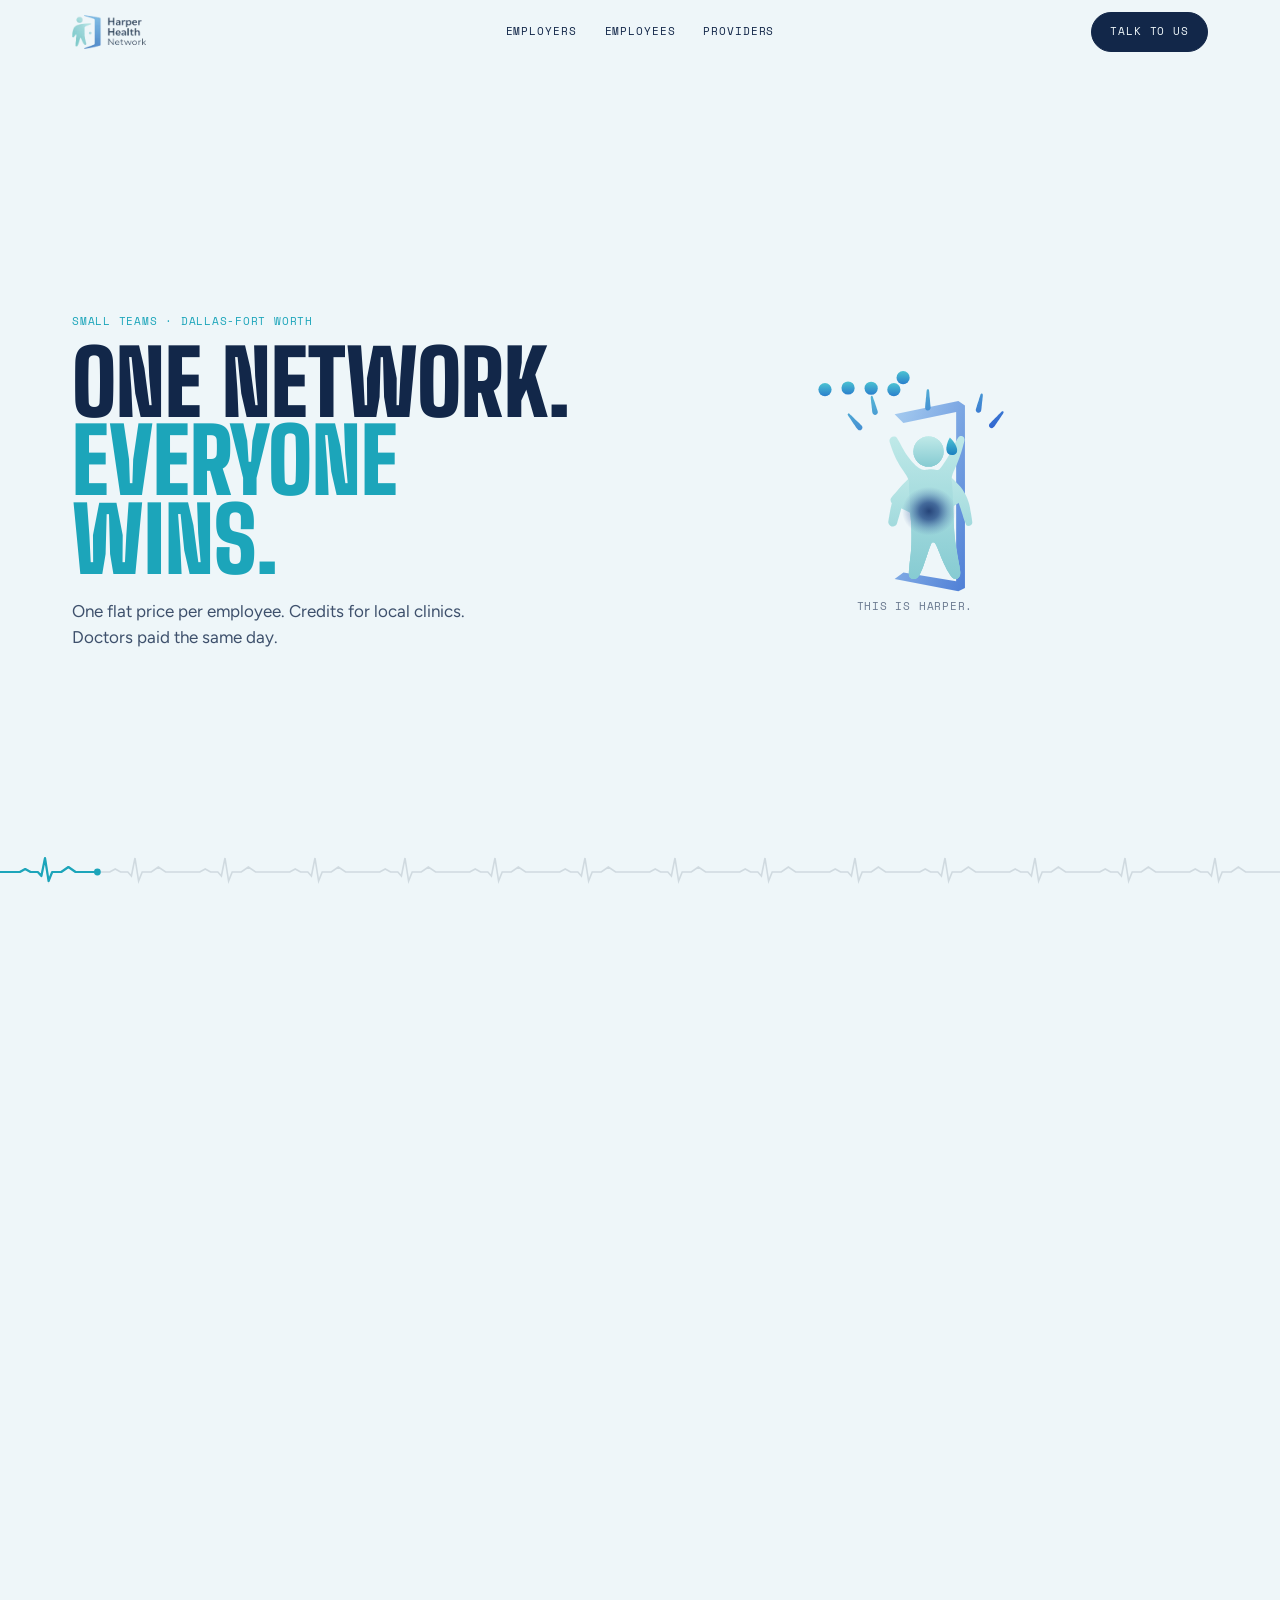
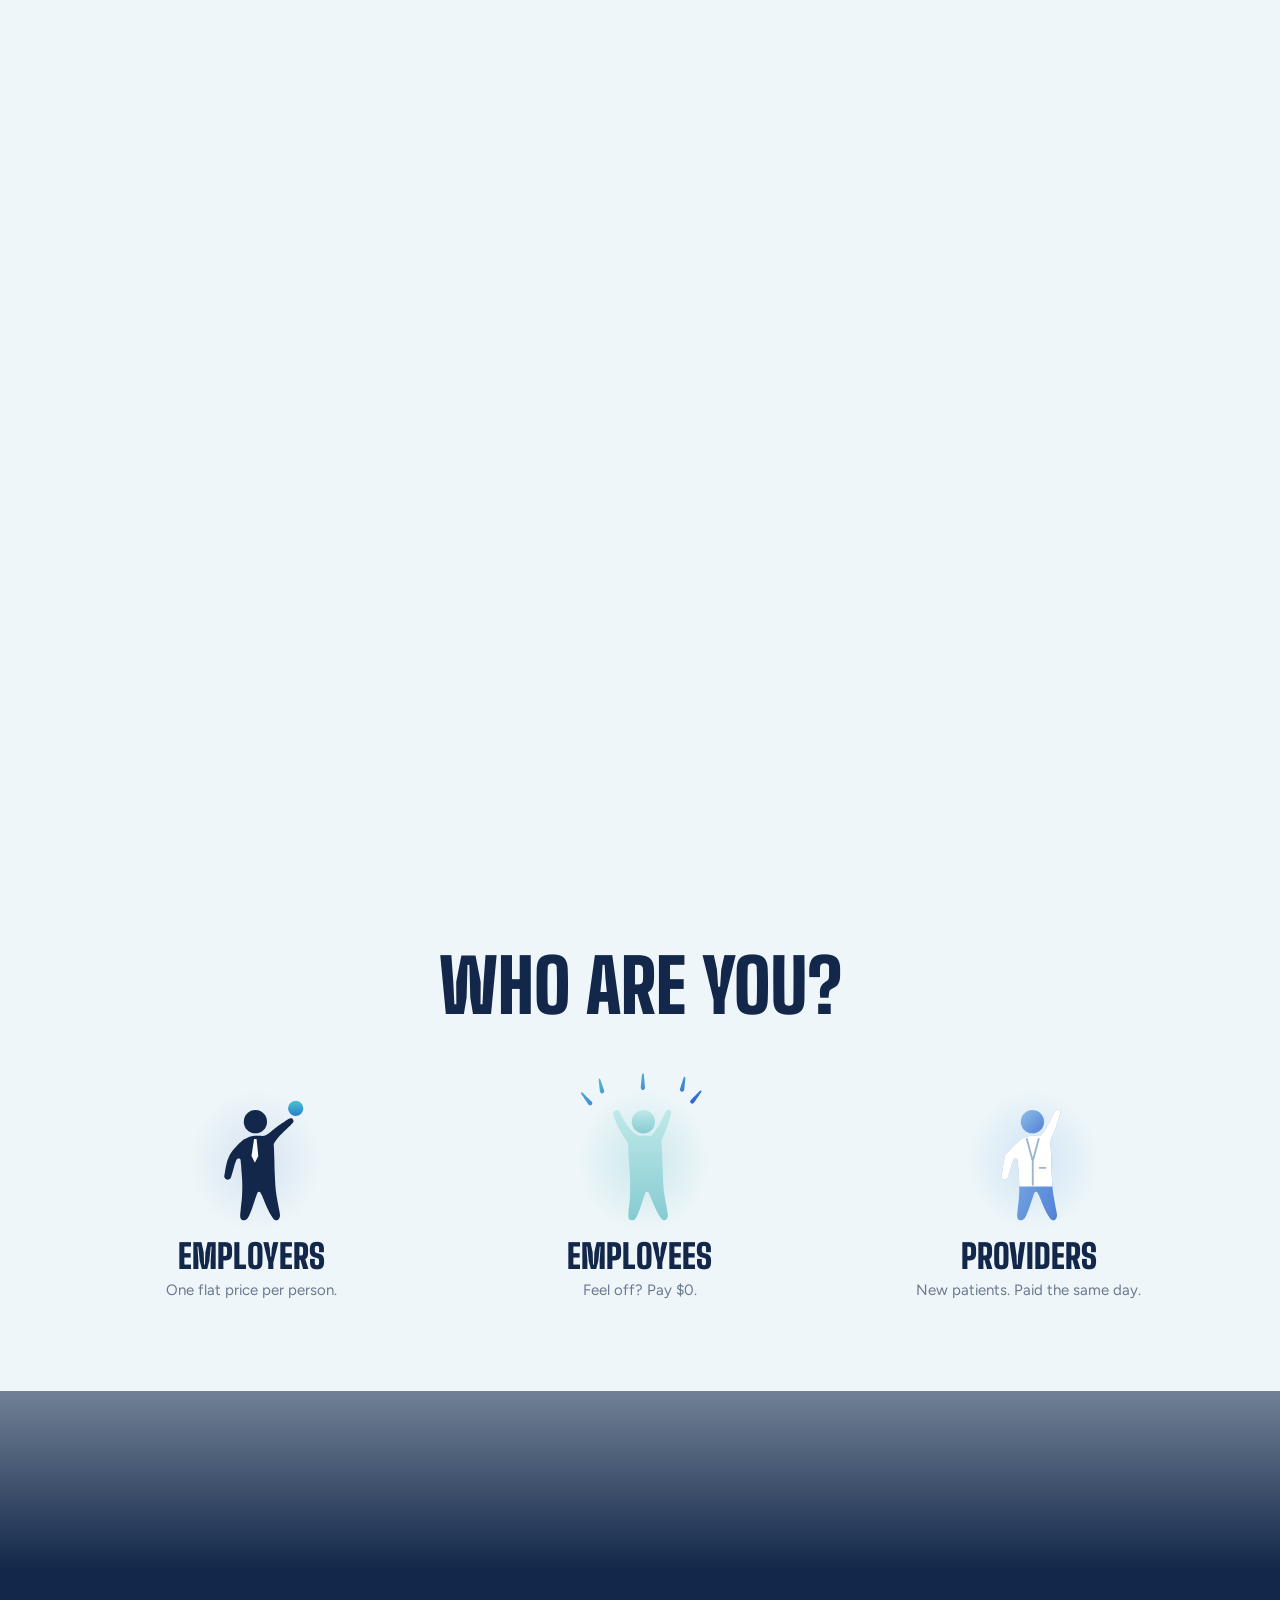
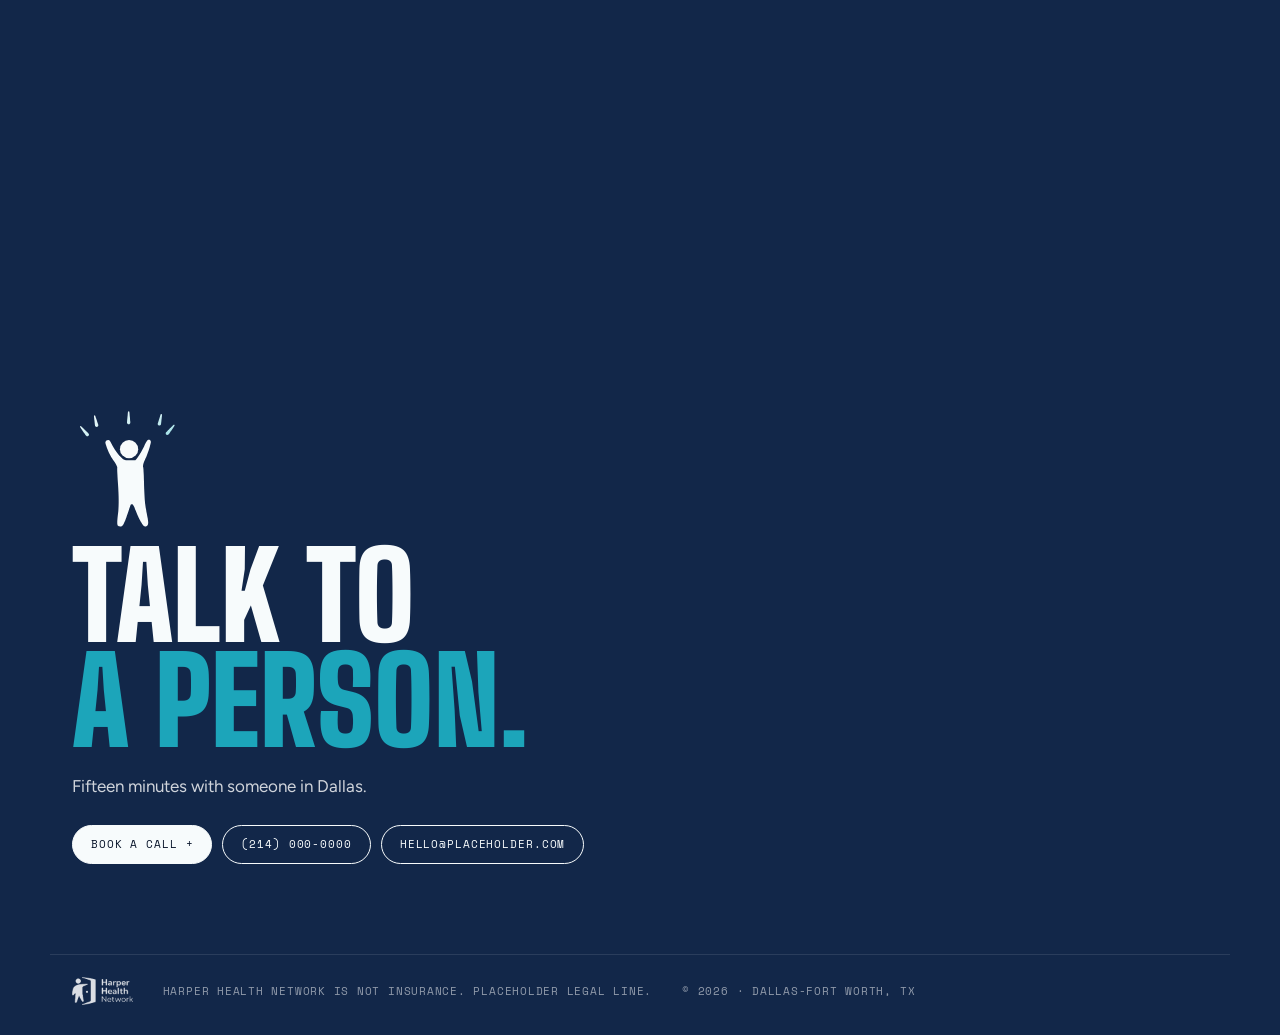
==== one-network/index.html @ e364c204 "Replace The Harper Story with One Network (v3) in Harper colors Co-Authored-By: Claude Opus 5.5 <nor" ====
<!DOCTYPE html><html lang="en"><head><meta charset="utf-8">
<meta name="robots" content="noindex, nofollow">
<script src="/harper-concepts/assets/hub.js"></script><meta name="viewport" content="width=device-width, initial-scale=1">
<title>Harper Health Network - Health care for small teams</title>
<link rel="preconnect" href="https://fonts.googleapis.com"><link rel="preconnect" href="https://fonts.gstatic.com" crossorigin>
<link href="https://fonts.googleapis.com/css2?family=Big+Shoulders+Display:wght@700;900&family=Space+Mono:wght@400;700&family=Figtree:wght@400;500;700&display=swap" rel="stylesheet">
<style>
:root{--teal:#1CA5BA;--navy:#122749;--bg:#eef6f9;--line:#122749;--white:#f7fbfc;--red:#5677b0;
  --mono:"Space Mono",ui-monospace,monospace;--big:"Big Shoulders Display",Impact,sans-serif}
*{box-sizing:border-box;margin:0;padding:0}
html{scroll-behavior:smooth}
body{background:var(--bg);color:var(--line);font-family:Figtree,system-ui,sans-serif;font-size:17px;line-height:1.55;-webkit-font-smoothing:antialiased;overflow-x:hidden}
a{color:inherit}
.wrap{max-width:1180px;margin:0 auto;padding:0 22px}
.mono{font-family:var(--mono);text-transform:uppercase;letter-spacing:.07em;font-size:11px;line-height:1.5}
.t{color:var(--teal)} .r{color:var(--red)}
h1,h2{font-family:var(--big);font-weight:900;text-transform:uppercase;line-height:.88;color:var(--navy)}
h1{font-size:clamp(3rem,7vw,5.8rem)} h2{font-size:clamp(2.4rem,6vw,4.6rem)}
.kick{display:block;color:var(--teal);margin-bottom:14px}
.lead{max-width:40ch;margin-top:18px;color:#122749cc}
.pill{display:inline-flex;align-items:center;gap:8px;font-family:var(--mono);font-size:11px;letter-spacing:.08em;text-transform:uppercase;text-decoration:none;color:var(--bg);background:var(--line);padding:10px 18px;border:1.5px solid var(--line);border-radius:999px;transition:background .2s,color .2s,border-color .2s;cursor:pointer}
.pill:hover{background:var(--teal);border-color:var(--teal);color:#fff}
.pill.line{background:transparent;color:inherit;border-color:currentColor}
.pill.line:hover{background:var(--teal);border-color:var(--teal);color:#fff}
/* nav */
.nav{position:sticky;top:0;z-index:30;background:#eef6f9ee;backdrop-filter:blur(6px)}
.nav .wrap{display:grid;grid-template-columns:1fr auto 1fr;align-items:center;gap:20px;height:64px}
.nav .wrap>.pill{justify-self:end}
.nav img{height:34px;display:block}
.nav .links{display:flex;gap:4px;justify-self:center}
.nav .links a{font-family:var(--mono);font-size:11px;letter-spacing:.08em;text-transform:uppercase;text-decoration:none;padding:8px 12px;border-radius:999px;transition:background .2s,color .2s}
.nav .links a:hover{background:#12274910}
.nav .links a.on{background:var(--navy);color:#fff}
@media (max-width:760px){.nav .wrap{display:flex;flex-wrap:wrap;height:auto;padding-top:10px;padding-bottom:8px;gap:8px 12px}.nav .links{order:3;width:100%;margin:0;justify-content:space-between}.nav .links a{padding:7px 9px;font-size:10px}.nav .pill{margin-left:auto}}
/* hero with a scene */
.hero{padding:34px 0 30px}
.hero .wrap{display:grid;gap:10px;align-items:center}
@media (min-width:900px){.hero .wrap{grid-template-columns:1fr 1.15fr;gap:40px}.hero{padding:50px 0 40px}}
.scene{position:relative}
.scene svg{width:100%;height:auto;display:block;overflow:visible}
.cap{min-height:1.6em;text-align:center;color:#12274999;transition:opacity .3s}
.replay{position:absolute;right:0;bottom:-4px;background:none;border:1.5px solid #12274933;border-radius:999px;padding:6px 10px;font-family:var(--mono);font-size:10px;letter-spacing:.08em;text-transform:uppercase;color:#12274999;cursor:pointer}
.replay:hover{border-color:var(--teal);color:var(--teal)}
section{padding:70px 0}
/* scroll stages: the section is tall, the stage sticks and the scene follows the scroll */
.scrub{position:relative;padding:0}
.sticky{position:sticky;top:var(--navh,64px);height:calc(100vh - var(--navh,64px));display:flex;align-items:center;overflow:hidden}
.sticky>.wrap{width:100%}
.hgrid{display:grid;gap:6px;align-items:center}
@media (min-width:900px){.hgrid{grid-template-columns:1fr 1.15fr;gap:40px}}
@media (max-width:899px){.hgrid h1{font-size:clamp(2.4rem,11vw,3.4rem)}.hgrid .lead{font-size:15px;margin-top:10px}.hgrid .btns{display:none}}
.hb{position:absolute;left:0;bottom:14px;width:100%;height:34px;overflow:visible;pointer-events:none}
.jbtn{position:absolute;right:22px;bottom:12px;height:40px;display:inline-flex;align-items:center;padding:0 22px;border-radius:999px;background:var(--teal);color:#fff;text-decoration:none;font-family:var(--mono);font-size:12px;letter-spacing:.08em;text-transform:uppercase;white-space:nowrap;clip-path:inset(0 100% 0 0);z-index:2}
.jbtn:hover{background:var(--navy)}
.pour{position:relative;height:60vh;margin-top:-1px;margin-bottom:-1px}
.pour svg{position:absolute;inset:0;width:100%;height:100%;display:block}
.pour.halves{background:linear-gradient(90deg,#eef6f9 50%,#08142a 50%)!important}
@media (max-width:899px){.pour.halves{background:#08142a!important}}
.hint{position:absolute;left:50%;bottom:44px;transform:translateX(-50%);color:#12274966;transition:opacity .4s}
.dark .hint{color:#ffffff55}
/* employees: the page splits in two, the same scroll drives both stories */
.split{display:grid;grid-template-columns:1fr 1fr;align-items:stretch}
.half{position:relative;display:flex;flex-direction:column;justify-content:center;padding:20px 3vw 60px;min-width:0}
.half .htxt h1{font-size:clamp(2.2rem,4.4vw,4.4rem)} .half .htxt h2{font-size:clamp(2.2rem,4.4vw,4.4rem);color:#f7fbfc}
.half .facts{margin-top:14px;gap:6px;font-size:15px}
.half .scene{margin-top:10px}
.ho{color:#d9e6ec}
.ho .ink{position:absolute;inset:0;width:100%;height:100%;display:block}
.ho .hin{position:relative;opacity:0}
.ho .facts li::before{background:linear-gradient(#aebccb,#5d6d82)}
@media (max-width:899px){.split{grid-template-columns:1fr;grid-template-rows:1fr 1fr}.half{padding:10px 22px 10px}.half .htxt h1,.half .htxt h2{font-size:1.9rem}.half .facts{display:none}.half .scene{margin-top:0;max-height:24vh}.half .scene svg{max-height:24vh}}
/* three doors */
.doors{display:grid;gap:30px;margin-top:30px}
@media (min-width:860px){.doors{grid-template-columns:repeat(3,1fr)}}
.door{display:block;text-decoration:none;text-align:center;padding:10px 10px 20px}
.door svg{height:170px;width:auto;display:block;margin:0 auto 12px;overflow:visible}
.door .glow2{transition:opacity .35s,transform .45s;transform-box:fill-box;transform-origin:center;opacity:.55}
.door:hover .glow2{opacity:1;transform:scale(1.12)}
.door svg .fig{transition:transform .35s cubic-bezier(.3,1.6,.5,1)}
.door:hover svg .fig{transform:translateY(-12px)}
.door h3{font-family:var(--big);font-weight:900;text-transform:uppercase;font-size:2.1rem;line-height:.9;color:var(--navy);transition:color .25s}
.door:hover h3{color:var(--teal)}
.door p{margin:8px 0 0;color:#12274999;font-size:15px}
/* three steps */
.steps{display:grid;gap:26px;margin-top:30px;counter-reset:s}
@media (min-width:860px){.steps{grid-template-columns:repeat(3,1fr)}}
.step{border-top:2px solid #12274918;padding-top:16px}
.step svg{height:56px;width:auto;overflow:visible;margin-bottom:10px}
.step b{display:block;font-family:var(--big);font-weight:900;text-transform:uppercase;font-size:1.7rem;line-height:.95;color:var(--navy)}
.step span{color:#122749aa;font-size:15.5px}
/* facts */
.facts{display:grid;gap:12px;margin-top:22px;list-style:none}
.facts li{display:flex;gap:12px;align-items:baseline}
.facts li::before{content:"";flex:none;width:10px;height:10px;border-radius:50%;background:linear-gradient(#4cc3d2,#2a7fcc);transform:translateY(-1px)}
.dark .facts li::before{background:linear-gradient(#aebccb,#5d6d82)}
/* with / without toggle */
.toggle{display:inline-flex;background:#1227490f;border-radius:999px;padding:4px;margin:22px 0 4px}
.toggle button{border:0;background:none;font-family:var(--mono);font-size:11px;letter-spacing:.08em;text-transform:uppercase;padding:9px 16px;border-radius:999px;cursor:pointer;color:inherit}
.toggle button.on{background:var(--navy);color:#fff}
.compare{border-radius:28px;padding:24px 22px;display:grid;gap:14px;align-items:center}
@media (max-width:899px){.compare h2{font-size:2.4rem}.compare .facts{gap:6px;font-size:14.5px;margin-top:12px}}
@media (min-width:900px){.compare{grid-template-columns:1fr 1.3fr;padding:40px 44px}}
.compare.dark{background:#08142a;color:#d9e6ec}
.compare.dark h2{color:#f7fbfc}
.compare.dark .replay{color:#ffffff99;border-color:#ffffff33}

/* price */
.price{background:var(--navy);color:#f7fbfc}
.price h2{color:#f7fbfc}
.calc{display:grid;gap:30px;margin-top:34px;align-items:end}
@media (min-width:900px){.calc{grid-template-columns:1.3fr 1fr;gap:60px}}
.team{display:grid;grid-template-columns:repeat(10,1fr);gap:10px 3px;min-height:130px;align-content:end}
.m{width:100%;max-width:56px;justify-self:center;opacity:0;transform:translateY(16px) scale(.6);transition:opacity .35s, transform .45s cubic-bezier(.3,1.6,.5,1)}
.m.on{opacity:1;transform:none}
.m svg{width:100%;overflow:visible}
.m .cn{transform:translateY(-40px);opacity:0;transition:transform .5s cubic-bezier(.5,0,.6,1.4) .18s, opacity .3s .18s}
.m.on .cn{transform:none;opacity:1}
.ctrl label{display:block;margin-bottom:12px}
.ctrl output{font-weight:700;color:#fff}
.ctrl input[type=range]{-webkit-appearance:none;appearance:none;width:100%;height:30px;background:transparent;margin:0 0 18px;cursor:pointer;--fill:33%}
.ctrl input[type=range]::-webkit-slider-runnable-track{height:8px;border-radius:99px;background:linear-gradient(90deg,#1CA5BA var(--fill),#ffffff26 var(--fill))}
.ctrl input[type=range]::-moz-range-track{height:8px;border-radius:99px;background:#ffffff26}
.ctrl input[type=range]::-moz-range-progress{height:8px;border-radius:99px;background:#1CA5BA}
.ctrl input[type=range]::-webkit-slider-thumb{-webkit-appearance:none;width:30px;height:30px;margin-top:-11px;border-radius:50%;background:#1CA5BA;border:3px solid #f7fbfc;box-shadow:0 4px 14px #0006}
.ctrl input[type=range]::-moz-range-thumb{width:24px;height:24px;border-radius:50%;background:#1CA5BA;border:3px solid #f7fbfc}
.sum{display:flex;flex-wrap:wrap;align-items:baseline;gap:4px 12px;border-top:1.5px dashed #ffffff30;padding-top:14px}
.sum b{font-family:var(--big);font-weight:900;font-size:clamp(3.6rem,12vw,6rem);line-height:1;font-variant-numeric:tabular-nums}
.note{color:#ffffff88;margin:10px 0 22px;font-size:10.5px}
.price .pill{background:#f7fbfc;color:var(--navy);border-color:#f7fbfc}
.price .pill:hover{background:var(--teal);border-color:var(--teal);color:#fff}
/* provider stepper */
.tabs{display:flex;gap:6px;flex-wrap:wrap;margin:26px 0 10px;align-items:center;padding-left:5px}
.tabs button{border:0;background:none;padding:6px 0;margin-right:22px;color:#12274966;font-family:var(--mono);font-size:11px;letter-spacing:.08em;text-transform:uppercase;cursor:pointer;color:inherit;position:relative;overflow:hidden}
.tabs button.on{color:var(--navy)}
.tabs button{display:inline-flex;align-items:center;gap:9px;overflow:visible!important}
.tabs button::before{content:"";flex:none;width:8px;height:8px;border-radius:50%;background:#12274922;transition:background .3s,box-shadow .3s}
.tabs button.on::before{background:var(--teal);box-shadow:0 0 0 4px #1CA5BA22}
.tabs button i{display:none}
@media (max-width:899px){.panel h2{font-size:2.1rem}.panel p{font-size:14.5px;margin-top:8px}.tabs{margin:10px 0 6px}.tabs button{margin-right:12px;font-size:10px}}
.tabs .arr{margin-left:auto;display:flex;gap:6px}
.tabs .arr button{padding:8px 12px}
.stage{position:relative}
.panel{display:none;gap:10px 40px;align-items:center}
.panel.on{display:grid;animation:pin .5s cubic-bezier(.2,.8,.2,1)}
@keyframes pin{from{opacity:0;transform:translateX(30px)}to{opacity:1;transform:none}}
@media (min-width:900px){.panel.on{grid-template-columns:.8fr 1.4fr}}
.panel h2{font-size:clamp(2.2rem,4.6vw,3.6rem)}
.panel p{margin-top:14px;color:#122749bb;max-width:34ch}
/* join with heartbeat */
.join{position:relative;height:64px;margin-top:36px}
.join svg{position:absolute;inset:0;width:100%;height:100%;overflow:visible}
.join .btn{position:absolute;top:50%;transform:translateY(-50%);height:44px;display:inline-flex;align-items:center;padding:0 22px;border-radius:999px;background:var(--teal);color:#fff;text-decoration:none;font-family:var(--mono);font-size:12px;letter-spacing:.08em;text-transform:uppercase;white-space:nowrap}
.join .btn:hover{background:var(--navy)}
.join.r .btn{right:0;clip-path:inset(0 100% 0 0)} .join.l .btn{left:0;clip-path:inset(0 0 0 100%)}
/* contact */
.contact{background:var(--navy);color:var(--white);padding:70px 0 90px}
.contact h2{color:#f7fbfc;font-size:clamp(3.2rem,12vw,7.5rem)}
.contact p{margin:18px 0 26px;max-width:36ch;color:#ffffffcc}
.contact .row{display:flex;gap:10px;flex-wrap:wrap}
.contact .pill{background:#f7fbfc;color:#08142a;border-color:#f7fbfc}.contact .pill.line{background:transparent;color:#f7fbfc}
.contact .pill:hover,.contact .pill.line:hover{background:var(--teal);border-color:var(--teal);color:#fff}
.jumper{width:120px;margin:0 0 10px -6px;overflow:visible;display:block}
.jumper g.j{animation:hop 1.4s infinite cubic-bezier(.3,0,.4,1)}
@keyframes hop{0%,100%{transform:translateY(0) scale(1.06,.94)}12%{transform:translateY(0) scale(1)}45%{transform:translateY(-60px) scale(.97,1.04)}78%{transform:translateY(0) scale(1)}}
footer{background:var(--navy);color:#ffffff88;padding:0 0 30px}
footer .wrap{display:flex;flex-wrap:wrap;gap:10px 30px;align-items:center;border-top:1px solid #ffffff1a;padding-top:22px}
footer img{height:28px;filter:brightness(0) invert(1);opacity:.85}
/* coins */
.spin{transform-box:fill-box;transform-origin:center;animation:cspin 1.1s ease-in-out infinite alternate}
.sway{transform-box:fill-box;transform-origin:center;animation:csway 2.6s ease-in-out infinite alternate}
@keyframes cspin{from{transform:scaleX(1)}to{transform:scaleX(.08)}}
@keyframes csway{from{transform:translateY(-2px) rotate(-8deg) scaleX(1)}to{transform:translateY(3px) rotate(8deg) scaleX(.55)}}
.rv{opacity:0;transform:translateY(30px);transition:opacity .8s, transform .8s cubic-bezier(.2,.8,.2,1)}
.rv.in{opacity:1;transform:none}
@media (prefers-reduced-motion: reduce){.spin,.sway,.jumper g.j{animation:none}.rv{opacity:1;transform:none}}
</style></head><body>
<svg width="0" height="0" style="position:absolute" aria-hidden="true"><defs><linearGradient id="pTeal" x1="0" y1="0" x2="0" y2="1"><stop offset="0" stop-color="#c9eeee"/><stop offset="1" stop-color="#86cbd2"/></linearGradient><linearGradient id="pBlue" x1="0" y1="0" x2="1" y2="1"><stop offset="0" stop-color="#a7cdf0"/><stop offset="1" stop-color="#4f7fd6"/></linearGradient><linearGradient id="pCoin" x1="0" y1="0" x2="0" y2="1"><stop offset="0" stop-color="#4cc3d2"/><stop offset="1" stop-color="#2a7fcc"/></linearGradient><linearGradient id="pRed" x1="0" y1="0" x2="0" y2="1"><stop offset="0" stop-color="#7d97c4"/><stop offset="1" stop-color="#1f3c73"/></linearGradient><linearGradient id="pRay" x1="0" y1="0" x2="1" y2="1"><stop offset="0" stop-color="#7d97c4"/><stop offset="1" stop-color="#1f3c73"/></linearGradient><radialGradient id="pGlow" cx="50%" cy="50%" r="50%"><stop offset="0" stop-color="#1f3c73" stop-opacity=".95"/><stop offset=".35" stop-color="#2b4d8a" stop-opacity=".8"/><stop offset=".7" stop-color="#3a5f9e" stop-opacity=".32"/><stop offset="1" stop-color="#5677b0" stop-opacity="0"/></radialGradient><linearGradient id="pPaper" x1="0" y1="0" x2="0" y2="1"><stop offset="0" stop-color="#ffffff"/><stop offset="1" stop-color="#dfe9ee"/></linearGradient><linearGradient id="pJoy" x1="0" y1="0" x2="1" y2="1"><stop offset="0" stop-color="#5cc6d6"/><stop offset="1" stop-color="#2f5fd0"/></linearGradient><linearGradient id="pJoyW" x1="0" y1="0" x2="1" y2="1"><stop offset="0" stop-color="#ffffff"/><stop offset="1" stop-color="#9fe0e6"/></linearGradient><linearGradient id="pHead" x1="0" y1="0" x2="0" y2="1"><stop offset="0" stop-color="#4fc3d3"/><stop offset="1" stop-color="#1a7fc0"/></linearGradient><linearGradient id="pDesk" x1="0" y1="0" x2="0" y2="1"><stop offset="0" stop-color="#e3f1f4"/><stop offset="1" stop-color="#a9c6dd"/></linearGradient><linearGradient id="pInk" x1="0" y1="0" x2="1" y2="1"><stop offset="0" stop-color="#3a6fcf"/><stop offset="1" stop-color="#122749"/></linearGradient><linearGradient id="pLiquid" x1="0" y1="0" x2="0" y2="1"><stop offset="0" stop-color="#5ad0dc"/><stop offset="1" stop-color="#1d86c4"/></linearGradient><linearGradient id="pGlass" x1="0" y1="0" x2="0" y2="1"><stop offset="0" stop-color="#eaf6f7"/><stop offset="1" stop-color="#cfe6ee"/></linearGradient><linearGradient id="pGray" x1="0" y1="0" x2="0" y2="1"><stop offset="0" stop-color="#aebccb"/><stop offset="1" stop-color="#5d6d82"/></linearGradient><linearGradient id="pGrayD" x1="0" y1="0" x2="0" y2="1"><stop offset="0" stop-color="#5d6d82"/><stop offset="1" stop-color="#2c3c55"/></linearGradient><linearGradient id="pGrayP" x1="0" y1="0" x2="0" y2="1"><stop offset="0" stop-color="#e3ecf0"/><stop offset="1" stop-color="#a9b8c4"/></linearGradient></defs><defs><linearGradient id="lg" x1="0" y1="0" x2="0" y2="1"><stop offset="0" stop-color="#bfe9e8"/><stop offset="1" stop-color="#86cbd2"/></linearGradient><linearGradient id="dg" x1="0" y1="0" x2="1" y2="1"><stop offset="0" stop-color="#92c0ea"/><stop offset="1" stop-color="#4f7fd6"/></linearGradient></defs><defs><radialGradient id="glA"><stop offset="0" stop-color="#9fb6dd" stop-opacity=".55"/><stop offset="1" stop-color="#9fb6dd" stop-opacity="0"/></radialGradient><radialGradient id="glB"><stop offset="0" stop-color="#86cbd2" stop-opacity=".6"/><stop offset="1" stop-color="#86cbd2" stop-opacity="0"/></radialGradient><radialGradient id="glC"><stop offset="0" stop-color="#92c0ea" stop-opacity=".6"/><stop offset="1" stop-color="#92c0ea" stop-opacity="0"/></radialGradient></defs></svg>
<header class="nav"><div class="wrap"><a href="index.html" aria-label="Harper Health Network home"><img src="[data-uri]" alt="Harper Health Network"></a><nav class="links"><a href="employers.html">Employers</a><a href="employees.html">Employees</a><a href="providers.html">Providers</a></nav><a class="pill" href="#talk">Talk to us</a></div></header><main>
<section class="scrub" id="homeScrub" style="height:270vh"><div class="sticky"><div class="wrap hgrid">
  <div><span class="kick mono">small teams · dallas-fort worth</span>
    <h1>One network.<br><span class="t">Everyone wins.</span></h1>
    <p class="lead">One flat price per employee. Credits for local clinics. Doctors paid the same day.</p></div>
  <figure class="scene" id="homeScene"><svg viewBox="0 120 800 340" role="img" aria-label="Harper steps out of a door with a stomach ache, his company sends credits, he walks to a clinic, the doctor gets paid and Harper jumps for joy"><g id="hDoor" opacity="0"><g transform="translate(-72 0)"><path d="M40 -154 L98 -166 L104 -162 L104 4 L98 7 L40 -4 L48 -10 L96 -2 L96 -156 L48 -146 Z" fill="url(#pBlue)"/><circle cx="58" cy="-80" r="5" fill="#a2d9dc"/></g></g><g id="hClinic" transform="translate(-999 0)"><g transform="translate(-72 0)"><path d="M40 -154 L98 -166 L104 -162 L104 4 L98 7 L40 -4 L48 -10 L96 -2 L96 -156 L48 -146 Z" fill="url(#pBlue)"/><circle cx="58" cy="-80" r="5" fill="#a2d9dc"/></g><path d="M-2.6 -177.3 L-2.3 -176.7 L-2.0 -176.2 L-1.5 -175.8 L-0.9 -175.5 L-0.3 -175.3 L0.3 -175.3 L0.9 -175.5 L1.5 -175.8 L2.0 -176.2 L2.3 -176.7 L2.6 -177.3 L2.7 -178.3 L2.7 -179.7 L2.7 -181.1 L2.7 -182.5 L3.3 -183.3 L4.3 -183.3 L5.3 -183.3 L6.3 -183.3 L7.3 -183.4 L8.3 -183.4 L9.2 -183.6 L9.9 -184.1 L10.3 -184.7 L10.6 -185.3 L10.6 -186.1 L10.3 -187.1 L9.9 -187.9 L9.2 -188.4 L8.3 -188.6 L7.3 -188.6 L6.3 -188.7 L5.3 -188.7 L4.3 -188.7 L3.3 -188.7 L2.7 -189.3 L2.7 -190.3 L2.7 -191.3 L2.7 -192.3 L2.6 -193.3 L2.6 -194.3 L2.4 -195.2 L1.9 -195.9 L1.3 -196.3 L0.7 -196.6 L-0.1 -196.6 L-1.1 -196.3 L-1.9 -195.9 L-2.4 -195.2 L-2.6 -194.3 L-2.6 -193.3 L-2.7 -192.3 L-2.7 -191.3 L-2.7 -190.3 L-2.7 -189.3 L-3.3 -188.7 L-4.3 -188.7 L-5.3 -188.7 L-6.3 -188.7 L-7.3 -188.6 L-8.3 -188.6 L-9.2 -188.4 L-9.9 -187.9 L-10.3 -187.3 L-10.6 -186.7 L-10.6 -185.9 L-10.3 -184.9 L-9.9 -184.1 L-9.2 -183.6 L-8.3 -183.4 L-7.3 -183.4 L-6.3 -183.3 L-5.3 -183.3 L-4.3 -183.3 L-3.3 -183.3 L-2.7 -182.5 L-2.7 -181.1 L-2.7 -179.7 L-2.7 -178.3Z" fill="url(#pBlue)"/></g><g id="hEmp" transform="translate(-999 0)"><text x="5" y="-150" text-anchor="middle" class="mono" style="font-size:10px;fill:#12274999">his company</text><g data-pose="idle" opacity="1"><circle cx="4.6" cy="-116.3" r="13.7" fill="#122749"/><path d="M-32.0 -52.1 L-32.0 -51.8 L-32.0 -51.6 L-31.9 -51.3 L-31.8 -51.0 L-31.7 -50.7 L-31.6 -50.4 L-31.4 -50.1 L-31.2 -49.8 L-30.9 -49.4 L-30.7 -49.2 L-30.4 -48.9 L-30.2 -48.7 L-29.9 -48.5 L-29.7 -48.4 L-29.4 -48.2 L-29.1 -48.1 L-28.9 -48.1 L-28.6 -48.0 L-28.3 -48.0 L-28.0 -48.0 L-27.7 -48.1 L-27.3 -48.1 L-27.0 -48.2 L-26.7 -48.3 L-26.3 -48.5 L-26.0 -48.7 L-25.7 -48.8 L-25.4 -49.0 L-25.1 -49.2 L-24.9 -49.4 L-24.7 -49.6 L-24.6 -49.9 L-24.4 -50.1 L-24.2 -50.6 L-23.9 -51.4 L-23.6 -52.5 L-23.2 -53.9 L-22.7 -55.5 L-22.1 -57.5 L-21.5 -59.7 L-20.8 -62.2 L-20.2 -64.4 L-19.6 -66.4 L-19.0 -68.0 L-18.5 -69.4 L-18.0 -70.6 L-17.6 -71.4 L-17.3 -72.0 L-16.9 -72.2 L-16.6 -72.5 L-16.3 -72.7 L-16.0 -72.8 L-15.7 -72.9 L-15.4 -73.0 L-15.1 -73.0 L-14.8 -73.0 L-14.5 -73.0 L-14.2 -72.9 L-14.0 -72.8 L-13.8 -72.7 L-13.6 -72.5 L-13.4 -72.4 L-13.2 -72.2 L-13.1 -72.0 L-13.0 -71.8 L-12.9 -71.1 L-12.7 -69.9 L-12.6 -68.2 L-12.3 -65.9 L-12.1 -63.2 L-11.9 -59.9 L-11.6 -56.2 L-11.3 -51.9 L-11.0 -47.7 L-10.9 -43.6 L-10.8 -39.6 L-10.9 -35.6 L-11.0 -31.8 L-11.2 -28.0 L-11.5 -24.3 L-11.9 -20.6 L-12.3 -17.4 L-12.6 -14.5 L-12.8 -12.0 L-13.0 -9.9 L-13.2 -8.1 L-13.3 -6.8 L-13.3 -5.8 L-13.3 -5.2 L-13.3 -4.6 L-13.2 -4.1 L-13.1 -3.6 L-13.0 -3.2 L-12.9 -2.8 L-12.8 -2.4 L-12.6 -2.1 L-12.4 -1.8 L-12.2 -1.6 L-12.0 -1.4 L-11.8 -1.2 L-11.6 -1.0 L-11.3 -0.8 L-11.1 -0.7 L-10.9 -0.6 L-10.7 -0.5 L-10.4 -0.4 L-10.2 -0.3 L-9.9 -0.3 L-9.6 -0.2 L-9.3 -0.2 L-9.1 -0.2 L-8.8 -0.2 L-8.4 -0.2 L-8.1 -0.2 L-7.8 -0.3 L-7.4 -0.5 L-7.1 -0.6 L-6.7 -0.8 L-6.3 -1.1 L-5.9 -1.4 L-5.5 -1.8 L-5.0 -2.2 L-4.6 -2.7 L-4.2 -3.3 L-3.7 -4.0 L-3.3 -4.8 L-2.8 -5.7 L-2.3 -6.7 L-1.9 -7.8 L-1.3 -9.0 L-0.8 -10.5 L-0.1 -12.1 L0.5 -13.9 L1.2 -16.0 L2.0 -18.2 L2.8 -20.6 L3.7 -23.2 L4.5 -25.5 L5.2 -27.5 L5.8 -29.2 L6.4 -30.6 L6.8 -31.7 L7.3 -32.5 L7.6 -33.0 L7.9 -33.2 L8.1 -33.4 L8.4 -33.5 L8.6 -33.6 L8.8 -33.7 L9.0 -33.7 L9.2 -33.7 L9.4 -33.7 L9.6 -33.7 L9.8 -33.6 L9.9 -33.6 L10.1 -33.5 L10.2 -33.4 L10.4 -33.3 L10.5 -33.2 L10.7 -33.1 L10.8 -32.9 L11.0 -32.5 L11.3 -31.9 L11.8 -30.9 L12.3 -29.6 L12.9 -28.1 L13.6 -26.3 L14.5 -24.3 L15.4 -21.9 L16.3 -19.7 L17.2 -17.6 L18.1 -15.6 L18.9 -13.7 L19.8 -11.9 L20.6 -10.3 L21.4 -8.8 L22.2 -7.3 L23.0 -6.1 L23.7 -4.9 L24.4 -3.9 L25.0 -3.1 L25.5 -2.4 L26.0 -1.8 L26.5 -1.4 L26.9 -1.1 L27.3 -0.9 L27.6 -0.7 L28.0 -0.5 L28.4 -0.4 L28.7 -0.3 L29.0 -0.3 L29.3 -0.3 L29.6 -0.3 L29.9 -0.4 L30.2 -0.4 L30.5 -0.6 L30.8 -0.7 L31.1 -0.8 L31.4 -1.0 L31.6 -1.2 L31.9 -1.5 L32.1 -1.7 L32.4 -2.0 L32.6 -2.2 L32.7 -2.4 L32.9 -2.7 L33.0 -2.9 L33.1 -3.2 L33.2 -3.4 L33.3 -3.7 L33.4 -4.0 L33.4 -4.3 L33.4 -4.6 L33.5 -5.0 L33.5 -5.4 L33.5 -5.8 L33.5 -6.3 L33.5 -7.0 L33.3 -7.9 L33.2 -9.0 L33.0 -10.3 L32.7 -11.9 L32.3 -13.7 L31.9 -15.7 L31.5 -18.0 L31.1 -20.2 L30.6 -22.4 L30.3 -24.6 L29.9 -26.8 L29.5 -29.0 L29.2 -31.1 L28.9 -33.2 L28.6 -35.3 L28.4 -37.6 L28.1 -40.0 L27.9 -42.6 L27.7 -45.4 L27.6 -48.3 L27.4 -51.4 L27.3 -54.6 L27.3 -58.1 L27.2 -61.1 L27.2 -63.7 L27.2 -65.9 L27.2 -67.8 L27.2 -69.2 L27.3 -70.2 L27.4 -70.9 L27.5 -71.1 L27.6 -71.3 L27.8 -71.5 L28.0 -71.7 L28.1 -71.9 L28.4 -72.0 L28.6 -72.1 L28.8 -72.2 L29.1 -72.2 L29.3 -72.2 L29.6 -72.2 L29.8 -72.2 L30.1 -72.1 L30.3 -72.1 L30.5 -71.9 L30.8 -71.8 L31.0 -71.6 L31.3 -71.1 L31.6 -70.3 L32.1 -69.2 L32.6 -67.8 L33.2 -66.0 L33.9 -64.0 L34.6 -61.6 L35.5 -58.9 L36.2 -56.5 L36.9 -54.5 L37.5 -52.8 L38.1 -51.4 L38.5 -50.3 L38.9 -49.5 L39.2 -49.1 L39.4 -49.0 L39.6 -48.8 L39.9 -48.8 L40.1 -48.7 L40.4 -48.7 L40.7 -48.6 L41.0 -48.6 L41.3 -48.7 L41.6 -48.7 L41.9 -48.8 L42.2 -48.8 L42.5 -48.9 L42.7 -49.0 L42.9 -49.2 L43.1 -49.3 L43.3 -49.4 L43.5 -49.6 L43.7 -49.8 L43.8 -50.0 L43.9 -50.2 L44.1 -50.4 L44.2 -50.6 L44.2 -50.8 L44.3 -51.0 L44.4 -51.3 L44.4 -51.8 L44.3 -52.8 L44.1 -54.1 L43.9 -55.7 L43.6 -57.7 L43.2 -60.0 L42.7 -62.7 L42.2 -65.8 L41.5 -68.7 L40.6 -71.5 L39.6 -74.2 L38.4 -76.8 L37.0 -79.2 L35.5 -81.6 L33.8 -83.9 L31.9 -86.0 L30.1 -87.9 L28.4 -89.7 L26.8 -91.2 L25.3 -92.6 L23.8 -93.8 L22.5 -94.8 L21.2 -95.6 L20.0 -96.2 L18.9 -96.8 L17.7 -97.3 L16.6 -97.7 L15.5 -98.1 L14.4 -98.5 L13.3 -98.8 L12.2 -99.1 L11.2 -99.3 L10.1 -99.4 L9.0 -99.6 L8.0 -99.6 L6.9 -99.7 L5.8 -99.7 L4.8 -99.6 L3.7 -99.5 L2.6 -99.4 L1.5 -99.2 L0.4 -99.0 L-0.8 -98.7 L-1.9 -98.3 L-3.1 -97.9 L-4.3 -97.4 L-5.5 -96.9 L-6.8 -96.3 L-8.1 -95.6 L-9.6 -94.6 L-11.1 -93.4 L-12.8 -92.0 L-14.5 -90.4 L-16.4 -88.6 L-18.3 -86.6 L-20.4 -84.4 L-22.2 -82.1 L-23.9 -79.7 L-25.4 -77.2 L-26.7 -74.6 L-27.8 -71.9 L-28.8 -69.2 L-29.5 -66.3 L-30.1 -63.4 L-30.6 -60.8 L-31.0 -58.5 L-31.3 -56.6 L-31.6 -55.0 L-31.8 -53.7 L-32.0 -52.7 Z" fill="#122749"/><path d="M3 -96 L 0 -76 L 4 -68 L 8 -76 L 6 -96 Z" fill="#f7fbfc"/></g><g data-pose="throw" opacity="0"><circle cx="4.6" cy="-116.3" r="13.7" fill="#122749"/><path d="M-32.0 -52.1 L-32.0 -51.8 L-32.0 -51.6 L-31.9 -51.3 L-31.8 -51.0 L-31.7 -50.7 L-31.6 -50.4 L-31.4 -50.1 L-31.2 -49.8 L-30.9 -49.4 L-30.7 -49.2 L-30.4 -48.9 L-30.2 -48.7 L-29.9 -48.5 L-29.7 -48.4 L-29.4 -48.2 L-29.1 -48.1 L-28.9 -48.1 L-28.6 -48.0 L-28.3 -48.0 L-28.0 -48.0 L-27.7 -48.1 L-27.3 -48.1 L-27.0 -48.2 L-26.7 -48.3 L-26.3 -48.5 L-26.0 -48.7 L-25.7 -48.8 L-25.4 -49.0 L-25.1 -49.2 L-24.9 -49.4 L-24.7 -49.6 L-24.6 -49.9 L-24.4 -50.1 L-24.2 -50.6 L-23.9 -51.4 L-23.6 -52.5 L-23.2 -53.9 L-22.7 -55.5 L-22.1 -57.5 L-21.5 -59.7 L-20.8 -62.2 L-20.2 -64.4 L-19.6 -66.4 L-19.0 -68.0 L-18.5 -69.4 L-18.0 -70.6 L-17.6 -71.4 L-17.3 -72.0 L-16.9 -72.2 L-16.6 -72.5 L-16.3 -72.7 L-16.0 -72.8 L-15.7 -72.9 L-15.4 -73.0 L-15.1 -73.0 L-14.8 -73.0 L-14.5 -73.0 L-14.2 -72.9 L-14.0 -72.8 L-13.8 -72.7 L-13.6 -72.5 L-13.4 -72.4 L-13.2 -72.2 L-13.1 -72.0 L-13.0 -71.8 L-12.9 -71.1 L-12.7 -69.9 L-12.6 -68.2 L-12.3 -65.9 L-12.1 -63.2 L-11.9 -59.9 L-11.6 -56.2 L-11.3 -51.9 L-11.0 -47.7 L-10.9 -43.6 L-10.8 -39.6 L-10.9 -35.6 L-11.0 -31.8 L-11.2 -28.0 L-11.5 -24.3 L-11.9 -20.6 L-12.3 -17.4 L-12.6 -14.5 L-12.8 -12.0 L-13.0 -9.9 L-13.2 -8.1 L-13.3 -6.8 L-13.3 -5.8 L-13.3 -5.2 L-13.3 -4.6 L-13.2 -4.1 L-13.1 -3.6 L-13.0 -3.2 L-12.9 -2.8 L-12.8 -2.4 L-12.6 -2.1 L-12.4 -1.8 L-12.2 -1.6 L-12.0 -1.4 L-11.8 -1.2 L-11.6 -1.0 L-11.3 -0.8 L-11.1 -0.7 L-10.9 -0.6 L-10.7 -0.5 L-10.4 -0.4 L-10.2 -0.3 L-9.9 -0.3 L-9.6 -0.2 L-9.3 -0.2 L-9.1 -0.2 L-8.8 -0.2 L-8.4 -0.2 L-8.1 -0.2 L-7.8 -0.3 L-7.4 -0.5 L-7.1 -0.6 L-6.7 -0.8 L-6.3 -1.1 L-5.9 -1.4 L-5.5 -1.8 L-5.0 -2.2 L-4.6 -2.7 L-4.2 -3.3 L-3.7 -4.0 L-3.3 -4.8 L-2.8 -5.7 L-2.3 -6.7 L-1.9 -7.8 L-1.3 -9.0 L-0.8 -10.5 L-0.1 -12.1 L0.5 -13.9 L1.2 -16.0 L2.0 -18.2 L2.8 -20.6 L3.7 -23.2 L4.4 -25.5 L5.1 -27.5 L5.7 -29.2 L6.2 -30.6 L6.6 -31.6 L6.9 -32.4 L7.1 -32.8 L7.2 -33.0 L7.3 -33.1 L7.5 -33.2 L7.6 -33.3 L7.8 -33.4 L7.9 -33.5 L8.1 -33.6 L8.2 -33.7 L8.4 -33.7 L8.6 -33.7 L8.8 -33.7 L9.0 -33.7 L9.2 -33.6 L9.5 -33.5 L9.7 -33.4 L10.0 -33.3 L10.3 -33.1 L10.6 -32.6 L11.1 -31.9 L11.6 -30.9 L12.2 -29.7 L12.9 -28.2 L13.6 -26.3 L14.5 -24.3 L15.4 -21.9 L16.3 -19.7 L17.2 -17.6 L18.1 -15.6 L18.9 -13.7 L19.8 -12.0 L20.6 -10.3 L21.4 -8.8 L22.2 -7.4 L23.0 -6.1 L23.7 -5.0 L24.3 -4.0 L24.9 -3.2 L25.4 -2.5 L25.9 -1.9 L26.3 -1.5 L26.7 -1.2 L27.1 -1.0 L27.4 -0.7 L27.7 -0.6 L28.0 -0.4 L28.3 -0.3 L28.6 -0.2 L28.9 -0.2 L29.2 -0.2 L29.4 -0.2 L29.7 -0.2 L29.9 -0.3 L30.1 -0.3 L30.4 -0.4 L30.6 -0.5 L30.8 -0.5 L31.0 -0.6 L31.2 -0.8 L31.4 -1.0 L31.6 -1.2 L31.8 -1.4 L32.0 -1.7 L32.2 -2.0 L32.5 -2.4 L32.7 -2.8 L32.9 -3.2 L33.1 -3.6 L33.2 -4.0 L33.3 -4.4 L33.4 -4.8 L33.5 -5.3 L33.5 -5.7 L33.5 -6.2 L33.5 -6.9 L33.3 -7.8 L33.2 -8.9 L33.0 -10.3 L32.7 -11.8 L32.3 -13.7 L31.9 -15.7 L31.5 -17.9 L31.1 -20.2 L30.6 -22.4 L30.3 -24.6 L29.9 -26.8 L29.5 -28.9 L29.2 -31.0 L28.9 -33.1 L28.6 -35.2 L28.4 -37.7 L28.1 -40.6 L27.9 -44.0 L27.7 -47.8 L27.5 -52.0 L27.3 -56.6 L27.1 -61.7 L27.0 -67.2 L26.9 -72.1 L26.7 -76.3 L26.6 -79.9 L26.5 -82.9 L26.4 -85.3 L26.3 -87.1 L26.2 -88.3 L26.1 -88.8 L26.1 -89.4 L26.3 -90.2 L26.7 -91.0 L27.2 -92.0 L27.9 -93.0 L28.7 -94.2 L29.6 -95.4 L30.7 -96.8 L31.9 -98.2 L33.2 -99.6 L34.6 -101.1 L36.0 -102.5 L37.5 -104.1 L39.1 -105.6 L40.7 -107.2 L42.5 -108.8 L44.0 -110.3 L45.4 -111.6 L46.5 -112.7 L47.4 -113.7 L48.2 -114.5 L48.7 -115.1 L49.0 -115.6 L49.2 -115.9 L49.3 -116.2 L49.3 -116.5 L49.3 -116.8 L49.3 -117.2 L49.3 -117.5 L49.3 -117.8 L49.2 -118.1 L49.0 -118.4 L48.9 -118.7 L48.7 -118.9 L48.6 -119.2 L48.4 -119.4 L48.2 -119.6 L48.0 -119.8 L47.8 -119.9 L47.6 -120.0 L47.4 -120.2 L47.1 -120.2 L46.9 -120.3 L46.6 -120.3 L46.3 -120.4 L46.0 -120.3 L45.7 -120.3 L45.4 -120.3 L44.8 -120.1 L44.1 -119.7 L43.1 -119.2 L42.0 -118.5 L40.6 -117.6 L39.1 -116.6 L37.3 -115.4 L35.3 -114.0 L33.4 -112.7 L31.5 -111.4 L29.7 -110.0 L28.0 -108.7 L26.3 -107.4 L24.7 -106.1 L23.1 -104.8 L21.6 -103.5 L20.1 -102.4 L18.7 -101.5 L17.3 -100.7 L16.0 -100.1 L14.7 -99.7 L13.5 -99.5 L12.4 -99.4 L11.3 -99.6 L10.2 -99.6 L9.2 -99.7 L8.2 -99.8 L7.2 -99.8 L6.3 -99.8 L5.4 -99.8 L4.5 -99.7 L3.7 -99.7 L2.9 -99.6 L2.1 -99.5 L1.3 -99.3 L0.5 -99.2 L-0.2 -99.0 L-0.9 -98.8 L-1.6 -98.6 L-2.3 -98.4 L-3.0 -98.2 L-3.7 -97.9 L-4.5 -97.5 L-5.3 -97.2 L-6.1 -96.7 L-7.0 -96.3 L-8.0 -95.8 L-8.9 -95.3 L-10.0 -94.6 L-11.2 -93.6 L-12.5 -92.5 L-14.0 -91.2 L-15.5 -89.7 L-17.2 -88.0 L-19.0 -86.0 L-20.9 -83.9 L-22.6 -81.7 L-24.2 -79.4 L-25.6 -77.0 L-26.8 -74.5 L-27.9 -71.8 L-28.8 -69.1 L-29.5 -66.3 L-30.1 -63.4 L-30.6 -60.8 L-31.0 -58.5 L-31.3 -56.6 L-31.6 -55.0 L-31.8 -53.7 L-32.0 -52.7 Z" fill="#122749"/><path d="M3 -96 L 0 -76 L 4 -68 L 8 -76 L 6 -96 Z" fill="#f7fbfc"/></g></g><g id="hDoc" transform="translate(-999 0)"><g id="hDocJoy" opacity="0"><path d="M6.5 -156.2 L6.4 -157.6 L6.2 -159.0 L6.1 -160.4 L6.0 -161.8 L5.9 -163.2 L5.8 -164.6 L5.6 -165.9 L5.5 -167.3 L5.4 -168.7 L5.3 -170.1 L5.1 -171.5 L5.0 -172.4 L4.7 -172.7 L4.4 -173.0 L4.0 -173.0 L3.6 -172.9 L3.1 -172.4 L2.9 -171.5 L2.7 -170.2 L2.6 -168.8 L2.5 -167.5 L2.4 -166.1 L2.2 -164.8 L2.1 -163.4 L2.0 -162.1 L1.8 -160.7 L1.7 -159.4 L1.6 -158.0 L1.5 -156.7 L1.6 -155.5 L2.0 -154.6 L2.5 -154.0 L3.2 -153.6 L4.0 -153.5 L5.0 -153.7 L5.7 -154.3 L6.3 -155.1ZM51.8 -167.8 L51.4 -166.6 L51.0 -165.4 L50.6 -164.2 L50.3 -163.0 L49.9 -161.8 L49.5 -160.6 L49.1 -159.4 L48.7 -158.2 L48.4 -157.0 L48.0 -155.8 L47.6 -154.6 L47.6 -153.5 L48.0 -152.6 L48.6 -152.0 L49.5 -151.6 L50.5 -151.6 L51.4 -152.0 L52.0 -152.5 L52.4 -153.2 L52.6 -154.2 L52.8 -155.7 L52.9 -157.1 L53.1 -158.6 L53.2 -160.0 L53.4 -161.5 L53.6 -162.9 L53.7 -164.4 L53.9 -165.8 L54.0 -167.3 L53.9 -168.3 L53.6 -168.8 L53.2 -169.0 L52.8 -169.0 L52.4 -168.9 L52.1 -168.6ZM-46.6 -166.9 L-47.2 -167.0 L-47.6 -166.8 L-47.9 -166.3 L-48.0 -165.3 L-47.9 -163.8 L-47.7 -162.4 L-47.6 -160.9 L-47.4 -159.5 L-47.2 -158.0 L-47.1 -156.6 L-46.9 -155.1 L-46.8 -153.7 L-46.6 -152.2 L-46.3 -151.1 L-45.7 -150.3 L-45.0 -149.7 L-44.0 -149.5 L-43.1 -149.7 L-42.3 -150.3 L-41.7 -151.0 L-41.5 -152.0 L-41.7 -153.1 L-42.1 -154.3 L-42.5 -155.5 L-42.9 -156.7 L-43.3 -157.9 L-43.7 -159.1 L-44.1 -160.3 L-44.5 -161.5 L-44.9 -162.7 L-45.4 -163.9 L-45.8 -165.1 L-46.2 -166.3ZM70.9 -152.4 L69.9 -151.4 L68.9 -150.4 L67.9 -149.4 L67.0 -148.4 L66.0 -147.5 L65.0 -146.5 L64.0 -145.5 L63.0 -144.5 L62.1 -143.5 L61.1 -142.5 L60.1 -141.5 L59.6 -140.5 L59.6 -139.5 L59.9 -138.7 L60.7 -137.9 L61.4 -137.6 L62.1 -137.5 L62.9 -137.7 L63.7 -138.3 L64.5 -139.1 L65.3 -140.2 L66.0 -141.2 L66.7 -142.3 L67.4 -143.4 L68.2 -144.4 L68.9 -145.5 L69.6 -146.6 L70.4 -147.6 L71.1 -148.7 L71.8 -149.8 L72.5 -150.9 L72.9 -151.7 L72.9 -152.3 L72.7 -152.7 L72.4 -153.0 L72.0 -153.0 L71.6 -153.0ZM-68.1 -151.0 L-68.6 -150.7 L-68.9 -150.4 L-69.0 -149.8 L-68.6 -149.0 L-67.9 -148.0 L-67.2 -146.9 L-66.4 -145.8 L-65.7 -144.7 L-65.0 -143.6 L-64.2 -142.5 L-63.5 -141.4 L-62.7 -140.4 L-62.0 -139.3 L-61.3 -138.2 L-60.5 -137.1 L-59.7 -136.3 L-58.9 -135.7 L-58.0 -135.5 L-57.0 -135.7 L-56.3 -136.3 L-55.7 -137.1 L-55.5 -138.0 L-55.7 -139.0 L-56.3 -139.9 L-57.3 -140.9 L-58.3 -141.9 L-59.3 -142.8 L-60.3 -143.8 L-61.3 -144.8 L-62.3 -145.7 L-63.3 -146.7 L-64.3 -147.7 L-65.3 -148.7 L-66.3 -149.6 L-67.3 -150.6Z" fill="url(#pJoy)"/></g><g data-pose="wave" opacity="1"><circle cx="4.6" cy="-116.3" r="13.7" fill="url(#dg)"/><path d="M-29.8 -64.6 L-30.3 -61.6 L-30.7 -58.8 L-31.0 -56.5 L-31.2 -54.4 L-31.4 -52.8 L-31.4 -51.4 L-31.3 -50.4 L-31.2 -49.8 L-30.9 -49.4 L-30.7 -49.2 L-30.4 -48.9 L-30.2 -48.7 L-29.9 -48.5 L-29.7 -48.4 L-29.4 -48.2 L-29.1 -48.1 L-28.9 -48.1 L-28.6 -48.0 L-28.3 -48.0 L-28.0 -48.0 L-27.7 -48.1 L-27.3 -48.1 L-27.0 -48.2 L-26.7 -48.3 L-26.3 -48.5 L-26.0 -48.7 L-25.7 -48.8 L-25.4 -49.0 L-25.1 -49.2 L-24.9 -49.4 L-24.7 -49.6 L-24.6 -49.9 L-24.4 -50.1 L-24.2 -50.6 L-23.9 -51.4 L-23.6 -52.5 L-23.2 -53.9 L-22.7 -55.5 L-22.1 -57.5 L-21.5 -59.7 L-20.8 -62.2 L-20.2 -64.4 L-19.6 -66.4 L-19.0 -68.0 L-18.5 -69.4 L-18.0 -70.6 L-17.6 -71.4 L-17.3 -72.0 L-16.9 -72.2 L-16.6 -72.5 L-16.3 -72.7 L-16.0 -72.8 L-15.7 -72.9 L-15.4 -73.0 L-15.1 -73.0 L-14.8 -73.0 L-14.5 -73.0 L-14.2 -72.9 L-14.0 -72.8 L-13.8 -72.7 L-13.6 -72.5 L-13.4 -72.4 L-13.2 -72.2 L-13.1 -72.0 L-13.0 -71.8 L-12.9 -71.1 L-12.7 -69.9 L-12.6 -68.2 L-12.3 -65.9 L-12.1 -63.2 L-11.9 -59.9 L-11.6 -56.2 L-11.3 -51.9 L-11.0 -47.7 L-10.9 -43.6 L-10.8 -39.6 L-10.9 -35.6 L-11.0 -31.8 L-11.2 -28.0 L-11.5 -24.3 L-11.9 -20.6 L-12.3 -17.4 L-12.6 -14.5 L-12.8 -12.0 L-13.0 -9.9 L-13.2 -8.1 L-13.3 -6.8 L-13.3 -5.8 L-13.3 -5.2 L-13.3 -4.6 L-13.2 -4.1 L-13.1 -3.6 L-13.0 -3.2 L-12.9 -2.8 L-12.8 -2.4 L-12.6 -2.1 L-12.4 -1.8 L-12.2 -1.6 L-12.0 -1.4 L-11.8 -1.2 L-11.6 -1.0 L-11.3 -0.8 L-11.1 -0.7 L-10.9 -0.6 L-10.7 -0.5 L-10.4 -0.4 L-10.2 -0.3 L-9.9 -0.3 L-9.6 -0.2 L-9.3 -0.2 L-9.1 -0.2 L-8.8 -0.2 L-8.4 -0.2 L-8.1 -0.2 L-7.8 -0.3 L-7.4 -0.5 L-7.1 -0.6 L-6.7 -0.8 L-6.3 -1.1 L-5.9 -1.4 L-5.5 -1.8 L-5.0 -2.2 L-4.6 -2.7 L-4.2 -3.3 L-3.7 -4.0 L-3.3 -4.8 L-2.8 -5.7 L-2.3 -6.7 L-1.9 -7.8 L-1.3 -9.0 L-0.8 -10.5 L-0.1 -12.1 L0.5 -13.9 L1.2 -16.0 L2.0 -18.2 L2.8 -20.6 L3.7 -23.2 L4.4 -25.5 L5.1 -27.5 L5.7 -29.2 L6.2 -30.6 L6.6 -31.6 L6.9 -32.4 L7.1 -32.8 L7.2 -33.0 L7.3 -33.1 L7.5 -33.2 L7.6 -33.3 L7.8 -33.4 L7.9 -33.5 L8.1 -33.6 L8.2 -33.7 L8.4 -33.7 L8.6 -33.7 L8.8 -33.7 L9.0 -33.7 L9.2 -33.6 L9.5 -33.5 L9.7 -33.4 L10.0 -33.3 L10.3 -33.1 L10.6 -32.6 L11.1 -31.9 L11.6 -30.9 L12.2 -29.7 L12.9 -28.2 L13.6 -26.3 L14.5 -24.3 L15.4 -21.9 L16.3 -19.7 L17.2 -17.6 L18.1 -15.6 L18.9 -13.7 L19.8 -12.0 L20.6 -10.3 L21.4 -8.8 L22.2 -7.4 L23.0 -6.1 L23.7 -5.0 L24.3 -4.0 L24.9 -3.2 L25.4 -2.5 L25.9 -1.9 L26.4 -1.5 L26.8 -1.2 L27.1 -0.9 L27.5 -0.7 L27.8 -0.6 L28.1 -0.4 L28.4 -0.3 L28.7 -0.2 L29.0 -0.2 L29.3 -0.2 L29.5 -0.2 L29.8 -0.3 L30.0 -0.3 L30.3 -0.4 L30.5 -0.4 L30.7 -0.5 L30.9 -0.6 L31.1 -0.7 L31.3 -0.9 L31.5 -1.1 L31.7 -1.3 L31.9 -1.5 L32.1 -1.8 L32.3 -2.1 L32.6 -2.5 L32.8 -2.8 L32.9 -3.2 L33.1 -3.6 L33.2 -4.0 L33.3 -4.4 L33.4 -4.9 L33.5 -5.3 L33.5 -5.7 L33.5 -6.2 L33.5 -6.9 L33.3 -7.8 L33.2 -8.9 L33.0 -10.3 L32.7 -11.8 L32.3 -13.7 L31.9 -15.7 L31.5 -17.9 L31.1 -20.2 L30.6 -22.4 L30.3 -24.6 L29.9 -26.8 L29.5 -28.9 L29.2 -31.0 L28.9 -33.1 L28.6 -35.2 L28.4 -37.7 L28.1 -40.6 L27.9 -44.0 L27.7 -47.8 L27.5 -52.0 L27.3 -56.6 L27.1 -61.7 L27.0 -67.2 L26.8 -72.1 L26.7 -76.4 L26.5 -80.1 L26.3 -83.3 L26.2 -85.8 L26.0 -87.7 L25.8 -89.1 L25.5 -89.8 L25.5 -90.7 L25.6 -91.8 L25.8 -93.1 L26.2 -94.6 L26.7 -96.2 L27.4 -98.0 L28.3 -100.0 L29.2 -102.2 L30.2 -104.3 L31.1 -106.5 L31.9 -108.6 L32.7 -110.7 L33.4 -112.8 L34.1 -114.9 L34.8 -116.9 L35.4 -119.0 L35.9 -120.8 L36.4 -122.4 L36.7 -123.8 L37.0 -124.9 L37.3 -125.8 L37.4 -126.5 L37.5 -126.9 L37.5 -127.1 L37.5 -127.4 L37.4 -127.6 L37.4 -127.8 L37.3 -128.0 L37.3 -128.2 L37.2 -128.4 L37.1 -128.6 L36.9 -128.8 L36.8 -129.0 L36.6 -129.2 L36.4 -129.4 L36.2 -129.6 L36.0 -129.7 L35.7 -129.9 L35.4 -130.0 L35.1 -130.1 L34.8 -130.2 L34.5 -130.3 L34.2 -130.4 L33.9 -130.4 L33.6 -130.4 L33.4 -130.4 L33.2 -130.4 L33.0 -130.3 L32.7 -130.3 L32.5 -130.2 L32.4 -130.1 L32.2 -130.0 L32.0 -129.8 L31.8 -129.7 L31.6 -129.6 L31.5 -129.4 L31.2 -129.0 L30.9 -128.4 L30.4 -127.6 L29.9 -126.5 L29.3 -125.2 L28.6 -123.7 L27.8 -122.0 L26.8 -120.0 L25.9 -118.1 L24.9 -116.2 L24.0 -114.4 L22.9 -112.6 L21.9 -110.8 L20.8 -109.0 L19.7 -107.3 L18.6 -105.6 L17.6 -104.2 L16.7 -102.9 L15.9 -101.8 L15.2 -101.0 L14.7 -100.3 L14.3 -99.8 L14.0 -99.6 L13.8 -99.5 L13.6 -99.4 L13.2 -99.4 L12.8 -99.4 L12.3 -99.4 L11.7 -99.5 L11.0 -99.5 L10.3 -99.6 L9.4 -99.7 L8.6 -99.8 L7.8 -99.8 L7.0 -99.8 L6.2 -99.8 L5.5 -99.8 L4.7 -99.8 L4.0 -99.7 L3.2 -99.7 L2.5 -99.6 L1.8 -99.5 L1.2 -99.4 L0.5 -99.2 L-0.1 -99.1 L-0.7 -98.9 L-1.3 -98.8 L-1.8 -98.6 L-2.4 -98.4 L-3.1 -98.2 L-3.8 -97.9 L-4.5 -97.6 L-5.3 -97.2 L-6.1 -96.8 L-7.0 -96.4 L-7.9 -96.0 L-8.9 -95.3 L-10.1 -94.4 L-11.4 -93.4 L-12.8 -92.1 L-14.4 -90.6 L-16.1 -89.0 L-17.9 -87.1 L-19.9 -85.0 L-21.6 -83.1 L-23.1 -81.5 L-24.4 -80.1 L-25.4 -78.9 L-26.3 -77.9 L-26.9 -77.2 L-27.3 -76.7 L-27.5 -76.4 L-27.7 -75.7 L-27.9 -74.8 L-28.2 -73.4 L-28.5 -71.7 L-28.9 -69.7 L-29.3 -67.3 Z" fill="url(#dg)"/><clipPath id="c1"><path d="M-29.8 -64.6 L-30.3 -61.6 L-30.7 -58.8 L-31.0 -56.5 L-31.2 -54.4 L-31.4 -52.8 L-31.4 -51.4 L-31.3 -50.4 L-31.2 -49.8 L-30.9 -49.4 L-30.7 -49.2 L-30.4 -48.9 L-30.2 -48.7 L-29.9 -48.5 L-29.7 -48.4 L-29.4 -48.2 L-29.1 -48.1 L-28.9 -48.1 L-28.6 -48.0 L-28.3 -48.0 L-28.0 -48.0 L-27.7 -48.1 L-27.3 -48.1 L-27.0 -48.2 L-26.7 -48.3 L-26.3 -48.5 L-26.0 -48.7 L-25.7 -48.8 L-25.4 -49.0 L-25.1 -49.2 L-24.9 -49.4 L-24.7 -49.6 L-24.6 -49.9 L-24.4 -50.1 L-24.2 -50.6 L-23.9 -51.4 L-23.6 -52.5 L-23.2 -53.9 L-22.7 -55.5 L-22.1 -57.5 L-21.5 -59.7 L-20.8 -62.2 L-20.2 -64.4 L-19.6 -66.4 L-19.0 -68.0 L-18.5 -69.4 L-18.0 -70.6 L-17.6 -71.4 L-17.3 -72.0 L-16.9 -72.2 L-16.6 -72.5 L-16.3 -72.7 L-16.0 -72.8 L-15.7 -72.9 L-15.4 -73.0 L-15.1 -73.0 L-14.8 -73.0 L-14.5 -73.0 L-14.2 -72.9 L-14.0 -72.8 L-13.8 -72.7 L-13.6 -72.5 L-13.4 -72.4 L-13.2 -72.2 L-13.1 -72.0 L-13.0 -71.8 L-12.9 -71.1 L-12.7 -69.9 L-12.6 -68.2 L-12.3 -65.9 L-12.1 -63.2 L-11.9 -59.9 L-11.6 -56.2 L-11.3 -51.9 L-11.0 -47.7 L-10.9 -43.6 L-10.8 -39.6 L-10.9 -35.6 L-11.0 -31.8 L-11.2 -28.0 L-11.5 -24.3 L-11.9 -20.6 L-12.3 -17.4 L-12.6 -14.5 L-12.8 -12.0 L-13.0 -9.9 L-13.2 -8.1 L-13.3 -6.8 L-13.3 -5.8 L-13.3 -5.2 L-13.3 -4.6 L-13.2 -4.1 L-13.1 -3.6 L-13.0 -3.2 L-12.9 -2.8 L-12.8 -2.4 L-12.6 -2.1 L-12.4 -1.8 L-12.2 -1.6 L-12.0 -1.4 L-11.8 -1.2 L-11.6 -1.0 L-11.3 -0.8 L-11.1 -0.7 L-10.9 -0.6 L-10.7 -0.5 L-10.4 -0.4 L-10.2 -0.3 L-9.9 -0.3 L-9.6 -0.2 L-9.3 -0.2 L-9.1 -0.2 L-8.8 -0.2 L-8.4 -0.2 L-8.1 -0.2 L-7.8 -0.3 L-7.4 -0.5 L-7.1 -0.6 L-6.7 -0.8 L-6.3 -1.1 L-5.9 -1.4 L-5.5 -1.8 L-5.0 -2.2 L-4.6 -2.7 L-4.2 -3.3 L-3.7 -4.0 L-3.3 -4.8 L-2.8 -5.7 L-2.3 -6.7 L-1.9 -7.8 L-1.3 -9.0 L-0.8 -10.5 L-0.1 -12.1 L0.5 -13.9 L1.2 -16.0 L2.0 -18.2 L2.8 -20.6 L3.7 -23.2 L4.4 -25.5 L5.1 -27.5 L5.7 -29.2 L6.2 -30.6 L6.6 -31.6 L6.9 -32.4 L7.1 -32.8 L7.2 -33.0 L7.3 -33.1 L7.5 -33.2 L7.6 -33.3 L7.8 -33.4 L7.9 -33.5 L8.1 -33.6 L8.2 -33.7 L8.4 -33.7 L8.6 -33.7 L8.8 -33.7 L9.0 -33.7 L9.2 -33.6 L9.5 -33.5 L9.7 -33.4 L10.0 -33.3 L10.3 -33.1 L10.6 -32.6 L11.1 -31.9 L11.6 -30.9 L12.2 -29.7 L12.9 -28.2 L13.6 -26.3 L14.5 -24.3 L15.4 -21.9 L16.3 -19.7 L17.2 -17.6 L18.1 -15.6 L18.9 -13.7 L19.8 -12.0 L20.6 -10.3 L21.4 -8.8 L22.2 -7.4 L23.0 -6.1 L23.7 -5.0 L24.3 -4.0 L24.9 -3.2 L25.4 -2.5 L25.9 -1.9 L26.4 -1.5 L26.8 -1.2 L27.1 -0.9 L27.5 -0.7 L27.8 -0.6 L28.1 -0.4 L28.4 -0.3 L28.7 -0.2 L29.0 -0.2 L29.3 -0.2 L29.5 -0.2 L29.8 -0.3 L30.0 -0.3 L30.3 -0.4 L30.5 -0.4 L30.7 -0.5 L30.9 -0.6 L31.1 -0.7 L31.3 -0.9 L31.5 -1.1 L31.7 -1.3 L31.9 -1.5 L32.1 -1.8 L32.3 -2.1 L32.6 -2.5 L32.8 -2.8 L32.9 -3.2 L33.1 -3.6 L33.2 -4.0 L33.3 -4.4 L33.4 -4.9 L33.5 -5.3 L33.5 -5.7 L33.5 -6.2 L33.5 -6.9 L33.3 -7.8 L33.2 -8.9 L33.0 -10.3 L32.7 -11.8 L32.3 -13.7 L31.9 -15.7 L31.5 -17.9 L31.1 -20.2 L30.6 -22.4 L30.3 -24.6 L29.9 -26.8 L29.5 -28.9 L29.2 -31.0 L28.9 -33.1 L28.6 -35.2 L28.4 -37.7 L28.1 -40.6 L27.9 -44.0 L27.7 -47.8 L27.5 -52.0 L27.3 -56.6 L27.1 -61.7 L27.0 -67.2 L26.8 -72.1 L26.7 -76.4 L26.5 -80.1 L26.3 -83.3 L26.2 -85.8 L26.0 -87.7 L25.8 -89.1 L25.5 -89.8 L25.5 -90.7 L25.6 -91.8 L25.8 -93.1 L26.2 -94.6 L26.7 -96.2 L27.4 -98.0 L28.3 -100.0 L29.2 -102.2 L30.2 -104.3 L31.1 -106.5 L31.9 -108.6 L32.7 -110.7 L33.4 -112.8 L34.1 -114.9 L34.8 -116.9 L35.4 -119.0 L35.9 -120.8 L36.4 -122.4 L36.7 -123.8 L37.0 -124.9 L37.3 -125.8 L37.4 -126.5 L37.5 -126.9 L37.5 -127.1 L37.5 -127.4 L37.4 -127.6 L37.4 -127.8 L37.3 -128.0 L37.3 -128.2 L37.2 -128.4 L37.1 -128.6 L36.9 -128.8 L36.8 -129.0 L36.6 -129.2 L36.4 -129.4 L36.2 -129.6 L36.0 -129.7 L35.7 -129.9 L35.4 -130.0 L35.1 -130.1 L34.8 -130.2 L34.5 -130.3 L34.2 -130.4 L33.9 -130.4 L33.6 -130.4 L33.4 -130.4 L33.2 -130.4 L33.0 -130.3 L32.7 -130.3 L32.5 -130.2 L32.4 -130.1 L32.2 -130.0 L32.0 -129.8 L31.8 -129.7 L31.6 -129.6 L31.5 -129.4 L31.2 -129.0 L30.9 -128.4 L30.4 -127.6 L29.9 -126.5 L29.3 -125.2 L28.6 -123.7 L27.8 -122.0 L26.8 -120.0 L25.9 -118.1 L24.9 -116.2 L24.0 -114.4 L22.9 -112.6 L21.9 -110.8 L20.8 -109.0 L19.7 -107.3 L18.6 -105.6 L17.6 -104.2 L16.7 -102.9 L15.9 -101.8 L15.2 -101.0 L14.7 -100.3 L14.3 -99.8 L14.0 -99.6 L13.8 -99.5 L13.6 -99.4 L13.2 -99.4 L12.8 -99.4 L12.3 -99.4 L11.7 -99.5 L11.0 -99.5 L10.3 -99.6 L9.4 -99.7 L8.6 -99.8 L7.8 -99.8 L7.0 -99.8 L6.2 -99.8 L5.5 -99.8 L4.7 -99.8 L4.0 -99.7 L3.2 -99.7 L2.5 -99.6 L1.8 -99.5 L1.2 -99.4 L0.5 -99.2 L-0.1 -99.1 L-0.7 -98.9 L-1.3 -98.8 L-1.8 -98.6 L-2.4 -98.4 L-3.1 -98.2 L-3.8 -97.9 L-4.5 -97.6 L-5.3 -97.2 L-6.1 -96.8 L-7.0 -96.4 L-7.9 -96.0 L-8.9 -95.3 L-10.1 -94.4 L-11.4 -93.4 L-12.8 -92.1 L-14.4 -90.6 L-16.1 -89.0 L-17.9 -87.1 L-19.9 -85.0 L-21.6 -83.1 L-23.1 -81.5 L-24.4 -80.1 L-25.4 -78.9 L-26.3 -77.9 L-26.9 -77.2 L-27.3 -76.7 L-27.5 -76.4 L-27.7 -75.7 L-27.9 -74.8 L-28.2 -73.4 L-28.5 -71.7 L-28.9 -69.7 L-29.3 -67.3 Z"/></clipPath><g clip-path="url(#c1)"><rect x="-80" y="-140" width="160" height="100" fill="#ffffff"/></g><path d="M-2 -96 L 5 -70 L 12 -96 M5 -70 L 5 -42" fill="none" stroke="#9db4cf" stroke-width="2.2" stroke-linecap="round"/><path d="M13 -62 L 20 -62" stroke="#9db4cf" stroke-width="2" stroke-linecap="round"/></g><g data-pose="up" opacity="0"><circle cx="4.6" cy="-116.3" r="13.7" fill="url(#dg)"/><path d="M-28.1 -117.0 L-27.3 -114.9 L-26.4 -112.8 L-25.4 -110.6 L-24.4 -108.5 L-23.2 -106.4 L-22.0 -104.3 L-20.7 -102.2 L-19.3 -100.1 L-17.9 -98.0 L-16.6 -96.1 L-15.5 -94.4 L-14.7 -92.8 L-14.0 -91.5 L-13.5 -90.3 L-13.2 -89.4 L-13.1 -88.6 L-13.2 -88.1 L-13.2 -86.8 L-13.2 -84.8 L-13.1 -82.0 L-12.9 -78.6 L-12.7 -74.4 L-12.4 -69.6 L-12.0 -64.0 L-11.6 -57.6 L-11.3 -51.7 L-11.1 -46.1 L-11.0 -40.8 L-11.0 -36.0 L-11.1 -31.4 L-11.3 -27.3 L-11.5 -23.4 L-11.9 -20.0 L-12.3 -16.9 L-12.6 -14.1 L-12.8 -11.7 L-13.0 -9.6 L-13.1 -7.8 L-13.1 -6.4 L-13.1 -5.4 L-13.1 -4.6 L-13.0 -4.0 L-12.9 -3.4 L-12.8 -2.9 L-12.7 -2.4 L-12.5 -2.0 L-12.4 -1.7 L-12.2 -1.5 L-12.0 -1.3 L-11.8 -1.2 L-11.5 -1.0 L-11.2 -0.9 L-10.9 -0.8 L-10.5 -0.6 L-10.1 -0.6 L-9.7 -0.5 L-9.2 -0.4 L-8.8 -0.4 L-8.4 -0.3 L-8.0 -0.3 L-7.7 -0.3 L-7.4 -0.4 L-7.1 -0.4 L-6.9 -0.5 L-6.7 -0.6 L-6.5 -0.7 L-6.3 -0.8 L-6.1 -0.9 L-5.8 -1.1 L-5.6 -1.3 L-5.4 -1.5 L-5.1 -1.7 L-4.9 -2.0 L-4.6 -2.4 L-4.3 -2.8 L-4.0 -3.4 L-3.6 -4.0 L-3.2 -4.8 L-2.8 -5.7 L-2.4 -6.6 L-1.9 -7.7 L-1.3 -9.0 L-0.8 -10.4 L-0.1 -12.1 L0.5 -13.9 L1.2 -16.0 L2.0 -18.2 L2.8 -20.6 L3.7 -23.2 L4.4 -25.5 L5.1 -27.5 L5.7 -29.2 L6.2 -30.6 L6.6 -31.6 L6.9 -32.4 L7.1 -32.8 L7.2 -33.0 L7.3 -33.1 L7.5 -33.2 L7.6 -33.3 L7.8 -33.4 L7.9 -33.5 L8.1 -33.6 L8.2 -33.7 L8.4 -33.7 L8.6 -33.7 L8.8 -33.7 L9.0 -33.7 L9.2 -33.6 L9.5 -33.5 L9.7 -33.4 L10.0 -33.3 L10.3 -33.1 L10.6 -32.6 L11.1 -31.9 L11.6 -30.9 L12.2 -29.7 L12.9 -28.2 L13.6 -26.3 L14.5 -24.3 L15.4 -21.9 L16.3 -19.7 L17.2 -17.6 L18.1 -15.6 L18.9 -13.7 L19.8 -12.0 L20.6 -10.3 L21.4 -8.8 L22.2 -7.4 L23.0 -6.1 L23.7 -5.0 L24.3 -4.0 L24.9 -3.2 L25.4 -2.5 L25.9 -1.9 L26.3 -1.5 L26.6 -1.2 L27.0 -1.0 L27.4 -0.8 L27.7 -0.6 L28.1 -0.5 L28.4 -0.4 L28.8 -0.3 L29.1 -0.3 L29.5 -0.3 L29.8 -0.4 L30.2 -0.5 L30.5 -0.6 L30.8 -0.7 L31.1 -0.9 L31.4 -1.1 L31.7 -1.4 L32.0 -1.6 L32.2 -2.0 L32.5 -2.3 L32.7 -2.7 L32.9 -3.2 L33.0 -3.7 L33.1 -4.3 L33.2 -4.9 L33.3 -5.5 L33.3 -6.4 L33.2 -7.4 L33.1 -8.7 L32.9 -10.1 L32.7 -11.8 L32.3 -13.6 L31.9 -15.7 L31.5 -17.9 L31.1 -20.2 L30.6 -22.4 L30.3 -24.6 L29.9 -26.8 L29.5 -28.9 L29.2 -31.0 L28.9 -33.1 L28.6 -35.2 L28.4 -37.7 L28.1 -40.6 L27.9 -44.0 L27.7 -47.8 L27.5 -52.0 L27.3 -56.6 L27.1 -61.7 L27.0 -67.2 L26.8 -72.1 L26.7 -76.4 L26.5 -80.1 L26.3 -83.3 L26.2 -85.8 L26.0 -87.7 L25.8 -89.1 L25.5 -89.8 L25.5 -90.7 L25.6 -91.8 L25.8 -93.1 L26.2 -94.6 L26.7 -96.2 L27.4 -98.0 L28.3 -100.0 L29.2 -102.2 L30.2 -104.3 L31.1 -106.4 L31.9 -108.6 L32.7 -110.7 L33.4 -112.8 L34.1 -114.8 L34.8 -116.9 L35.4 -118.9 L35.9 -120.8 L36.3 -122.4 L36.7 -123.8 L37.0 -125.0 L37.2 -125.9 L37.3 -126.7 L37.3 -127.3 L37.3 -127.6 L37.2 -127.9 L37.1 -128.2 L37.0 -128.5 L36.9 -128.7 L36.8 -129.0 L36.7 -129.2 L36.5 -129.4 L36.4 -129.5 L36.2 -129.7 L36.0 -129.8 L35.8 -130.0 L35.7 -130.1 L35.5 -130.2 L35.3 -130.2 L35.0 -130.3 L34.8 -130.4 L34.6 -130.4 L34.4 -130.4 L34.1 -130.4 L33.8 -130.4 L33.5 -130.3 L33.2 -130.2 L32.9 -130.1 L32.6 -130.0 L32.2 -129.6 L31.7 -129.0 L31.1 -128.1 L30.4 -127.0 L29.7 -125.7 L28.9 -124.2 L28.0 -122.4 L27.1 -120.3 L26.1 -118.3 L25.1 -116.4 L24.1 -114.5 L23.1 -112.7 L22.1 -111.0 L21.0 -109.3 L20.0 -107.6 L18.9 -106.0 L18.0 -104.6 L17.1 -103.4 L16.4 -102.3 L15.7 -101.5 L15.1 -100.8 L14.7 -100.3 L14.3 -99.9 L14.1 -99.8 L13.8 -99.7 L13.4 -99.6 L12.9 -99.5 L12.3 -99.5 L11.7 -99.5 L11.0 -99.5 L10.3 -99.6 L9.4 -99.7 L8.5 -99.7 L7.6 -99.8 L6.6 -99.8 L5.6 -99.8 L4.5 -99.7 L3.4 -99.7 L2.3 -99.6 L1.1 -99.5 L-0.2 -99.6 L-1.4 -99.9 L-2.8 -100.5 L-4.2 -101.3 L-5.6 -102.3 L-7.1 -103.6 L-8.6 -105.1 L-10.2 -106.8 L-11.7 -108.6 L-13.1 -110.4 L-14.5 -112.2 L-15.8 -114.1 L-17.1 -116.0 L-18.2 -118.0 L-19.3 -119.9 L-20.4 -121.9 L-21.3 -123.7 L-22.2 -125.3 L-22.9 -126.6 L-23.6 -127.6 L-24.1 -128.5 L-24.5 -129.1 L-24.9 -129.4 L-25.1 -129.6 L-25.4 -129.7 L-25.7 -129.8 L-26.0 -129.9 L-26.3 -129.9 L-26.6 -129.9 L-27.0 -129.9 L-27.3 -129.9 L-27.7 -129.8 L-28.1 -129.7 L-28.5 -129.6 L-28.8 -129.5 L-29.1 -129.3 L-29.4 -129.1 L-29.7 -128.8 L-29.9 -128.6 L-30.2 -128.2 L-30.4 -127.9 L-30.6 -127.6 L-30.7 -127.3 L-30.8 -127.0 L-30.9 -126.6 L-30.9 -126.3 L-31.0 -126.0 L-30.9 -125.7 L-30.8 -125.1 L-30.6 -124.3 L-30.3 -123.3 L-29.9 -122.1 L-29.4 -120.6 L-28.8 -118.9 Z" fill="url(#dg)"/><clipPath id="c2"><path d="M-28.1 -117.0 L-27.3 -114.9 L-26.4 -112.8 L-25.4 -110.6 L-24.4 -108.5 L-23.2 -106.4 L-22.0 -104.3 L-20.7 -102.2 L-19.3 -100.1 L-17.9 -98.0 L-16.6 -96.1 L-15.5 -94.4 L-14.7 -92.8 L-14.0 -91.5 L-13.5 -90.3 L-13.2 -89.4 L-13.1 -88.6 L-13.2 -88.1 L-13.2 -86.8 L-13.2 -84.8 L-13.1 -82.0 L-12.9 -78.6 L-12.7 -74.4 L-12.4 -69.6 L-12.0 -64.0 L-11.6 -57.6 L-11.3 -51.7 L-11.1 -46.1 L-11.0 -40.8 L-11.0 -36.0 L-11.1 -31.4 L-11.3 -27.3 L-11.5 -23.4 L-11.9 -20.0 L-12.3 -16.9 L-12.6 -14.1 L-12.8 -11.7 L-13.0 -9.6 L-13.1 -7.8 L-13.1 -6.4 L-13.1 -5.4 L-13.1 -4.6 L-13.0 -4.0 L-12.9 -3.4 L-12.8 -2.9 L-12.7 -2.4 L-12.5 -2.0 L-12.4 -1.7 L-12.2 -1.5 L-12.0 -1.3 L-11.8 -1.2 L-11.5 -1.0 L-11.2 -0.9 L-10.9 -0.8 L-10.5 -0.6 L-10.1 -0.6 L-9.7 -0.5 L-9.2 -0.4 L-8.8 -0.4 L-8.4 -0.3 L-8.0 -0.3 L-7.7 -0.3 L-7.4 -0.4 L-7.1 -0.4 L-6.9 -0.5 L-6.7 -0.6 L-6.5 -0.7 L-6.3 -0.8 L-6.1 -0.9 L-5.8 -1.1 L-5.6 -1.3 L-5.4 -1.5 L-5.1 -1.7 L-4.9 -2.0 L-4.6 -2.4 L-4.3 -2.8 L-4.0 -3.4 L-3.6 -4.0 L-3.2 -4.8 L-2.8 -5.7 L-2.4 -6.6 L-1.9 -7.7 L-1.3 -9.0 L-0.8 -10.4 L-0.1 -12.1 L0.5 -13.9 L1.2 -16.0 L2.0 -18.2 L2.8 -20.6 L3.7 -23.2 L4.4 -25.5 L5.1 -27.5 L5.7 -29.2 L6.2 -30.6 L6.6 -31.6 L6.9 -32.4 L7.1 -32.8 L7.2 -33.0 L7.3 -33.1 L7.5 -33.2 L7.6 -33.3 L7.8 -33.4 L7.9 -33.5 L8.1 -33.6 L8.2 -33.7 L8.4 -33.7 L8.6 -33.7 L8.8 -33.7 L9.0 -33.7 L9.2 -33.6 L9.5 -33.5 L9.7 -33.4 L10.0 -33.3 L10.3 -33.1 L10.6 -32.6 L11.1 -31.9 L11.6 -30.9 L12.2 -29.7 L12.9 -28.2 L13.6 -26.3 L14.5 -24.3 L15.4 -21.9 L16.3 -19.7 L17.2 -17.6 L18.1 -15.6 L18.9 -13.7 L19.8 -12.0 L20.6 -10.3 L21.4 -8.8 L22.2 -7.4 L23.0 -6.1 L23.7 -5.0 L24.3 -4.0 L24.9 -3.2 L25.4 -2.5 L25.9 -1.9 L26.3 -1.5 L26.6 -1.2 L27.0 -1.0 L27.4 -0.8 L27.7 -0.6 L28.1 -0.5 L28.4 -0.4 L28.8 -0.3 L29.1 -0.3 L29.5 -0.3 L29.8 -0.4 L30.2 -0.5 L30.5 -0.6 L30.8 -0.7 L31.1 -0.9 L31.4 -1.1 L31.7 -1.4 L32.0 -1.6 L32.2 -2.0 L32.5 -2.3 L32.7 -2.7 L32.9 -3.2 L33.0 -3.7 L33.1 -4.3 L33.2 -4.9 L33.3 -5.5 L33.3 -6.4 L33.2 -7.4 L33.1 -8.7 L32.9 -10.1 L32.7 -11.8 L32.3 -13.6 L31.9 -15.7 L31.5 -17.9 L31.1 -20.2 L30.6 -22.4 L30.3 -24.6 L29.9 -26.8 L29.5 -28.9 L29.2 -31.0 L28.9 -33.1 L28.6 -35.2 L28.4 -37.7 L28.1 -40.6 L27.9 -44.0 L27.7 -47.8 L27.5 -52.0 L27.3 -56.6 L27.1 -61.7 L27.0 -67.2 L26.8 -72.1 L26.7 -76.4 L26.5 -80.1 L26.3 -83.3 L26.2 -85.8 L26.0 -87.7 L25.8 -89.1 L25.5 -89.8 L25.5 -90.7 L25.6 -91.8 L25.8 -93.1 L26.2 -94.6 L26.7 -96.2 L27.4 -98.0 L28.3 -100.0 L29.2 -102.2 L30.2 -104.3 L31.1 -106.4 L31.9 -108.6 L32.7 -110.7 L33.4 -112.8 L34.1 -114.8 L34.8 -116.9 L35.4 -118.9 L35.9 -120.8 L36.3 -122.4 L36.7 -123.8 L37.0 -125.0 L37.2 -125.9 L37.3 -126.7 L37.3 -127.3 L37.3 -127.6 L37.2 -127.9 L37.1 -128.2 L37.0 -128.5 L36.9 -128.7 L36.8 -129.0 L36.7 -129.2 L36.5 -129.4 L36.4 -129.5 L36.2 -129.7 L36.0 -129.8 L35.8 -130.0 L35.7 -130.1 L35.5 -130.2 L35.3 -130.2 L35.0 -130.3 L34.8 -130.4 L34.6 -130.4 L34.4 -130.4 L34.1 -130.4 L33.8 -130.4 L33.5 -130.3 L33.2 -130.2 L32.9 -130.1 L32.6 -130.0 L32.2 -129.6 L31.7 -129.0 L31.1 -128.1 L30.4 -127.0 L29.7 -125.7 L28.9 -124.2 L28.0 -122.4 L27.1 -120.3 L26.1 -118.3 L25.1 -116.4 L24.1 -114.5 L23.1 -112.7 L22.1 -111.0 L21.0 -109.3 L20.0 -107.6 L18.9 -106.0 L18.0 -104.6 L17.1 -103.4 L16.4 -102.3 L15.7 -101.5 L15.1 -100.8 L14.7 -100.3 L14.3 -99.9 L14.1 -99.8 L13.8 -99.7 L13.4 -99.6 L12.9 -99.5 L12.3 -99.5 L11.7 -99.5 L11.0 -99.5 L10.3 -99.6 L9.4 -99.7 L8.5 -99.7 L7.6 -99.8 L6.6 -99.8 L5.6 -99.8 L4.5 -99.7 L3.4 -99.7 L2.3 -99.6 L1.1 -99.5 L-0.2 -99.6 L-1.4 -99.9 L-2.8 -100.5 L-4.2 -101.3 L-5.6 -102.3 L-7.1 -103.6 L-8.6 -105.1 L-10.2 -106.8 L-11.7 -108.6 L-13.1 -110.4 L-14.5 -112.2 L-15.8 -114.1 L-17.1 -116.0 L-18.2 -118.0 L-19.3 -119.9 L-20.4 -121.9 L-21.3 -123.7 L-22.2 -125.3 L-22.9 -126.6 L-23.6 -127.6 L-24.1 -128.5 L-24.5 -129.1 L-24.9 -129.4 L-25.1 -129.6 L-25.4 -129.7 L-25.7 -129.8 L-26.0 -129.9 L-26.3 -129.9 L-26.6 -129.9 L-27.0 -129.9 L-27.3 -129.9 L-27.7 -129.8 L-28.1 -129.7 L-28.5 -129.6 L-28.8 -129.5 L-29.1 -129.3 L-29.4 -129.1 L-29.7 -128.8 L-29.9 -128.6 L-30.2 -128.2 L-30.4 -127.9 L-30.6 -127.6 L-30.7 -127.3 L-30.8 -127.0 L-30.9 -126.6 L-30.9 -126.3 L-31.0 -126.0 L-30.9 -125.7 L-30.8 -125.1 L-30.6 -124.3 L-30.3 -123.3 L-29.9 -122.1 L-29.4 -120.6 L-28.8 -118.9 Z"/></clipPath><g clip-path="url(#c2)"><rect x="-80" y="-140" width="160" height="100" fill="#ffffff"/></g><path d="M-2 -96 L 5 -70 L 12 -96 M5 -70 L 5 -42" fill="none" stroke="#9db4cf" stroke-width="2.2" stroke-linecap="round"/><path d="M13 -62 L 20 -62" stroke="#9db4cf" stroke-width="2" stroke-linecap="round"/></g></g><g id="hLuis" transform="translate(-999 0)"><g id="hJoy" opacity="0"><path d="M6.5 -156.2 L6.4 -157.6 L6.2 -159.0 L6.1 -160.4 L6.0 -161.8 L5.9 -163.2 L5.8 -164.6 L5.6 -165.9 L5.5 -167.3 L5.4 -168.7 L5.3 -170.1 L5.1 -171.5 L5.0 -172.4 L4.7 -172.7 L4.4 -173.0 L4.0 -173.0 L3.6 -172.9 L3.1 -172.4 L2.9 -171.5 L2.7 -170.2 L2.6 -168.8 L2.5 -167.5 L2.4 -166.1 L2.2 -164.8 L2.1 -163.4 L2.0 -162.1 L1.8 -160.7 L1.7 -159.4 L1.6 -158.0 L1.5 -156.7 L1.6 -155.5 L2.0 -154.6 L2.5 -154.0 L3.2 -153.6 L4.0 -153.5 L5.0 -153.7 L5.7 -154.3 L6.3 -155.1ZM51.8 -167.8 L51.4 -166.6 L51.0 -165.4 L50.6 -164.2 L50.3 -163.0 L49.9 -161.8 L49.5 -160.6 L49.1 -159.4 L48.7 -158.2 L48.4 -157.0 L48.0 -155.8 L47.6 -154.6 L47.6 -153.5 L48.0 -152.6 L48.6 -152.0 L49.5 -151.6 L50.5 -151.6 L51.4 -152.0 L52.0 -152.5 L52.4 -153.2 L52.6 -154.2 L52.8 -155.7 L52.9 -157.1 L53.1 -158.6 L53.2 -160.0 L53.4 -161.5 L53.6 -162.9 L53.7 -164.4 L53.9 -165.8 L54.0 -167.3 L53.9 -168.3 L53.6 -168.8 L53.2 -169.0 L52.8 -169.0 L52.4 -168.9 L52.1 -168.6ZM-46.6 -166.9 L-47.2 -167.0 L-47.6 -166.8 L-47.9 -166.3 L-48.0 -165.3 L-47.9 -163.8 L-47.7 -162.4 L-47.6 -160.9 L-47.4 -159.5 L-47.2 -158.0 L-47.1 -156.6 L-46.9 -155.1 L-46.8 -153.7 L-46.6 -152.2 L-46.3 -151.1 L-45.7 -150.3 L-45.0 -149.7 L-44.0 -149.5 L-43.1 -149.7 L-42.3 -150.3 L-41.7 -151.0 L-41.5 -152.0 L-41.7 -153.1 L-42.1 -154.3 L-42.5 -155.5 L-42.9 -156.7 L-43.3 -157.9 L-43.7 -159.1 L-44.1 -160.3 L-44.5 -161.5 L-44.9 -162.7 L-45.4 -163.9 L-45.8 -165.1 L-46.2 -166.3ZM70.9 -152.4 L69.9 -151.4 L68.9 -150.4 L67.9 -149.4 L67.0 -148.4 L66.0 -147.5 L65.0 -146.5 L64.0 -145.5 L63.0 -144.5 L62.1 -143.5 L61.1 -142.5 L60.1 -141.5 L59.6 -140.5 L59.6 -139.5 L59.9 -138.7 L60.7 -137.9 L61.4 -137.6 L62.1 -137.5 L62.9 -137.7 L63.7 -138.3 L64.5 -139.1 L65.3 -140.2 L66.0 -141.2 L66.7 -142.3 L67.4 -143.4 L68.2 -144.4 L68.9 -145.5 L69.6 -146.6 L70.4 -147.6 L71.1 -148.7 L71.8 -149.8 L72.5 -150.9 L72.9 -151.7 L72.9 -152.3 L72.7 -152.7 L72.4 -153.0 L72.0 -153.0 L71.6 -153.0ZM-68.1 -151.0 L-68.6 -150.7 L-68.9 -150.4 L-69.0 -149.8 L-68.6 -149.0 L-67.9 -148.0 L-67.2 -146.9 L-66.4 -145.8 L-65.7 -144.7 L-65.0 -143.6 L-64.2 -142.5 L-63.5 -141.4 L-62.7 -140.4 L-62.0 -139.3 L-61.3 -138.2 L-60.5 -137.1 L-59.7 -136.3 L-58.9 -135.7 L-58.0 -135.5 L-57.0 -135.7 L-56.3 -136.3 L-55.7 -137.1 L-55.5 -138.0 L-55.7 -139.0 L-56.3 -139.9 L-57.3 -140.9 L-58.3 -141.9 L-59.3 -142.8 L-60.3 -143.8 L-61.3 -144.8 L-62.3 -145.7 L-63.3 -146.7 L-64.3 -147.7 L-65.3 -148.7 L-66.3 -149.6 L-67.3 -150.6Z" fill="url(#pJoy)"/></g><g data-pose="idle" opacity="1"><circle cx="4.6" cy="-116.3" r="13.7" fill="url(#lg)"/><path d="M-32.0 -52.1 L-32.0 -51.8 L-32.0 -51.6 L-31.9 -51.3 L-31.8 -51.0 L-31.7 -50.7 L-31.6 -50.4 L-31.4 -50.1 L-31.2 -49.8 L-30.9 -49.4 L-30.7 -49.2 L-30.4 -48.9 L-30.2 -48.7 L-29.9 -48.5 L-29.7 -48.4 L-29.4 -48.2 L-29.1 -48.1 L-28.9 -48.1 L-28.6 -48.0 L-28.3 -48.0 L-28.0 -48.0 L-27.7 -48.1 L-27.3 -48.1 L-27.0 -48.2 L-26.7 -48.3 L-26.3 -48.5 L-26.0 -48.7 L-25.7 -48.8 L-25.4 -49.0 L-25.1 -49.2 L-24.9 -49.4 L-24.7 -49.6 L-24.6 -49.9 L-24.4 -50.1 L-24.2 -50.6 L-23.9 -51.4 L-23.6 -52.5 L-23.2 -53.9 L-22.7 -55.5 L-22.1 -57.5 L-21.5 -59.7 L-20.8 -62.2 L-20.2 -64.4 L-19.6 -66.4 L-19.0 -68.0 L-18.5 -69.4 L-18.0 -70.6 L-17.6 -71.4 L-17.3 -72.0 L-16.9 -72.2 L-16.6 -72.5 L-16.3 -72.7 L-16.0 -72.8 L-15.7 -72.9 L-15.4 -73.0 L-15.1 -73.0 L-14.8 -73.0 L-14.5 -73.0 L-14.2 -72.9 L-14.0 -72.8 L-13.8 -72.7 L-13.6 -72.5 L-13.4 -72.4 L-13.2 -72.2 L-13.1 -72.0 L-13.0 -71.8 L-12.9 -71.1 L-12.7 -69.9 L-12.6 -68.2 L-12.3 -65.9 L-12.1 -63.2 L-11.9 -59.9 L-11.6 -56.2 L-11.3 -51.9 L-11.0 -47.7 L-10.9 -43.6 L-10.8 -39.6 L-10.9 -35.6 L-11.0 -31.8 L-11.2 -28.0 L-11.5 -24.3 L-11.9 -20.6 L-12.3 -17.4 L-12.6 -14.5 L-12.8 -12.0 L-13.0 -9.9 L-13.2 -8.1 L-13.3 -6.8 L-13.3 -5.8 L-13.3 -5.2 L-13.3 -4.6 L-13.2 -4.1 L-13.1 -3.6 L-13.0 -3.2 L-12.9 -2.8 L-12.8 -2.4 L-12.6 -2.1 L-12.4 -1.8 L-12.2 -1.6 L-12.0 -1.4 L-11.8 -1.2 L-11.6 -1.0 L-11.3 -0.8 L-11.1 -0.7 L-10.9 -0.6 L-10.7 -0.5 L-10.4 -0.4 L-10.2 -0.3 L-9.9 -0.3 L-9.6 -0.2 L-9.3 -0.2 L-9.1 -0.2 L-8.8 -0.2 L-8.4 -0.2 L-8.1 -0.2 L-7.8 -0.3 L-7.4 -0.5 L-7.1 -0.6 L-6.7 -0.8 L-6.3 -1.1 L-5.9 -1.4 L-5.5 -1.8 L-5.0 -2.2 L-4.6 -2.7 L-4.2 -3.3 L-3.7 -4.0 L-3.3 -4.8 L-2.8 -5.7 L-2.3 -6.7 L-1.9 -7.8 L-1.3 -9.0 L-0.8 -10.5 L-0.1 -12.1 L0.5 -13.9 L1.2 -16.0 L2.0 -18.2 L2.8 -20.6 L3.7 -23.2 L4.5 -25.5 L5.2 -27.5 L5.8 -29.2 L6.4 -30.6 L6.8 -31.7 L7.3 -32.5 L7.6 -33.0 L7.9 -33.2 L8.1 -33.4 L8.4 -33.5 L8.6 -33.6 L8.8 -33.7 L9.0 -33.7 L9.2 -33.7 L9.4 -33.7 L9.6 -33.7 L9.8 -33.6 L9.9 -33.6 L10.1 -33.5 L10.2 -33.4 L10.4 -33.3 L10.5 -33.2 L10.7 -33.1 L10.8 -32.9 L11.0 -32.5 L11.3 -31.9 L11.8 -30.9 L12.3 -29.6 L12.9 -28.1 L13.6 -26.3 L14.5 -24.3 L15.4 -21.9 L16.3 -19.7 L17.2 -17.6 L18.1 -15.6 L18.9 -13.7 L19.8 -11.9 L20.6 -10.3 L21.4 -8.8 L22.2 -7.3 L23.0 -6.1 L23.7 -4.9 L24.4 -3.9 L25.0 -3.1 L25.5 -2.4 L26.0 -1.8 L26.5 -1.4 L26.9 -1.1 L27.3 -0.9 L27.6 -0.7 L28.0 -0.5 L28.4 -0.4 L28.7 -0.3 L29.0 -0.3 L29.3 -0.3 L29.6 -0.3 L29.9 -0.4 L30.2 -0.4 L30.5 -0.6 L30.8 -0.7 L31.1 -0.8 L31.4 -1.0 L31.6 -1.2 L31.9 -1.5 L32.1 -1.7 L32.4 -2.0 L32.6 -2.2 L32.7 -2.4 L32.9 -2.7 L33.0 -2.9 L33.1 -3.2 L33.2 -3.4 L33.3 -3.7 L33.4 -4.0 L33.4 -4.3 L33.4 -4.6 L33.5 -5.0 L33.5 -5.4 L33.5 -5.8 L33.5 -6.3 L33.5 -7.0 L33.3 -7.9 L33.2 -9.0 L33.0 -10.3 L32.7 -11.9 L32.3 -13.7 L31.9 -15.7 L31.5 -18.0 L31.1 -20.2 L30.6 -22.4 L30.3 -24.6 L29.9 -26.8 L29.5 -29.0 L29.2 -31.1 L28.9 -33.2 L28.6 -35.3 L28.4 -37.6 L28.1 -40.0 L27.9 -42.6 L27.7 -45.4 L27.6 -48.3 L27.4 -51.4 L27.3 -54.6 L27.3 -58.1 L27.2 -61.1 L27.2 -63.7 L27.2 -65.9 L27.2 -67.8 L27.2 -69.2 L27.3 -70.2 L27.4 -70.9 L27.5 -71.1 L27.6 -71.3 L27.8 -71.5 L28.0 -71.7 L28.1 -71.9 L28.4 -72.0 L28.6 -72.1 L28.8 -72.2 L29.1 -72.2 L29.3 -72.2 L29.6 -72.2 L29.8 -72.2 L30.1 -72.1 L30.3 -72.1 L30.5 -71.9 L30.8 -71.8 L31.0 -71.6 L31.3 -71.1 L31.6 -70.3 L32.1 -69.2 L32.6 -67.8 L33.2 -66.0 L33.9 -64.0 L34.6 -61.6 L35.5 -58.9 L36.2 -56.5 L36.9 -54.5 L37.5 -52.8 L38.1 -51.4 L38.5 -50.3 L38.9 -49.5 L39.2 -49.1 L39.4 -49.0 L39.6 -48.8 L39.9 -48.8 L40.1 -48.7 L40.4 -48.7 L40.7 -48.6 L41.0 -48.6 L41.3 -48.7 L41.6 -48.7 L41.9 -48.8 L42.2 -48.8 L42.5 -48.9 L42.7 -49.0 L42.9 -49.2 L43.1 -49.3 L43.3 -49.4 L43.5 -49.6 L43.7 -49.8 L43.8 -50.0 L43.9 -50.2 L44.1 -50.4 L44.2 -50.6 L44.2 -50.8 L44.3 -51.0 L44.4 -51.3 L44.4 -51.8 L44.3 -52.8 L44.1 -54.1 L43.9 -55.7 L43.6 -57.7 L43.2 -60.0 L42.7 -62.7 L42.2 -65.8 L41.5 -68.7 L40.6 -71.5 L39.6 -74.2 L38.4 -76.8 L37.0 -79.2 L35.5 -81.6 L33.8 -83.9 L31.9 -86.0 L30.1 -87.9 L28.4 -89.7 L26.8 -91.2 L25.3 -92.6 L23.8 -93.8 L22.5 -94.8 L21.2 -95.6 L20.0 -96.2 L18.9 -96.8 L17.7 -97.3 L16.6 -97.7 L15.5 -98.1 L14.4 -98.5 L13.3 -98.8 L12.2 -99.1 L11.2 -99.3 L10.1 -99.4 L9.0 -99.6 L8.0 -99.6 L6.9 -99.7 L5.8 -99.7 L4.8 -99.6 L3.7 -99.5 L2.6 -99.4 L1.5 -99.2 L0.4 -99.0 L-0.8 -98.7 L-1.9 -98.3 L-3.1 -97.9 L-4.3 -97.4 L-5.5 -96.9 L-6.8 -96.3 L-8.1 -95.6 L-9.6 -94.6 L-11.1 -93.4 L-12.8 -92.0 L-14.5 -90.4 L-16.4 -88.6 L-18.3 -86.6 L-20.4 -84.4 L-22.2 -82.1 L-23.9 -79.7 L-25.4 -77.2 L-26.7 -74.6 L-27.8 -71.9 L-28.8 -69.2 L-29.5 -66.3 L-30.1 -63.4 L-30.6 -60.8 L-31.0 -58.5 L-31.3 -56.6 L-31.6 -55.0 L-31.8 -53.7 L-32.0 -52.7 Z" fill="url(#lg)"/></g><g data-pose="pain" opacity="0"><circle cx="4.6" cy="-116.3" r="13.7" fill="url(#lg)"/><path d="M-19.2 -85.7 L-21.5 -83.2 L-23.5 -81.0 L-25.2 -79.0 L-26.7 -77.4 L-27.9 -76.0 L-28.8 -74.9 L-29.4 -74.0 L-29.8 -73.4 L-29.9 -73.1 L-29.9 -72.8 L-30.0 -72.4 L-29.9 -72.1 L-29.9 -71.7 L-29.8 -71.3 L-29.7 -70.8 L-29.5 -70.4 L-29.3 -69.9 L-28.9 -69.4 L-28.3 -68.9 L-27.4 -68.2 L-26.4 -67.6 L-25.1 -66.9 L-23.5 -66.1 L-21.8 -65.3 L-19.9 -64.4 L-18.1 -63.6 L-16.6 -62.9 L-15.3 -62.2 L-14.3 -61.7 L-13.5 -61.2 L-12.9 -60.9 L-12.5 -60.6 L-12.4 -60.4 L-12.2 -59.9 L-12.1 -58.9 L-11.9 -57.7 L-11.7 -56.1 L-11.5 -54.1 L-11.3 -51.8 L-11.1 -49.1 L-10.9 -46.1 L-10.8 -43.0 L-10.7 -39.9 L-10.7 -36.7 L-10.8 -33.5 L-11.0 -30.2 L-11.2 -26.8 L-11.5 -23.4 L-11.9 -20.0 L-12.3 -16.9 L-12.6 -14.2 L-12.8 -11.8 L-13.0 -9.8 L-13.2 -8.1 L-13.3 -6.8 L-13.3 -5.9 L-13.3 -5.3 L-13.3 -4.8 L-13.3 -4.3 L-13.3 -3.9 L-13.2 -3.5 L-13.2 -3.2 L-13.1 -2.9 L-13.1 -2.7 L-13.0 -2.5 L-12.9 -2.3 L-12.7 -2.2 L-12.6 -2.0 L-12.4 -1.8 L-12.1 -1.6 L-11.8 -1.4 L-11.5 -1.2 L-11.2 -1.0 L-10.8 -0.8 L-10.5 -0.6 L-10.2 -0.5 L-9.8 -0.4 L-9.5 -0.3 L-9.2 -0.2 L-8.9 -0.2 L-8.5 -0.2 L-8.2 -0.2 L-7.9 -0.3 L-7.5 -0.4 L-7.1 -0.6 L-6.8 -0.8 L-6.4 -1.1 L-6.0 -1.4 L-5.5 -1.7 L-5.1 -2.1 L-4.7 -2.7 L-4.2 -3.3 L-3.8 -4.0 L-3.3 -4.8 L-2.8 -5.7 L-2.4 -6.6 L-1.9 -7.7 L-1.3 -9.0 L-0.8 -10.4 L-0.1 -12.1 L0.5 -13.9 L1.2 -16.0 L2.0 -18.2 L2.8 -20.6 L3.7 -23.2 L4.4 -25.5 L5.1 -27.5 L5.7 -29.2 L6.2 -30.6 L6.6 -31.6 L6.9 -32.4 L7.1 -32.8 L7.2 -33.0 L7.3 -33.1 L7.5 -33.2 L7.6 -33.3 L7.8 -33.4 L7.9 -33.5 L8.1 -33.6 L8.2 -33.7 L8.4 -33.7 L8.6 -33.7 L8.8 -33.7 L9.0 -33.7 L9.2 -33.6 L9.5 -33.5 L9.7 -33.4 L10.0 -33.3 L10.3 -33.1 L10.6 -32.6 L11.1 -31.9 L11.6 -30.9 L12.2 -29.7 L12.9 -28.2 L13.6 -26.3 L14.5 -24.3 L15.4 -21.9 L16.3 -19.7 L17.2 -17.6 L18.1 -15.6 L18.9 -13.7 L19.8 -12.0 L20.6 -10.3 L21.4 -8.8 L22.2 -7.4 L23.0 -6.1 L23.7 -5.0 L24.3 -4.0 L24.9 -3.2 L25.4 -2.5 L25.9 -1.9 L26.3 -1.5 L26.7 -1.2 L27.1 -1.0 L27.4 -0.7 L27.7 -0.6 L28.0 -0.4 L28.3 -0.3 L28.6 -0.2 L28.9 -0.2 L29.2 -0.2 L29.4 -0.2 L29.7 -0.2 L29.9 -0.3 L30.1 -0.3 L30.4 -0.4 L30.6 -0.5 L30.8 -0.5 L31.0 -0.6 L31.2 -0.8 L31.4 -1.0 L31.6 -1.2 L31.8 -1.4 L32.0 -1.7 L32.2 -2.0 L32.5 -2.4 L32.7 -2.8 L32.9 -3.2 L33.1 -3.6 L33.2 -4.0 L33.3 -4.4 L33.4 -4.8 L33.5 -5.3 L33.5 -5.7 L33.5 -6.2 L33.4 -7.1 L33.3 -8.4 L33.0 -10.1 L32.7 -12.2 L32.2 -14.8 L31.7 -17.8 L31.1 -21.2 L30.5 -25.0 L29.8 -28.8 L29.3 -32.5 L28.8 -36.1 L28.4 -39.8 L28.1 -43.3 L27.8 -46.8 L27.6 -50.3 L27.5 -53.6 L27.4 -56.6 L27.4 -59.2 L27.3 -61.4 L27.3 -63.2 L27.3 -64.6 L27.4 -65.6 L27.5 -66.2 L27.6 -66.4 L27.8 -66.6 L28.1 -66.9 L28.5 -67.3 L29.0 -67.6 L29.7 -68.1 L30.4 -68.5 L31.3 -69.0 L32.2 -69.6 L33.1 -70.1 L33.9 -70.6 L34.5 -71.0 L35.1 -71.4 L35.6 -71.8 L36.0 -72.1 L36.4 -72.4 L36.6 -72.6 L36.8 -72.8 L37.0 -73.1 L37.2 -73.3 L37.3 -73.6 L37.5 -73.9 L37.6 -74.2 L37.7 -74.6 L37.8 -74.9 L37.9 -75.2 L37.9 -75.6 L37.9 -76.0 L37.8 -76.4 L37.7 -76.8 L37.6 -77.2 L37.5 -77.6 L37.3 -78.0 L37.0 -78.7 L36.4 -79.4 L35.7 -80.4 L34.8 -81.5 L33.8 -82.9 L32.6 -84.4 L31.2 -86.0 L29.6 -87.9 L28.1 -89.6 L26.6 -91.1 L25.1 -92.5 L23.7 -93.7 L22.4 -94.7 L21.0 -95.6 L19.7 -96.4 L18.5 -96.9 L17.3 -97.5 L16.3 -97.9 L15.3 -98.3 L14.3 -98.7 L13.5 -98.9 L12.8 -99.2 L12.1 -99.3 L11.5 -99.4 L10.9 -99.6 L10.3 -99.6 L9.7 -99.7 L9.1 -99.8 L8.5 -99.8 L7.9 -99.9 L7.3 -99.9 L6.7 -99.9 L6.1 -99.9 L5.4 -99.8 L4.6 -99.8 L3.9 -99.7 L3.1 -99.6 L2.2 -99.4 L1.3 -99.2 L0.4 -99.0 L-0.6 -98.8 L-1.5 -98.5 L-2.5 -98.2 L-3.5 -97.9 L-4.5 -97.5 L-5.5 -97.1 L-6.5 -96.6 L-7.5 -96.1 L-8.7 -95.3 L-10.1 -94.3 L-11.6 -93.1 L-13.3 -91.6 L-15.1 -89.9 L-17.1 -87.9 Z" fill="url(#lg)"/></g><g data-pose="up" opacity="0"><circle cx="4.6" cy="-116.3" r="13.7" fill="url(#lg)"/><path d="M-28.1 -117.0 L-27.3 -114.9 L-26.4 -112.8 L-25.4 -110.6 L-24.4 -108.5 L-23.2 -106.4 L-22.0 -104.3 L-20.7 -102.2 L-19.3 -100.1 L-17.9 -98.0 L-16.6 -96.1 L-15.5 -94.4 L-14.7 -92.8 L-14.0 -91.5 L-13.5 -90.3 L-13.2 -89.4 L-13.1 -88.6 L-13.2 -88.1 L-13.2 -86.8 L-13.2 -84.8 L-13.1 -82.0 L-12.9 -78.6 L-12.7 -74.4 L-12.4 -69.6 L-12.0 -64.0 L-11.6 -57.6 L-11.3 -51.7 L-11.1 -46.1 L-11.0 -40.8 L-11.0 -36.0 L-11.1 -31.4 L-11.3 -27.3 L-11.5 -23.4 L-11.9 -20.0 L-12.3 -16.9 L-12.6 -14.1 L-12.8 -11.7 L-13.0 -9.6 L-13.1 -7.8 L-13.1 -6.4 L-13.1 -5.4 L-13.1 -4.6 L-13.0 -4.0 L-12.9 -3.4 L-12.8 -2.9 L-12.7 -2.4 L-12.5 -2.0 L-12.4 -1.7 L-12.2 -1.5 L-12.0 -1.3 L-11.8 -1.2 L-11.5 -1.0 L-11.2 -0.9 L-10.9 -0.8 L-10.5 -0.6 L-10.1 -0.6 L-9.7 -0.5 L-9.2 -0.4 L-8.8 -0.4 L-8.4 -0.3 L-8.0 -0.3 L-7.7 -0.3 L-7.4 -0.4 L-7.1 -0.4 L-6.9 -0.5 L-6.7 -0.6 L-6.5 -0.7 L-6.3 -0.8 L-6.1 -0.9 L-5.8 -1.1 L-5.6 -1.3 L-5.4 -1.5 L-5.1 -1.7 L-4.9 -2.0 L-4.6 -2.4 L-4.3 -2.8 L-4.0 -3.4 L-3.6 -4.0 L-3.2 -4.8 L-2.8 -5.7 L-2.4 -6.6 L-1.9 -7.7 L-1.3 -9.0 L-0.8 -10.4 L-0.1 -12.1 L0.5 -13.9 L1.2 -16.0 L2.0 -18.2 L2.8 -20.6 L3.7 -23.2 L4.4 -25.5 L5.1 -27.5 L5.7 -29.2 L6.2 -30.6 L6.6 -31.6 L6.9 -32.4 L7.1 -32.8 L7.2 -33.0 L7.3 -33.1 L7.5 -33.2 L7.6 -33.3 L7.8 -33.4 L7.9 -33.5 L8.1 -33.6 L8.2 -33.7 L8.4 -33.7 L8.6 -33.7 L8.8 -33.7 L9.0 -33.7 L9.2 -33.6 L9.5 -33.5 L9.7 -33.4 L10.0 -33.3 L10.3 -33.1 L10.6 -32.6 L11.1 -31.9 L11.6 -30.9 L12.2 -29.7 L12.9 -28.2 L13.6 -26.3 L14.5 -24.3 L15.4 -21.9 L16.3 -19.7 L17.2 -17.6 L18.1 -15.6 L18.9 -13.7 L19.8 -12.0 L20.6 -10.3 L21.4 -8.8 L22.2 -7.4 L23.0 -6.1 L23.7 -5.0 L24.3 -4.0 L24.9 -3.2 L25.4 -2.5 L25.9 -1.9 L26.3 -1.5 L26.6 -1.2 L27.0 -1.0 L27.4 -0.8 L27.7 -0.6 L28.1 -0.5 L28.4 -0.4 L28.8 -0.3 L29.1 -0.3 L29.5 -0.3 L29.8 -0.4 L30.2 -0.5 L30.5 -0.6 L30.8 -0.7 L31.1 -0.9 L31.4 -1.1 L31.7 -1.4 L32.0 -1.6 L32.2 -2.0 L32.5 -2.3 L32.7 -2.7 L32.9 -3.2 L33.0 -3.7 L33.1 -4.3 L33.2 -4.9 L33.3 -5.5 L33.3 -6.4 L33.2 -7.4 L33.1 -8.7 L32.9 -10.1 L32.7 -11.8 L32.3 -13.6 L31.9 -15.7 L31.5 -17.9 L31.1 -20.2 L30.6 -22.4 L30.3 -24.6 L29.9 -26.8 L29.5 -28.9 L29.2 -31.0 L28.9 -33.1 L28.6 -35.2 L28.4 -37.7 L28.1 -40.6 L27.9 -44.0 L27.7 -47.8 L27.5 -52.0 L27.3 -56.6 L27.1 -61.7 L27.0 -67.2 L26.8 -72.1 L26.7 -76.4 L26.5 -80.1 L26.3 -83.3 L26.2 -85.8 L26.0 -87.7 L25.8 -89.1 L25.5 -89.8 L25.5 -90.7 L25.6 -91.8 L25.8 -93.1 L26.2 -94.6 L26.7 -96.2 L27.4 -98.0 L28.3 -100.0 L29.2 -102.2 L30.2 -104.3 L31.1 -106.4 L31.9 -108.6 L32.7 -110.7 L33.4 -112.8 L34.1 -114.8 L34.8 -116.9 L35.4 -118.9 L35.9 -120.8 L36.3 -122.4 L36.7 -123.8 L37.0 -125.0 L37.2 -125.9 L37.3 -126.7 L37.3 -127.3 L37.3 -127.6 L37.2 -127.9 L37.1 -128.2 L37.0 -128.5 L36.9 -128.7 L36.8 -129.0 L36.7 -129.2 L36.5 -129.4 L36.4 -129.5 L36.2 -129.7 L36.0 -129.8 L35.8 -130.0 L35.7 -130.1 L35.5 -130.2 L35.3 -130.2 L35.0 -130.3 L34.8 -130.4 L34.6 -130.4 L34.4 -130.4 L34.1 -130.4 L33.8 -130.4 L33.5 -130.3 L33.2 -130.2 L32.9 -130.1 L32.6 -130.0 L32.2 -129.6 L31.7 -129.0 L31.1 -128.1 L30.4 -127.0 L29.7 -125.7 L28.9 -124.2 L28.0 -122.4 L27.1 -120.3 L26.1 -118.3 L25.1 -116.4 L24.1 -114.5 L23.1 -112.7 L22.1 -111.0 L21.0 -109.3 L20.0 -107.6 L18.9 -106.0 L18.0 -104.6 L17.1 -103.4 L16.4 -102.3 L15.7 -101.5 L15.1 -100.8 L14.7 -100.3 L14.3 -99.9 L14.1 -99.8 L13.8 -99.7 L13.4 -99.6 L12.9 -99.5 L12.3 -99.5 L11.7 -99.5 L11.0 -99.5 L10.3 -99.6 L9.4 -99.7 L8.5 -99.7 L7.6 -99.8 L6.6 -99.8 L5.6 -99.8 L4.5 -99.7 L3.4 -99.7 L2.3 -99.6 L1.1 -99.5 L-0.2 -99.6 L-1.4 -99.9 L-2.8 -100.5 L-4.2 -101.3 L-5.6 -102.3 L-7.1 -103.6 L-8.6 -105.1 L-10.2 -106.8 L-11.7 -108.6 L-13.1 -110.4 L-14.5 -112.2 L-15.8 -114.1 L-17.1 -116.0 L-18.2 -118.0 L-19.3 -119.9 L-20.4 -121.9 L-21.3 -123.7 L-22.2 -125.3 L-22.9 -126.6 L-23.6 -127.6 L-24.1 -128.5 L-24.5 -129.1 L-24.9 -129.4 L-25.1 -129.6 L-25.4 -129.7 L-25.7 -129.8 L-26.0 -129.9 L-26.3 -129.9 L-26.6 -129.9 L-27.0 -129.9 L-27.3 -129.9 L-27.7 -129.8 L-28.1 -129.7 L-28.5 -129.6 L-28.8 -129.5 L-29.1 -129.3 L-29.4 -129.1 L-29.7 -128.8 L-29.9 -128.6 L-30.2 -128.2 L-30.4 -127.9 L-30.6 -127.6 L-30.7 -127.3 L-30.8 -127.0 L-30.9 -126.6 L-30.9 -126.3 L-31.0 -126.0 L-30.9 -125.7 L-30.8 -125.1 L-30.6 -124.3 L-30.3 -123.3 L-29.9 -122.1 L-29.4 -120.6 L-28.8 -118.9 Z" fill="url(#lg)"/></g><g class="glow" opacity="0" transform="translate(5 -62) scale(.8)"><ellipse cx="0" cy="0" rx="30" ry="27" fill="url(#pGlow)"/></g><g id="hSweat" opacity="0"><path d="M24 -129 C 19 -120 20 -113 26 -113 C 32 -113 33 -120 24 -129 Z" fill="url(#pHead)"/></g></g><g id="hc0" opacity="0"><g class="spin" style="animation-delay:-0.00s"><circle r="9" fill="url(#pCoin)"/></g></g><g id="hc1" opacity="0"><g class="spin" style="animation-delay:-0.37s"><circle r="9" fill="url(#pCoin)"/></g></g><g id="hc2" opacity="0"><g class="spin" style="animation-delay:-0.74s"><circle r="9" fill="url(#pCoin)"/></g></g><g id="hc3" opacity="0"><g class="spin" style="animation-delay:-1.11s"><circle r="9" fill="url(#pCoin)"/></g></g><g id="hc4" opacity="0"><g class="spin" style="animation-delay:-1.48s"><circle r="9" fill="url(#pCoin)"/></g></g></svg><figcaption class="cap mono" id="hCap">&nbsp;</figcaption></figure>
</div><span class="hint mono">scroll ↓</span><svg class="hb" aria-hidden="true"></svg></div></section>
<section id="doors" style="padding-top:60px"><div class="wrap">
  <h2 class="rv" style="text-align:center">Who are you?</h2>
  <div class="doors">
    <a class="door rv" href="employers.html"><svg viewBox="-90 -190 180 200" aria-hidden="true"><ellipse class="glow2" cx="5" cy="-70" rx="78" ry="84" fill="url(#glA)"/><g class="fig"><circle cx="4.6" cy="-116.3" r="13.7" fill="#122749"/><path d="M-32.0 -52.1 L-32.0 -51.8 L-32.0 -51.6 L-31.9 -51.3 L-31.8 -51.0 L-31.7 -50.7 L-31.6 -50.4 L-31.4 -50.1 L-31.2 -49.8 L-30.9 -49.4 L-30.7 -49.2 L-30.4 -48.9 L-30.2 -48.7 L-29.9 -48.5 L-29.7 -48.4 L-29.4 -48.2 L-29.1 -48.1 L-28.9 -48.1 L-28.6 -48.0 L-28.3 -48.0 L-28.0 -48.0 L-27.7 -48.1 L-27.3 -48.1 L-27.0 -48.2 L-26.7 -48.3 L-26.3 -48.5 L-26.0 -48.7 L-25.7 -48.8 L-25.4 -49.0 L-25.1 -49.2 L-24.9 -49.4 L-24.7 -49.6 L-24.6 -49.9 L-24.4 -50.1 L-24.2 -50.6 L-23.9 -51.4 L-23.6 -52.5 L-23.2 -53.9 L-22.7 -55.5 L-22.1 -57.5 L-21.5 -59.7 L-20.8 -62.2 L-20.2 -64.4 L-19.6 -66.4 L-19.0 -68.0 L-18.5 -69.4 L-18.0 -70.6 L-17.6 -71.4 L-17.3 -72.0 L-16.9 -72.2 L-16.6 -72.5 L-16.3 -72.7 L-16.0 -72.8 L-15.7 -72.9 L-15.4 -73.0 L-15.1 -73.0 L-14.8 -73.0 L-14.5 -73.0 L-14.2 -72.9 L-14.0 -72.8 L-13.8 -72.7 L-13.6 -72.5 L-13.4 -72.4 L-13.2 -72.2 L-13.1 -72.0 L-13.0 -71.8 L-12.9 -71.1 L-12.7 -69.9 L-12.6 -68.2 L-12.3 -65.9 L-12.1 -63.2 L-11.9 -59.9 L-11.6 -56.2 L-11.3 -51.9 L-11.0 -47.7 L-10.9 -43.6 L-10.8 -39.6 L-10.9 -35.6 L-11.0 -31.8 L-11.2 -28.0 L-11.5 -24.3 L-11.9 -20.6 L-12.3 -17.4 L-12.6 -14.5 L-12.8 -12.0 L-13.0 -9.9 L-13.2 -8.1 L-13.3 -6.8 L-13.3 -5.8 L-13.3 -5.2 L-13.3 -4.6 L-13.2 -4.1 L-13.1 -3.6 L-13.0 -3.2 L-12.9 -2.8 L-12.8 -2.4 L-12.6 -2.1 L-12.4 -1.8 L-12.2 -1.6 L-12.0 -1.4 L-11.8 -1.2 L-11.6 -1.0 L-11.3 -0.8 L-11.1 -0.7 L-10.9 -0.6 L-10.7 -0.5 L-10.4 -0.4 L-10.2 -0.3 L-9.9 -0.3 L-9.6 -0.2 L-9.3 -0.2 L-9.1 -0.2 L-8.8 -0.2 L-8.4 -0.2 L-8.1 -0.2 L-7.8 -0.3 L-7.4 -0.5 L-7.1 -0.6 L-6.7 -0.8 L-6.3 -1.1 L-5.9 -1.4 L-5.5 -1.8 L-5.0 -2.2 L-4.6 -2.7 L-4.2 -3.3 L-3.7 -4.0 L-3.3 -4.8 L-2.8 -5.7 L-2.3 -6.7 L-1.9 -7.8 L-1.3 -9.0 L-0.8 -10.5 L-0.1 -12.1 L0.5 -13.9 L1.2 -16.0 L2.0 -18.2 L2.8 -20.6 L3.7 -23.2 L4.4 -25.5 L5.1 -27.5 L5.7 -29.2 L6.2 -30.6 L6.6 -31.6 L6.9 -32.4 L7.1 -32.8 L7.2 -33.0 L7.3 -33.1 L7.5 -33.2 L7.6 -33.3 L7.8 -33.4 L7.9 -33.5 L8.1 -33.6 L8.2 -33.7 L8.4 -33.7 L8.6 -33.7 L8.8 -33.7 L9.0 -33.7 L9.2 -33.6 L9.5 -33.5 L9.7 -33.4 L10.0 -33.3 L10.3 -33.1 L10.6 -32.6 L11.1 -31.9 L11.6 -30.9 L12.2 -29.7 L12.9 -28.2 L13.6 -26.3 L14.5 -24.3 L15.4 -21.9 L16.3 -19.7 L17.2 -17.6 L18.1 -15.6 L18.9 -13.7 L19.8 -12.0 L20.6 -10.3 L21.4 -8.8 L22.2 -7.4 L23.0 -6.1 L23.7 -5.0 L24.3 -4.0 L24.9 -3.2 L25.4 -2.5 L25.9 -1.9 L26.3 -1.5 L26.7 -1.2 L27.1 -1.0 L27.4 -0.7 L27.7 -0.6 L28.0 -0.4 L28.3 -0.3 L28.6 -0.2 L28.9 -0.2 L29.2 -0.2 L29.4 -0.2 L29.7 -0.2 L29.9 -0.3 L30.1 -0.3 L30.4 -0.4 L30.6 -0.5 L30.8 -0.5 L31.0 -0.6 L31.2 -0.8 L31.4 -1.0 L31.6 -1.2 L31.8 -1.4 L32.0 -1.7 L32.2 -2.0 L32.5 -2.4 L32.7 -2.8 L32.9 -3.2 L33.1 -3.6 L33.2 -4.0 L33.3 -4.4 L33.4 -4.8 L33.5 -5.3 L33.5 -5.7 L33.5 -6.2 L33.5 -6.9 L33.3 -7.8 L33.2 -8.9 L33.0 -10.3 L32.7 -11.8 L32.3 -13.7 L31.9 -15.7 L31.5 -17.9 L31.1 -20.2 L30.6 -22.4 L30.3 -24.6 L29.9 -26.8 L29.5 -28.9 L29.2 -31.0 L28.9 -33.1 L28.6 -35.2 L28.4 -37.7 L28.1 -40.6 L27.9 -44.0 L27.7 -47.8 L27.5 -52.0 L27.3 -56.6 L27.1 -61.7 L27.0 -67.2 L26.9 -72.1 L26.7 -76.3 L26.6 -79.9 L26.5 -82.9 L26.4 -85.3 L26.3 -87.1 L26.2 -88.3 L26.1 -88.8 L26.1 -89.4 L26.3 -90.2 L26.7 -91.0 L27.2 -92.0 L27.9 -93.0 L28.7 -94.2 L29.6 -95.4 L30.7 -96.8 L31.9 -98.2 L33.2 -99.6 L34.6 -101.1 L36.0 -102.5 L37.5 -104.1 L39.1 -105.6 L40.7 -107.2 L42.5 -108.8 L44.0 -110.3 L45.4 -111.6 L46.5 -112.7 L47.4 -113.7 L48.2 -114.5 L48.7 -115.1 L49.0 -115.6 L49.2 -115.9 L49.3 -116.2 L49.3 -116.5 L49.3 -116.8 L49.3 -117.2 L49.3 -117.5 L49.3 -117.8 L49.2 -118.1 L49.0 -118.4 L48.9 -118.7 L48.7 -118.9 L48.6 -119.2 L48.4 -119.4 L48.2 -119.6 L48.0 -119.8 L47.8 -119.9 L47.6 -120.0 L47.4 -120.2 L47.1 -120.2 L46.9 -120.3 L46.6 -120.3 L46.3 -120.4 L46.0 -120.3 L45.7 -120.3 L45.4 -120.3 L44.8 -120.1 L44.1 -119.7 L43.1 -119.2 L42.0 -118.5 L40.6 -117.6 L39.1 -116.6 L37.3 -115.4 L35.3 -114.0 L33.4 -112.7 L31.5 -111.4 L29.7 -110.0 L28.0 -108.7 L26.3 -107.4 L24.7 -106.1 L23.1 -104.8 L21.6 -103.5 L20.1 -102.4 L18.7 -101.5 L17.3 -100.7 L16.0 -100.1 L14.7 -99.7 L13.5 -99.5 L12.4 -99.4 L11.3 -99.6 L10.2 -99.6 L9.2 -99.7 L8.2 -99.8 L7.2 -99.8 L6.3 -99.8 L5.4 -99.8 L4.5 -99.7 L3.7 -99.7 L2.9 -99.6 L2.1 -99.5 L1.3 -99.3 L0.5 -99.2 L-0.2 -99.0 L-0.9 -98.8 L-1.6 -98.6 L-2.3 -98.4 L-3.0 -98.2 L-3.7 -97.9 L-4.5 -97.5 L-5.3 -97.2 L-6.1 -96.7 L-7.0 -96.3 L-8.0 -95.8 L-8.9 -95.3 L-10.0 -94.6 L-11.2 -93.6 L-12.5 -92.5 L-14.0 -91.2 L-15.5 -89.7 L-17.2 -88.0 L-19.0 -86.0 L-20.9 -83.9 L-22.6 -81.7 L-24.2 -79.4 L-25.6 -77.0 L-26.8 -74.5 L-27.9 -71.8 L-28.8 -69.1 L-29.5 -66.3 L-30.1 -63.4 L-30.6 -60.8 L-31.0 -58.5 L-31.3 -56.6 L-31.6 -55.0 L-31.8 -53.7 L-32.0 -52.7 Z" fill="#122749"/><path d="M3 -96 L 0 -76 L 4 -68 L 8 -76 L 6 -96 Z" fill="#f7fbfc"/><g transform="translate(52 -132)"><g class="spin"><circle r="9" fill="url(#pCoin)"/></g></g></g></svg><h3>Employers</h3><p>One flat price per person.</p></a>
    <a class="door rv" href="employees.html"><svg viewBox="-90 -190 180 200" aria-hidden="true"><ellipse class="glow2" cx="5" cy="-70" rx="78" ry="84" fill="url(#glB)"/><g class="fig"><path d="M6.5 -156.2 L6.4 -157.6 L6.2 -159.0 L6.1 -160.4 L6.0 -161.8 L5.9 -163.2 L5.8 -164.6 L5.6 -165.9 L5.5 -167.3 L5.4 -168.7 L5.3 -170.1 L5.1 -171.5 L5.0 -172.4 L4.7 -172.7 L4.4 -173.0 L4.0 -173.0 L3.6 -172.9 L3.1 -172.4 L2.9 -171.5 L2.7 -170.2 L2.6 -168.8 L2.5 -167.5 L2.4 -166.1 L2.2 -164.8 L2.1 -163.4 L2.0 -162.1 L1.8 -160.7 L1.7 -159.4 L1.6 -158.0 L1.5 -156.7 L1.6 -155.5 L2.0 -154.6 L2.5 -154.0 L3.2 -153.6 L4.0 -153.5 L5.0 -153.7 L5.7 -154.3 L6.3 -155.1ZM51.8 -167.8 L51.4 -166.6 L51.0 -165.4 L50.6 -164.2 L50.3 -163.0 L49.9 -161.8 L49.5 -160.6 L49.1 -159.4 L48.7 -158.2 L48.4 -157.0 L48.0 -155.8 L47.6 -154.6 L47.6 -153.5 L48.0 -152.6 L48.6 -152.0 L49.5 -151.6 L50.5 -151.6 L51.4 -152.0 L52.0 -152.5 L52.4 -153.2 L52.6 -154.2 L52.8 -155.7 L52.9 -157.1 L53.1 -158.6 L53.2 -160.0 L53.4 -161.5 L53.6 -162.9 L53.7 -164.4 L53.9 -165.8 L54.0 -167.3 L53.9 -168.3 L53.6 -168.8 L53.2 -169.0 L52.8 -169.0 L52.4 -168.9 L52.1 -168.6ZM-46.6 -166.9 L-47.2 -167.0 L-47.6 -166.8 L-47.9 -166.3 L-48.0 -165.3 L-47.9 -163.8 L-47.7 -162.4 L-47.6 -160.9 L-47.4 -159.5 L-47.2 -158.0 L-47.1 -156.6 L-46.9 -155.1 L-46.8 -153.7 L-46.6 -152.2 L-46.3 -151.1 L-45.7 -150.3 L-45.0 -149.7 L-44.0 -149.5 L-43.1 -149.7 L-42.3 -150.3 L-41.7 -151.0 L-41.5 -152.0 L-41.7 -153.1 L-42.1 -154.3 L-42.5 -155.5 L-42.9 -156.7 L-43.3 -157.9 L-43.7 -159.1 L-44.1 -160.3 L-44.5 -161.5 L-44.9 -162.7 L-45.4 -163.9 L-45.8 -165.1 L-46.2 -166.3ZM70.9 -152.4 L69.9 -151.4 L68.9 -150.4 L67.9 -149.4 L67.0 -148.4 L66.0 -147.5 L65.0 -146.5 L64.0 -145.5 L63.0 -144.5 L62.1 -143.5 L61.1 -142.5 L60.1 -141.5 L59.6 -140.5 L59.6 -139.5 L59.9 -138.7 L60.7 -137.9 L61.4 -137.6 L62.1 -137.5 L62.9 -137.7 L63.7 -138.3 L64.5 -139.1 L65.3 -140.2 L66.0 -141.2 L66.7 -142.3 L67.4 -143.4 L68.2 -144.4 L68.9 -145.5 L69.6 -146.6 L70.4 -147.6 L71.1 -148.7 L71.8 -149.8 L72.5 -150.9 L72.9 -151.7 L72.9 -152.3 L72.7 -152.7 L72.4 -153.0 L72.0 -153.0 L71.6 -153.0ZM-68.1 -151.0 L-68.6 -150.7 L-68.9 -150.4 L-69.0 -149.8 L-68.6 -149.0 L-67.9 -148.0 L-67.2 -146.9 L-66.4 -145.8 L-65.7 -144.7 L-65.0 -143.6 L-64.2 -142.5 L-63.5 -141.4 L-62.7 -140.4 L-62.0 -139.3 L-61.3 -138.2 L-60.5 -137.1 L-59.7 -136.3 L-58.9 -135.7 L-58.0 -135.5 L-57.0 -135.7 L-56.3 -136.3 L-55.7 -137.1 L-55.5 -138.0 L-55.7 -139.0 L-56.3 -139.9 L-57.3 -140.9 L-58.3 -141.9 L-59.3 -142.8 L-60.3 -143.8 L-61.3 -144.8 L-62.3 -145.7 L-63.3 -146.7 L-64.3 -147.7 L-65.3 -148.7 L-66.3 -149.6 L-67.3 -150.6Z" fill="url(#pJoy)"/><circle cx="4.6" cy="-116.3" r="13.7" fill="url(#lg)"/><path d="M-28.1 -117.0 L-27.3 -114.9 L-26.4 -112.8 L-25.4 -110.6 L-24.4 -108.5 L-23.2 -106.4 L-22.0 -104.3 L-20.7 -102.2 L-19.3 -100.1 L-17.9 -98.0 L-16.6 -96.1 L-15.5 -94.4 L-14.7 -92.8 L-14.0 -91.5 L-13.5 -90.3 L-13.2 -89.4 L-13.1 -88.6 L-13.2 -88.1 L-13.2 -86.8 L-13.2 -84.8 L-13.1 -82.0 L-12.9 -78.6 L-12.7 -74.4 L-12.4 -69.6 L-12.0 -64.0 L-11.6 -57.6 L-11.3 -51.7 L-11.1 -46.1 L-11.0 -40.8 L-11.0 -36.0 L-11.1 -31.4 L-11.3 -27.3 L-11.5 -23.4 L-11.9 -20.0 L-12.3 -16.9 L-12.6 -14.1 L-12.8 -11.7 L-13.0 -9.6 L-13.1 -7.8 L-13.1 -6.4 L-13.1 -5.4 L-13.1 -4.6 L-13.0 -4.0 L-12.9 -3.4 L-12.8 -2.9 L-12.7 -2.4 L-12.5 -2.0 L-12.4 -1.7 L-12.2 -1.5 L-12.0 -1.3 L-11.8 -1.2 L-11.5 -1.0 L-11.2 -0.9 L-10.9 -0.8 L-10.5 -0.6 L-10.1 -0.6 L-9.7 -0.5 L-9.2 -0.4 L-8.8 -0.4 L-8.4 -0.3 L-8.0 -0.3 L-7.7 -0.3 L-7.4 -0.4 L-7.1 -0.4 L-6.9 -0.5 L-6.7 -0.6 L-6.5 -0.7 L-6.3 -0.8 L-6.1 -0.9 L-5.8 -1.1 L-5.6 -1.3 L-5.4 -1.5 L-5.1 -1.7 L-4.9 -2.0 L-4.6 -2.4 L-4.3 -2.8 L-4.0 -3.4 L-3.6 -4.0 L-3.2 -4.8 L-2.8 -5.7 L-2.4 -6.6 L-1.9 -7.7 L-1.3 -9.0 L-0.8 -10.4 L-0.1 -12.1 L0.5 -13.9 L1.2 -16.0 L2.0 -18.2 L2.8 -20.6 L3.7 -23.2 L4.4 -25.5 L5.1 -27.5 L5.7 -29.2 L6.2 -30.6 L6.6 -31.6 L6.9 -32.4 L7.1 -32.8 L7.2 -33.0 L7.3 -33.1 L7.5 -33.2 L7.6 -33.3 L7.8 -33.4 L7.9 -33.5 L8.1 -33.6 L8.2 -33.7 L8.4 -33.7 L8.6 -33.7 L8.8 -33.7 L9.0 -33.7 L9.2 -33.6 L9.5 -33.5 L9.7 -33.4 L10.0 -33.3 L10.3 -33.1 L10.6 -32.6 L11.1 -31.9 L11.6 -30.9 L12.2 -29.7 L12.9 -28.2 L13.6 -26.3 L14.5 -24.3 L15.4 -21.9 L16.3 -19.7 L17.2 -17.6 L18.1 -15.6 L18.9 -13.7 L19.8 -12.0 L20.6 -10.3 L21.4 -8.8 L22.2 -7.4 L23.0 -6.1 L23.7 -5.0 L24.3 -4.0 L24.9 -3.2 L25.4 -2.5 L25.9 -1.9 L26.3 -1.5 L26.6 -1.2 L27.0 -1.0 L27.4 -0.8 L27.7 -0.6 L28.1 -0.5 L28.4 -0.4 L28.8 -0.3 L29.1 -0.3 L29.5 -0.3 L29.8 -0.4 L30.2 -0.5 L30.5 -0.6 L30.8 -0.7 L31.1 -0.9 L31.4 -1.1 L31.7 -1.4 L32.0 -1.6 L32.2 -2.0 L32.5 -2.3 L32.7 -2.7 L32.9 -3.2 L33.0 -3.7 L33.1 -4.3 L33.2 -4.9 L33.3 -5.5 L33.3 -6.4 L33.2 -7.4 L33.1 -8.7 L32.9 -10.1 L32.7 -11.8 L32.3 -13.6 L31.9 -15.7 L31.5 -17.9 L31.1 -20.2 L30.6 -22.4 L30.3 -24.6 L29.9 -26.8 L29.5 -28.9 L29.2 -31.0 L28.9 -33.1 L28.6 -35.2 L28.4 -37.7 L28.1 -40.6 L27.9 -44.0 L27.7 -47.8 L27.5 -52.0 L27.3 -56.6 L27.1 -61.7 L27.0 -67.2 L26.8 -72.1 L26.7 -76.4 L26.5 -80.1 L26.3 -83.3 L26.2 -85.8 L26.0 -87.7 L25.8 -89.1 L25.5 -89.8 L25.5 -90.7 L25.6 -91.8 L25.8 -93.1 L26.2 -94.6 L26.7 -96.2 L27.4 -98.0 L28.3 -100.0 L29.2 -102.2 L30.2 -104.3 L31.1 -106.4 L31.9 -108.6 L32.7 -110.7 L33.4 -112.8 L34.1 -114.8 L34.8 -116.9 L35.4 -118.9 L35.9 -120.8 L36.3 -122.4 L36.7 -123.8 L37.0 -125.0 L37.2 -125.9 L37.3 -126.7 L37.3 -127.3 L37.3 -127.6 L37.2 -127.9 L37.1 -128.2 L37.0 -128.5 L36.9 -128.7 L36.8 -129.0 L36.7 -129.2 L36.5 -129.4 L36.4 -129.5 L36.2 -129.7 L36.0 -129.8 L35.8 -130.0 L35.7 -130.1 L35.5 -130.2 L35.3 -130.2 L35.0 -130.3 L34.8 -130.4 L34.6 -130.4 L34.4 -130.4 L34.1 -130.4 L33.8 -130.4 L33.5 -130.3 L33.2 -130.2 L32.9 -130.1 L32.6 -130.0 L32.2 -129.6 L31.7 -129.0 L31.1 -128.1 L30.4 -127.0 L29.7 -125.7 L28.9 -124.2 L28.0 -122.4 L27.1 -120.3 L26.1 -118.3 L25.1 -116.4 L24.1 -114.5 L23.1 -112.7 L22.1 -111.0 L21.0 -109.3 L20.0 -107.6 L18.9 -106.0 L18.0 -104.6 L17.1 -103.4 L16.4 -102.3 L15.7 -101.5 L15.1 -100.8 L14.7 -100.3 L14.3 -99.9 L14.1 -99.8 L13.8 -99.7 L13.4 -99.6 L12.9 -99.5 L12.3 -99.5 L11.7 -99.5 L11.0 -99.5 L10.3 -99.6 L9.4 -99.7 L8.5 -99.7 L7.6 -99.8 L6.6 -99.8 L5.6 -99.8 L4.5 -99.7 L3.4 -99.7 L2.3 -99.6 L1.1 -99.5 L-0.2 -99.6 L-1.4 -99.9 L-2.8 -100.5 L-4.2 -101.3 L-5.6 -102.3 L-7.1 -103.6 L-8.6 -105.1 L-10.2 -106.8 L-11.7 -108.6 L-13.1 -110.4 L-14.5 -112.2 L-15.8 -114.1 L-17.1 -116.0 L-18.2 -118.0 L-19.3 -119.9 L-20.4 -121.9 L-21.3 -123.7 L-22.2 -125.3 L-22.9 -126.6 L-23.6 -127.6 L-24.1 -128.5 L-24.5 -129.1 L-24.9 -129.4 L-25.1 -129.6 L-25.4 -129.7 L-25.7 -129.8 L-26.0 -129.9 L-26.3 -129.9 L-26.6 -129.9 L-27.0 -129.9 L-27.3 -129.9 L-27.7 -129.8 L-28.1 -129.7 L-28.5 -129.6 L-28.8 -129.5 L-29.1 -129.3 L-29.4 -129.1 L-29.7 -128.8 L-29.9 -128.6 L-30.2 -128.2 L-30.4 -127.9 L-30.6 -127.6 L-30.7 -127.3 L-30.8 -127.0 L-30.9 -126.6 L-30.9 -126.3 L-31.0 -126.0 L-30.9 -125.7 L-30.8 -125.1 L-30.6 -124.3 L-30.3 -123.3 L-29.9 -122.1 L-29.4 -120.6 L-28.8 -118.9 Z" fill="url(#lg)"/></g></svg><h3>Employees</h3><p>Feel off? Pay $0.</p></a>
    <a class="door rv" href="providers.html"><svg viewBox="-90 -190 180 200" aria-hidden="true"><ellipse class="glow2" cx="5" cy="-70" rx="78" ry="84" fill="url(#glC)"/><g class="fig"><circle cx="4.6" cy="-116.3" r="13.7" fill="url(#dg)"/><path d="M-29.8 -64.6 L-30.3 -61.6 L-30.7 -58.8 L-31.0 -56.5 L-31.2 -54.4 L-31.4 -52.8 L-31.4 -51.4 L-31.3 -50.4 L-31.2 -49.8 L-30.9 -49.4 L-30.7 -49.2 L-30.4 -48.9 L-30.2 -48.7 L-29.9 -48.5 L-29.7 -48.4 L-29.4 -48.2 L-29.1 -48.1 L-28.9 -48.1 L-28.6 -48.0 L-28.3 -48.0 L-28.0 -48.0 L-27.7 -48.1 L-27.3 -48.1 L-27.0 -48.2 L-26.7 -48.3 L-26.3 -48.5 L-26.0 -48.7 L-25.7 -48.8 L-25.4 -49.0 L-25.1 -49.2 L-24.9 -49.4 L-24.7 -49.6 L-24.6 -49.9 L-24.4 -50.1 L-24.2 -50.6 L-23.9 -51.4 L-23.6 -52.5 L-23.2 -53.9 L-22.7 -55.5 L-22.1 -57.5 L-21.5 -59.7 L-20.8 -62.2 L-20.2 -64.4 L-19.6 -66.4 L-19.0 -68.0 L-18.5 -69.4 L-18.0 -70.6 L-17.6 -71.4 L-17.3 -72.0 L-16.9 -72.2 L-16.6 -72.5 L-16.3 -72.7 L-16.0 -72.8 L-15.7 -72.9 L-15.4 -73.0 L-15.1 -73.0 L-14.8 -73.0 L-14.5 -73.0 L-14.2 -72.9 L-14.0 -72.8 L-13.8 -72.7 L-13.6 -72.5 L-13.4 -72.4 L-13.2 -72.2 L-13.1 -72.0 L-13.0 -71.8 L-12.9 -71.1 L-12.7 -69.9 L-12.6 -68.2 L-12.3 -65.9 L-12.1 -63.2 L-11.9 -59.9 L-11.6 -56.2 L-11.3 -51.9 L-11.0 -47.7 L-10.9 -43.6 L-10.8 -39.6 L-10.9 -35.6 L-11.0 -31.8 L-11.2 -28.0 L-11.5 -24.3 L-11.9 -20.6 L-12.3 -17.4 L-12.6 -14.5 L-12.8 -12.0 L-13.0 -9.9 L-13.2 -8.1 L-13.3 -6.8 L-13.3 -5.8 L-13.3 -5.2 L-13.3 -4.6 L-13.2 -4.1 L-13.1 -3.6 L-13.0 -3.2 L-12.9 -2.8 L-12.8 -2.4 L-12.6 -2.1 L-12.4 -1.8 L-12.2 -1.6 L-12.0 -1.4 L-11.8 -1.2 L-11.6 -1.0 L-11.3 -0.8 L-11.1 -0.7 L-10.9 -0.6 L-10.7 -0.5 L-10.4 -0.4 L-10.2 -0.3 L-9.9 -0.3 L-9.6 -0.2 L-9.3 -0.2 L-9.1 -0.2 L-8.8 -0.2 L-8.4 -0.2 L-8.1 -0.2 L-7.8 -0.3 L-7.4 -0.5 L-7.1 -0.6 L-6.7 -0.8 L-6.3 -1.1 L-5.9 -1.4 L-5.5 -1.8 L-5.0 -2.2 L-4.6 -2.7 L-4.2 -3.3 L-3.7 -4.0 L-3.3 -4.8 L-2.8 -5.7 L-2.3 -6.7 L-1.9 -7.8 L-1.3 -9.0 L-0.8 -10.5 L-0.1 -12.1 L0.5 -13.9 L1.2 -16.0 L2.0 -18.2 L2.8 -20.6 L3.7 -23.2 L4.4 -25.5 L5.1 -27.5 L5.7 -29.2 L6.2 -30.6 L6.6 -31.6 L6.9 -32.4 L7.1 -32.8 L7.2 -33.0 L7.3 -33.1 L7.5 -33.2 L7.6 -33.3 L7.8 -33.4 L7.9 -33.5 L8.1 -33.6 L8.2 -33.7 L8.4 -33.7 L8.6 -33.7 L8.8 -33.7 L9.0 -33.7 L9.2 -33.6 L9.5 -33.5 L9.7 -33.4 L10.0 -33.3 L10.3 -33.1 L10.6 -32.6 L11.1 -31.9 L11.6 -30.9 L12.2 -29.7 L12.9 -28.2 L13.6 -26.3 L14.5 -24.3 L15.4 -21.9 L16.3 -19.7 L17.2 -17.6 L18.1 -15.6 L18.9 -13.7 L19.8 -12.0 L20.6 -10.3 L21.4 -8.8 L22.2 -7.4 L23.0 -6.1 L23.7 -5.0 L24.3 -4.0 L24.9 -3.2 L25.4 -2.5 L25.9 -1.9 L26.4 -1.5 L26.8 -1.2 L27.1 -0.9 L27.5 -0.7 L27.8 -0.6 L28.1 -0.4 L28.4 -0.3 L28.7 -0.2 L29.0 -0.2 L29.3 -0.2 L29.5 -0.2 L29.8 -0.3 L30.0 -0.3 L30.3 -0.4 L30.5 -0.4 L30.7 -0.5 L30.9 -0.6 L31.1 -0.7 L31.3 -0.9 L31.5 -1.1 L31.7 -1.3 L31.9 -1.5 L32.1 -1.8 L32.3 -2.1 L32.6 -2.5 L32.8 -2.8 L32.9 -3.2 L33.1 -3.6 L33.2 -4.0 L33.3 -4.4 L33.4 -4.9 L33.5 -5.3 L33.5 -5.7 L33.5 -6.2 L33.5 -6.9 L33.3 -7.8 L33.2 -8.9 L33.0 -10.3 L32.7 -11.8 L32.3 -13.7 L31.9 -15.7 L31.5 -17.9 L31.1 -20.2 L30.6 -22.4 L30.3 -24.6 L29.9 -26.8 L29.5 -28.9 L29.2 -31.0 L28.9 -33.1 L28.6 -35.2 L28.4 -37.7 L28.1 -40.6 L27.9 -44.0 L27.7 -47.8 L27.5 -52.0 L27.3 -56.6 L27.1 -61.7 L27.0 -67.2 L26.8 -72.1 L26.7 -76.4 L26.5 -80.1 L26.3 -83.3 L26.2 -85.8 L26.0 -87.7 L25.8 -89.1 L25.5 -89.8 L25.5 -90.7 L25.6 -91.8 L25.8 -93.1 L26.2 -94.6 L26.7 -96.2 L27.4 -98.0 L28.3 -100.0 L29.2 -102.2 L30.2 -104.3 L31.1 -106.5 L31.9 -108.6 L32.7 -110.7 L33.4 -112.8 L34.1 -114.9 L34.8 -116.9 L35.4 -119.0 L35.9 -120.8 L36.4 -122.4 L36.7 -123.8 L37.0 -124.9 L37.3 -125.8 L37.4 -126.5 L37.5 -126.9 L37.5 -127.1 L37.5 -127.4 L37.4 -127.6 L37.4 -127.8 L37.3 -128.0 L37.3 -128.2 L37.2 -128.4 L37.1 -128.6 L36.9 -128.8 L36.8 -129.0 L36.6 -129.2 L36.4 -129.4 L36.2 -129.6 L36.0 -129.7 L35.7 -129.9 L35.4 -130.0 L35.1 -130.1 L34.8 -130.2 L34.5 -130.3 L34.2 -130.4 L33.9 -130.4 L33.6 -130.4 L33.4 -130.4 L33.2 -130.4 L33.0 -130.3 L32.7 -130.3 L32.5 -130.2 L32.4 -130.1 L32.2 -130.0 L32.0 -129.8 L31.8 -129.7 L31.6 -129.6 L31.5 -129.4 L31.2 -129.0 L30.9 -128.4 L30.4 -127.6 L29.9 -126.5 L29.3 -125.2 L28.6 -123.7 L27.8 -122.0 L26.8 -120.0 L25.9 -118.1 L24.9 -116.2 L24.0 -114.4 L22.9 -112.6 L21.9 -110.8 L20.8 -109.0 L19.7 -107.3 L18.6 -105.6 L17.6 -104.2 L16.7 -102.9 L15.9 -101.8 L15.2 -101.0 L14.7 -100.3 L14.3 -99.8 L14.0 -99.6 L13.8 -99.5 L13.6 -99.4 L13.2 -99.4 L12.8 -99.4 L12.3 -99.4 L11.7 -99.5 L11.0 -99.5 L10.3 -99.6 L9.4 -99.7 L8.6 -99.8 L7.8 -99.8 L7.0 -99.8 L6.2 -99.8 L5.5 -99.8 L4.7 -99.8 L4.0 -99.7 L3.2 -99.7 L2.5 -99.6 L1.8 -99.5 L1.2 -99.4 L0.5 -99.2 L-0.1 -99.1 L-0.7 -98.9 L-1.3 -98.8 L-1.8 -98.6 L-2.4 -98.4 L-3.1 -98.2 L-3.8 -97.9 L-4.5 -97.6 L-5.3 -97.2 L-6.1 -96.8 L-7.0 -96.4 L-7.9 -96.0 L-8.9 -95.3 L-10.1 -94.4 L-11.4 -93.4 L-12.8 -92.1 L-14.4 -90.6 L-16.1 -89.0 L-17.9 -87.1 L-19.9 -85.0 L-21.6 -83.1 L-23.1 -81.5 L-24.4 -80.1 L-25.4 -78.9 L-26.3 -77.9 L-26.9 -77.2 L-27.3 -76.7 L-27.5 -76.4 L-27.7 -75.7 L-27.9 -74.8 L-28.2 -73.4 L-28.5 -71.7 L-28.9 -69.7 L-29.3 -67.3 Z" fill="url(#dg)"/><clipPath id="c3"><path d="M-29.8 -64.6 L-30.3 -61.6 L-30.7 -58.8 L-31.0 -56.5 L-31.2 -54.4 L-31.4 -52.8 L-31.4 -51.4 L-31.3 -50.4 L-31.2 -49.8 L-30.9 -49.4 L-30.7 -49.2 L-30.4 -48.9 L-30.2 -48.7 L-29.9 -48.5 L-29.7 -48.4 L-29.4 -48.2 L-29.1 -48.1 L-28.9 -48.1 L-28.6 -48.0 L-28.3 -48.0 L-28.0 -48.0 L-27.7 -48.1 L-27.3 -48.1 L-27.0 -48.2 L-26.7 -48.3 L-26.3 -48.5 L-26.0 -48.7 L-25.7 -48.8 L-25.4 -49.0 L-25.1 -49.2 L-24.9 -49.4 L-24.7 -49.6 L-24.6 -49.9 L-24.4 -50.1 L-24.2 -50.6 L-23.9 -51.4 L-23.6 -52.5 L-23.2 -53.9 L-22.7 -55.5 L-22.1 -57.5 L-21.5 -59.7 L-20.8 -62.2 L-20.2 -64.4 L-19.6 -66.4 L-19.0 -68.0 L-18.5 -69.4 L-18.0 -70.6 L-17.6 -71.4 L-17.3 -72.0 L-16.9 -72.2 L-16.6 -72.5 L-16.3 -72.7 L-16.0 -72.8 L-15.7 -72.9 L-15.4 -73.0 L-15.1 -73.0 L-14.8 -73.0 L-14.5 -73.0 L-14.2 -72.9 L-14.0 -72.8 L-13.8 -72.7 L-13.6 -72.5 L-13.4 -72.4 L-13.2 -72.2 L-13.1 -72.0 L-13.0 -71.8 L-12.9 -71.1 L-12.7 -69.9 L-12.6 -68.2 L-12.3 -65.9 L-12.1 -63.2 L-11.9 -59.9 L-11.6 -56.2 L-11.3 -51.9 L-11.0 -47.7 L-10.9 -43.6 L-10.8 -39.6 L-10.9 -35.6 L-11.0 -31.8 L-11.2 -28.0 L-11.5 -24.3 L-11.9 -20.6 L-12.3 -17.4 L-12.6 -14.5 L-12.8 -12.0 L-13.0 -9.9 L-13.2 -8.1 L-13.3 -6.8 L-13.3 -5.8 L-13.3 -5.2 L-13.3 -4.6 L-13.2 -4.1 L-13.1 -3.6 L-13.0 -3.2 L-12.9 -2.8 L-12.8 -2.4 L-12.6 -2.1 L-12.4 -1.8 L-12.2 -1.6 L-12.0 -1.4 L-11.8 -1.2 L-11.6 -1.0 L-11.3 -0.8 L-11.1 -0.7 L-10.9 -0.6 L-10.7 -0.5 L-10.4 -0.4 L-10.2 -0.3 L-9.9 -0.3 L-9.6 -0.2 L-9.3 -0.2 L-9.1 -0.2 L-8.8 -0.2 L-8.4 -0.2 L-8.1 -0.2 L-7.8 -0.3 L-7.4 -0.5 L-7.1 -0.6 L-6.7 -0.8 L-6.3 -1.1 L-5.9 -1.4 L-5.5 -1.8 L-5.0 -2.2 L-4.6 -2.7 L-4.2 -3.3 L-3.7 -4.0 L-3.3 -4.8 L-2.8 -5.7 L-2.3 -6.7 L-1.9 -7.8 L-1.3 -9.0 L-0.8 -10.5 L-0.1 -12.1 L0.5 -13.9 L1.2 -16.0 L2.0 -18.2 L2.8 -20.6 L3.7 -23.2 L4.4 -25.5 L5.1 -27.5 L5.7 -29.2 L6.2 -30.6 L6.6 -31.6 L6.9 -32.4 L7.1 -32.8 L7.2 -33.0 L7.3 -33.1 L7.5 -33.2 L7.6 -33.3 L7.8 -33.4 L7.9 -33.5 L8.1 -33.6 L8.2 -33.7 L8.4 -33.7 L8.6 -33.7 L8.8 -33.7 L9.0 -33.7 L9.2 -33.6 L9.5 -33.5 L9.7 -33.4 L10.0 -33.3 L10.3 -33.1 L10.6 -32.6 L11.1 -31.9 L11.6 -30.9 L12.2 -29.7 L12.9 -28.2 L13.6 -26.3 L14.5 -24.3 L15.4 -21.9 L16.3 -19.7 L17.2 -17.6 L18.1 -15.6 L18.9 -13.7 L19.8 -12.0 L20.6 -10.3 L21.4 -8.8 L22.2 -7.4 L23.0 -6.1 L23.7 -5.0 L24.3 -4.0 L24.9 -3.2 L25.4 -2.5 L25.9 -1.9 L26.4 -1.5 L26.8 -1.2 L27.1 -0.9 L27.5 -0.7 L27.8 -0.6 L28.1 -0.4 L28.4 -0.3 L28.7 -0.2 L29.0 -0.2 L29.3 -0.2 L29.5 -0.2 L29.8 -0.3 L30.0 -0.3 L30.3 -0.4 L30.5 -0.4 L30.7 -0.5 L30.9 -0.6 L31.1 -0.7 L31.3 -0.9 L31.5 -1.1 L31.7 -1.3 L31.9 -1.5 L32.1 -1.8 L32.3 -2.1 L32.6 -2.5 L32.8 -2.8 L32.9 -3.2 L33.1 -3.6 L33.2 -4.0 L33.3 -4.4 L33.4 -4.9 L33.5 -5.3 L33.5 -5.7 L33.5 -6.2 L33.5 -6.9 L33.3 -7.8 L33.2 -8.9 L33.0 -10.3 L32.7 -11.8 L32.3 -13.7 L31.9 -15.7 L31.5 -17.9 L31.1 -20.2 L30.6 -22.4 L30.3 -24.6 L29.9 -26.8 L29.5 -28.9 L29.2 -31.0 L28.9 -33.1 L28.6 -35.2 L28.4 -37.7 L28.1 -40.6 L27.9 -44.0 L27.7 -47.8 L27.5 -52.0 L27.3 -56.6 L27.1 -61.7 L27.0 -67.2 L26.8 -72.1 L26.7 -76.4 L26.5 -80.1 L26.3 -83.3 L26.2 -85.8 L26.0 -87.7 L25.8 -89.1 L25.5 -89.8 L25.5 -90.7 L25.6 -91.8 L25.8 -93.1 L26.2 -94.6 L26.7 -96.2 L27.4 -98.0 L28.3 -100.0 L29.2 -102.2 L30.2 -104.3 L31.1 -106.5 L31.9 -108.6 L32.7 -110.7 L33.4 -112.8 L34.1 -114.9 L34.8 -116.9 L35.4 -119.0 L35.9 -120.8 L36.4 -122.4 L36.7 -123.8 L37.0 -124.9 L37.3 -125.8 L37.4 -126.5 L37.5 -126.9 L37.5 -127.1 L37.5 -127.4 L37.4 -127.6 L37.4 -127.8 L37.3 -128.0 L37.3 -128.2 L37.2 -128.4 L37.1 -128.6 L36.9 -128.8 L36.8 -129.0 L36.6 -129.2 L36.4 -129.4 L36.2 -129.6 L36.0 -129.7 L35.7 -129.9 L35.4 -130.0 L35.1 -130.1 L34.8 -130.2 L34.5 -130.3 L34.2 -130.4 L33.9 -130.4 L33.6 -130.4 L33.4 -130.4 L33.2 -130.4 L33.0 -130.3 L32.7 -130.3 L32.5 -130.2 L32.4 -130.1 L32.2 -130.0 L32.0 -129.8 L31.8 -129.7 L31.6 -129.6 L31.5 -129.4 L31.2 -129.0 L30.9 -128.4 L30.4 -127.6 L29.9 -126.5 L29.3 -125.2 L28.6 -123.7 L27.8 -122.0 L26.8 -120.0 L25.9 -118.1 L24.9 -116.2 L24.0 -114.4 L22.9 -112.6 L21.9 -110.8 L20.8 -109.0 L19.7 -107.3 L18.6 -105.6 L17.6 -104.2 L16.7 -102.9 L15.9 -101.8 L15.2 -101.0 L14.7 -100.3 L14.3 -99.8 L14.0 -99.6 L13.8 -99.5 L13.6 -99.4 L13.2 -99.4 L12.8 -99.4 L12.3 -99.4 L11.7 -99.5 L11.0 -99.5 L10.3 -99.6 L9.4 -99.7 L8.6 -99.8 L7.8 -99.8 L7.0 -99.8 L6.2 -99.8 L5.5 -99.8 L4.7 -99.8 L4.0 -99.7 L3.2 -99.7 L2.5 -99.6 L1.8 -99.5 L1.2 -99.4 L0.5 -99.2 L-0.1 -99.1 L-0.7 -98.9 L-1.3 -98.8 L-1.8 -98.6 L-2.4 -98.4 L-3.1 -98.2 L-3.8 -97.9 L-4.5 -97.6 L-5.3 -97.2 L-6.1 -96.8 L-7.0 -96.4 L-7.9 -96.0 L-8.9 -95.3 L-10.1 -94.4 L-11.4 -93.4 L-12.8 -92.1 L-14.4 -90.6 L-16.1 -89.0 L-17.9 -87.1 L-19.9 -85.0 L-21.6 -83.1 L-23.1 -81.5 L-24.4 -80.1 L-25.4 -78.9 L-26.3 -77.9 L-26.9 -77.2 L-27.3 -76.7 L-27.5 -76.4 L-27.7 -75.7 L-27.9 -74.8 L-28.2 -73.4 L-28.5 -71.7 L-28.9 -69.7 L-29.3 -67.3 Z"/></clipPath><g clip-path="url(#c3)"><rect x="-80" y="-140" width="160" height="100" fill="#ffffff"/></g><path d="M-2 -96 L 5 -70 L 12 -96 M5 -70 L 5 -42" fill="none" stroke="#9db4cf" stroke-width="2.2" stroke-linecap="round"/><path d="M13 -62 L 20 -62" stroke="#9db4cf" stroke-width="2" stroke-linecap="round"/></g></svg><h3>Providers</h3><p>New patients. Paid the same day.</p></a>
  </div>
</div></section>
</main><div class="pour " style="background:#eef6f9"><svg preserveAspectRatio="none"><defs><linearGradient id="pg1" class="pgr" gradientUnits="userSpaceOnUse" x1="0" x2="0" y1="0" y2="1"><stop offset="0" stop-color="#122749" stop-opacity="0"/><stop offset=".45" stop-color="#122749" stop-opacity=".55"/><stop offset="1" stop-color="#122749"/></linearGradient></defs><path class="f" fill="url(#pg1)"/></svg></div><section class="contact" id="talk"><div class="wrap"><svg class="jumper" viewBox="-90 -190 180 200" aria-hidden="true"><g class="j"><path d="M6.5 -156.2 L6.4 -157.6 L6.2 -159.0 L6.1 -160.4 L6.0 -161.8 L5.9 -163.2 L5.8 -164.6 L5.6 -165.9 L5.5 -167.3 L5.4 -168.7 L5.3 -170.1 L5.1 -171.5 L5.0 -172.4 L4.7 -172.7 L4.4 -173.0 L4.0 -173.0 L3.6 -172.9 L3.1 -172.4 L2.9 -171.5 L2.7 -170.2 L2.6 -168.8 L2.5 -167.5 L2.4 -166.1 L2.2 -164.8 L2.1 -163.4 L2.0 -162.1 L1.8 -160.7 L1.7 -159.4 L1.6 -158.0 L1.5 -156.7 L1.6 -155.5 L2.0 -154.6 L2.5 -154.0 L3.2 -153.6 L4.0 -153.5 L5.0 -153.7 L5.7 -154.3 L6.3 -155.1ZM51.8 -167.8 L51.4 -166.6 L51.0 -165.4 L50.6 -164.2 L50.3 -163.0 L49.9 -161.8 L49.5 -160.6 L49.1 -159.4 L48.7 -158.2 L48.4 -157.0 L48.0 -155.8 L47.6 -154.6 L47.6 -153.5 L48.0 -152.6 L48.6 -152.0 L49.5 -151.6 L50.5 -151.6 L51.4 -152.0 L52.0 -152.5 L52.4 -153.2 L52.6 -154.2 L52.8 -155.7 L52.9 -157.1 L53.1 -158.6 L53.2 -160.0 L53.4 -161.5 L53.6 -162.9 L53.7 -164.4 L53.9 -165.8 L54.0 -167.3 L53.9 -168.3 L53.6 -168.8 L53.2 -169.0 L52.8 -169.0 L52.4 -168.9 L52.1 -168.6ZM-46.6 -166.9 L-47.2 -167.0 L-47.6 -166.8 L-47.9 -166.3 L-48.0 -165.3 L-47.9 -163.8 L-47.7 -162.4 L-47.6 -160.9 L-47.4 -159.5 L-47.2 -158.0 L-47.1 -156.6 L-46.9 -155.1 L-46.8 -153.7 L-46.6 -152.2 L-46.3 -151.1 L-45.7 -150.3 L-45.0 -149.7 L-44.0 -149.5 L-43.1 -149.7 L-42.3 -150.3 L-41.7 -151.0 L-41.5 -152.0 L-41.7 -153.1 L-42.1 -154.3 L-42.5 -155.5 L-42.9 -156.7 L-43.3 -157.9 L-43.7 -159.1 L-44.1 -160.3 L-44.5 -161.5 L-44.9 -162.7 L-45.4 -163.9 L-45.8 -165.1 L-46.2 -166.3ZM70.9 -152.4 L69.9 -151.4 L68.9 -150.4 L67.9 -149.4 L67.0 -148.4 L66.0 -147.5 L65.0 -146.5 L64.0 -145.5 L63.0 -144.5 L62.1 -143.5 L61.1 -142.5 L60.1 -141.5 L59.6 -140.5 L59.6 -139.5 L59.9 -138.7 L60.7 -137.9 L61.4 -137.6 L62.1 -137.5 L62.9 -137.7 L63.7 -138.3 L64.5 -139.1 L65.3 -140.2 L66.0 -141.2 L66.7 -142.3 L67.4 -143.4 L68.2 -144.4 L68.9 -145.5 L69.6 -146.6 L70.4 -147.6 L71.1 -148.7 L71.8 -149.8 L72.5 -150.9 L72.9 -151.7 L72.9 -152.3 L72.7 -152.7 L72.4 -153.0 L72.0 -153.0 L71.6 -153.0ZM-68.1 -151.0 L-68.6 -150.7 L-68.9 -150.4 L-69.0 -149.8 L-68.6 -149.0 L-67.9 -148.0 L-67.2 -146.9 L-66.4 -145.8 L-65.7 -144.7 L-65.0 -143.6 L-64.2 -142.5 L-63.5 -141.4 L-62.7 -140.4 L-62.0 -139.3 L-61.3 -138.2 L-60.5 -137.1 L-59.7 -136.3 L-58.9 -135.7 L-58.0 -135.5 L-57.0 -135.7 L-56.3 -136.3 L-55.7 -137.1 L-55.5 -138.0 L-55.7 -139.0 L-56.3 -139.9 L-57.3 -140.9 L-58.3 -141.9 L-59.3 -142.8 L-60.3 -143.8 L-61.3 -144.8 L-62.3 -145.7 L-63.3 -146.7 L-64.3 -147.7 L-65.3 -148.7 L-66.3 -149.6 L-67.3 -150.6Z" fill="url(#pJoyW)"/><circle cx="4.6" cy="-116.3" r="13.7" fill="#f7fbfc"/><path d="M-28.1 -117.0 L-27.3 -114.9 L-26.4 -112.8 L-25.4 -110.6 L-24.4 -108.5 L-23.2 -106.4 L-22.0 -104.3 L-20.7 -102.2 L-19.3 -100.1 L-17.9 -98.0 L-16.6 -96.1 L-15.5 -94.4 L-14.7 -92.8 L-14.0 -91.5 L-13.5 -90.3 L-13.2 -89.4 L-13.1 -88.6 L-13.2 -88.1 L-13.2 -86.8 L-13.2 -84.8 L-13.1 -82.0 L-12.9 -78.6 L-12.7 -74.4 L-12.4 -69.6 L-12.0 -64.0 L-11.6 -57.6 L-11.3 -51.7 L-11.1 -46.1 L-11.0 -40.8 L-11.0 -36.0 L-11.1 -31.4 L-11.3 -27.3 L-11.5 -23.4 L-11.9 -20.0 L-12.3 -16.9 L-12.6 -14.1 L-12.8 -11.7 L-13.0 -9.6 L-13.1 -7.8 L-13.1 -6.4 L-13.1 -5.4 L-13.1 -4.6 L-13.0 -4.0 L-12.9 -3.4 L-12.8 -2.9 L-12.7 -2.4 L-12.5 -2.0 L-12.4 -1.7 L-12.2 -1.5 L-12.0 -1.3 L-11.8 -1.2 L-11.5 -1.0 L-11.2 -0.9 L-10.9 -0.8 L-10.5 -0.6 L-10.1 -0.6 L-9.7 -0.5 L-9.2 -0.4 L-8.8 -0.4 L-8.4 -0.3 L-8.0 -0.3 L-7.7 -0.3 L-7.4 -0.4 L-7.1 -0.4 L-6.9 -0.5 L-6.7 -0.6 L-6.5 -0.7 L-6.3 -0.8 L-6.1 -0.9 L-5.8 -1.1 L-5.6 -1.3 L-5.4 -1.5 L-5.1 -1.7 L-4.9 -2.0 L-4.6 -2.4 L-4.3 -2.8 L-4.0 -3.4 L-3.6 -4.0 L-3.2 -4.8 L-2.8 -5.7 L-2.4 -6.6 L-1.9 -7.7 L-1.3 -9.0 L-0.8 -10.4 L-0.1 -12.1 L0.5 -13.9 L1.2 -16.0 L2.0 -18.2 L2.8 -20.6 L3.7 -23.2 L4.4 -25.5 L5.1 -27.5 L5.7 -29.2 L6.2 -30.6 L6.6 -31.6 L6.9 -32.4 L7.1 -32.8 L7.2 -33.0 L7.3 -33.1 L7.5 -33.2 L7.6 -33.3 L7.8 -33.4 L7.9 -33.5 L8.1 -33.6 L8.2 -33.7 L8.4 -33.7 L8.6 -33.7 L8.8 -33.7 L9.0 -33.7 L9.2 -33.6 L9.5 -33.5 L9.7 -33.4 L10.0 -33.3 L10.3 -33.1 L10.6 -32.6 L11.1 -31.9 L11.6 -30.9 L12.2 -29.7 L12.9 -28.2 L13.6 -26.3 L14.5 -24.3 L15.4 -21.9 L16.3 -19.7 L17.2 -17.6 L18.1 -15.6 L18.9 -13.7 L19.8 -12.0 L20.6 -10.3 L21.4 -8.8 L22.2 -7.4 L23.0 -6.1 L23.7 -5.0 L24.3 -4.0 L24.9 -3.2 L25.4 -2.5 L25.9 -1.9 L26.3 -1.5 L26.6 -1.2 L27.0 -1.0 L27.4 -0.8 L27.7 -0.6 L28.1 -0.5 L28.4 -0.4 L28.8 -0.3 L29.1 -0.3 L29.5 -0.3 L29.8 -0.4 L30.2 -0.5 L30.5 -0.6 L30.8 -0.7 L31.1 -0.9 L31.4 -1.1 L31.7 -1.4 L32.0 -1.6 L32.2 -2.0 L32.5 -2.3 L32.7 -2.7 L32.9 -3.2 L33.0 -3.7 L33.1 -4.3 L33.2 -4.9 L33.3 -5.5 L33.3 -6.4 L33.2 -7.4 L33.1 -8.7 L32.9 -10.1 L32.7 -11.8 L32.3 -13.6 L31.9 -15.7 L31.5 -17.9 L31.1 -20.2 L30.6 -22.4 L30.3 -24.6 L29.9 -26.8 L29.5 -28.9 L29.2 -31.0 L28.9 -33.1 L28.6 -35.2 L28.4 -37.7 L28.1 -40.6 L27.9 -44.0 L27.7 -47.8 L27.5 -52.0 L27.3 -56.6 L27.1 -61.7 L27.0 -67.2 L26.8 -72.1 L26.7 -76.4 L26.5 -80.1 L26.3 -83.3 L26.2 -85.8 L26.0 -87.7 L25.8 -89.1 L25.5 -89.8 L25.5 -90.7 L25.6 -91.8 L25.8 -93.1 L26.2 -94.6 L26.7 -96.2 L27.4 -98.0 L28.3 -100.0 L29.2 -102.2 L30.2 -104.3 L31.1 -106.4 L31.9 -108.6 L32.7 -110.7 L33.4 -112.8 L34.1 -114.8 L34.8 -116.9 L35.4 -118.9 L35.9 -120.8 L36.3 -122.4 L36.7 -123.8 L37.0 -125.0 L37.2 -125.9 L37.3 -126.7 L37.3 -127.3 L37.3 -127.6 L37.2 -127.9 L37.1 -128.2 L37.0 -128.5 L36.9 -128.7 L36.8 -129.0 L36.7 -129.2 L36.5 -129.4 L36.4 -129.5 L36.2 -129.7 L36.0 -129.8 L35.8 -130.0 L35.7 -130.1 L35.5 -130.2 L35.3 -130.2 L35.0 -130.3 L34.8 -130.4 L34.6 -130.4 L34.4 -130.4 L34.1 -130.4 L33.8 -130.4 L33.5 -130.3 L33.2 -130.2 L32.9 -130.1 L32.6 -130.0 L32.2 -129.6 L31.7 -129.0 L31.1 -128.1 L30.4 -127.0 L29.7 -125.7 L28.9 -124.2 L28.0 -122.4 L27.1 -120.3 L26.1 -118.3 L25.1 -116.4 L24.1 -114.5 L23.1 -112.7 L22.1 -111.0 L21.0 -109.3 L20.0 -107.6 L18.9 -106.0 L18.0 -104.6 L17.1 -103.4 L16.4 -102.3 L15.7 -101.5 L15.1 -100.8 L14.7 -100.3 L14.3 -99.9 L14.1 -99.8 L13.8 -99.7 L13.4 -99.6 L12.9 -99.5 L12.3 -99.5 L11.7 -99.5 L11.0 -99.5 L10.3 -99.6 L9.4 -99.7 L8.5 -99.7 L7.6 -99.8 L6.6 -99.8 L5.6 -99.8 L4.5 -99.7 L3.4 -99.7 L2.3 -99.6 L1.1 -99.5 L-0.2 -99.6 L-1.4 -99.9 L-2.8 -100.5 L-4.2 -101.3 L-5.6 -102.3 L-7.1 -103.6 L-8.6 -105.1 L-10.2 -106.8 L-11.7 -108.6 L-13.1 -110.4 L-14.5 -112.2 L-15.8 -114.1 L-17.1 -116.0 L-18.2 -118.0 L-19.3 -119.9 L-20.4 -121.9 L-21.3 -123.7 L-22.2 -125.3 L-22.9 -126.6 L-23.6 -127.6 L-24.1 -128.5 L-24.5 -129.1 L-24.9 -129.4 L-25.1 -129.6 L-25.4 -129.7 L-25.7 -129.8 L-26.0 -129.9 L-26.3 -129.9 L-26.6 -129.9 L-27.0 -129.9 L-27.3 -129.9 L-27.7 -129.8 L-28.1 -129.7 L-28.5 -129.6 L-28.8 -129.5 L-29.1 -129.3 L-29.4 -129.1 L-29.7 -128.8 L-29.9 -128.6 L-30.2 -128.2 L-30.4 -127.9 L-30.6 -127.6 L-30.7 -127.3 L-30.8 -127.0 L-30.9 -126.6 L-30.9 -126.3 L-31.0 -126.0 L-30.9 -125.7 L-30.8 -125.1 L-30.6 -124.3 L-30.3 -123.3 L-29.9 -122.1 L-29.4 -120.6 L-28.8 -118.9 Z" fill="#f7fbfc"/></g></svg><h2>Talk to<br><span class="t">a person.</span></h2><p>Fifteen minutes with someone in Dallas.</p><div class="row"><a class="pill" href="#talk">Book a call +</a><a class="pill line" href="#talk">(214) 000-0000</a><a class="pill line" href="#talk">hello@placeholder.com</a></div></div></section><footer><div class="wrap mono"><img src="[data-uri]" alt=""><span>Harper Health Network is not insurance. placeholder legal line.</span><span>© 2026 · dallas-fort worth, tx</span></div></footer>
<script>
const $=id=>document.getElementById(id);
const clamp=(v,a=0,b=1)=>Math.min(b,Math.max(a,v)), seg=(t,a,b)=>clamp((t-a)/(b-a)), lerp=(a,b,t)=>a+(b-a)*t;
const ease=t=>t<.5?2*t*t:1-Math.pow(-2*t+2,2)/2, back=t=>{const c=1.70158,d=t-1;return 1+(c+1)*d*d*d+c*d*d};
const tf=(el,x,y,s=1,r=0)=>el.setAttribute('transform',`translate(${x.toFixed(1)} ${y.toFixed(1)})`+(r?` rotate(${r.toFixed(1)})`:'')+(s!==1?` scale(${s.toFixed(3)})`:''));
const op=(el,v)=>el.setAttribute('opacity',clamp(v).toFixed(2));
const pose=(id,name)=>{ for(const g of $(id).children) if(g.dataset.pose) g.setAttribute('opacity',g.dataset.pose===name?1:0); };
const hop=(t,a,n,h)=>{ const k=seg(t,a,a+n*.55); return k>0&&k<1 ? -Math.abs(Math.sin(k*Math.PI*n))*h : 0; };
const walkBob=(k,n=4,h=6)=>k>0&&k<1 ? -Math.abs(Math.sin(k*Math.PI*n))*h : 0;
const REDUCE=matchMedia('(prefers-reduced-motion: reduce)').matches;
const NS='http://www.w3.org/2000/svg';
// a scene plays when it comes into view; loop>0 restarts it after that many seconds
let CLK=0;
const navH=()=>{ const h=document.querySelector('.nav').offsetHeight; document.documentElement.style.setProperty('--navh',h+'px'); };
addEventListener('resize',navH); addEventListener('DOMContentLoaded',navH); navH();
const progOf=sec=>{ const r=sec.getBoundingClientRect(), span=r.height-(innerHeight-(parseFloat(getComputedStyle(document.documentElement).getPropertyValue('--navh'))||64)); return clamp(-r.top/Math.max(1,span)); };
const SCRUBS=[];
// heartbeat progress line: grey trace, teal trace grows with the scroll, a dot rides the front
const HB_U=90, HB_B=20, HB_P=[[0,0],[.22,0],[.28,-3],[.34,0],[.42,0],[.46,4],[.5,-14],[.54,9],[.58,0],[.68,0],[.76,-5],[.84,0]];
function hbBuild(svg){ const jb=svg.parentNode.querySelector('.jbtn'); svg._end = jb ? jb.offsetLeft-6 : (svg.clientWidth||innerWidth); const W=svg._end; const pts=[]; for(let u=0;u<W;u+=HB_U) for(const [a,b] of HB_P){ const x=u+a*HB_U; if(x<=W) pts.push([x, HB_B+b]); } pts.push([W,HB_B]);
  const d='M'+pts.map(p=>p[0].toFixed(1)+' '+p[1].toFixed(1)).join(' L'); const red=svg.classList.contains('red'), c=red?'#5677b0':'#1CA5BA', base=svg.closest('.dark')?'#ffffff22':'#12274922';
  const id='hbc'+Math.random().toString(36).slice(2,7);
  svg.innerHTML=`<defs><clipPath id="${id}"><rect class="hbr" x="0" y="-10" width="0" height="60"/></clipPath></defs><path d="${d}" fill="none" stroke="${base}" stroke-width="1.6"/><path d="${d}" fill="none" stroke="${c}" stroke-width="2.2" stroke-linejoin="round" clip-path="url(#${id})"/><circle class="hbd" r="3.4" fill="${c}" cx="0" cy="${HB_B}"/>`;
  svg._pts=pts; }
function hbY(pts,x){ for(let i=1;i<pts.length;i++){ const a=pts[i-1], b=pts[i]; if(x<=b[0]){ const t=(x-a[0])/((b[0]-a[0])||1); return a[1]+(b[1]-a[1])*t; } } return HB_B; }
const hbAll=()=>document.querySelectorAll('svg.hb').forEach(hbBuild); addEventListener('resize',hbAll); addEventListener('DOMContentLoaded',hbAll);
// a scene that follows the scroll: progress 0..1 through its tall section maps to 0..dur seconds of the story
function scrub(sec, dur, draw, hold=.12){ const S={sec,dur,draw,p:0,hold}; SCRUBS.push(S); draw(0,0); return S; }
(function tick(now){ CLK=now/1000;
  for(const S of SCRUBS){ const r=S.sec.getBoundingClientRect(); if(r.bottom<-200||r.top>innerHeight+200) continue;
    const target=progOf(S.sec); S.p += (target-S.p)*(REDUCE?1:.16); const k=clamp(S.p/(1-S.hold)); S.draw(k*S.dur, k);
    const hb=S.sec.querySelector('svg.hb'); if(hb){ if(!hb._pts) hbBuild(hb); const jb=S.sec.querySelector('.jbtn'), lim=jb?.9:1, x=clamp(S.p/lim)*hb._end, m=jb?ease(seg(S.p,.9,.97)):0, pulse=1+Math.max(0,Math.sin(CLK*6.5))**8*.8;
      hb.querySelector('.hbr').setAttribute('width',(x+2).toFixed(1)); const d=hb.querySelector('.hbd'); d.setAttribute('cx',(x+m*18).toFixed(1)); d.setAttribute('cy',hbY(hb._pts,x).toFixed(1)); d.setAttribute('r',(3.4*pulse*(1-m)+m*14).toFixed(2)); d.setAttribute('opacity',(1-seg(m,.5,1)).toFixed(2));
      if(jb) jb.style.clipPath=`inset(0 ${((1-m)*100).toFixed(1)}% 0 0)`; } const h=S.sec.querySelector('.hint'); if(h) h.style.opacity=S.p<.03?1:0; }
  for(const P of document.querySelectorAll('.pour')){ const r=P.getBoundingClientRect(); if(r.bottom<0||r.top>innerHeight) continue; drawPour(P, REDUCE?1:clamp((innerHeight-r.top)/(innerHeight*.95))); }
  requestAnimationFrame(tick); })(performance.now());
// the next colour floods up like liquid: a wavy edge with a few tongues running ahead, a lighter wave behind it
function drawPour(P,p){ let svg=P.querySelector('svg'); 
  const W=P.clientWidth, H=P.clientHeight; svg.setAttribute('viewBox',`0 0 ${W} ${H}`); const e=ease(p), sw=Math.sin(p*Math.PI);
  const edge=(lead,ph)=>{ const lvl=p>=1?-20:H*(1-e)-lead; let d=`M0 ${H+2} L0 ${lvl.toFixed(1)}`;
    for(let x=0;x<=W+20;x+=16){ let y=lvl+Math.sin(x/W*Math.PI*2.2+CLK*1.2+ph)*(5+12*sw)+Math.sin(x/W*Math.PI*5.3-CLK*.9+ph)*(2+5*sw); for(const [c,w,h] of [[.18,150,1],[.5,120,.7],[.8,170,.9]]) y-=sw*46*h*Math.exp(-(((x-c*W)/w)**2)); d+=` L${x} ${y.toFixed(1)}`; }
    return d+` L${W} ${H+2} Z`; };
  const lvl=p>=1?-20:H*(1-e); const gr=svg.querySelector('.pgr'); if(gr){ gr.setAttribute('y1',(lvl-140).toFixed(1)); gr.setAttribute('y2',(lvl+200).toFixed(1)); }
  svg.querySelector('.f').setAttribute('d',edge(140,0)); }
function scene(root, dur, draw, loop=0){
  const S={t0:null,vis:false,raf:0,draw,dur};
  const tick=now=>{ if(S.t0===null) S.t0=now; let t=(now-S.t0)/1000; if(loop&&t>loop){ S.t0=now; t=0; } draw(REDUCE?dur:t); if(S.vis&&!REDUCE) S.raf=requestAnimationFrame(tick); };
  S.play=()=>{ S.t0=null; cancelAnimationFrame(S.raf); S.raf=requestAnimationFrame(tick); };
  S.io=new IntersectionObserver(es=>es.forEach(e=>{ const was=S.vis; S.vis=e.isIntersecting; if(S.vis&&!was){ cancelAnimationFrame(S.raf); S.raf=requestAnimationFrame(tick); } }),{threshold:.3});
  S.io.observe(root);
  const rb=root.querySelector('.replay'); if(rb) rb.onclick=()=>S.play();
  draw(0); return S;
}
// heartbeat line that runs into a button, then the button opens from the dot
function joinLine(root, dir){
  const svg=root.querySelector('svg'), btn=root.querySelector('.btn'); let done=false;
  const build=()=>{ const W=root.clientWidth, H=root.clientHeight, y=H/2, bw=btn.offsetWidth, U=90; const end = dir==='r' ? W-bw : bw;
    let pts=[]; const len=Math.abs(end-(dir==='r'?0:W));
    for(let u=0;u<len;u+=U){ for(const [a,b] of [[0,0],[.22,0],[.28,-3],[.34,0],[.42,0],[.46,4],[.5,-14],[.54,9],[.58,0],[.68,0],[.76,-5],[.84,0]]){ const d=u+a*U; if(d<=len) pts.push([dir==='r'?d:W-d, y+b]); } }
    pts.push([end,y]);
    svg.innerHTML=`<path d="M${pts.map(p=>p[0].toFixed(1)+' '+p[1].toFixed(1)).join(' L')}" fill="none" stroke="#12274922" stroke-width="2"/><path class="hb" d="M${pts.map(p=>p[0].toFixed(1)+' '+p[1].toFixed(1)).join(' L')}" fill="none" stroke="#1CA5BA" stroke-width="2.4" stroke-linejoin="round" pathLength="1" stroke-dasharray="1" stroke-dashoffset="1"/><circle class="dot" r="5" fill="#1CA5BA" cx="${dir==='r'?0:W}" cy="${y}"/>`;
    return {pts,end,y}; };
  let G=build(); addEventListener('resize',()=>{ G=build(); if(done) finish(); });
  const at=k=>{ const P=G.pts; const n=Math.min(P.length-1, Math.floor(k*(P.length-1))); return P[n]; };
  const finish=()=>{ svg.querySelector('.hb').setAttribute('stroke-dashoffset',0); const d=svg.querySelector('.dot'); d.setAttribute('opacity',0); btn.style.clipPath='inset(0 0 0 0)'; };
  const run=()=>{ if(REDUCE){ finish(); done=true; return; } const t0=performance.now();
    const step=now=>{ const t=(now-t0)/1000, k=ease(seg(t,0,1.8)), m=ease(seg(t,1.8,2.4));
      svg.querySelector('.hb').setAttribute('stroke-dashoffset',(1-k).toFixed(3));
      const p=at(k), d=svg.querySelector('.dot'); d.setAttribute('cx',(p[0]+(dir==='r'?1:-1)*m*16).toFixed(1)); d.setAttribute('cy',lerp(p[1],G.y,m).toFixed(1));
      d.setAttribute('r',(5*(1-m)+m*16).toFixed(1)); d.setAttribute('opacity',(1-seg(m,.5,1)).toFixed(2));
      btn.style.clipPath = dir==='r' ? `inset(0 ${((1-m)*100).toFixed(1)}% 0 0)` : `inset(0 0 0 ${((1-m)*100).toFixed(1)}%)`;
      if(t<2.5) requestAnimationFrame(step); else done=true; };
    requestAnimationFrame(step); };
  new IntersectionObserver((es,o)=>es.forEach(e=>{ if(e.isIntersecting){ o.disconnect(); run(); } }),{threshold:.6}).observe(root);
}
const rvIO=new IntersectionObserver(es=>es.forEach(e=>{ if(e.isIntersecting){ e.target.classList.add('in'); rvIO.unobserve(e.target); } }),{threshold:.2});
document.querySelectorAll('.rv').forEach(el=>rvIO.observe(el));

// HOME: the whole network in ~10 seconds, then it loops
{ const GY=440, S=1.5, EX=110, DX=420, L1=340, CX=630, DOCX=730;
  const cap=$('hCap'), caps=[[0,'this is harper.'],[1.9,'ouch.'],[2.6,'his company already paid.'],[4.4,'clinic, 9 min away.'],[6.3,'the doctor gets paid.'],[7.2,'harper pays $0.']];
  const glow=$('hLuis').querySelector('.glow');
  const slot=(i,x)=>[x+(i-2)*21*S, GY-176*S];
  scrub($('homeScrub'), 9.0, t=>{
    // door, then Luis walks out of it
    const dIn=seg(t,0,.5); tf($('hDoor'), DX, GY, S*(dIn>0?back(dIn):0)); op($('hDoor'), dIn>0?1-seg(t,1.7,2.1):0);
    const w1=ease(seg(t,.5,1.7)), w2=ease(seg(t,5.0,6.3)); let lx=lerp(DX,L1,w1); lx=lerp(lx,CX-125,w2);
    const ly=GY+walkBob(seg(t,.5,1.7),3,7)+walkBob(seg(t,5,6.3),4,7)+hop(t,7.1,3,40);
    tf($('hLuis'), lx, ly, t<.5?0:S);
    pose('hLuis', t>=7.1&&t<8.9 ? 'up' : (t>=1.9&&t<6.6 ? 'pain' : 'idle'));
    const g=seg(t,1.9,2.3)*(1-seg(t,6.0,6.6)); op(glow,g); glow.setAttribute('transform',`translate(5 -62) scale(${(.8+Math.sin(CLK*6)*.05).toFixed(3)})`);
    op($('hSweat'), seg(t,2.1,2.3)*(1-seg(t,4.2,4.5)));
    op($('hJoy'), t>=7.1&&t<8.9 ? 1 : 0);
    // his company throws the credits
    const eIn=seg(t,2.3,2.7); tf($('hEmp'), EX, GY, S*(eIn>0?back(eIn):0)); pose('hEmp', t>=2.9&&t<3.6?'throw':'idle');
    for(let i=0;i<5;i++){ const c=$('hc'+i), k=ease(seg(t,3.0+i*.12,3.7+i*.12)), give=ease(seg(t,6.3+i*.06,6.9+i*.06));
      const hx=EX+46*S, hy=GY-120*S, [sx,sy]=slot(i,lx); const fx=lerp(hx,sx,k), fy=lerp(hy,sy,k)-Math.sin(k*Math.PI)*90;
      const dx=DOCX+(i-2)*12, dy=GY-60*S; const x=lerp(fx,dx,give), y=lerp(fy,dy,give)-Math.sin(give*Math.PI)*50;
      tf(c,x,y+(k>=1&&give<=0?Math.sin(CLK*3+i)*3:0)); op(c, k>0 ? 1-seg(give,.75,1) : 0); }
    // clinic and doctor
    const cIn=seg(t,4.4,4.8), dIn2=seg(t,4.6,5.0); tf($('hClinic'), CX, GY, S*(cIn>0?back(cIn):0)); tf($('hDoc'), DOCX, GY+hop(t,7.1,3,30), S*(dIn2>0?back(dIn2):0));
    pose('hDoc', t>=6.9&&t<8.9?'up':'wave'); op($('hDocJoy'), t>=7.1&&t<8.9?1:0);
    let c=''; for(const [a,s] of caps) if(t>=a) c=s; if(cap.textContent!==c) cap.textContent=c||' ';
  });
}
</script></body></html>
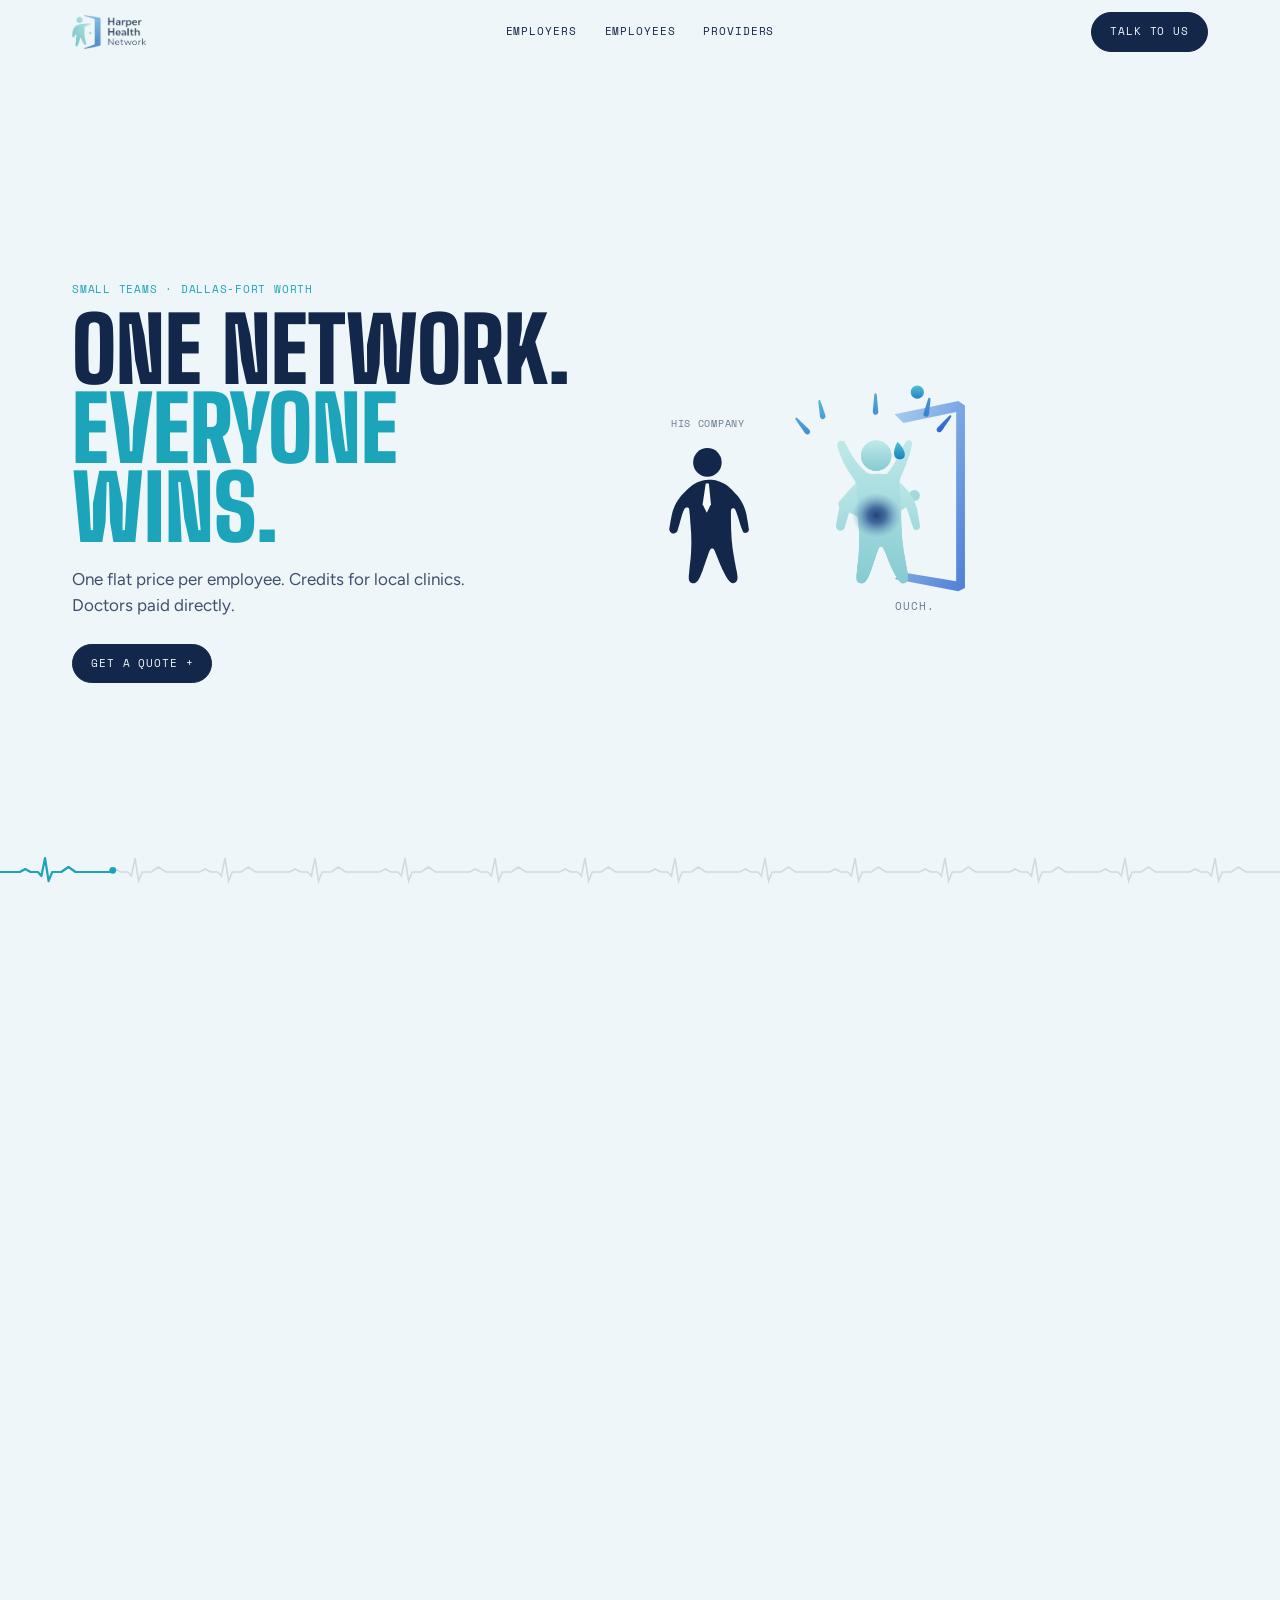
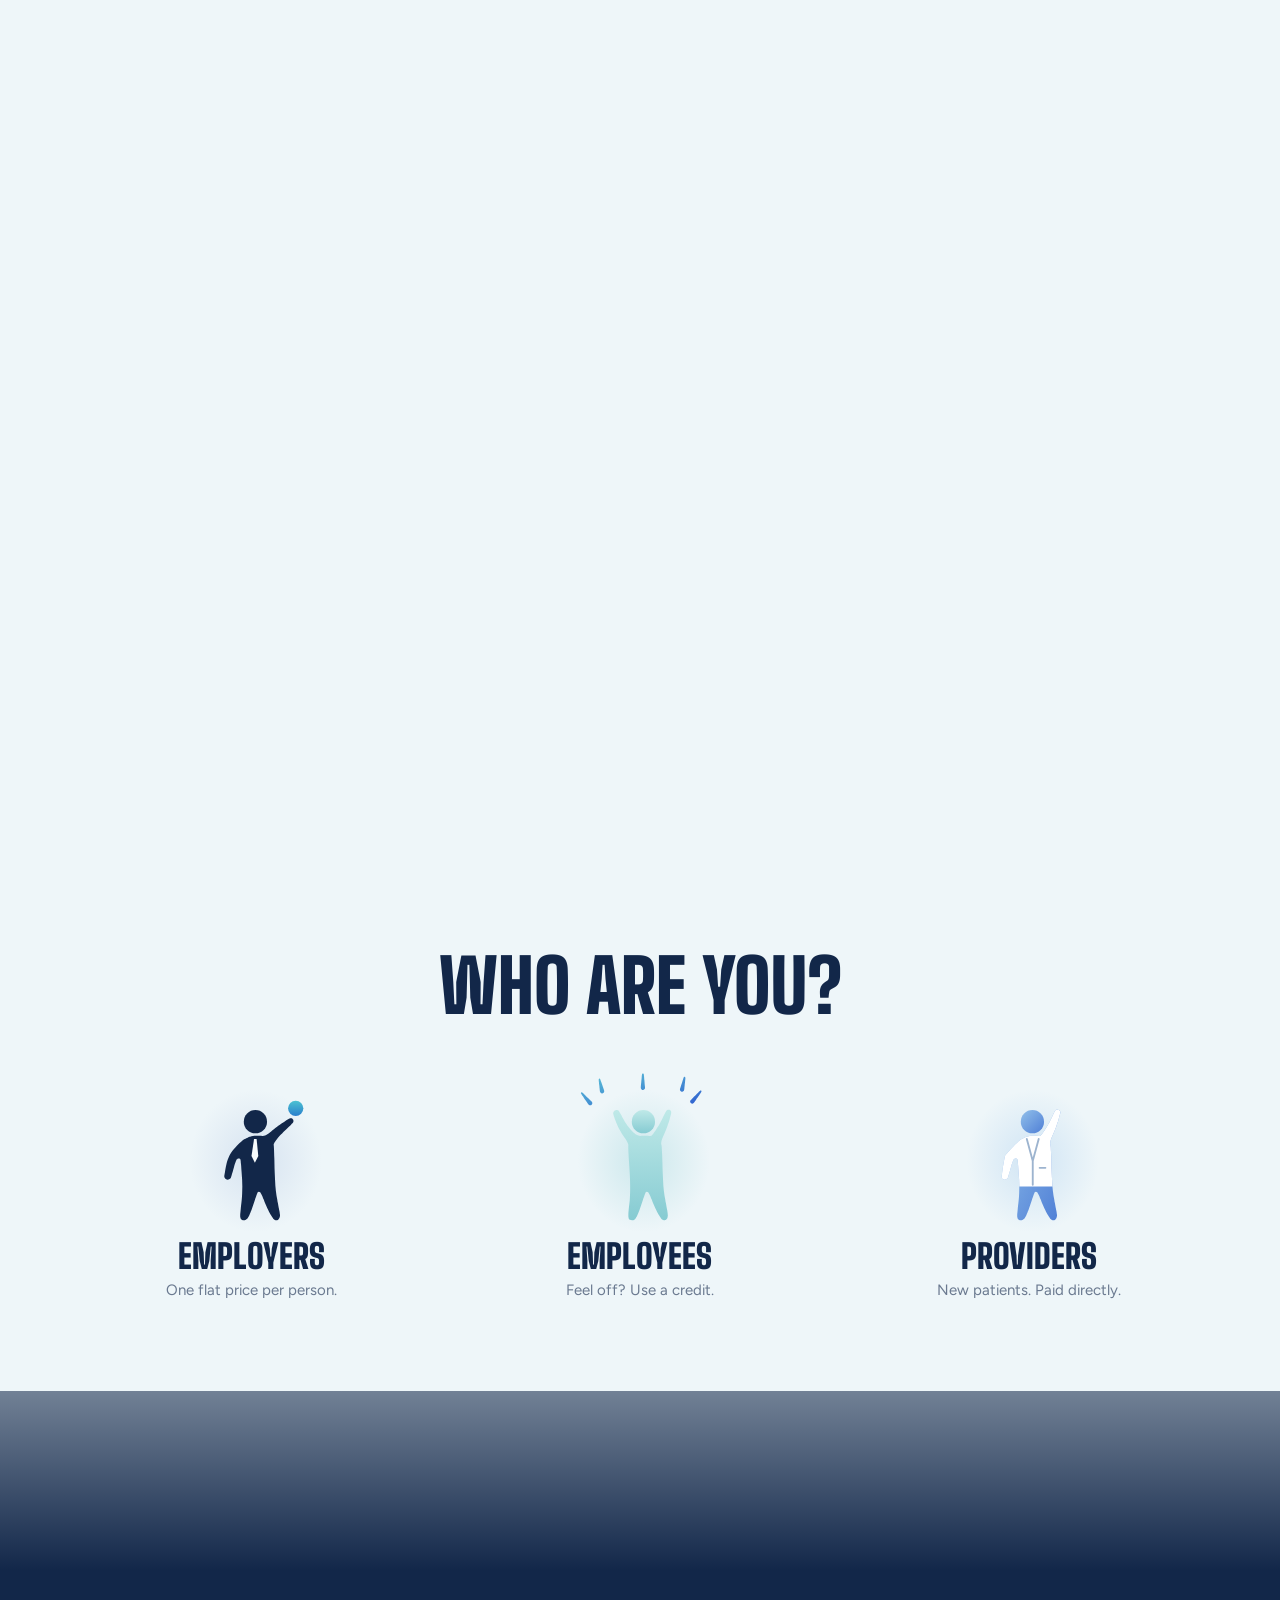
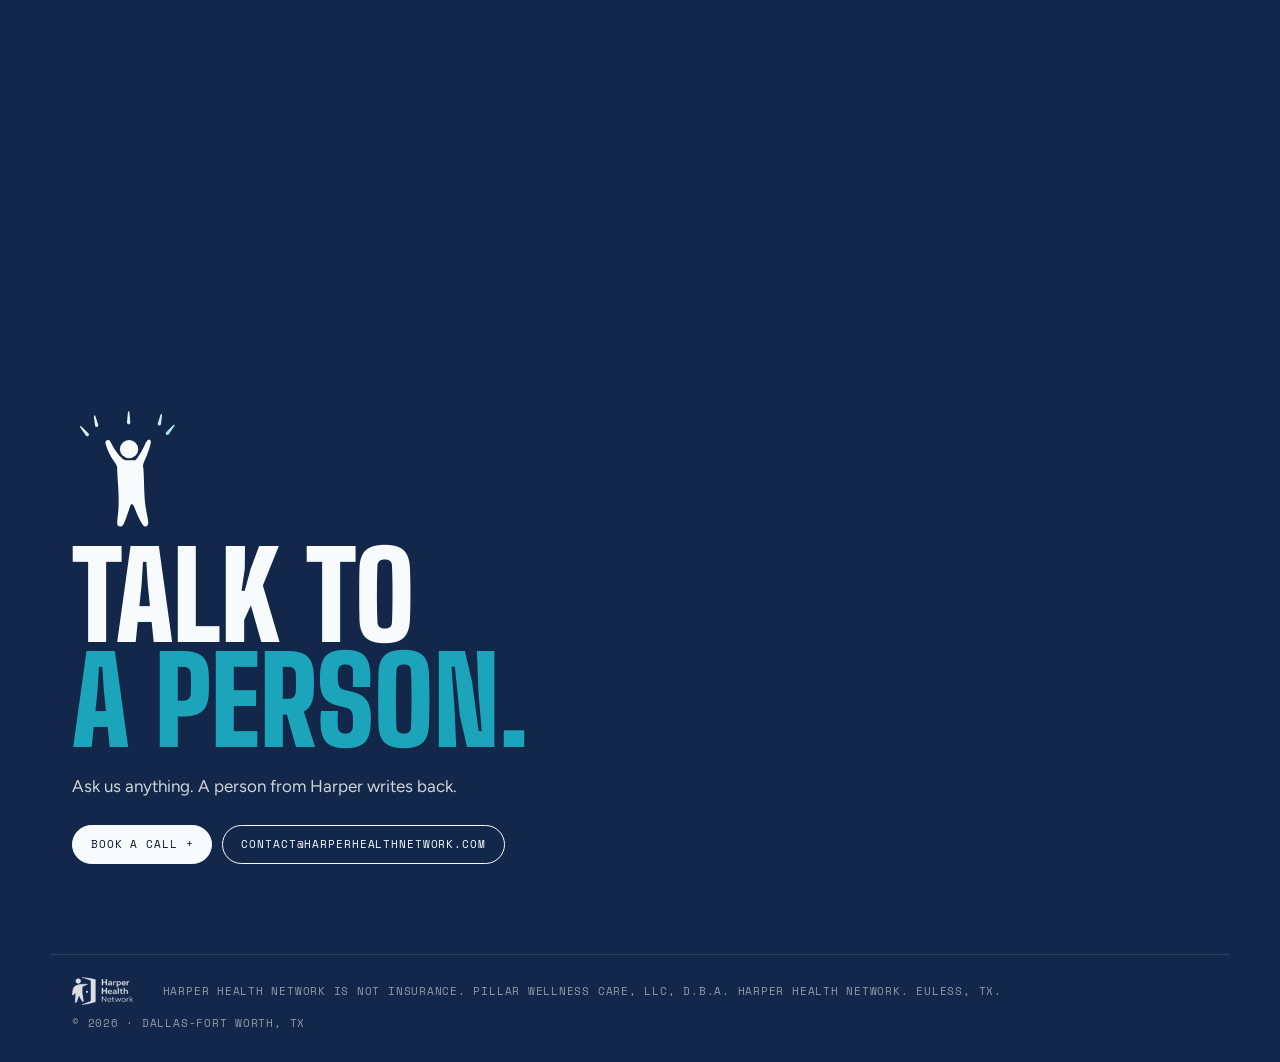
==== commit a572a840: "One Network: fix copy to Harper rules, real contact links, opening frames Co-Authored-By: Claude Opu" ====
--- a/one-network/index.html
+++ b/one-network/index.html
@@ -172,6 +172,7 @@
 @keyframes csway{from{transform:translateY(-2px) rotate(-8deg) scaleX(1)}to{transform:translateY(3px) rotate(8deg) scaleX(.55)}}
 .rv{opacity:0;transform:translateY(30px);transition:opacity .8s, transform .8s cubic-bezier(.2,.8,.2,1)}
 .rv.in{opacity:1;transform:none}
+.hcta{margin-top:26px;margin-left:0;justify-self:start}
 @media (prefers-reduced-motion: reduce){.spin,.sway,.jumper g.j{animation:none}.rv{opacity:1;transform:none}}
 </style></head><body>
 <svg width="0" height="0" style="position:absolute" aria-hidden="true"><defs><linearGradient id="pTeal" x1="0" y1="0" x2="0" y2="1"><stop offset="0" stop-color="#c9eeee"/><stop offset="1" stop-color="#86cbd2"/></linearGradient><linearGradient id="pBlue" x1="0" y1="0" x2="1" y2="1"><stop offset="0" stop-color="#a7cdf0"/><stop offset="1" stop-color="#4f7fd6"/></linearGradient><linearGradient id="pCoin" x1="0" y1="0" x2="0" y2="1"><stop offset="0" stop-color="#4cc3d2"/><stop offset="1" stop-color="#2a7fcc"/></linearGradient><linearGradient id="pRed" x1="0" y1="0" x2="0" y2="1"><stop offset="0" stop-color="#7d97c4"/><stop offset="1" stop-color="#1f3c73"/></linearGradient><linearGradient id="pRay" x1="0" y1="0" x2="1" y2="1"><stop offset="0" stop-color="#7d97c4"/><stop offset="1" stop-color="#1f3c73"/></linearGradient><radialGradient id="pGlow" cx="50%" cy="50%" r="50%"><stop offset="0" stop-color="#1f3c73" stop-opacity=".95"/><stop offset=".35" stop-color="#2b4d8a" stop-opacity=".8"/><stop offset=".7" stop-color="#3a5f9e" stop-opacity=".32"/><stop offset="1" stop-color="#5677b0" stop-opacity="0"/></radialGradient><linearGradient id="pPaper" x1="0" y1="0" x2="0" y2="1"><stop offset="0" stop-color="#ffffff"/><stop offset="1" stop-color="#dfe9ee"/></linearGradient><linearGradient id="pJoy" x1="0" y1="0" x2="1" y2="1"><stop offset="0" stop-color="#5cc6d6"/><stop offset="1" stop-color="#2f5fd0"/></linearGradient><linearGradient id="pJoyW" x1="0" y1="0" x2="1" y2="1"><stop offset="0" stop-color="#ffffff"/><stop offset="1" stop-color="#9fe0e6"/></linearGradient><linearGradient id="pHead" x1="0" y1="0" x2="0" y2="1"><stop offset="0" stop-color="#4fc3d3"/><stop offset="1" stop-color="#1a7fc0"/></linearGradient><linearGradient id="pDesk" x1="0" y1="0" x2="0" y2="1"><stop offset="0" stop-color="#e3f1f4"/><stop offset="1" stop-color="#a9c6dd"/></linearGradient><linearGradient id="pInk" x1="0" y1="0" x2="1" y2="1"><stop offset="0" stop-color="#3a6fcf"/><stop offset="1" stop-color="#122749"/></linearGradient><linearGradient id="pLiquid" x1="0" y1="0" x2="0" y2="1"><stop offset="0" stop-color="#5ad0dc"/><stop offset="1" stop-color="#1d86c4"/></linearGradient><linearGradient id="pGlass" x1="0" y1="0" x2="0" y2="1"><stop offset="0" stop-color="#eaf6f7"/><stop offset="1" stop-color="#cfe6ee"/></linearGradient><linearGradient id="pGray" x1="0" y1="0" x2="0" y2="1"><stop offset="0" stop-color="#aebccb"/><stop offset="1" stop-color="#5d6d82"/></linearGradient><linearGradient id="pGrayD" x1="0" y1="0" x2="0" y2="1"><stop offset="0" stop-color="#5d6d82"/><stop offset="1" stop-color="#2c3c55"/></linearGradient><linearGradient id="pGrayP" x1="0" y1="0" x2="0" y2="1"><stop offset="0" stop-color="#e3ecf0"/><stop offset="1" stop-color="#a9b8c4"/></linearGradient></defs><defs><linearGradient id="lg" x1="0" y1="0" x2="0" y2="1"><stop offset="0" stop-color="#bfe9e8"/><stop offset="1" stop-color="#86cbd2"/></linearGradient><linearGradient id="dg" x1="0" y1="0" x2="1" y2="1"><stop offset="0" stop-color="#92c0ea"/><stop offset="1" stop-color="#4f7fd6"/></linearGradient></defs><defs><radialGradient id="glA"><stop offset="0" stop-color="#9fb6dd" stop-opacity=".55"/><stop offset="1" stop-color="#9fb6dd" stop-opacity="0"/></radialGradient><radialGradient id="glB"><stop offset="0" stop-color="#86cbd2" stop-opacity=".6"/><stop offset="1" stop-color="#86cbd2" stop-opacity="0"/></radialGradient><radialGradient id="glC"><stop offset="0" stop-color="#92c0ea" stop-opacity=".6"/><stop offset="1" stop-color="#92c0ea" stop-opacity="0"/></radialGradient></defs></svg>
@@ -179,18 +180,18 @@
 <section class="scrub" id="homeScrub" style="height:270vh"><div class="sticky"><div class="wrap hgrid">
   <div><span class="kick mono">small teams · dallas-fort worth</span>
     <h1>One network.<br><span class="t">Everyone wins.</span></h1>
-    <p class="lead">One flat price per employee. Credits for local clinics. Doctors paid the same day.</p></div>
+    <p class="lead">One flat price per employee. Credits for local clinics. Doctors paid directly.</p><a class="pill hcta" href="mailto:contact@harperhealthnetwork.com?subject=Quote%20for%20my%20team">Get a quote +</a></div>
   <figure class="scene" id="homeScene"><svg viewBox="0 120 800 340" role="img" aria-label="Harper steps out of a door with a stomach ache, his company sends credits, he walks to a clinic, the doctor gets paid and Harper jumps for joy"><g id="hDoor" opacity="0"><g transform="translate(-72 0)"><path d="M40 -154 L98 -166 L104 -162 L104 4 L98 7 L40 -4 L48 -10 L96 -2 L96 -156 L48 -146 Z" fill="url(#pBlue)"/><circle cx="58" cy="-80" r="5" fill="#a2d9dc"/></g></g><g id="hClinic" transform="translate(-999 0)"><g transform="translate(-72 0)"><path d="M40 -154 L98 -166 L104 -162 L104 4 L98 7 L40 -4 L48 -10 L96 -2 L96 -156 L48 -146 Z" fill="url(#pBlue)"/><circle cx="58" cy="-80" r="5" fill="#a2d9dc"/></g><path d="M-2.6 -177.3 L-2.3 -176.7 L-2.0 -176.2 L-1.5 -175.8 L-0.9 -175.5 L-0.3 -175.3 L0.3 -175.3 L0.9 -175.5 L1.5 -175.8 L2.0 -176.2 L2.3 -176.7 L2.6 -177.3 L2.7 -178.3 L2.7 -179.7 L2.7 -181.1 L2.7 -182.5 L3.3 -183.3 L4.3 -183.3 L5.3 -183.3 L6.3 -183.3 L7.3 -183.4 L8.3 -183.4 L9.2 -183.6 L9.9 -184.1 L10.3 -184.7 L10.6 -185.3 L10.6 -186.1 L10.3 -187.1 L9.9 -187.9 L9.2 -188.4 L8.3 -188.6 L7.3 -188.6 L6.3 -188.7 L5.3 -188.7 L4.3 -188.7 L3.3 -188.7 L2.7 -189.3 L2.7 -190.3 L2.7 -191.3 L2.7 -192.3 L2.6 -193.3 L2.6 -194.3 L2.4 -195.2 L1.9 -195.9 L1.3 -196.3 L0.7 -196.6 L-0.1 -196.6 L-1.1 -196.3 L-1.9 -195.9 L-2.4 -195.2 L-2.6 -194.3 L-2.6 -193.3 L-2.7 -192.3 L-2.7 -191.3 L-2.7 -190.3 L-2.7 -189.3 L-3.3 -188.7 L-4.3 -188.7 L-5.3 -188.7 L-6.3 -188.7 L-7.3 -188.6 L-8.3 -188.6 L-9.2 -188.4 L-9.9 -187.9 L-10.3 -187.3 L-10.6 -186.7 L-10.6 -185.9 L-10.3 -184.9 L-9.9 -184.1 L-9.2 -183.6 L-8.3 -183.4 L-7.3 -183.4 L-6.3 -183.3 L-5.3 -183.3 L-4.3 -183.3 L-3.3 -183.3 L-2.7 -182.5 L-2.7 -181.1 L-2.7 -179.7 L-2.7 -178.3Z" fill="url(#pBlue)"/></g><g id="hEmp" transform="translate(-999 0)"><text x="5" y="-150" text-anchor="middle" class="mono" style="font-size:10px;fill:#12274999">his company</text><g data-pose="idle" opacity="1"><circle cx="4.6" cy="-116.3" r="13.7" fill="#122749"/><path d="M-32.0 -52.1 L-32.0 -51.8 L-32.0 -51.6 L-31.9 -51.3 L-31.8 -51.0 L-31.7 -50.7 L-31.6 -50.4 L-31.4 -50.1 L-31.2 -49.8 L-30.9 -49.4 L-30.7 -49.2 L-30.4 -48.9 L-30.2 -48.7 L-29.9 -48.5 L-29.7 -48.4 L-29.4 -48.2 L-29.1 -48.1 L-28.9 -48.1 L-28.6 -48.0 L-28.3 -48.0 L-28.0 -48.0 L-27.7 -48.1 L-27.3 -48.1 L-27.0 -48.2 L-26.7 -48.3 L-26.3 -48.5 L-26.0 -48.7 L-25.7 -48.8 L-25.4 -49.0 L-25.1 -49.2 L-24.9 -49.4 L-24.7 -49.6 L-24.6 -49.9 L-24.4 -50.1 L-24.2 -50.6 L-23.9 -51.4 L-23.6 -52.5 L-23.2 -53.9 L-22.7 -55.5 L-22.1 -57.5 L-21.5 -59.7 L-20.8 -62.2 L-20.2 -64.4 L-19.6 -66.4 L-19.0 -68.0 L-18.5 -69.4 L-18.0 -70.6 L-17.6 -71.4 L-17.3 -72.0 L-16.9 -72.2 L-16.6 -72.5 L-16.3 -72.7 L-16.0 -72.8 L-15.7 -72.9 L-15.4 -73.0 L-15.1 -73.0 L-14.8 -73.0 L-14.5 -73.0 L-14.2 -72.9 L-14.0 -72.8 L-13.8 -72.7 L-13.6 -72.5 L-13.4 -72.4 L-13.2 -72.2 L-13.1 -72.0 L-13.0 -71.8 L-12.9 -71.1 L-12.7 -69.9 L-12.6 -68.2 L-12.3 -65.9 L-12.1 -63.2 L-11.9 -59.9 L-11.6 -56.2 L-11.3 -51.9 L-11.0 -47.7 L-10.9 -43.6 L-10.8 -39.6 L-10.9 -35.6 L-11.0 -31.8 L-11.2 -28.0 L-11.5 -24.3 L-11.9 -20.6 L-12.3 -17.4 L-12.6 -14.5 L-12.8 -12.0 L-13.0 -9.9 L-13.2 -8.1 L-13.3 -6.8 L-13.3 -5.8 L-13.3 -5.2 L-13.3 -4.6 L-13.2 -4.1 L-13.1 -3.6 L-13.0 -3.2 L-12.9 -2.8 L-12.8 -2.4 L-12.6 -2.1 L-12.4 -1.8 L-12.2 -1.6 L-12.0 -1.4 L-11.8 -1.2 L-11.6 -1.0 L-11.3 -0.8 L-11.1 -0.7 L-10.9 -0.6 L-10.7 -0.5 L-10.4 -0.4 L-10.2 -0.3 L-9.9 -0.3 L-9.6 -0.2 L-9.3 -0.2 L-9.1 -0.2 L-8.8 -0.2 L-8.4 -0.2 L-8.1 -0.2 L-7.8 -0.3 L-7.4 -0.5 L-7.1 -0.6 L-6.7 -0.8 L-6.3 -1.1 L-5.9 -1.4 L-5.5 -1.8 L-5.0 -2.2 L-4.6 -2.7 L-4.2 -3.3 L-3.7 -4.0 L-3.3 -4.8 L-2.8 -5.7 L-2.3 -6.7 L-1.9 -7.8 L-1.3 -9.0 L-0.8 -10.5 L-0.1 -12.1 L0.5 -13.9 L1.2 -16.0 L2.0 -18.2 L2.8 -20.6 L3.7 -23.2 L4.5 -25.5 L5.2 -27.5 L5.8 -29.2 L6.4 -30.6 L6.8 -31.7 L7.3 -32.5 L7.6 -33.0 L7.9 -33.2 L8.1 -33.4 L8.4 -33.5 L8.6 -33.6 L8.8 -33.7 L9.0 -33.7 L9.2 -33.7 L9.4 -33.7 L9.6 -33.7 L9.8 -33.6 L9.9 -33.6 L10.1 -33.5 L10.2 -33.4 L10.4 -33.3 L10.5 -33.2 L10.7 -33.1 L10.8 -32.9 L11.0 -32.5 L11.3 -31.9 L11.8 -30.9 L12.3 -29.6 L12.9 -28.1 L13.6 -26.3 L14.5 -24.3 L15.4 -21.9 L16.3 -19.7 L17.2 -17.6 L18.1 -15.6 L18.9 -13.7 L19.8 -11.9 L20.6 -10.3 L21.4 -8.8 L22.2 -7.3 L23.0 -6.1 L23.7 -4.9 L24.4 -3.9 L25.0 -3.1 L25.5 -2.4 L26.0 -1.8 L26.5 -1.4 L26.9 -1.1 L27.3 -0.9 L27.6 -0.7 L28.0 -0.5 L28.4 -0.4 L28.7 -0.3 L29.0 -0.3 L29.3 -0.3 L29.6 -0.3 L29.9 -0.4 L30.2 -0.4 L30.5 -0.6 L30.8 -0.7 L31.1 -0.8 L31.4 -1.0 L31.6 -1.2 L31.9 -1.5 L32.1 -1.7 L32.4 -2.0 L32.6 -2.2 L32.7 -2.4 L32.9 -2.7 L33.0 -2.9 L33.1 -3.2 L33.2 -3.4 L33.3 -3.7 L33.4 -4.0 L33.4 -4.3 L33.4 -4.6 L33.5 -5.0 L33.5 -5.4 L33.5 -5.8 L33.5 -6.3 L33.5 -7.0 L33.3 -7.9 L33.2 -9.0 L33.0 -10.3 L32.7 -11.9 L32.3 -13.7 L31.9 -15.7 L31.5 -18.0 L31.1 -20.2 L30.6 -22.4 L30.3 -24.6 L29.9 -26.8 L29.5 -29.0 L29.2 -31.1 L28.9 -33.2 L28.6 -35.3 L28.4 -37.6 L28.1 -40.0 L27.9 -42.6 L27.7 -45.4 L27.6 -48.3 L27.4 -51.4 L27.3 -54.6 L27.3 -58.1 L27.2 -61.1 L27.2 -63.7 L27.2 -65.9 L27.2 -67.8 L27.2 -69.2 L27.3 -70.2 L27.4 -70.9 L27.5 -71.1 L27.6 -71.3 L27.8 -71.5 L28.0 -71.7 L28.1 -71.9 L28.4 -72.0 L28.6 -72.1 L28.8 -72.2 L29.1 -72.2 L29.3 -72.2 L29.6 -72.2 L29.8 -72.2 L30.1 -72.1 L30.3 -72.1 L30.5 -71.9 L30.8 -71.8 L31.0 -71.6 L31.3 -71.1 L31.6 -70.3 L32.1 -69.2 L32.6 -67.8 L33.2 -66.0 L33.9 -64.0 L34.6 -61.6 L35.5 -58.9 L36.2 -56.5 L36.9 -54.5 L37.5 -52.8 L38.1 -51.4 L38.5 -50.3 L38.9 -49.5 L39.2 -49.1 L39.4 -49.0 L39.6 -48.8 L39.9 -48.8 L40.1 -48.7 L40.4 -48.7 L40.7 -48.6 L41.0 -48.6 L41.3 -48.7 L41.6 -48.7 L41.9 -48.8 L42.2 -48.8 L42.5 -48.9 L42.7 -49.0 L42.9 -49.2 L43.1 -49.3 L43.3 -49.4 L43.5 -49.6 L43.7 -49.8 L43.8 -50.0 L43.9 -50.2 L44.1 -50.4 L44.2 -50.6 L44.2 -50.8 L44.3 -51.0 L44.4 -51.3 L44.4 -51.8 L44.3 -52.8 L44.1 -54.1 L43.9 -55.7 L43.6 -57.7 L43.2 -60.0 L42.7 -62.7 L42.2 -65.8 L41.5 -68.7 L40.6 -71.5 L39.6 -74.2 L38.4 -76.8 L37.0 -79.2 L35.5 -81.6 L33.8 -83.9 L31.9 -86.0 L30.1 -87.9 L28.4 -89.7 L26.8 -91.2 L25.3 -92.6 L23.8 -93.8 L22.5 -94.8 L21.2 -95.6 L20.0 -96.2 L18.9 -96.8 L17.7 -97.3 L16.6 -97.7 L15.5 -98.1 L14.4 -98.5 L13.3 -98.8 L12.2 -99.1 L11.2 -99.3 L10.1 -99.4 L9.0 -99.6 L8.0 -99.6 L6.9 -99.7 L5.8 -99.7 L4.8 -99.6 L3.7 -99.5 L2.6 -99.4 L1.5 -99.2 L0.4 -99.0 L-0.8 -98.7 L-1.9 -98.3 L-3.1 -97.9 L-4.3 -97.4 L-5.5 -96.9 L-6.8 -96.3 L-8.1 -95.6 L-9.6 -94.6 L-11.1 -93.4 L-12.8 -92.0 L-14.5 -90.4 L-16.4 -88.6 L-18.3 -86.6 L-20.4 -84.4 L-22.2 -82.1 L-23.9 -79.7 L-25.4 -77.2 L-26.7 -74.6 L-27.8 -71.9 L-28.8 -69.2 L-29.5 -66.3 L-30.1 -63.4 L-30.6 -60.8 L-31.0 -58.5 L-31.3 -56.6 L-31.6 -55.0 L-31.8 -53.7 L-32.0 -52.7 Z" fill="#122749"/><path d="M3 -96 L 0 -76 L 4 -68 L 8 -76 L 6 -96 Z" fill="#f7fbfc"/></g><g data-pose="throw" opacity="0"><circle cx="4.6" cy="-116.3" r="13.7" fill="#122749"/><path d="M-32.0 -52.1 L-32.0 -51.8 L-32.0 -51.6 L-31.9 -51.3 L-31.8 -51.0 L-31.7 -50.7 L-31.6 -50.4 L-31.4 -50.1 L-31.2 -49.8 L-30.9 -49.4 L-30.7 -49.2 L-30.4 -48.9 L-30.2 -48.7 L-29.9 -48.5 L-29.7 -48.4 L-29.4 -48.2 L-29.1 -48.1 L-28.9 -48.1 L-28.6 -48.0 L-28.3 -48.0 L-28.0 -48.0 L-27.7 -48.1 L-27.3 -48.1 L-27.0 -48.2 L-26.7 -48.3 L-26.3 -48.5 L-26.0 -48.7 L-25.7 -48.8 L-25.4 -49.0 L-25.1 -49.2 L-24.9 -49.4 L-24.7 -49.6 L-24.6 -49.9 L-24.4 -50.1 L-24.2 -50.6 L-23.9 -51.4 L-23.6 -52.5 L-23.2 -53.9 L-22.7 -55.5 L-22.1 -57.5 L-21.5 -59.7 L-20.8 -62.2 L-20.2 -64.4 L-19.6 -66.4 L-19.0 -68.0 L-18.5 -69.4 L-18.0 -70.6 L-17.6 -71.4 L-17.3 -72.0 L-16.9 -72.2 L-16.6 -72.5 L-16.3 -72.7 L-16.0 -72.8 L-15.7 -72.9 L-15.4 -73.0 L-15.1 -73.0 L-14.8 -73.0 L-14.5 -73.0 L-14.2 -72.9 L-14.0 -72.8 L-13.8 -72.7 L-13.6 -72.5 L-13.4 -72.4 L-13.2 -72.2 L-13.1 -72.0 L-13.0 -71.8 L-12.9 -71.1 L-12.7 -69.9 L-12.6 -68.2 L-12.3 -65.9 L-12.1 -63.2 L-11.9 -59.9 L-11.6 -56.2 L-11.3 -51.9 L-11.0 -47.7 L-10.9 -43.6 L-10.8 -39.6 L-10.9 -35.6 L-11.0 -31.8 L-11.2 -28.0 L-11.5 -24.3 L-11.9 -20.6 L-12.3 -17.4 L-12.6 -14.5 L-12.8 -12.0 L-13.0 -9.9 L-13.2 -8.1 L-13.3 -6.8 L-13.3 -5.8 L-13.3 -5.2 L-13.3 -4.6 L-13.2 -4.1 L-13.1 -3.6 L-13.0 -3.2 L-12.9 -2.8 L-12.8 -2.4 L-12.6 -2.1 L-12.4 -1.8 L-12.2 -1.6 L-12.0 -1.4 L-11.8 -1.2 L-11.6 -1.0 L-11.3 -0.8 L-11.1 -0.7 L-10.9 -0.6 L-10.7 -0.5 L-10.4 -0.4 L-10.2 -0.3 L-9.9 -0.3 L-9.6 -0.2 L-9.3 -0.2 L-9.1 -0.2 L-8.8 -0.2 L-8.4 -0.2 L-8.1 -0.2 L-7.8 -0.3 L-7.4 -0.5 L-7.1 -0.6 L-6.7 -0.8 L-6.3 -1.1 L-5.9 -1.4 L-5.5 -1.8 L-5.0 -2.2 L-4.6 -2.7 L-4.2 -3.3 L-3.7 -4.0 L-3.3 -4.8 L-2.8 -5.7 L-2.3 -6.7 L-1.9 -7.8 L-1.3 -9.0 L-0.8 -10.5 L-0.1 -12.1 L0.5 -13.9 L1.2 -16.0 L2.0 -18.2 L2.8 -20.6 L3.7 -23.2 L4.4 -25.5 L5.1 -27.5 L5.7 -29.2 L6.2 -30.6 L6.6 -31.6 L6.9 -32.4 L7.1 -32.8 L7.2 -33.0 L7.3 -33.1 L7.5 -33.2 L7.6 -33.3 L7.8 -33.4 L7.9 -33.5 L8.1 -33.6 L8.2 -33.7 L8.4 -33.7 L8.6 -33.7 L8.8 -33.7 L9.0 -33.7 L9.2 -33.6 L9.5 -33.5 L9.7 -33.4 L10.0 -33.3 L10.3 -33.1 L10.6 -32.6 L11.1 -31.9 L11.6 -30.9 L12.2 -29.7 L12.9 -28.2 L13.6 -26.3 L14.5 -24.3 L15.4 -21.9 L16.3 -19.7 L17.2 -17.6 L18.1 -15.6 L18.9 -13.7 L19.8 -12.0 L20.6 -10.3 L21.4 -8.8 L22.2 -7.4 L23.0 -6.1 L23.7 -5.0 L24.3 -4.0 L24.9 -3.2 L25.4 -2.5 L25.9 -1.9 L26.3 -1.5 L26.7 -1.2 L27.1 -1.0 L27.4 -0.7 L27.7 -0.6 L28.0 -0.4 L28.3 -0.3 L28.6 -0.2 L28.9 -0.2 L29.2 -0.2 L29.4 -0.2 L29.7 -0.2 L29.9 -0.3 L30.1 -0.3 L30.4 -0.4 L30.6 -0.5 L30.8 -0.5 L31.0 -0.6 L31.2 -0.8 L31.4 -1.0 L31.6 -1.2 L31.8 -1.4 L32.0 -1.7 L32.2 -2.0 L32.5 -2.4 L32.7 -2.8 L32.9 -3.2 L33.1 -3.6 L33.2 -4.0 L33.3 -4.4 L33.4 -4.8 L33.5 -5.3 L33.5 -5.7 L33.5 -6.2 L33.5 -6.9 L33.3 -7.8 L33.2 -8.9 L33.0 -10.3 L32.7 -11.8 L32.3 -13.7 L31.9 -15.7 L31.5 -17.9 L31.1 -20.2 L30.6 -22.4 L30.3 -24.6 L29.9 -26.8 L29.5 -28.9 L29.2 -31.0 L28.9 -33.1 L28.6 -35.2 L28.4 -37.7 L28.1 -40.6 L27.9 -44.0 L27.7 -47.8 L27.5 -52.0 L27.3 -56.6 L27.1 -61.7 L27.0 -67.2 L26.9 -72.1 L26.7 -76.3 L26.6 -79.9 L26.5 -82.9 L26.4 -85.3 L26.3 -87.1 L26.2 -88.3 L26.1 -88.8 L26.1 -89.4 L26.3 -90.2 L26.7 -91.0 L27.2 -92.0 L27.9 -93.0 L28.7 -94.2 L29.6 -95.4 L30.7 -96.8 L31.9 -98.2 L33.2 -99.6 L34.6 -101.1 L36.0 -102.5 L37.5 -104.1 L39.1 -105.6 L40.7 -107.2 L42.5 -108.8 L44.0 -110.3 L45.4 -111.6 L46.5 -112.7 L47.4 -113.7 L48.2 -114.5 L48.7 -115.1 L49.0 -115.6 L49.2 -115.9 L49.3 -116.2 L49.3 -116.5 L49.3 -116.8 L49.3 -117.2 L49.3 -117.5 L49.3 -117.8 L49.2 -118.1 L49.0 -118.4 L48.9 -118.7 L48.7 -118.9 L48.6 -119.2 L48.4 -119.4 L48.2 -119.6 L48.0 -119.8 L47.8 -119.9 L47.6 -120.0 L47.4 -120.2 L47.1 -120.2 L46.9 -120.3 L46.6 -120.3 L46.3 -120.4 L46.0 -120.3 L45.7 -120.3 L45.4 -120.3 L44.8 -120.1 L44.1 -119.7 L43.1 -119.2 L42.0 -118.5 L40.6 -117.6 L39.1 -116.6 L37.3 -115.4 L35.3 -114.0 L33.4 -112.7 L31.5 -111.4 L29.7 -110.0 L28.0 -108.7 L26.3 -107.4 L24.7 -106.1 L23.1 -104.8 L21.6 -103.5 L20.1 -102.4 L18.7 -101.5 L17.3 -100.7 L16.0 -100.1 L14.7 -99.7 L13.5 -99.5 L12.4 -99.4 L11.3 -99.6 L10.2 -99.6 L9.2 -99.7 L8.2 -99.8 L7.2 -99.8 L6.3 -99.8 L5.4 -99.8 L4.5 -99.7 L3.7 -99.7 L2.9 -99.6 L2.1 -99.5 L1.3 -99.3 L0.5 -99.2 L-0.2 -99.0 L-0.9 -98.8 L-1.6 -98.6 L-2.3 -98.4 L-3.0 -98.2 L-3.7 -97.9 L-4.5 -97.5 L-5.3 -97.2 L-6.1 -96.7 L-7.0 -96.3 L-8.0 -95.8 L-8.9 -95.3 L-10.0 -94.6 L-11.2 -93.6 L-12.5 -92.5 L-14.0 -91.2 L-15.5 -89.7 L-17.2 -88.0 L-19.0 -86.0 L-20.9 -83.9 L-22.6 -81.7 L-24.2 -79.4 L-25.6 -77.0 L-26.8 -74.5 L-27.9 -71.8 L-28.8 -69.1 L-29.5 -66.3 L-30.1 -63.4 L-30.6 -60.8 L-31.0 -58.5 L-31.3 -56.6 L-31.6 -55.0 L-31.8 -53.7 L-32.0 -52.7 Z" fill="#122749"/><path d="M3 -96 L 0 -76 L 4 -68 L 8 -76 L 6 -96 Z" fill="#f7fbfc"/></g></g><g id="hDoc" transform="translate(-999 0)"><g id="hDocJoy" opacity="0"><path d="M6.5 -156.2 L6.4 -157.6 L6.2 -159.0 L6.1 -160.4 L6.0 -161.8 L5.9 -163.2 L5.8 -164.6 L5.6 -165.9 L5.5 -167.3 L5.4 -168.7 L5.3 -170.1 L5.1 -171.5 L5.0 -172.4 L4.7 -172.7 L4.4 -173.0 L4.0 -173.0 L3.6 -172.9 L3.1 -172.4 L2.9 -171.5 L2.7 -170.2 L2.6 -168.8 L2.5 -167.5 L2.4 -166.1 L2.2 -164.8 L2.1 -163.4 L2.0 -162.1 L1.8 -160.7 L1.7 -159.4 L1.6 -158.0 L1.5 -156.7 L1.6 -155.5 L2.0 -154.6 L2.5 -154.0 L3.2 -153.6 L4.0 -153.5 L5.0 -153.7 L5.7 -154.3 L6.3 -155.1ZM51.8 -167.8 L51.4 -166.6 L51.0 -165.4 L50.6 -164.2 L50.3 -163.0 L49.9 -161.8 L49.5 -160.6 L49.1 -159.4 L48.7 -158.2 L48.4 -157.0 L48.0 -155.8 L47.6 -154.6 L47.6 -153.5 L48.0 -152.6 L48.6 -152.0 L49.5 -151.6 L50.5 -151.6 L51.4 -152.0 L52.0 -152.5 L52.4 -153.2 L52.6 -154.2 L52.8 -155.7 L52.9 -157.1 L53.1 -158.6 L53.2 -160.0 L53.4 -161.5 L53.6 -162.9 L53.7 -164.4 L53.9 -165.8 L54.0 -167.3 L53.9 -168.3 L53.6 -168.8 L53.2 -169.0 L52.8 -169.0 L52.4 -168.9 L52.1 -168.6ZM-46.6 -166.9 L-47.2 -167.0 L-47.6 -166.8 L-47.9 -166.3 L-48.0 -165.3 L-47.9 -163.8 L-47.7 -162.4 L-47.6 -160.9 L-47.4 -159.5 L-47.2 -158.0 L-47.1 -156.6 L-46.9 -155.1 L-46.8 -153.7 L-46.6 -152.2 L-46.3 -151.1 L-45.7 -150.3 L-45.0 -149.7 L-44.0 -149.5 L-43.1 -149.7 L-42.3 -150.3 L-41.7 -151.0 L-41.5 -152.0 L-41.7 -153.1 L-42.1 -154.3 L-42.5 -155.5 L-42.9 -156.7 L-43.3 -157.9 L-43.7 -159.1 L-44.1 -160.3 L-44.5 -161.5 L-44.9 -162.7 L-45.4 -163.9 L-45.8 -165.1 L-46.2 -166.3ZM70.9 -152.4 L69.9 -151.4 L68.9 -150.4 L67.9 -149.4 L67.0 -148.4 L66.0 -147.5 L65.0 -146.5 L64.0 -145.5 L63.0 -144.5 L62.1 -143.5 L61.1 -142.5 L60.1 -141.5 L59.6 -140.5 L59.6 -139.5 L59.9 -138.7 L60.7 -137.9 L61.4 -137.6 L62.1 -137.5 L62.9 -137.7 L63.7 -138.3 L64.5 -139.1 L65.3 -140.2 L66.0 -141.2 L66.7 -142.3 L67.4 -143.4 L68.2 -144.4 L68.9 -145.5 L69.6 -146.6 L70.4 -147.6 L71.1 -148.7 L71.8 -149.8 L72.5 -150.9 L72.9 -151.7 L72.9 -152.3 L72.7 -152.7 L72.4 -153.0 L72.0 -153.0 L71.6 -153.0ZM-68.1 -151.0 L-68.6 -150.7 L-68.9 -150.4 L-69.0 -149.8 L-68.6 -149.0 L-67.9 -148.0 L-67.2 -146.9 L-66.4 -145.8 L-65.7 -144.7 L-65.0 -143.6 L-64.2 -142.5 L-63.5 -141.4 L-62.7 -140.4 L-62.0 -139.3 L-61.3 -138.2 L-60.5 -137.1 L-59.7 -136.3 L-58.9 -135.7 L-58.0 -135.5 L-57.0 -135.7 L-56.3 -136.3 L-55.7 -137.1 L-55.5 -138.0 L-55.7 -139.0 L-56.3 -139.9 L-57.3 -140.9 L-58.3 -141.9 L-59.3 -142.8 L-60.3 -143.8 L-61.3 -144.8 L-62.3 -145.7 L-63.3 -146.7 L-64.3 -147.7 L-65.3 -148.7 L-66.3 -149.6 L-67.3 -150.6Z" fill="url(#pJoy)"/></g><g data-pose="wave" opacity="1"><circle cx="4.6" cy="-116.3" r="13.7" fill="url(#dg)"/><path d="M-29.8 -64.6 L-30.3 -61.6 L-30.7 -58.8 L-31.0 -56.5 L-31.2 -54.4 L-31.4 -52.8 L-31.4 -51.4 L-31.3 -50.4 L-31.2 -49.8 L-30.9 -49.4 L-30.7 -49.2 L-30.4 -48.9 L-30.2 -48.7 L-29.9 -48.5 L-29.7 -48.4 L-29.4 -48.2 L-29.1 -48.1 L-28.9 -48.1 L-28.6 -48.0 L-28.3 -48.0 L-28.0 -48.0 L-27.7 -48.1 L-27.3 -48.1 L-27.0 -48.2 L-26.7 -48.3 L-26.3 -48.5 L-26.0 -48.7 L-25.7 -48.8 L-25.4 -49.0 L-25.1 -49.2 L-24.9 -49.4 L-24.7 -49.6 L-24.6 -49.9 L-24.4 -50.1 L-24.2 -50.6 L-23.9 -51.4 L-23.6 -52.5 L-23.2 -53.9 L-22.7 -55.5 L-22.1 -57.5 L-21.5 -59.7 L-20.8 -62.2 L-20.2 -64.4 L-19.6 -66.4 L-19.0 -68.0 L-18.5 -69.4 L-18.0 -70.6 L-17.6 -71.4 L-17.3 -72.0 L-16.9 -72.2 L-16.6 -72.5 L-16.3 -72.7 L-16.0 -72.8 L-15.7 -72.9 L-15.4 -73.0 L-15.1 -73.0 L-14.8 -73.0 L-14.5 -73.0 L-14.2 -72.9 L-14.0 -72.8 L-13.8 -72.7 L-13.6 -72.5 L-13.4 -72.4 L-13.2 -72.2 L-13.1 -72.0 L-13.0 -71.8 L-12.9 -71.1 L-12.7 -69.9 L-12.6 -68.2 L-12.3 -65.9 L-12.1 -63.2 L-11.9 -59.9 L-11.6 -56.2 L-11.3 -51.9 L-11.0 -47.7 L-10.9 -43.6 L-10.8 -39.6 L-10.9 -35.6 L-11.0 -31.8 L-11.2 -28.0 L-11.5 -24.3 L-11.9 -20.6 L-12.3 -17.4 L-12.6 -14.5 L-12.8 -12.0 L-13.0 -9.9 L-13.2 -8.1 L-13.3 -6.8 L-13.3 -5.8 L-13.3 -5.2 L-13.3 -4.6 L-13.2 -4.1 L-13.1 -3.6 L-13.0 -3.2 L-12.9 -2.8 L-12.8 -2.4 L-12.6 -2.1 L-12.4 -1.8 L-12.2 -1.6 L-12.0 -1.4 L-11.8 -1.2 L-11.6 -1.0 L-11.3 -0.8 L-11.1 -0.7 L-10.9 -0.6 L-10.7 -0.5 L-10.4 -0.4 L-10.2 -0.3 L-9.9 -0.3 L-9.6 -0.2 L-9.3 -0.2 L-9.1 -0.2 L-8.8 -0.2 L-8.4 -0.2 L-8.1 -0.2 L-7.8 -0.3 L-7.4 -0.5 L-7.1 -0.6 L-6.7 -0.8 L-6.3 -1.1 L-5.9 -1.4 L-5.5 -1.8 L-5.0 -2.2 L-4.6 -2.7 L-4.2 -3.3 L-3.7 -4.0 L-3.3 -4.8 L-2.8 -5.7 L-2.3 -6.7 L-1.9 -7.8 L-1.3 -9.0 L-0.8 -10.5 L-0.1 -12.1 L0.5 -13.9 L1.2 -16.0 L2.0 -18.2 L2.8 -20.6 L3.7 -23.2 L4.4 -25.5 L5.1 -27.5 L5.7 -29.2 L6.2 -30.6 L6.6 -31.6 L6.9 -32.4 L7.1 -32.8 L7.2 -33.0 L7.3 -33.1 L7.5 -33.2 L7.6 -33.3 L7.8 -33.4 L7.9 -33.5 L8.1 -33.6 L8.2 -33.7 L8.4 -33.7 L8.6 -33.7 L8.8 -33.7 L9.0 -33.7 L9.2 -33.6 L9.5 -33.5 L9.7 -33.4 L10.0 -33.3 L10.3 -33.1 L10.6 -32.6 L11.1 -31.9 L11.6 -30.9 L12.2 -29.7 L12.9 -28.2 L13.6 -26.3 L14.5 -24.3 L15.4 -21.9 L16.3 -19.7 L17.2 -17.6 L18.1 -15.6 L18.9 -13.7 L19.8 -12.0 L20.6 -10.3 L21.4 -8.8 L22.2 -7.4 L23.0 -6.1 L23.7 -5.0 L24.3 -4.0 L24.9 -3.2 L25.4 -2.5 L25.9 -1.9 L26.4 -1.5 L26.8 -1.2 L27.1 -0.9 L27.5 -0.7 L27.8 -0.6 L28.1 -0.4 L28.4 -0.3 L28.7 -0.2 L29.0 -0.2 L29.3 -0.2 L29.5 -0.2 L29.8 -0.3 L30.0 -0.3 L30.3 -0.4 L30.5 -0.4 L30.7 -0.5 L30.9 -0.6 L31.1 -0.7 L31.3 -0.9 L31.5 -1.1 L31.7 -1.3 L31.9 -1.5 L32.1 -1.8 L32.3 -2.1 L32.6 -2.5 L32.8 -2.8 L32.9 -3.2 L33.1 -3.6 L33.2 -4.0 L33.3 -4.4 L33.4 -4.9 L33.5 -5.3 L33.5 -5.7 L33.5 -6.2 L33.5 -6.9 L33.3 -7.8 L33.2 -8.9 L33.0 -10.3 L32.7 -11.8 L32.3 -13.7 L31.9 -15.7 L31.5 -17.9 L31.1 -20.2 L30.6 -22.4 L30.3 -24.6 L29.9 -26.8 L29.5 -28.9 L29.2 -31.0 L28.9 -33.1 L28.6 -35.2 L28.4 -37.7 L28.1 -40.6 L27.9 -44.0 L27.7 -47.8 L27.5 -52.0 L27.3 -56.6 L27.1 -61.7 L27.0 -67.2 L26.8 -72.1 L26.7 -76.4 L26.5 -80.1 L26.3 -83.3 L26.2 -85.8 L26.0 -87.7 L25.8 -89.1 L25.5 -89.8 L25.5 -90.7 L25.6 -91.8 L25.8 -93.1 L26.2 -94.6 L26.7 -96.2 L27.4 -98.0 L28.3 -100.0 L29.2 -102.2 L30.2 -104.3 L31.1 -106.5 L31.9 -108.6 L32.7 -110.7 L33.4 -112.8 L34.1 -114.9 L34.8 -116.9 L35.4 -119.0 L35.9 -120.8 L36.4 -122.4 L36.7 -123.8 L37.0 -124.9 L37.3 -125.8 L37.4 -126.5 L37.5 -126.9 L37.5 -127.1 L37.5 -127.4 L37.4 -127.6 L37.4 -127.8 L37.3 -128.0 L37.3 -128.2 L37.2 -128.4 L37.1 -128.6 L36.9 -128.8 L36.8 -129.0 L36.6 -129.2 L36.4 -129.4 L36.2 -129.6 L36.0 -129.7 L35.7 -129.9 L35.4 -130.0 L35.1 -130.1 L34.8 -130.2 L34.5 -130.3 L34.2 -130.4 L33.9 -130.4 L33.6 -130.4 L33.4 -130.4 L33.2 -130.4 L33.0 -130.3 L32.7 -130.3 L32.5 -130.2 L32.4 -130.1 L32.2 -130.0 L32.0 -129.8 L31.8 -129.7 L31.6 -129.6 L31.5 -129.4 L31.2 -129.0 L30.9 -128.4 L30.4 -127.6 L29.9 -126.5 L29.3 -125.2 L28.6 -123.7 L27.8 -122.0 L26.8 -120.0 L25.9 -118.1 L24.9 -116.2 L24.0 -114.4 L22.9 -112.6 L21.9 -110.8 L20.8 -109.0 L19.7 -107.3 L18.6 -105.6 L17.6 -104.2 L16.7 -102.9 L15.9 -101.8 L15.2 -101.0 L14.7 -100.3 L14.3 -99.8 L14.0 -99.6 L13.8 -99.5 L13.6 -99.4 L13.2 -99.4 L12.8 -99.4 L12.3 -99.4 L11.7 -99.5 L11.0 -99.5 L10.3 -99.6 L9.4 -99.7 L8.6 -99.8 L7.8 -99.8 L7.0 -99.8 L6.2 -99.8 L5.5 -99.8 L4.7 -99.8 L4.0 -99.7 L3.2 -99.7 L2.5 -99.6 L1.8 -99.5 L1.2 -99.4 L0.5 -99.2 L-0.1 -99.1 L-0.7 -98.9 L-1.3 -98.8 L-1.8 -98.6 L-2.4 -98.4 L-3.1 -98.2 L-3.8 -97.9 L-4.5 -97.6 L-5.3 -97.2 L-6.1 -96.8 L-7.0 -96.4 L-7.9 -96.0 L-8.9 -95.3 L-10.1 -94.4 L-11.4 -93.4 L-12.8 -92.1 L-14.4 -90.6 L-16.1 -89.0 L-17.9 -87.1 L-19.9 -85.0 L-21.6 -83.1 L-23.1 -81.5 L-24.4 -80.1 L-25.4 -78.9 L-26.3 -77.9 L-26.9 -77.2 L-27.3 -76.7 L-27.5 -76.4 L-27.7 -75.7 L-27.9 -74.8 L-28.2 -73.4 L-28.5 -71.7 L-28.9 -69.7 L-29.3 -67.3 Z" fill="url(#dg)"/><clipPath id="c1"><path d="M-29.8 -64.6 L-30.3 -61.6 L-30.7 -58.8 L-31.0 -56.5 L-31.2 -54.4 L-31.4 -52.8 L-31.4 -51.4 L-31.3 -50.4 L-31.2 -49.8 L-30.9 -49.4 L-30.7 -49.2 L-30.4 -48.9 L-30.2 -48.7 L-29.9 -48.5 L-29.7 -48.4 L-29.4 -48.2 L-29.1 -48.1 L-28.9 -48.1 L-28.6 -48.0 L-28.3 -48.0 L-28.0 -48.0 L-27.7 -48.1 L-27.3 -48.1 L-27.0 -48.2 L-26.7 -48.3 L-26.3 -48.5 L-26.0 -48.7 L-25.7 -48.8 L-25.4 -49.0 L-25.1 -49.2 L-24.9 -49.4 L-24.7 -49.6 L-24.6 -49.9 L-24.4 -50.1 L-24.2 -50.6 L-23.9 -51.4 L-23.6 -52.5 L-23.2 -53.9 L-22.7 -55.5 L-22.1 -57.5 L-21.5 -59.7 L-20.8 -62.2 L-20.2 -64.4 L-19.6 -66.4 L-19.0 -68.0 L-18.5 -69.4 L-18.0 -70.6 L-17.6 -71.4 L-17.3 -72.0 L-16.9 -72.2 L-16.6 -72.5 L-16.3 -72.7 L-16.0 -72.8 L-15.7 -72.9 L-15.4 -73.0 L-15.1 -73.0 L-14.8 -73.0 L-14.5 -73.0 L-14.2 -72.9 L-14.0 -72.8 L-13.8 -72.7 L-13.6 -72.5 L-13.4 -72.4 L-13.2 -72.2 L-13.1 -72.0 L-13.0 -71.8 L-12.9 -71.1 L-12.7 -69.9 L-12.6 -68.2 L-12.3 -65.9 L-12.1 -63.2 L-11.9 -59.9 L-11.6 -56.2 L-11.3 -51.9 L-11.0 -47.7 L-10.9 -43.6 L-10.8 -39.6 L-10.9 -35.6 L-11.0 -31.8 L-11.2 -28.0 L-11.5 -24.3 L-11.9 -20.6 L-12.3 -17.4 L-12.6 -14.5 L-12.8 -12.0 L-13.0 -9.9 L-13.2 -8.1 L-13.3 -6.8 L-13.3 -5.8 L-13.3 -5.2 L-13.3 -4.6 L-13.2 -4.1 L-13.1 -3.6 L-13.0 -3.2 L-12.9 -2.8 L-12.8 -2.4 L-12.6 -2.1 L-12.4 -1.8 L-12.2 -1.6 L-12.0 -1.4 L-11.8 -1.2 L-11.6 -1.0 L-11.3 -0.8 L-11.1 -0.7 L-10.9 -0.6 L-10.7 -0.5 L-10.4 -0.4 L-10.2 -0.3 L-9.9 -0.3 L-9.6 -0.2 L-9.3 -0.2 L-9.1 -0.2 L-8.8 -0.2 L-8.4 -0.2 L-8.1 -0.2 L-7.8 -0.3 L-7.4 -0.5 L-7.1 -0.6 L-6.7 -0.8 L-6.3 -1.1 L-5.9 -1.4 L-5.5 -1.8 L-5.0 -2.2 L-4.6 -2.7 L-4.2 -3.3 L-3.7 -4.0 L-3.3 -4.8 L-2.8 -5.7 L-2.3 -6.7 L-1.9 -7.8 L-1.3 -9.0 L-0.8 -10.5 L-0.1 -12.1 L0.5 -13.9 L1.2 -16.0 L2.0 -18.2 L2.8 -20.6 L3.7 -23.2 L4.4 -25.5 L5.1 -27.5 L5.7 -29.2 L6.2 -30.6 L6.6 -31.6 L6.9 -32.4 L7.1 -32.8 L7.2 -33.0 L7.3 -33.1 L7.5 -33.2 L7.6 -33.3 L7.8 -33.4 L7.9 -33.5 L8.1 -33.6 L8.2 -33.7 L8.4 -33.7 L8.6 -33.7 L8.8 -33.7 L9.0 -33.7 L9.2 -33.6 L9.5 -33.5 L9.7 -33.4 L10.0 -33.3 L10.3 -33.1 L10.6 -32.6 L11.1 -31.9 L11.6 -30.9 L12.2 -29.7 L12.9 -28.2 L13.6 -26.3 L14.5 -24.3 L15.4 -21.9 L16.3 -19.7 L17.2 -17.6 L18.1 -15.6 L18.9 -13.7 L19.8 -12.0 L20.6 -10.3 L21.4 -8.8 L22.2 -7.4 L23.0 -6.1 L23.7 -5.0 L24.3 -4.0 L24.9 -3.2 L25.4 -2.5 L25.9 -1.9 L26.4 -1.5 L26.8 -1.2 L27.1 -0.9 L27.5 -0.7 L27.8 -0.6 L28.1 -0.4 L28.4 -0.3 L28.7 -0.2 L29.0 -0.2 L29.3 -0.2 L29.5 -0.2 L29.8 -0.3 L30.0 -0.3 L30.3 -0.4 L30.5 -0.4 L30.7 -0.5 L30.9 -0.6 L31.1 -0.7 L31.3 -0.9 L31.5 -1.1 L31.7 -1.3 L31.9 -1.5 L32.1 -1.8 L32.3 -2.1 L32.6 -2.5 L32.8 -2.8 L32.9 -3.2 L33.1 -3.6 L33.2 -4.0 L33.3 -4.4 L33.4 -4.9 L33.5 -5.3 L33.5 -5.7 L33.5 -6.2 L33.5 -6.9 L33.3 -7.8 L33.2 -8.9 L33.0 -10.3 L32.7 -11.8 L32.3 -13.7 L31.9 -15.7 L31.5 -17.9 L31.1 -20.2 L30.6 -22.4 L30.3 -24.6 L29.9 -26.8 L29.5 -28.9 L29.2 -31.0 L28.9 -33.1 L28.6 -35.2 L28.4 -37.7 L28.1 -40.6 L27.9 -44.0 L27.7 -47.8 L27.5 -52.0 L27.3 -56.6 L27.1 -61.7 L27.0 -67.2 L26.8 -72.1 L26.7 -76.4 L26.5 -80.1 L26.3 -83.3 L26.2 -85.8 L26.0 -87.7 L25.8 -89.1 L25.5 -89.8 L25.5 -90.7 L25.6 -91.8 L25.8 -93.1 L26.2 -94.6 L26.7 -96.2 L27.4 -98.0 L28.3 -100.0 L29.2 -102.2 L30.2 -104.3 L31.1 -106.5 L31.9 -108.6 L32.7 -110.7 L33.4 -112.8 L34.1 -114.9 L34.8 -116.9 L35.4 -119.0 L35.9 -120.8 L36.4 -122.4 L36.7 -123.8 L37.0 -124.9 L37.3 -125.8 L37.4 -126.5 L37.5 -126.9 L37.5 -127.1 L37.5 -127.4 L37.4 -127.6 L37.4 -127.8 L37.3 -128.0 L37.3 -128.2 L37.2 -128.4 L37.1 -128.6 L36.9 -128.8 L36.8 -129.0 L36.6 -129.2 L36.4 -129.4 L36.2 -129.6 L36.0 -129.7 L35.7 -129.9 L35.4 -130.0 L35.1 -130.1 L34.8 -130.2 L34.5 -130.3 L34.2 -130.4 L33.9 -130.4 L33.6 -130.4 L33.4 -130.4 L33.2 -130.4 L33.0 -130.3 L32.7 -130.3 L32.5 -130.2 L32.4 -130.1 L32.2 -130.0 L32.0 -129.8 L31.8 -129.7 L31.6 -129.6 L31.5 -129.4 L31.2 -129.0 L30.9 -128.4 L30.4 -127.6 L29.9 -126.5 L29.3 -125.2 L28.6 -123.7 L27.8 -122.0 L26.8 -120.0 L25.9 -118.1 L24.9 -116.2 L24.0 -114.4 L22.9 -112.6 L21.9 -110.8 L20.8 -109.0 L19.7 -107.3 L18.6 -105.6 L17.6 -104.2 L16.7 -102.9 L15.9 -101.8 L15.2 -101.0 L14.7 -100.3 L14.3 -99.8 L14.0 -99.6 L13.8 -99.5 L13.6 -99.4 L13.2 -99.4 L12.8 -99.4 L12.3 -99.4 L11.7 -99.5 L11.0 -99.5 L10.3 -99.6 L9.4 -99.7 L8.6 -99.8 L7.8 -99.8 L7.0 -99.8 L6.2 -99.8 L5.5 -99.8 L4.7 -99.8 L4.0 -99.7 L3.2 -99.7 L2.5 -99.6 L1.8 -99.5 L1.2 -99.4 L0.5 -99.2 L-0.1 -99.1 L-0.7 -98.9 L-1.3 -98.8 L-1.8 -98.6 L-2.4 -98.4 L-3.1 -98.2 L-3.8 -97.9 L-4.5 -97.6 L-5.3 -97.2 L-6.1 -96.8 L-7.0 -96.4 L-7.9 -96.0 L-8.9 -95.3 L-10.1 -94.4 L-11.4 -93.4 L-12.8 -92.1 L-14.4 -90.6 L-16.1 -89.0 L-17.9 -87.1 L-19.9 -85.0 L-21.6 -83.1 L-23.1 -81.5 L-24.4 -80.1 L-25.4 -78.9 L-26.3 -77.9 L-26.9 -77.2 L-27.3 -76.7 L-27.5 -76.4 L-27.7 -75.7 L-27.9 -74.8 L-28.2 -73.4 L-28.5 -71.7 L-28.9 -69.7 L-29.3 -67.3 Z"/></clipPath><g clip-path="url(#c1)"><rect x="-80" y="-140" width="160" height="100" fill="#ffffff"/></g><path d="M-2 -96 L 5 -70 L 12 -96 M5 -70 L 5 -42" fill="none" stroke="#9db4cf" stroke-width="2.2" stroke-linecap="round"/><path d="M13 -62 L 20 -62" stroke="#9db4cf" stroke-width="2" stroke-linecap="round"/></g><g data-pose="up" opacity="0"><circle cx="4.6" cy="-116.3" r="13.7" fill="url(#dg)"/><path d="M-28.1 -117.0 L-27.3 -114.9 L-26.4 -112.8 L-25.4 -110.6 L-24.4 -108.5 L-23.2 -106.4 L-22.0 -104.3 L-20.7 -102.2 L-19.3 -100.1 L-17.9 -98.0 L-16.6 -96.1 L-15.5 -94.4 L-14.7 -92.8 L-14.0 -91.5 L-13.5 -90.3 L-13.2 -89.4 L-13.1 -88.6 L-13.2 -88.1 L-13.2 -86.8 L-13.2 -84.8 L-13.1 -82.0 L-12.9 -78.6 L-12.7 -74.4 L-12.4 -69.6 L-12.0 -64.0 L-11.6 -57.6 L-11.3 -51.7 L-11.1 -46.1 L-11.0 -40.8 L-11.0 -36.0 L-11.1 -31.4 L-11.3 -27.3 L-11.5 -23.4 L-11.9 -20.0 L-12.3 -16.9 L-12.6 -14.1 L-12.8 -11.7 L-13.0 -9.6 L-13.1 -7.8 L-13.1 -6.4 L-13.1 -5.4 L-13.1 -4.6 L-13.0 -4.0 L-12.9 -3.4 L-12.8 -2.9 L-12.7 -2.4 L-12.5 -2.0 L-12.4 -1.7 L-12.2 -1.5 L-12.0 -1.3 L-11.8 -1.2 L-11.5 -1.0 L-11.2 -0.9 L-10.9 -0.8 L-10.5 -0.6 L-10.1 -0.6 L-9.7 -0.5 L-9.2 -0.4 L-8.8 -0.4 L-8.4 -0.3 L-8.0 -0.3 L-7.7 -0.3 L-7.4 -0.4 L-7.1 -0.4 L-6.9 -0.5 L-6.7 -0.6 L-6.5 -0.7 L-6.3 -0.8 L-6.1 -0.9 L-5.8 -1.1 L-5.6 -1.3 L-5.4 -1.5 L-5.1 -1.7 L-4.9 -2.0 L-4.6 -2.4 L-4.3 -2.8 L-4.0 -3.4 L-3.6 -4.0 L-3.2 -4.8 L-2.8 -5.7 L-2.4 -6.6 L-1.9 -7.7 L-1.3 -9.0 L-0.8 -10.4 L-0.1 -12.1 L0.5 -13.9 L1.2 -16.0 L2.0 -18.2 L2.8 -20.6 L3.7 -23.2 L4.4 -25.5 L5.1 -27.5 L5.7 -29.2 L6.2 -30.6 L6.6 -31.6 L6.9 -32.4 L7.1 -32.8 L7.2 -33.0 L7.3 -33.1 L7.5 -33.2 L7.6 -33.3 L7.8 -33.4 L7.9 -33.5 L8.1 -33.6 L8.2 -33.7 L8.4 -33.7 L8.6 -33.7 L8.8 -33.7 L9.0 -33.7 L9.2 -33.6 L9.5 -33.5 L9.7 -33.4 L10.0 -33.3 L10.3 -33.1 L10.6 -32.6 L11.1 -31.9 L11.6 -30.9 L12.2 -29.7 L12.9 -28.2 L13.6 -26.3 L14.5 -24.3 L15.4 -21.9 L16.3 -19.7 L17.2 -17.6 L18.1 -15.6 L18.9 -13.7 L19.8 -12.0 L20.6 -10.3 L21.4 -8.8 L22.2 -7.4 L23.0 -6.1 L23.7 -5.0 L24.3 -4.0 L24.9 -3.2 L25.4 -2.5 L25.9 -1.9 L26.3 -1.5 L26.6 -1.2 L27.0 -1.0 L27.4 -0.8 L27.7 -0.6 L28.1 -0.5 L28.4 -0.4 L28.8 -0.3 L29.1 -0.3 L29.5 -0.3 L29.8 -0.4 L30.2 -0.5 L30.5 -0.6 L30.8 -0.7 L31.1 -0.9 L31.4 -1.1 L31.7 -1.4 L32.0 -1.6 L32.2 -2.0 L32.5 -2.3 L32.7 -2.7 L32.9 -3.2 L33.0 -3.7 L33.1 -4.3 L33.2 -4.9 L33.3 -5.5 L33.3 -6.4 L33.2 -7.4 L33.1 -8.7 L32.9 -10.1 L32.7 -11.8 L32.3 -13.6 L31.9 -15.7 L31.5 -17.9 L31.1 -20.2 L30.6 -22.4 L30.3 -24.6 L29.9 -26.8 L29.5 -28.9 L29.2 -31.0 L28.9 -33.1 L28.6 -35.2 L28.4 -37.7 L28.1 -40.6 L27.9 -44.0 L27.7 -47.8 L27.5 -52.0 L27.3 -56.6 L27.1 -61.7 L27.0 -67.2 L26.8 -72.1 L26.7 -76.4 L26.5 -80.1 L26.3 -83.3 L26.2 -85.8 L26.0 -87.7 L25.8 -89.1 L25.5 -89.8 L25.5 -90.7 L25.6 -91.8 L25.8 -93.1 L26.2 -94.6 L26.7 -96.2 L27.4 -98.0 L28.3 -100.0 L29.2 -102.2 L30.2 -104.3 L31.1 -106.4 L31.9 -108.6 L32.7 -110.7 L33.4 -112.8 L34.1 -114.8 L34.8 -116.9 L35.4 -118.9 L35.9 -120.8 L36.3 -122.4 L36.7 -123.8 L37.0 -125.0 L37.2 -125.9 L37.3 -126.7 L37.3 -127.3 L37.3 -127.6 L37.2 -127.9 L37.1 -128.2 L37.0 -128.5 L36.9 -128.7 L36.8 -129.0 L36.7 -129.2 L36.5 -129.4 L36.4 -129.5 L36.2 -129.7 L36.0 -129.8 L35.8 -130.0 L35.7 -130.1 L35.5 -130.2 L35.3 -130.2 L35.0 -130.3 L34.8 -130.4 L34.6 -130.4 L34.4 -130.4 L34.1 -130.4 L33.8 -130.4 L33.5 -130.3 L33.2 -130.2 L32.9 -130.1 L32.6 -130.0 L32.2 -129.6 L31.7 -129.0 L31.1 -128.1 L30.4 -127.0 L29.7 -125.7 L28.9 -124.2 L28.0 -122.4 L27.1 -120.3 L26.1 -118.3 L25.1 -116.4 L24.1 -114.5 L23.1 -112.7 L22.1 -111.0 L21.0 -109.3 L20.0 -107.6 L18.9 -106.0 L18.0 -104.6 L17.1 -103.4 L16.4 -102.3 L15.7 -101.5 L15.1 -100.8 L14.7 -100.3 L14.3 -99.9 L14.1 -99.8 L13.8 -99.7 L13.4 -99.6 L12.9 -99.5 L12.3 -99.5 L11.7 -99.5 L11.0 -99.5 L10.3 -99.6 L9.4 -99.7 L8.5 -99.7 L7.6 -99.8 L6.6 -99.8 L5.6 -99.8 L4.5 -99.7 L3.4 -99.7 L2.3 -99.6 L1.1 -99.5 L-0.2 -99.6 L-1.4 -99.9 L-2.8 -100.5 L-4.2 -101.3 L-5.6 -102.3 L-7.1 -103.6 L-8.6 -105.1 L-10.2 -106.8 L-11.7 -108.6 L-13.1 -110.4 L-14.5 -112.2 L-15.8 -114.1 L-17.1 -116.0 L-18.2 -118.0 L-19.3 -119.9 L-20.4 -121.9 L-21.3 -123.7 L-22.2 -125.3 L-22.9 -126.6 L-23.6 -127.6 L-24.1 -128.5 L-24.5 -129.1 L-24.9 -129.4 L-25.1 -129.6 L-25.4 -129.7 L-25.7 -129.8 L-26.0 -129.9 L-26.3 -129.9 L-26.6 -129.9 L-27.0 -129.9 L-27.3 -129.9 L-27.7 -129.8 L-28.1 -129.7 L-28.5 -129.6 L-28.8 -129.5 L-29.1 -129.3 L-29.4 -129.1 L-29.7 -128.8 L-29.9 -128.6 L-30.2 -128.2 L-30.4 -127.9 L-30.6 -127.6 L-30.7 -127.3 L-30.8 -127.0 L-30.9 -126.6 L-30.9 -126.3 L-31.0 -126.0 L-30.9 -125.7 L-30.8 -125.1 L-30.6 -124.3 L-30.3 -123.3 L-29.9 -122.1 L-29.4 -120.6 L-28.8 -118.9 Z" fill="url(#dg)"/><clipPath id="c2"><path d="M-28.1 -117.0 L-27.3 -114.9 L-26.4 -112.8 L-25.4 -110.6 L-24.4 -108.5 L-23.2 -106.4 L-22.0 -104.3 L-20.7 -102.2 L-19.3 -100.1 L-17.9 -98.0 L-16.6 -96.1 L-15.5 -94.4 L-14.7 -92.8 L-14.0 -91.5 L-13.5 -90.3 L-13.2 -89.4 L-13.1 -88.6 L-13.2 -88.1 L-13.2 -86.8 L-13.2 -84.8 L-13.1 -82.0 L-12.9 -78.6 L-12.7 -74.4 L-12.4 -69.6 L-12.0 -64.0 L-11.6 -57.6 L-11.3 -51.7 L-11.1 -46.1 L-11.0 -40.8 L-11.0 -36.0 L-11.1 -31.4 L-11.3 -27.3 L-11.5 -23.4 L-11.9 -20.0 L-12.3 -16.9 L-12.6 -14.1 L-12.8 -11.7 L-13.0 -9.6 L-13.1 -7.8 L-13.1 -6.4 L-13.1 -5.4 L-13.1 -4.6 L-13.0 -4.0 L-12.9 -3.4 L-12.8 -2.9 L-12.7 -2.4 L-12.5 -2.0 L-12.4 -1.7 L-12.2 -1.5 L-12.0 -1.3 L-11.8 -1.2 L-11.5 -1.0 L-11.2 -0.9 L-10.9 -0.8 L-10.5 -0.6 L-10.1 -0.6 L-9.7 -0.5 L-9.2 -0.4 L-8.8 -0.4 L-8.4 -0.3 L-8.0 -0.3 L-7.7 -0.3 L-7.4 -0.4 L-7.1 -0.4 L-6.9 -0.5 L-6.7 -0.6 L-6.5 -0.7 L-6.3 -0.8 L-6.1 -0.9 L-5.8 -1.1 L-5.6 -1.3 L-5.4 -1.5 L-5.1 -1.7 L-4.9 -2.0 L-4.6 -2.4 L-4.3 -2.8 L-4.0 -3.4 L-3.6 -4.0 L-3.2 -4.8 L-2.8 -5.7 L-2.4 -6.6 L-1.9 -7.7 L-1.3 -9.0 L-0.8 -10.4 L-0.1 -12.1 L0.5 -13.9 L1.2 -16.0 L2.0 -18.2 L2.8 -20.6 L3.7 -23.2 L4.4 -25.5 L5.1 -27.5 L5.7 -29.2 L6.2 -30.6 L6.6 -31.6 L6.9 -32.4 L7.1 -32.8 L7.2 -33.0 L7.3 -33.1 L7.5 -33.2 L7.6 -33.3 L7.8 -33.4 L7.9 -33.5 L8.1 -33.6 L8.2 -33.7 L8.4 -33.7 L8.6 -33.7 L8.8 -33.7 L9.0 -33.7 L9.2 -33.6 L9.5 -33.5 L9.7 -33.4 L10.0 -33.3 L10.3 -33.1 L10.6 -32.6 L11.1 -31.9 L11.6 -30.9 L12.2 -29.7 L12.9 -28.2 L13.6 -26.3 L14.5 -24.3 L15.4 -21.9 L16.3 -19.7 L17.2 -17.6 L18.1 -15.6 L18.9 -13.7 L19.8 -12.0 L20.6 -10.3 L21.4 -8.8 L22.2 -7.4 L23.0 -6.1 L23.7 -5.0 L24.3 -4.0 L24.9 -3.2 L25.4 -2.5 L25.9 -1.9 L26.3 -1.5 L26.6 -1.2 L27.0 -1.0 L27.4 -0.8 L27.7 -0.6 L28.1 -0.5 L28.4 -0.4 L28.8 -0.3 L29.1 -0.3 L29.5 -0.3 L29.8 -0.4 L30.2 -0.5 L30.5 -0.6 L30.8 -0.7 L31.1 -0.9 L31.4 -1.1 L31.7 -1.4 L32.0 -1.6 L32.2 -2.0 L32.5 -2.3 L32.7 -2.7 L32.9 -3.2 L33.0 -3.7 L33.1 -4.3 L33.2 -4.9 L33.3 -5.5 L33.3 -6.4 L33.2 -7.4 L33.1 -8.7 L32.9 -10.1 L32.7 -11.8 L32.3 -13.6 L31.9 -15.7 L31.5 -17.9 L31.1 -20.2 L30.6 -22.4 L30.3 -24.6 L29.9 -26.8 L29.5 -28.9 L29.2 -31.0 L28.9 -33.1 L28.6 -35.2 L28.4 -37.7 L28.1 -40.6 L27.9 -44.0 L27.7 -47.8 L27.5 -52.0 L27.3 -56.6 L27.1 -61.7 L27.0 -67.2 L26.8 -72.1 L26.7 -76.4 L26.5 -80.1 L26.3 -83.3 L26.2 -85.8 L26.0 -87.7 L25.8 -89.1 L25.5 -89.8 L25.5 -90.7 L25.6 -91.8 L25.8 -93.1 L26.2 -94.6 L26.7 -96.2 L27.4 -98.0 L28.3 -100.0 L29.2 -102.2 L30.2 -104.3 L31.1 -106.4 L31.9 -108.6 L32.7 -110.7 L33.4 -112.8 L34.1 -114.8 L34.8 -116.9 L35.4 -118.9 L35.9 -120.8 L36.3 -122.4 L36.7 -123.8 L37.0 -125.0 L37.2 -125.9 L37.3 -126.7 L37.3 -127.3 L37.3 -127.6 L37.2 -127.9 L37.1 -128.2 L37.0 -128.5 L36.9 -128.7 L36.8 -129.0 L36.7 -129.2 L36.5 -129.4 L36.4 -129.5 L36.2 -129.7 L36.0 -129.8 L35.8 -130.0 L35.7 -130.1 L35.5 -130.2 L35.3 -130.2 L35.0 -130.3 L34.8 -130.4 L34.6 -130.4 L34.4 -130.4 L34.1 -130.4 L33.8 -130.4 L33.5 -130.3 L33.2 -130.2 L32.9 -130.1 L32.6 -130.0 L32.2 -129.6 L31.7 -129.0 L31.1 -128.1 L30.4 -127.0 L29.7 -125.7 L28.9 -124.2 L28.0 -122.4 L27.1 -120.3 L26.1 -118.3 L25.1 -116.4 L24.1 -114.5 L23.1 -112.7 L22.1 -111.0 L21.0 -109.3 L20.0 -107.6 L18.9 -106.0 L18.0 -104.6 L17.1 -103.4 L16.4 -102.3 L15.7 -101.5 L15.1 -100.8 L14.7 -100.3 L14.3 -99.9 L14.1 -99.8 L13.8 -99.7 L13.4 -99.6 L12.9 -99.5 L12.3 -99.5 L11.7 -99.5 L11.0 -99.5 L10.3 -99.6 L9.4 -99.7 L8.5 -99.7 L7.6 -99.8 L6.6 -99.8 L5.6 -99.8 L4.5 -99.7 L3.4 -99.7 L2.3 -99.6 L1.1 -99.5 L-0.2 -99.6 L-1.4 -99.9 L-2.8 -100.5 L-4.2 -101.3 L-5.6 -102.3 L-7.1 -103.6 L-8.6 -105.1 L-10.2 -106.8 L-11.7 -108.6 L-13.1 -110.4 L-14.5 -112.2 L-15.8 -114.1 L-17.1 -116.0 L-18.2 -118.0 L-19.3 -119.9 L-20.4 -121.9 L-21.3 -123.7 L-22.2 -125.3 L-22.9 -126.6 L-23.6 -127.6 L-24.1 -128.5 L-24.5 -129.1 L-24.9 -129.4 L-25.1 -129.6 L-25.4 -129.7 L-25.7 -129.8 L-26.0 -129.9 L-26.3 -129.9 L-26.6 -129.9 L-27.0 -129.9 L-27.3 -129.9 L-27.7 -129.8 L-28.1 -129.7 L-28.5 -129.6 L-28.8 -129.5 L-29.1 -129.3 L-29.4 -129.1 L-29.7 -128.8 L-29.9 -128.6 L-30.2 -128.2 L-30.4 -127.9 L-30.6 -127.6 L-30.7 -127.3 L-30.8 -127.0 L-30.9 -126.6 L-30.9 -126.3 L-31.0 -126.0 L-30.9 -125.7 L-30.8 -125.1 L-30.6 -124.3 L-30.3 -123.3 L-29.9 -122.1 L-29.4 -120.6 L-28.8 -118.9 Z"/></clipPath><g clip-path="url(#c2)"><rect x="-80" y="-140" width="160" height="100" fill="#ffffff"/></g><path d="M-2 -96 L 5 -70 L 12 -96 M5 -70 L 5 -42" fill="none" stroke="#9db4cf" stroke-width="2.2" stroke-linecap="round"/><path d="M13 -62 L 20 -62" stroke="#9db4cf" stroke-width="2" stroke-linecap="round"/></g></g><g id="hLuis" transform="translate(-999 0)"><g id="hJoy" opacity="0"><path d="M6.5 -156.2 L6.4 -157.6 L6.2 -159.0 L6.1 -160.4 L6.0 -161.8 L5.9 -163.2 L5.8 -164.6 L5.6 -165.9 L5.5 -167.3 L5.4 -168.7 L5.3 -170.1 L5.1 -171.5 L5.0 -172.4 L4.7 -172.7 L4.4 -173.0 L4.0 -173.0 L3.6 -172.9 L3.1 -172.4 L2.9 -171.5 L2.7 -170.2 L2.6 -168.8 L2.5 -167.5 L2.4 -166.1 L2.2 -164.8 L2.1 -163.4 L2.0 -162.1 L1.8 -160.7 L1.7 -159.4 L1.6 -158.0 L1.5 -156.7 L1.6 -155.5 L2.0 -154.6 L2.5 -154.0 L3.2 -153.6 L4.0 -153.5 L5.0 -153.7 L5.7 -154.3 L6.3 -155.1ZM51.8 -167.8 L51.4 -166.6 L51.0 -165.4 L50.6 -164.2 L50.3 -163.0 L49.9 -161.8 L49.5 -160.6 L49.1 -159.4 L48.7 -158.2 L48.4 -157.0 L48.0 -155.8 L47.6 -154.6 L47.6 -153.5 L48.0 -152.6 L48.6 -152.0 L49.5 -151.6 L50.5 -151.6 L51.4 -152.0 L52.0 -152.5 L52.4 -153.2 L52.6 -154.2 L52.8 -155.7 L52.9 -157.1 L53.1 -158.6 L53.2 -160.0 L53.4 -161.5 L53.6 -162.9 L53.7 -164.4 L53.9 -165.8 L54.0 -167.3 L53.9 -168.3 L53.6 -168.8 L53.2 -169.0 L52.8 -169.0 L52.4 -168.9 L52.1 -168.6ZM-46.6 -166.9 L-47.2 -167.0 L-47.6 -166.8 L-47.9 -166.3 L-48.0 -165.3 L-47.9 -163.8 L-47.7 -162.4 L-47.6 -160.9 L-47.4 -159.5 L-47.2 -158.0 L-47.1 -156.6 L-46.9 -155.1 L-46.8 -153.7 L-46.6 -152.2 L-46.3 -151.1 L-45.7 -150.3 L-45.0 -149.7 L-44.0 -149.5 L-43.1 -149.7 L-42.3 -150.3 L-41.7 -151.0 L-41.5 -152.0 L-41.7 -153.1 L-42.1 -154.3 L-42.5 -155.5 L-42.9 -156.7 L-43.3 -157.9 L-43.7 -159.1 L-44.1 -160.3 L-44.5 -161.5 L-44.9 -162.7 L-45.4 -163.9 L-45.8 -165.1 L-46.2 -166.3ZM70.9 -152.4 L69.9 -151.4 L68.9 -150.4 L67.9 -149.4 L67.0 -148.4 L66.0 -147.5 L65.0 -146.5 L64.0 -145.5 L63.0 -144.5 L62.1 -143.5 L61.1 -142.5 L60.1 -141.5 L59.6 -140.5 L59.6 -139.5 L59.9 -138.7 L60.7 -137.9 L61.4 -137.6 L62.1 -137.5 L62.9 -137.7 L63.7 -138.3 L64.5 -139.1 L65.3 -140.2 L66.0 -141.2 L66.7 -142.3 L67.4 -143.4 L68.2 -144.4 L68.9 -145.5 L69.6 -146.6 L70.4 -147.6 L71.1 -148.7 L71.8 -149.8 L72.5 -150.9 L72.9 -151.7 L72.9 -152.3 L72.7 -152.7 L72.4 -153.0 L72.0 -153.0 L71.6 -153.0ZM-68.1 -151.0 L-68.6 -150.7 L-68.9 -150.4 L-69.0 -149.8 L-68.6 -149.0 L-67.9 -148.0 L-67.2 -146.9 L-66.4 -145.8 L-65.7 -144.7 L-65.0 -143.6 L-64.2 -142.5 L-63.5 -141.4 L-62.7 -140.4 L-62.0 -139.3 L-61.3 -138.2 L-60.5 -137.1 L-59.7 -136.3 L-58.9 -135.7 L-58.0 -135.5 L-57.0 -135.7 L-56.3 -136.3 L-55.7 -137.1 L-55.5 -138.0 L-55.7 -139.0 L-56.3 -139.9 L-57.3 -140.9 L-58.3 -141.9 L-59.3 -142.8 L-60.3 -143.8 L-61.3 -144.8 L-62.3 -145.7 L-63.3 -146.7 L-64.3 -147.7 L-65.3 -148.7 L-66.3 -149.6 L-67.3 -150.6Z" fill="url(#pJoy)"/></g><g data-pose="idle" opacity="1"><circle cx="4.6" cy="-116.3" r="13.7" fill="url(#lg)"/><path d="M-32.0 -52.1 L-32.0 -51.8 L-32.0 -51.6 L-31.9 -51.3 L-31.8 -51.0 L-31.7 -50.7 L-31.6 -50.4 L-31.4 -50.1 L-31.2 -49.8 L-30.9 -49.4 L-30.7 -49.2 L-30.4 -48.9 L-30.2 -48.7 L-29.9 -48.5 L-29.7 -48.4 L-29.4 -48.2 L-29.1 -48.1 L-28.9 -48.1 L-28.6 -48.0 L-28.3 -48.0 L-28.0 -48.0 L-27.7 -48.1 L-27.3 -48.1 L-27.0 -48.2 L-26.7 -48.3 L-26.3 -48.5 L-26.0 -48.7 L-25.7 -48.8 L-25.4 -49.0 L-25.1 -49.2 L-24.9 -49.4 L-24.7 -49.6 L-24.6 -49.9 L-24.4 -50.1 L-24.2 -50.6 L-23.9 -51.4 L-23.6 -52.5 L-23.2 -53.9 L-22.7 -55.5 L-22.1 -57.5 L-21.5 -59.7 L-20.8 -62.2 L-20.2 -64.4 L-19.6 -66.4 L-19.0 -68.0 L-18.5 -69.4 L-18.0 -70.6 L-17.6 -71.4 L-17.3 -72.0 L-16.9 -72.2 L-16.6 -72.5 L-16.3 -72.7 L-16.0 -72.8 L-15.7 -72.9 L-15.4 -73.0 L-15.1 -73.0 L-14.8 -73.0 L-14.5 -73.0 L-14.2 -72.9 L-14.0 -72.8 L-13.8 -72.7 L-13.6 -72.5 L-13.4 -72.4 L-13.2 -72.2 L-13.1 -72.0 L-13.0 -71.8 L-12.9 -71.1 L-12.7 -69.9 L-12.6 -68.2 L-12.3 -65.9 L-12.1 -63.2 L-11.9 -59.9 L-11.6 -56.2 L-11.3 -51.9 L-11.0 -47.7 L-10.9 -43.6 L-10.8 -39.6 L-10.9 -35.6 L-11.0 -31.8 L-11.2 -28.0 L-11.5 -24.3 L-11.9 -20.6 L-12.3 -17.4 L-12.6 -14.5 L-12.8 -12.0 L-13.0 -9.9 L-13.2 -8.1 L-13.3 -6.8 L-13.3 -5.8 L-13.3 -5.2 L-13.3 -4.6 L-13.2 -4.1 L-13.1 -3.6 L-13.0 -3.2 L-12.9 -2.8 L-12.8 -2.4 L-12.6 -2.1 L-12.4 -1.8 L-12.2 -1.6 L-12.0 -1.4 L-11.8 -1.2 L-11.6 -1.0 L-11.3 -0.8 L-11.1 -0.7 L-10.9 -0.6 L-10.7 -0.5 L-10.4 -0.4 L-10.2 -0.3 L-9.9 -0.3 L-9.6 -0.2 L-9.3 -0.2 L-9.1 -0.2 L-8.8 -0.2 L-8.4 -0.2 L-8.1 -0.2 L-7.8 -0.3 L-7.4 -0.5 L-7.1 -0.6 L-6.7 -0.8 L-6.3 -1.1 L-5.9 -1.4 L-5.5 -1.8 L-5.0 -2.2 L-4.6 -2.7 L-4.2 -3.3 L-3.7 -4.0 L-3.3 -4.8 L-2.8 -5.7 L-2.3 -6.7 L-1.9 -7.8 L-1.3 -9.0 L-0.8 -10.5 L-0.1 -12.1 L0.5 -13.9 L1.2 -16.0 L2.0 -18.2 L2.8 -20.6 L3.7 -23.2 L4.5 -25.5 L5.2 -27.5 L5.8 -29.2 L6.4 -30.6 L6.8 -31.7 L7.3 -32.5 L7.6 -33.0 L7.9 -33.2 L8.1 -33.4 L8.4 -33.5 L8.6 -33.6 L8.8 -33.7 L9.0 -33.7 L9.2 -33.7 L9.4 -33.7 L9.6 -33.7 L9.8 -33.6 L9.9 -33.6 L10.1 -33.5 L10.2 -33.4 L10.4 -33.3 L10.5 -33.2 L10.7 -33.1 L10.8 -32.9 L11.0 -32.5 L11.3 -31.9 L11.8 -30.9 L12.3 -29.6 L12.9 -28.1 L13.6 -26.3 L14.5 -24.3 L15.4 -21.9 L16.3 -19.7 L17.2 -17.6 L18.1 -15.6 L18.9 -13.7 L19.8 -11.9 L20.6 -10.3 L21.4 -8.8 L22.2 -7.3 L23.0 -6.1 L23.7 -4.9 L24.4 -3.9 L25.0 -3.1 L25.5 -2.4 L26.0 -1.8 L26.5 -1.4 L26.9 -1.1 L27.3 -0.9 L27.6 -0.7 L28.0 -0.5 L28.4 -0.4 L28.7 -0.3 L29.0 -0.3 L29.3 -0.3 L29.6 -0.3 L29.9 -0.4 L30.2 -0.4 L30.5 -0.6 L30.8 -0.7 L31.1 -0.8 L31.4 -1.0 L31.6 -1.2 L31.9 -1.5 L32.1 -1.7 L32.4 -2.0 L32.6 -2.2 L32.7 -2.4 L32.9 -2.7 L33.0 -2.9 L33.1 -3.2 L33.2 -3.4 L33.3 -3.7 L33.4 -4.0 L33.4 -4.3 L33.4 -4.6 L33.5 -5.0 L33.5 -5.4 L33.5 -5.8 L33.5 -6.3 L33.5 -7.0 L33.3 -7.9 L33.2 -9.0 L33.0 -10.3 L32.7 -11.9 L32.3 -13.7 L31.9 -15.7 L31.5 -18.0 L31.1 -20.2 L30.6 -22.4 L30.3 -24.6 L29.9 -26.8 L29.5 -29.0 L29.2 -31.1 L28.9 -33.2 L28.6 -35.3 L28.4 -37.6 L28.1 -40.0 L27.9 -42.6 L27.7 -45.4 L27.6 -48.3 L27.4 -51.4 L27.3 -54.6 L27.3 -58.1 L27.2 -61.1 L27.2 -63.7 L27.2 -65.9 L27.2 -67.8 L27.2 -69.2 L27.3 -70.2 L27.4 -70.9 L27.5 -71.1 L27.6 -71.3 L27.8 -71.5 L28.0 -71.7 L28.1 -71.9 L28.4 -72.0 L28.6 -72.1 L28.8 -72.2 L29.1 -72.2 L29.3 -72.2 L29.6 -72.2 L29.8 -72.2 L30.1 -72.1 L30.3 -72.1 L30.5 -71.9 L30.8 -71.8 L31.0 -71.6 L31.3 -71.1 L31.6 -70.3 L32.1 -69.2 L32.6 -67.8 L33.2 -66.0 L33.9 -64.0 L34.6 -61.6 L35.5 -58.9 L36.2 -56.5 L36.9 -54.5 L37.5 -52.8 L38.1 -51.4 L38.5 -50.3 L38.9 -49.5 L39.2 -49.1 L39.4 -49.0 L39.6 -48.8 L39.9 -48.8 L40.1 -48.7 L40.4 -48.7 L40.7 -48.6 L41.0 -48.6 L41.3 -48.7 L41.6 -48.7 L41.9 -48.8 L42.2 -48.8 L42.5 -48.9 L42.7 -49.0 L42.9 -49.2 L43.1 -49.3 L43.3 -49.4 L43.5 -49.6 L43.7 -49.8 L43.8 -50.0 L43.9 -50.2 L44.1 -50.4 L44.2 -50.6 L44.2 -50.8 L44.3 -51.0 L44.4 -51.3 L44.4 -51.8 L44.3 -52.8 L44.1 -54.1 L43.9 -55.7 L43.6 -57.7 L43.2 -60.0 L42.7 -62.7 L42.2 -65.8 L41.5 -68.7 L40.6 -71.5 L39.6 -74.2 L38.4 -76.8 L37.0 -79.2 L35.5 -81.6 L33.8 -83.9 L31.9 -86.0 L30.1 -87.9 L28.4 -89.7 L26.8 -91.2 L25.3 -92.6 L23.8 -93.8 L22.5 -94.8 L21.2 -95.6 L20.0 -96.2 L18.9 -96.8 L17.7 -97.3 L16.6 -97.7 L15.5 -98.1 L14.4 -98.5 L13.3 -98.8 L12.2 -99.1 L11.2 -99.3 L10.1 -99.4 L9.0 -99.6 L8.0 -99.6 L6.9 -99.7 L5.8 -99.7 L4.8 -99.6 L3.7 -99.5 L2.6 -99.4 L1.5 -99.2 L0.4 -99.0 L-0.8 -98.7 L-1.9 -98.3 L-3.1 -97.9 L-4.3 -97.4 L-5.5 -96.9 L-6.8 -96.3 L-8.1 -95.6 L-9.6 -94.6 L-11.1 -93.4 L-12.8 -92.0 L-14.5 -90.4 L-16.4 -88.6 L-18.3 -86.6 L-20.4 -84.4 L-22.2 -82.1 L-23.9 -79.7 L-25.4 -77.2 L-26.7 -74.6 L-27.8 -71.9 L-28.8 -69.2 L-29.5 -66.3 L-30.1 -63.4 L-30.6 -60.8 L-31.0 -58.5 L-31.3 -56.6 L-31.6 -55.0 L-31.8 -53.7 L-32.0 -52.7 Z" fill="url(#lg)"/></g><g data-pose="pain" opacity="0"><circle cx="4.6" cy="-116.3" r="13.7" fill="url(#lg)"/><path d="M-19.2 -85.7 L-21.5 -83.2 L-23.5 -81.0 L-25.2 -79.0 L-26.7 -77.4 L-27.9 -76.0 L-28.8 -74.9 L-29.4 -74.0 L-29.8 -73.4 L-29.9 -73.1 L-29.9 -72.8 L-30.0 -72.4 L-29.9 -72.1 L-29.9 -71.7 L-29.8 -71.3 L-29.7 -70.8 L-29.5 -70.4 L-29.3 -69.9 L-28.9 -69.4 L-28.3 -68.9 L-27.4 -68.2 L-26.4 -67.6 L-25.1 -66.9 L-23.5 -66.1 L-21.8 -65.3 L-19.9 -64.4 L-18.1 -63.6 L-16.6 -62.9 L-15.3 -62.2 L-14.3 -61.7 L-13.5 -61.2 L-12.9 -60.9 L-12.5 -60.6 L-12.4 -60.4 L-12.2 -59.9 L-12.1 -58.9 L-11.9 -57.7 L-11.7 -56.1 L-11.5 -54.1 L-11.3 -51.8 L-11.1 -49.1 L-10.9 -46.1 L-10.8 -43.0 L-10.7 -39.9 L-10.7 -36.7 L-10.8 -33.5 L-11.0 -30.2 L-11.2 -26.8 L-11.5 -23.4 L-11.9 -20.0 L-12.3 -16.9 L-12.6 -14.2 L-12.8 -11.8 L-13.0 -9.8 L-13.2 -8.1 L-13.3 -6.8 L-13.3 -5.9 L-13.3 -5.3 L-13.3 -4.8 L-13.3 -4.3 L-13.3 -3.9 L-13.2 -3.5 L-13.2 -3.2 L-13.1 -2.9 L-13.1 -2.7 L-13.0 -2.5 L-12.9 -2.3 L-12.7 -2.2 L-12.6 -2.0 L-12.4 -1.8 L-12.1 -1.6 L-11.8 -1.4 L-11.5 -1.2 L-11.2 -1.0 L-10.8 -0.8 L-10.5 -0.6 L-10.2 -0.5 L-9.8 -0.4 L-9.5 -0.3 L-9.2 -0.2 L-8.9 -0.2 L-8.5 -0.2 L-8.2 -0.2 L-7.9 -0.3 L-7.5 -0.4 L-7.1 -0.6 L-6.8 -0.8 L-6.4 -1.1 L-6.0 -1.4 L-5.5 -1.7 L-5.1 -2.1 L-4.7 -2.7 L-4.2 -3.3 L-3.8 -4.0 L-3.3 -4.8 L-2.8 -5.7 L-2.4 -6.6 L-1.9 -7.7 L-1.3 -9.0 L-0.8 -10.4 L-0.1 -12.1 L0.5 -13.9 L1.2 -16.0 L2.0 -18.2 L2.8 -20.6 L3.7 -23.2 L4.4 -25.5 L5.1 -27.5 L5.7 -29.2 L6.2 -30.6 L6.6 -31.6 L6.9 -32.4 L7.1 -32.8 L7.2 -33.0 L7.3 -33.1 L7.5 -33.2 L7.6 -33.3 L7.8 -33.4 L7.9 -33.5 L8.1 -33.6 L8.2 -33.7 L8.4 -33.7 L8.6 -33.7 L8.8 -33.7 L9.0 -33.7 L9.2 -33.6 L9.5 -33.5 L9.7 -33.4 L10.0 -33.3 L10.3 -33.1 L10.6 -32.6 L11.1 -31.9 L11.6 -30.9 L12.2 -29.7 L12.9 -28.2 L13.6 -26.3 L14.5 -24.3 L15.4 -21.9 L16.3 -19.7 L17.2 -17.6 L18.1 -15.6 L18.9 -13.7 L19.8 -12.0 L20.6 -10.3 L21.4 -8.8 L22.2 -7.4 L23.0 -6.1 L23.7 -5.0 L24.3 -4.0 L24.9 -3.2 L25.4 -2.5 L25.9 -1.9 L26.3 -1.5 L26.7 -1.2 L27.1 -1.0 L27.4 -0.7 L27.7 -0.6 L28.0 -0.4 L28.3 -0.3 L28.6 -0.2 L28.9 -0.2 L29.2 -0.2 L29.4 -0.2 L29.7 -0.2 L29.9 -0.3 L30.1 -0.3 L30.4 -0.4 L30.6 -0.5 L30.8 -0.5 L31.0 -0.6 L31.2 -0.8 L31.4 -1.0 L31.6 -1.2 L31.8 -1.4 L32.0 -1.7 L32.2 -2.0 L32.5 -2.4 L32.7 -2.8 L32.9 -3.2 L33.1 -3.6 L33.2 -4.0 L33.3 -4.4 L33.4 -4.8 L33.5 -5.3 L33.5 -5.7 L33.5 -6.2 L33.4 -7.1 L33.3 -8.4 L33.0 -10.1 L32.7 -12.2 L32.2 -14.8 L31.7 -17.8 L31.1 -21.2 L30.5 -25.0 L29.8 -28.8 L29.3 -32.5 L28.8 -36.1 L28.4 -39.8 L28.1 -43.3 L27.8 -46.8 L27.6 -50.3 L27.5 -53.6 L27.4 -56.6 L27.4 -59.2 L27.3 -61.4 L27.3 -63.2 L27.3 -64.6 L27.4 -65.6 L27.5 -66.2 L27.6 -66.4 L27.8 -66.6 L28.1 -66.9 L28.5 -67.3 L29.0 -67.6 L29.7 -68.1 L30.4 -68.5 L31.3 -69.0 L32.2 -69.6 L33.1 -70.1 L33.9 -70.6 L34.5 -71.0 L35.1 -71.4 L35.6 -71.8 L36.0 -72.1 L36.4 -72.4 L36.6 -72.6 L36.8 -72.8 L37.0 -73.1 L37.2 -73.3 L37.3 -73.6 L37.5 -73.9 L37.6 -74.2 L37.7 -74.6 L37.8 -74.9 L37.9 -75.2 L37.9 -75.6 L37.9 -76.0 L37.8 -76.4 L37.7 -76.8 L37.6 -77.2 L37.5 -77.6 L37.3 -78.0 L37.0 -78.7 L36.4 -79.4 L35.7 -80.4 L34.8 -81.5 L33.8 -82.9 L32.6 -84.4 L31.2 -86.0 L29.6 -87.9 L28.1 -89.6 L26.6 -91.1 L25.1 -92.5 L23.7 -93.7 L22.4 -94.7 L21.0 -95.6 L19.7 -96.4 L18.5 -96.9 L17.3 -97.5 L16.3 -97.9 L15.3 -98.3 L14.3 -98.7 L13.5 -98.9 L12.8 -99.2 L12.1 -99.3 L11.5 -99.4 L10.9 -99.6 L10.3 -99.6 L9.7 -99.7 L9.1 -99.8 L8.5 -99.8 L7.9 -99.9 L7.3 -99.9 L6.7 -99.9 L6.1 -99.9 L5.4 -99.8 L4.6 -99.8 L3.9 -99.7 L3.1 -99.6 L2.2 -99.4 L1.3 -99.2 L0.4 -99.0 L-0.6 -98.8 L-1.5 -98.5 L-2.5 -98.2 L-3.5 -97.9 L-4.5 -97.5 L-5.5 -97.1 L-6.5 -96.6 L-7.5 -96.1 L-8.7 -95.3 L-10.1 -94.3 L-11.6 -93.1 L-13.3 -91.6 L-15.1 -89.9 L-17.1 -87.9 Z" fill="url(#lg)"/></g><g data-pose="up" opacity="0"><circle cx="4.6" cy="-116.3" r="13.7" fill="url(#lg)"/><path d="M-28.1 -117.0 L-27.3 -114.9 L-26.4 -112.8 L-25.4 -110.6 L-24.4 -108.5 L-23.2 -106.4 L-22.0 -104.3 L-20.7 -102.2 L-19.3 -100.1 L-17.9 -98.0 L-16.6 -96.1 L-15.5 -94.4 L-14.7 -92.8 L-14.0 -91.5 L-13.5 -90.3 L-13.2 -89.4 L-13.1 -88.6 L-13.2 -88.1 L-13.2 -86.8 L-13.2 -84.8 L-13.1 -82.0 L-12.9 -78.6 L-12.7 -74.4 L-12.4 -69.6 L-12.0 -64.0 L-11.6 -57.6 L-11.3 -51.7 L-11.1 -46.1 L-11.0 -40.8 L-11.0 -36.0 L-11.1 -31.4 L-11.3 -27.3 L-11.5 -23.4 L-11.9 -20.0 L-12.3 -16.9 L-12.6 -14.1 L-12.8 -11.7 L-13.0 -9.6 L-13.1 -7.8 L-13.1 -6.4 L-13.1 -5.4 L-13.1 -4.6 L-13.0 -4.0 L-12.9 -3.4 L-12.8 -2.9 L-12.7 -2.4 L-12.5 -2.0 L-12.4 -1.7 L-12.2 -1.5 L-12.0 -1.3 L-11.8 -1.2 L-11.5 -1.0 L-11.2 -0.9 L-10.9 -0.8 L-10.5 -0.6 L-10.1 -0.6 L-9.7 -0.5 L-9.2 -0.4 L-8.8 -0.4 L-8.4 -0.3 L-8.0 -0.3 L-7.7 -0.3 L-7.4 -0.4 L-7.1 -0.4 L-6.9 -0.5 L-6.7 -0.6 L-6.5 -0.7 L-6.3 -0.8 L-6.1 -0.9 L-5.8 -1.1 L-5.6 -1.3 L-5.4 -1.5 L-5.1 -1.7 L-4.9 -2.0 L-4.6 -2.4 L-4.3 -2.8 L-4.0 -3.4 L-3.6 -4.0 L-3.2 -4.8 L-2.8 -5.7 L-2.4 -6.6 L-1.9 -7.7 L-1.3 -9.0 L-0.8 -10.4 L-0.1 -12.1 L0.5 -13.9 L1.2 -16.0 L2.0 -18.2 L2.8 -20.6 L3.7 -23.2 L4.4 -25.5 L5.1 -27.5 L5.7 -29.2 L6.2 -30.6 L6.6 -31.6 L6.9 -32.4 L7.1 -32.8 L7.2 -33.0 L7.3 -33.1 L7.5 -33.2 L7.6 -33.3 L7.8 -33.4 L7.9 -33.5 L8.1 -33.6 L8.2 -33.7 L8.4 -33.7 L8.6 -33.7 L8.8 -33.7 L9.0 -33.7 L9.2 -33.6 L9.5 -33.5 L9.7 -33.4 L10.0 -33.3 L10.3 -33.1 L10.6 -32.6 L11.1 -31.9 L11.6 -30.9 L12.2 -29.7 L12.9 -28.2 L13.6 -26.3 L14.5 -24.3 L15.4 -21.9 L16.3 -19.7 L17.2 -17.6 L18.1 -15.6 L18.9 -13.7 L19.8 -12.0 L20.6 -10.3 L21.4 -8.8 L22.2 -7.4 L23.0 -6.1 L23.7 -5.0 L24.3 -4.0 L24.9 -3.2 L25.4 -2.5 L25.9 -1.9 L26.3 -1.5 L26.6 -1.2 L27.0 -1.0 L27.4 -0.8 L27.7 -0.6 L28.1 -0.5 L28.4 -0.4 L28.8 -0.3 L29.1 -0.3 L29.5 -0.3 L29.8 -0.4 L30.2 -0.5 L30.5 -0.6 L30.8 -0.7 L31.1 -0.9 L31.4 -1.1 L31.7 -1.4 L32.0 -1.6 L32.2 -2.0 L32.5 -2.3 L32.7 -2.7 L32.9 -3.2 L33.0 -3.7 L33.1 -4.3 L33.2 -4.9 L33.3 -5.5 L33.3 -6.4 L33.2 -7.4 L33.1 -8.7 L32.9 -10.1 L32.7 -11.8 L32.3 -13.6 L31.9 -15.7 L31.5 -17.9 L31.1 -20.2 L30.6 -22.4 L30.3 -24.6 L29.9 -26.8 L29.5 -28.9 L29.2 -31.0 L28.9 -33.1 L28.6 -35.2 L28.4 -37.7 L28.1 -40.6 L27.9 -44.0 L27.7 -47.8 L27.5 -52.0 L27.3 -56.6 L27.1 -61.7 L27.0 -67.2 L26.8 -72.1 L26.7 -76.4 L26.5 -80.1 L26.3 -83.3 L26.2 -85.8 L26.0 -87.7 L25.8 -89.1 L25.5 -89.8 L25.5 -90.7 L25.6 -91.8 L25.8 -93.1 L26.2 -94.6 L26.7 -96.2 L27.4 -98.0 L28.3 -100.0 L29.2 -102.2 L30.2 -104.3 L31.1 -106.4 L31.9 -108.6 L32.7 -110.7 L33.4 -112.8 L34.1 -114.8 L34.8 -116.9 L35.4 -118.9 L35.9 -120.8 L36.3 -122.4 L36.7 -123.8 L37.0 -125.0 L37.2 -125.9 L37.3 -126.7 L37.3 -127.3 L37.3 -127.6 L37.2 -127.9 L37.1 -128.2 L37.0 -128.5 L36.9 -128.7 L36.8 -129.0 L36.7 -129.2 L36.5 -129.4 L36.4 -129.5 L36.2 -129.7 L36.0 -129.8 L35.8 -130.0 L35.7 -130.1 L35.5 -130.2 L35.3 -130.2 L35.0 -130.3 L34.8 -130.4 L34.6 -130.4 L34.4 -130.4 L34.1 -130.4 L33.8 -130.4 L33.5 -130.3 L33.2 -130.2 L32.9 -130.1 L32.6 -130.0 L32.2 -129.6 L31.7 -129.0 L31.1 -128.1 L30.4 -127.0 L29.7 -125.7 L28.9 -124.2 L28.0 -122.4 L27.1 -120.3 L26.1 -118.3 L25.1 -116.4 L24.1 -114.5 L23.1 -112.7 L22.1 -111.0 L21.0 -109.3 L20.0 -107.6 L18.9 -106.0 L18.0 -104.6 L17.1 -103.4 L16.4 -102.3 L15.7 -101.5 L15.1 -100.8 L14.7 -100.3 L14.3 -99.9 L14.1 -99.8 L13.8 -99.7 L13.4 -99.6 L12.9 -99.5 L12.3 -99.5 L11.7 -99.5 L11.0 -99.5 L10.3 -99.6 L9.4 -99.7 L8.5 -99.7 L7.6 -99.8 L6.6 -99.8 L5.6 -99.8 L4.5 -99.7 L3.4 -99.7 L2.3 -99.6 L1.1 -99.5 L-0.2 -99.6 L-1.4 -99.9 L-2.8 -100.5 L-4.2 -101.3 L-5.6 -102.3 L-7.1 -103.6 L-8.6 -105.1 L-10.2 -106.8 L-11.7 -108.6 L-13.1 -110.4 L-14.5 -112.2 L-15.8 -114.1 L-17.1 -116.0 L-18.2 -118.0 L-19.3 -119.9 L-20.4 -121.9 L-21.3 -123.7 L-22.2 -125.3 L-22.9 -126.6 L-23.6 -127.6 L-24.1 -128.5 L-24.5 -129.1 L-24.9 -129.4 L-25.1 -129.6 L-25.4 -129.7 L-25.7 -129.8 L-26.0 -129.9 L-26.3 -129.9 L-26.6 -129.9 L-27.0 -129.9 L-27.3 -129.9 L-27.7 -129.8 L-28.1 -129.7 L-28.5 -129.6 L-28.8 -129.5 L-29.1 -129.3 L-29.4 -129.1 L-29.7 -128.8 L-29.9 -128.6 L-30.2 -128.2 L-30.4 -127.9 L-30.6 -127.6 L-30.7 -127.3 L-30.8 -127.0 L-30.9 -126.6 L-30.9 -126.3 L-31.0 -126.0 L-30.9 -125.7 L-30.8 -125.1 L-30.6 -124.3 L-30.3 -123.3 L-29.9 -122.1 L-29.4 -120.6 L-28.8 -118.9 Z" fill="url(#lg)"/></g><g class="glow" opacity="0" transform="translate(5 -62) scale(.8)"><ellipse cx="0" cy="0" rx="30" ry="27" fill="url(#pGlow)"/></g><g id="hSweat" opacity="0"><path d="M24 -129 C 19 -120 20 -113 26 -113 C 32 -113 33 -120 24 -129 Z" fill="url(#pHead)"/></g></g><g id="hc0" opacity="0"><g class="spin" style="animation-delay:-0.00s"><circle r="9" fill="url(#pCoin)"/></g></g><g id="hc1" opacity="0"><g class="spin" style="animation-delay:-0.37s"><circle r="9" fill="url(#pCoin)"/></g></g><g id="hc2" opacity="0"><g class="spin" style="animation-delay:-0.74s"><circle r="9" fill="url(#pCoin)"/></g></g><g id="hc3" opacity="0"><g class="spin" style="animation-delay:-1.11s"><circle r="9" fill="url(#pCoin)"/></g></g><g id="hc4" opacity="0"><g class="spin" style="animation-delay:-1.48s"><circle r="9" fill="url(#pCoin)"/></g></g></svg><figcaption class="cap mono" id="hCap">&nbsp;</figcaption></figure>
 </div><span class="hint mono">scroll ↓</span><svg class="hb" aria-hidden="true"></svg></div></section>
 <section id="doors" style="padding-top:60px"><div class="wrap">
   <h2 class="rv" style="text-align:center">Who are you?</h2>
   <div class="doors">
     <a class="door rv" href="employers.html"><svg viewBox="-90 -190 180 200" aria-hidden="true"><ellipse class="glow2" cx="5" cy="-70" rx="78" ry="84" fill="url(#glA)"/><g class="fig"><circle cx="4.6" cy="-116.3" r="13.7" fill="#122749"/><path d="M-32.0 -52.1 L-32.0 -51.8 L-32.0 -51.6 L-31.9 -51.3 L-31.8 -51.0 L-31.7 -50.7 L-31.6 -50.4 L-31.4 -50.1 L-31.2 -49.8 L-30.9 -49.4 L-30.7 -49.2 L-30.4 -48.9 L-30.2 -48.7 L-29.9 -48.5 L-29.7 -48.4 L-29.4 -48.2 L-29.1 -48.1 L-28.9 -48.1 L-28.6 -48.0 L-28.3 -48.0 L-28.0 -48.0 L-27.7 -48.1 L-27.3 -48.1 L-27.0 -48.2 L-26.7 -48.3 L-26.3 -48.5 L-26.0 -48.7 L-25.7 -48.8 L-25.4 -49.0 L-25.1 -49.2 L-24.9 -49.4 L-24.7 -49.6 L-24.6 -49.9 L-24.4 -50.1 L-24.2 -50.6 L-23.9 -51.4 L-23.6 -52.5 L-23.2 -53.9 L-22.7 -55.5 L-22.1 -57.5 L-21.5 -59.7 L-20.8 -62.2 L-20.2 -64.4 L-19.6 -66.4 L-19.0 -68.0 L-18.5 -69.4 L-18.0 -70.6 L-17.6 -71.4 L-17.3 -72.0 L-16.9 -72.2 L-16.6 -72.5 L-16.3 -72.7 L-16.0 -72.8 L-15.7 -72.9 L-15.4 -73.0 L-15.1 -73.0 L-14.8 -73.0 L-14.5 -73.0 L-14.2 -72.9 L-14.0 -72.8 L-13.8 -72.7 L-13.6 -72.5 L-13.4 -72.4 L-13.2 -72.2 L-13.1 -72.0 L-13.0 -71.8 L-12.9 -71.1 L-12.7 -69.9 L-12.6 -68.2 L-12.3 -65.9 L-12.1 -63.2 L-11.9 -59.9 L-11.6 -56.2 L-11.3 -51.9 L-11.0 -47.7 L-10.9 -43.6 L-10.8 -39.6 L-10.9 -35.6 L-11.0 -31.8 L-11.2 -28.0 L-11.5 -24.3 L-11.9 -20.6 L-12.3 -17.4 L-12.6 -14.5 L-12.8 -12.0 L-13.0 -9.9 L-13.2 -8.1 L-13.3 -6.8 L-13.3 -5.8 L-13.3 -5.2 L-13.3 -4.6 L-13.2 -4.1 L-13.1 -3.6 L-13.0 -3.2 L-12.9 -2.8 L-12.8 -2.4 L-12.6 -2.1 L-12.4 -1.8 L-12.2 -1.6 L-12.0 -1.4 L-11.8 -1.2 L-11.6 -1.0 L-11.3 -0.8 L-11.1 -0.7 L-10.9 -0.6 L-10.7 -0.5 L-10.4 -0.4 L-10.2 -0.3 L-9.9 -0.3 L-9.6 -0.2 L-9.3 -0.2 L-9.1 -0.2 L-8.8 -0.2 L-8.4 -0.2 L-8.1 -0.2 L-7.8 -0.3 L-7.4 -0.5 L-7.1 -0.6 L-6.7 -0.8 L-6.3 -1.1 L-5.9 -1.4 L-5.5 -1.8 L-5.0 -2.2 L-4.6 -2.7 L-4.2 -3.3 L-3.7 -4.0 L-3.3 -4.8 L-2.8 -5.7 L-2.3 -6.7 L-1.9 -7.8 L-1.3 -9.0 L-0.8 -10.5 L-0.1 -12.1 L0.5 -13.9 L1.2 -16.0 L2.0 -18.2 L2.8 -20.6 L3.7 -23.2 L4.4 -25.5 L5.1 -27.5 L5.7 -29.2 L6.2 -30.6 L6.6 -31.6 L6.9 -32.4 L7.1 -32.8 L7.2 -33.0 L7.3 -33.1 L7.5 -33.2 L7.6 -33.3 L7.8 -33.4 L7.9 -33.5 L8.1 -33.6 L8.2 -33.7 L8.4 -33.7 L8.6 -33.7 L8.8 -33.7 L9.0 -33.7 L9.2 -33.6 L9.5 -33.5 L9.7 -33.4 L10.0 -33.3 L10.3 -33.1 L10.6 -32.6 L11.1 -31.9 L11.6 -30.9 L12.2 -29.7 L12.9 -28.2 L13.6 -26.3 L14.5 -24.3 L15.4 -21.9 L16.3 -19.7 L17.2 -17.6 L18.1 -15.6 L18.9 -13.7 L19.8 -12.0 L20.6 -10.3 L21.4 -8.8 L22.2 -7.4 L23.0 -6.1 L23.7 -5.0 L24.3 -4.0 L24.9 -3.2 L25.4 -2.5 L25.9 -1.9 L26.3 -1.5 L26.7 -1.2 L27.1 -1.0 L27.4 -0.7 L27.7 -0.6 L28.0 -0.4 L28.3 -0.3 L28.6 -0.2 L28.9 -0.2 L29.2 -0.2 L29.4 -0.2 L29.7 -0.2 L29.9 -0.3 L30.1 -0.3 L30.4 -0.4 L30.6 -0.5 L30.8 -0.5 L31.0 -0.6 L31.2 -0.8 L31.4 -1.0 L31.6 -1.2 L31.8 -1.4 L32.0 -1.7 L32.2 -2.0 L32.5 -2.4 L32.7 -2.8 L32.9 -3.2 L33.1 -3.6 L33.2 -4.0 L33.3 -4.4 L33.4 -4.8 L33.5 -5.3 L33.5 -5.7 L33.5 -6.2 L33.5 -6.9 L33.3 -7.8 L33.2 -8.9 L33.0 -10.3 L32.7 -11.8 L32.3 -13.7 L31.9 -15.7 L31.5 -17.9 L31.1 -20.2 L30.6 -22.4 L30.3 -24.6 L29.9 -26.8 L29.5 -28.9 L29.2 -31.0 L28.9 -33.1 L28.6 -35.2 L28.4 -37.7 L28.1 -40.6 L27.9 -44.0 L27.7 -47.8 L27.5 -52.0 L27.3 -56.6 L27.1 -61.7 L27.0 -67.2 L26.9 -72.1 L26.7 -76.3 L26.6 -79.9 L26.5 -82.9 L26.4 -85.3 L26.3 -87.1 L26.2 -88.3 L26.1 -88.8 L26.1 -89.4 L26.3 -90.2 L26.7 -91.0 L27.2 -92.0 L27.9 -93.0 L28.7 -94.2 L29.6 -95.4 L30.7 -96.8 L31.9 -98.2 L33.2 -99.6 L34.6 -101.1 L36.0 -102.5 L37.5 -104.1 L39.1 -105.6 L40.7 -107.2 L42.5 -108.8 L44.0 -110.3 L45.4 -111.6 L46.5 -112.7 L47.4 -113.7 L48.2 -114.5 L48.7 -115.1 L49.0 -115.6 L49.2 -115.9 L49.3 -116.2 L49.3 -116.5 L49.3 -116.8 L49.3 -117.2 L49.3 -117.5 L49.3 -117.8 L49.2 -118.1 L49.0 -118.4 L48.9 -118.7 L48.7 -118.9 L48.6 -119.2 L48.4 -119.4 L48.2 -119.6 L48.0 -119.8 L47.8 -119.9 L47.6 -120.0 L47.4 -120.2 L47.1 -120.2 L46.9 -120.3 L46.6 -120.3 L46.3 -120.4 L46.0 -120.3 L45.7 -120.3 L45.4 -120.3 L44.8 -120.1 L44.1 -119.7 L43.1 -119.2 L42.0 -118.5 L40.6 -117.6 L39.1 -116.6 L37.3 -115.4 L35.3 -114.0 L33.4 -112.7 L31.5 -111.4 L29.7 -110.0 L28.0 -108.7 L26.3 -107.4 L24.7 -106.1 L23.1 -104.8 L21.6 -103.5 L20.1 -102.4 L18.7 -101.5 L17.3 -100.7 L16.0 -100.1 L14.7 -99.7 L13.5 -99.5 L12.4 -99.4 L11.3 -99.6 L10.2 -99.6 L9.2 -99.7 L8.2 -99.8 L7.2 -99.8 L6.3 -99.8 L5.4 -99.8 L4.5 -99.7 L3.7 -99.7 L2.9 -99.6 L2.1 -99.5 L1.3 -99.3 L0.5 -99.2 L-0.2 -99.0 L-0.9 -98.8 L-1.6 -98.6 L-2.3 -98.4 L-3.0 -98.2 L-3.7 -97.9 L-4.5 -97.5 L-5.3 -97.2 L-6.1 -96.7 L-7.0 -96.3 L-8.0 -95.8 L-8.9 -95.3 L-10.0 -94.6 L-11.2 -93.6 L-12.5 -92.5 L-14.0 -91.2 L-15.5 -89.7 L-17.2 -88.0 L-19.0 -86.0 L-20.9 -83.9 L-22.6 -81.7 L-24.2 -79.4 L-25.6 -77.0 L-26.8 -74.5 L-27.9 -71.8 L-28.8 -69.1 L-29.5 -66.3 L-30.1 -63.4 L-30.6 -60.8 L-31.0 -58.5 L-31.3 -56.6 L-31.6 -55.0 L-31.8 -53.7 L-32.0 -52.7 Z" fill="#122749"/><path d="M3 -96 L 0 -76 L 4 -68 L 8 -76 L 6 -96 Z" fill="#f7fbfc"/><g transform="translate(52 -132)"><g class="spin"><circle r="9" fill="url(#pCoin)"/></g></g></g></svg><h3>Employers</h3><p>One flat price per person.</p></a>
-    <a class="door rv" href="employees.html"><svg viewBox="-90 -190 180 200" aria-hidden="true"><ellipse class="glow2" cx="5" cy="-70" rx="78" ry="84" fill="url(#glB)"/><g class="fig"><path d="M6.5 -156.2 L6.4 -157.6 L6.2 -159.0 L6.1 -160.4 L6.0 -161.8 L5.9 -163.2 L5.8 -164.6 L5.6 -165.9 L5.5 -167.3 L5.4 -168.7 L5.3 -170.1 L5.1 -171.5 L5.0 -172.4 L4.7 -172.7 L4.4 -173.0 L4.0 -173.0 L3.6 -172.9 L3.1 -172.4 L2.9 -171.5 L2.7 -170.2 L2.6 -168.8 L2.5 -167.5 L2.4 -166.1 L2.2 -164.8 L2.1 -163.4 L2.0 -162.1 L1.8 -160.7 L1.7 -159.4 L1.6 -158.0 L1.5 -156.7 L1.6 -155.5 L2.0 -154.6 L2.5 -154.0 L3.2 -153.6 L4.0 -153.5 L5.0 -153.7 L5.7 -154.3 L6.3 -155.1ZM51.8 -167.8 L51.4 -166.6 L51.0 -165.4 L50.6 -164.2 L50.3 -163.0 L49.9 -161.8 L49.5 -160.6 L49.1 -159.4 L48.7 -158.2 L48.4 -157.0 L48.0 -155.8 L47.6 -154.6 L47.6 -153.5 L48.0 -152.6 L48.6 -152.0 L49.5 -151.6 L50.5 -151.6 L51.4 -152.0 L52.0 -152.5 L52.4 -153.2 L52.6 -154.2 L52.8 -155.7 L52.9 -157.1 L53.1 -158.6 L53.2 -160.0 L53.4 -161.5 L53.6 -162.9 L53.7 -164.4 L53.9 -165.8 L54.0 -167.3 L53.9 -168.3 L53.6 -168.8 L53.2 -169.0 L52.8 -169.0 L52.4 -168.9 L52.1 -168.6ZM-46.6 -166.9 L-47.2 -167.0 L-47.6 -166.8 L-47.9 -166.3 L-48.0 -165.3 L-47.9 -163.8 L-47.7 -162.4 L-47.6 -160.9 L-47.4 -159.5 L-47.2 -158.0 L-47.1 -156.6 L-46.9 -155.1 L-46.8 -153.7 L-46.6 -152.2 L-46.3 -151.1 L-45.7 -150.3 L-45.0 -149.7 L-44.0 -149.5 L-43.1 -149.7 L-42.3 -150.3 L-41.7 -151.0 L-41.5 -152.0 L-41.7 -153.1 L-42.1 -154.3 L-42.5 -155.5 L-42.9 -156.7 L-43.3 -157.9 L-43.7 -159.1 L-44.1 -160.3 L-44.5 -161.5 L-44.9 -162.7 L-45.4 -163.9 L-45.8 -165.1 L-46.2 -166.3ZM70.9 -152.4 L69.9 -151.4 L68.9 -150.4 L67.9 -149.4 L67.0 -148.4 L66.0 -147.5 L65.0 -146.5 L64.0 -145.5 L63.0 -144.5 L62.1 -143.5 L61.1 -142.5 L60.1 -141.5 L59.6 -140.5 L59.6 -139.5 L59.9 -138.7 L60.7 -137.9 L61.4 -137.6 L62.1 -137.5 L62.9 -137.7 L63.7 -138.3 L64.5 -139.1 L65.3 -140.2 L66.0 -141.2 L66.7 -142.3 L67.4 -143.4 L68.2 -144.4 L68.9 -145.5 L69.6 -146.6 L70.4 -147.6 L71.1 -148.7 L71.8 -149.8 L72.5 -150.9 L72.9 -151.7 L72.9 -152.3 L72.7 -152.7 L72.4 -153.0 L72.0 -153.0 L71.6 -153.0ZM-68.1 -151.0 L-68.6 -150.7 L-68.9 -150.4 L-69.0 -149.8 L-68.6 -149.0 L-67.9 -148.0 L-67.2 -146.9 L-66.4 -145.8 L-65.7 -144.7 L-65.0 -143.6 L-64.2 -142.5 L-63.5 -141.4 L-62.7 -140.4 L-62.0 -139.3 L-61.3 -138.2 L-60.5 -137.1 L-59.7 -136.3 L-58.9 -135.7 L-58.0 -135.5 L-57.0 -135.7 L-56.3 -136.3 L-55.7 -137.1 L-55.5 -138.0 L-55.7 -139.0 L-56.3 -139.9 L-57.3 -140.9 L-58.3 -141.9 L-59.3 -142.8 L-60.3 -143.8 L-61.3 -144.8 L-62.3 -145.7 L-63.3 -146.7 L-64.3 -147.7 L-65.3 -148.7 L-66.3 -149.6 L-67.3 -150.6Z" fill="url(#pJoy)"/><circle cx="4.6" cy="-116.3" r="13.7" fill="url(#lg)"/><path d="M-28.1 -117.0 L-27.3 -114.9 L-26.4 -112.8 L-25.4 -110.6 L-24.4 -108.5 L-23.2 -106.4 L-22.0 -104.3 L-20.7 -102.2 L-19.3 -100.1 L-17.9 -98.0 L-16.6 -96.1 L-15.5 -94.4 L-14.7 -92.8 L-14.0 -91.5 L-13.5 -90.3 L-13.2 -89.4 L-13.1 -88.6 L-13.2 -88.1 L-13.2 -86.8 L-13.2 -84.8 L-13.1 -82.0 L-12.9 -78.6 L-12.7 -74.4 L-12.4 -69.6 L-12.0 -64.0 L-11.6 -57.6 L-11.3 -51.7 L-11.1 -46.1 L-11.0 -40.8 L-11.0 -36.0 L-11.1 -31.4 L-11.3 -27.3 L-11.5 -23.4 L-11.9 -20.0 L-12.3 -16.9 L-12.6 -14.1 L-12.8 -11.7 L-13.0 -9.6 L-13.1 -7.8 L-13.1 -6.4 L-13.1 -5.4 L-13.1 -4.6 L-13.0 -4.0 L-12.9 -3.4 L-12.8 -2.9 L-12.7 -2.4 L-12.5 -2.0 L-12.4 -1.7 L-12.2 -1.5 L-12.0 -1.3 L-11.8 -1.2 L-11.5 -1.0 L-11.2 -0.9 L-10.9 -0.8 L-10.5 -0.6 L-10.1 -0.6 L-9.7 -0.5 L-9.2 -0.4 L-8.8 -0.4 L-8.4 -0.3 L-8.0 -0.3 L-7.7 -0.3 L-7.4 -0.4 L-7.1 -0.4 L-6.9 -0.5 L-6.7 -0.6 L-6.5 -0.7 L-6.3 -0.8 L-6.1 -0.9 L-5.8 -1.1 L-5.6 -1.3 L-5.4 -1.5 L-5.1 -1.7 L-4.9 -2.0 L-4.6 -2.4 L-4.3 -2.8 L-4.0 -3.4 L-3.6 -4.0 L-3.2 -4.8 L-2.8 -5.7 L-2.4 -6.6 L-1.9 -7.7 L-1.3 -9.0 L-0.8 -10.4 L-0.1 -12.1 L0.5 -13.9 L1.2 -16.0 L2.0 -18.2 L2.8 -20.6 L3.7 -23.2 L4.4 -25.5 L5.1 -27.5 L5.7 -29.2 L6.2 -30.6 L6.6 -31.6 L6.9 -32.4 L7.1 -32.8 L7.2 -33.0 L7.3 -33.1 L7.5 -33.2 L7.6 -33.3 L7.8 -33.4 L7.9 -33.5 L8.1 -33.6 L8.2 -33.7 L8.4 -33.7 L8.6 -33.7 L8.8 -33.7 L9.0 -33.7 L9.2 -33.6 L9.5 -33.5 L9.7 -33.4 L10.0 -33.3 L10.3 -33.1 L10.6 -32.6 L11.1 -31.9 L11.6 -30.9 L12.2 -29.7 L12.9 -28.2 L13.6 -26.3 L14.5 -24.3 L15.4 -21.9 L16.3 -19.7 L17.2 -17.6 L18.1 -15.6 L18.9 -13.7 L19.8 -12.0 L20.6 -10.3 L21.4 -8.8 L22.2 -7.4 L23.0 -6.1 L23.7 -5.0 L24.3 -4.0 L24.9 -3.2 L25.4 -2.5 L25.9 -1.9 L26.3 -1.5 L26.6 -1.2 L27.0 -1.0 L27.4 -0.8 L27.7 -0.6 L28.1 -0.5 L28.4 -0.4 L28.8 -0.3 L29.1 -0.3 L29.5 -0.3 L29.8 -0.4 L30.2 -0.5 L30.5 -0.6 L30.8 -0.7 L31.1 -0.9 L31.4 -1.1 L31.7 -1.4 L32.0 -1.6 L32.2 -2.0 L32.5 -2.3 L32.7 -2.7 L32.9 -3.2 L33.0 -3.7 L33.1 -4.3 L33.2 -4.9 L33.3 -5.5 L33.3 -6.4 L33.2 -7.4 L33.1 -8.7 L32.9 -10.1 L32.7 -11.8 L32.3 -13.6 L31.9 -15.7 L31.5 -17.9 L31.1 -20.2 L30.6 -22.4 L30.3 -24.6 L29.9 -26.8 L29.5 -28.9 L29.2 -31.0 L28.9 -33.1 L28.6 -35.2 L28.4 -37.7 L28.1 -40.6 L27.9 -44.0 L27.7 -47.8 L27.5 -52.0 L27.3 -56.6 L27.1 -61.7 L27.0 -67.2 L26.8 -72.1 L26.7 -76.4 L26.5 -80.1 L26.3 -83.3 L26.2 -85.8 L26.0 -87.7 L25.8 -89.1 L25.5 -89.8 L25.5 -90.7 L25.6 -91.8 L25.8 -93.1 L26.2 -94.6 L26.7 -96.2 L27.4 -98.0 L28.3 -100.0 L29.2 -102.2 L30.2 -104.3 L31.1 -106.4 L31.9 -108.6 L32.7 -110.7 L33.4 -112.8 L34.1 -114.8 L34.8 -116.9 L35.4 -118.9 L35.9 -120.8 L36.3 -122.4 L36.7 -123.8 L37.0 -125.0 L37.2 -125.9 L37.3 -126.7 L37.3 -127.3 L37.3 -127.6 L37.2 -127.9 L37.1 -128.2 L37.0 -128.5 L36.9 -128.7 L36.8 -129.0 L36.7 -129.2 L36.5 -129.4 L36.4 -129.5 L36.2 -129.7 L36.0 -129.8 L35.8 -130.0 L35.7 -130.1 L35.5 -130.2 L35.3 -130.2 L35.0 -130.3 L34.8 -130.4 L34.6 -130.4 L34.4 -130.4 L34.1 -130.4 L33.8 -130.4 L33.5 -130.3 L33.2 -130.2 L32.9 -130.1 L32.6 -130.0 L32.2 -129.6 L31.7 -129.0 L31.1 -128.1 L30.4 -127.0 L29.7 -125.7 L28.9 -124.2 L28.0 -122.4 L27.1 -120.3 L26.1 -118.3 L25.1 -116.4 L24.1 -114.5 L23.1 -112.7 L22.1 -111.0 L21.0 -109.3 L20.0 -107.6 L18.9 -106.0 L18.0 -104.6 L17.1 -103.4 L16.4 -102.3 L15.7 -101.5 L15.1 -100.8 L14.7 -100.3 L14.3 -99.9 L14.1 -99.8 L13.8 -99.7 L13.4 -99.6 L12.9 -99.5 L12.3 -99.5 L11.7 -99.5 L11.0 -99.5 L10.3 -99.6 L9.4 -99.7 L8.5 -99.7 L7.6 -99.8 L6.6 -99.8 L5.6 -99.8 L4.5 -99.7 L3.4 -99.7 L2.3 -99.6 L1.1 -99.5 L-0.2 -99.6 L-1.4 -99.9 L-2.8 -100.5 L-4.2 -101.3 L-5.6 -102.3 L-7.1 -103.6 L-8.6 -105.1 L-10.2 -106.8 L-11.7 -108.6 L-13.1 -110.4 L-14.5 -112.2 L-15.8 -114.1 L-17.1 -116.0 L-18.2 -118.0 L-19.3 -119.9 L-20.4 -121.9 L-21.3 -123.7 L-22.2 -125.3 L-22.9 -126.6 L-23.6 -127.6 L-24.1 -128.5 L-24.5 -129.1 L-24.9 -129.4 L-25.1 -129.6 L-25.4 -129.7 L-25.7 -129.8 L-26.0 -129.9 L-26.3 -129.9 L-26.6 -129.9 L-27.0 -129.9 L-27.3 -129.9 L-27.7 -129.8 L-28.1 -129.7 L-28.5 -129.6 L-28.8 -129.5 L-29.1 -129.3 L-29.4 -129.1 L-29.7 -128.8 L-29.9 -128.6 L-30.2 -128.2 L-30.4 -127.9 L-30.6 -127.6 L-30.7 -127.3 L-30.8 -127.0 L-30.9 -126.6 L-30.9 -126.3 L-31.0 -126.0 L-30.9 -125.7 L-30.8 -125.1 L-30.6 -124.3 L-30.3 -123.3 L-29.9 -122.1 L-29.4 -120.6 L-28.8 -118.9 Z" fill="url(#lg)"/></g></svg><h3>Employees</h3><p>Feel off? Pay $0.</p></a>
-    <a class="door rv" href="providers.html"><svg viewBox="-90 -190 180 200" aria-hidden="true"><ellipse class="glow2" cx="5" cy="-70" rx="78" ry="84" fill="url(#glC)"/><g class="fig"><circle cx="4.6" cy="-116.3" r="13.7" fill="url(#dg)"/><path d="M-29.8 -64.6 L-30.3 -61.6 L-30.7 -58.8 L-31.0 -56.5 L-31.2 -54.4 L-31.4 -52.8 L-31.4 -51.4 L-31.3 -50.4 L-31.2 -49.8 L-30.9 -49.4 L-30.7 -49.2 L-30.4 -48.9 L-30.2 -48.7 L-29.9 -48.5 L-29.7 -48.4 L-29.4 -48.2 L-29.1 -48.1 L-28.9 -48.1 L-28.6 -48.0 L-28.3 -48.0 L-28.0 -48.0 L-27.7 -48.1 L-27.3 -48.1 L-27.0 -48.2 L-26.7 -48.3 L-26.3 -48.5 L-26.0 -48.7 L-25.7 -48.8 L-25.4 -49.0 L-25.1 -49.2 L-24.9 -49.4 L-24.7 -49.6 L-24.6 -49.9 L-24.4 -50.1 L-24.2 -50.6 L-23.9 -51.4 L-23.6 -52.5 L-23.2 -53.9 L-22.7 -55.5 L-22.1 -57.5 L-21.5 -59.7 L-20.8 -62.2 L-20.2 -64.4 L-19.6 -66.4 L-19.0 -68.0 L-18.5 -69.4 L-18.0 -70.6 L-17.6 -71.4 L-17.3 -72.0 L-16.9 -72.2 L-16.6 -72.5 L-16.3 -72.7 L-16.0 -72.8 L-15.7 -72.9 L-15.4 -73.0 L-15.1 -73.0 L-14.8 -73.0 L-14.5 -73.0 L-14.2 -72.9 L-14.0 -72.8 L-13.8 -72.7 L-13.6 -72.5 L-13.4 -72.4 L-13.2 -72.2 L-13.1 -72.0 L-13.0 -71.8 L-12.9 -71.1 L-12.7 -69.9 L-12.6 -68.2 L-12.3 -65.9 L-12.1 -63.2 L-11.9 -59.9 L-11.6 -56.2 L-11.3 -51.9 L-11.0 -47.7 L-10.9 -43.6 L-10.8 -39.6 L-10.9 -35.6 L-11.0 -31.8 L-11.2 -28.0 L-11.5 -24.3 L-11.9 -20.6 L-12.3 -17.4 L-12.6 -14.5 L-12.8 -12.0 L-13.0 -9.9 L-13.2 -8.1 L-13.3 -6.8 L-13.3 -5.8 L-13.3 -5.2 L-13.3 -4.6 L-13.2 -4.1 L-13.1 -3.6 L-13.0 -3.2 L-12.9 -2.8 L-12.8 -2.4 L-12.6 -2.1 L-12.4 -1.8 L-12.2 -1.6 L-12.0 -1.4 L-11.8 -1.2 L-11.6 -1.0 L-11.3 -0.8 L-11.1 -0.7 L-10.9 -0.6 L-10.7 -0.5 L-10.4 -0.4 L-10.2 -0.3 L-9.9 -0.3 L-9.6 -0.2 L-9.3 -0.2 L-9.1 -0.2 L-8.8 -0.2 L-8.4 -0.2 L-8.1 -0.2 L-7.8 -0.3 L-7.4 -0.5 L-7.1 -0.6 L-6.7 -0.8 L-6.3 -1.1 L-5.9 -1.4 L-5.5 -1.8 L-5.0 -2.2 L-4.6 -2.7 L-4.2 -3.3 L-3.7 -4.0 L-3.3 -4.8 L-2.8 -5.7 L-2.3 -6.7 L-1.9 -7.8 L-1.3 -9.0 L-0.8 -10.5 L-0.1 -12.1 L0.5 -13.9 L1.2 -16.0 L2.0 -18.2 L2.8 -20.6 L3.7 -23.2 L4.4 -25.5 L5.1 -27.5 L5.7 -29.2 L6.2 -30.6 L6.6 -31.6 L6.9 -32.4 L7.1 -32.8 L7.2 -33.0 L7.3 -33.1 L7.5 -33.2 L7.6 -33.3 L7.8 -33.4 L7.9 -33.5 L8.1 -33.6 L8.2 -33.7 L8.4 -33.7 L8.6 -33.7 L8.8 -33.7 L9.0 -33.7 L9.2 -33.6 L9.5 -33.5 L9.7 -33.4 L10.0 -33.3 L10.3 -33.1 L10.6 -32.6 L11.1 -31.9 L11.6 -30.9 L12.2 -29.7 L12.9 -28.2 L13.6 -26.3 L14.5 -24.3 L15.4 -21.9 L16.3 -19.7 L17.2 -17.6 L18.1 -15.6 L18.9 -13.7 L19.8 -12.0 L20.6 -10.3 L21.4 -8.8 L22.2 -7.4 L23.0 -6.1 L23.7 -5.0 L24.3 -4.0 L24.9 -3.2 L25.4 -2.5 L25.9 -1.9 L26.4 -1.5 L26.8 -1.2 L27.1 -0.9 L27.5 -0.7 L27.8 -0.6 L28.1 -0.4 L28.4 -0.3 L28.7 -0.2 L29.0 -0.2 L29.3 -0.2 L29.5 -0.2 L29.8 -0.3 L30.0 -0.3 L30.3 -0.4 L30.5 -0.4 L30.7 -0.5 L30.9 -0.6 L31.1 -0.7 L31.3 -0.9 L31.5 -1.1 L31.7 -1.3 L31.9 -1.5 L32.1 -1.8 L32.3 -2.1 L32.6 -2.5 L32.8 -2.8 L32.9 -3.2 L33.1 -3.6 L33.2 -4.0 L33.3 -4.4 L33.4 -4.9 L33.5 -5.3 L33.5 -5.7 L33.5 -6.2 L33.5 -6.9 L33.3 -7.8 L33.2 -8.9 L33.0 -10.3 L32.7 -11.8 L32.3 -13.7 L31.9 -15.7 L31.5 -17.9 L31.1 -20.2 L30.6 -22.4 L30.3 -24.6 L29.9 -26.8 L29.5 -28.9 L29.2 -31.0 L28.9 -33.1 L28.6 -35.2 L28.4 -37.7 L28.1 -40.6 L27.9 -44.0 L27.7 -47.8 L27.5 -52.0 L27.3 -56.6 L27.1 -61.7 L27.0 -67.2 L26.8 -72.1 L26.7 -76.4 L26.5 -80.1 L26.3 -83.3 L26.2 -85.8 L26.0 -87.7 L25.8 -89.1 L25.5 -89.8 L25.5 -90.7 L25.6 -91.8 L25.8 -93.1 L26.2 -94.6 L26.7 -96.2 L27.4 -98.0 L28.3 -100.0 L29.2 -102.2 L30.2 -104.3 L31.1 -106.5 L31.9 -108.6 L32.7 -110.7 L33.4 -112.8 L34.1 -114.9 L34.8 -116.9 L35.4 -119.0 L35.9 -120.8 L36.4 -122.4 L36.7 -123.8 L37.0 -124.9 L37.3 -125.8 L37.4 -126.5 L37.5 -126.9 L37.5 -127.1 L37.5 -127.4 L37.4 -127.6 L37.4 -127.8 L37.3 -128.0 L37.3 -128.2 L37.2 -128.4 L37.1 -128.6 L36.9 -128.8 L36.8 -129.0 L36.6 -129.2 L36.4 -129.4 L36.2 -129.6 L36.0 -129.7 L35.7 -129.9 L35.4 -130.0 L35.1 -130.1 L34.8 -130.2 L34.5 -130.3 L34.2 -130.4 L33.9 -130.4 L33.6 -130.4 L33.4 -130.4 L33.2 -130.4 L33.0 -130.3 L32.7 -130.3 L32.5 -130.2 L32.4 -130.1 L32.2 -130.0 L32.0 -129.8 L31.8 -129.7 L31.6 -129.6 L31.5 -129.4 L31.2 -129.0 L30.9 -128.4 L30.4 -127.6 L29.9 -126.5 L29.3 -125.2 L28.6 -123.7 L27.8 -122.0 L26.8 -120.0 L25.9 -118.1 L24.9 -116.2 L24.0 -114.4 L22.9 -112.6 L21.9 -110.8 L20.8 -109.0 L19.7 -107.3 L18.6 -105.6 L17.6 -104.2 L16.7 -102.9 L15.9 -101.8 L15.2 -101.0 L14.7 -100.3 L14.3 -99.8 L14.0 -99.6 L13.8 -99.5 L13.6 -99.4 L13.2 -99.4 L12.8 -99.4 L12.3 -99.4 L11.7 -99.5 L11.0 -99.5 L10.3 -99.6 L9.4 -99.7 L8.6 -99.8 L7.8 -99.8 L7.0 -99.8 L6.2 -99.8 L5.5 -99.8 L4.7 -99.8 L4.0 -99.7 L3.2 -99.7 L2.5 -99.6 L1.8 -99.5 L1.2 -99.4 L0.5 -99.2 L-0.1 -99.1 L-0.7 -98.9 L-1.3 -98.8 L-1.8 -98.6 L-2.4 -98.4 L-3.1 -98.2 L-3.8 -97.9 L-4.5 -97.6 L-5.3 -97.2 L-6.1 -96.8 L-7.0 -96.4 L-7.9 -96.0 L-8.9 -95.3 L-10.1 -94.4 L-11.4 -93.4 L-12.8 -92.1 L-14.4 -90.6 L-16.1 -89.0 L-17.9 -87.1 L-19.9 -85.0 L-21.6 -83.1 L-23.1 -81.5 L-24.4 -80.1 L-25.4 -78.9 L-26.3 -77.9 L-26.9 -77.2 L-27.3 -76.7 L-27.5 -76.4 L-27.7 -75.7 L-27.9 -74.8 L-28.2 -73.4 L-28.5 -71.7 L-28.9 -69.7 L-29.3 -67.3 Z" fill="url(#dg)"/><clipPath id="c3"><path d="M-29.8 -64.6 L-30.3 -61.6 L-30.7 -58.8 L-31.0 -56.5 L-31.2 -54.4 L-31.4 -52.8 L-31.4 -51.4 L-31.3 -50.4 L-31.2 -49.8 L-30.9 -49.4 L-30.7 -49.2 L-30.4 -48.9 L-30.2 -48.7 L-29.9 -48.5 L-29.7 -48.4 L-29.4 -48.2 L-29.1 -48.1 L-28.9 -48.1 L-28.6 -48.0 L-28.3 -48.0 L-28.0 -48.0 L-27.7 -48.1 L-27.3 -48.1 L-27.0 -48.2 L-26.7 -48.3 L-26.3 -48.5 L-26.0 -48.7 L-25.7 -48.8 L-25.4 -49.0 L-25.1 -49.2 L-24.9 -49.4 L-24.7 -49.6 L-24.6 -49.9 L-24.4 -50.1 L-24.2 -50.6 L-23.9 -51.4 L-23.6 -52.5 L-23.2 -53.9 L-22.7 -55.5 L-22.1 -57.5 L-21.5 -59.7 L-20.8 -62.2 L-20.2 -64.4 L-19.6 -66.4 L-19.0 -68.0 L-18.5 -69.4 L-18.0 -70.6 L-17.6 -71.4 L-17.3 -72.0 L-16.9 -72.2 L-16.6 -72.5 L-16.3 -72.7 L-16.0 -72.8 L-15.7 -72.9 L-15.4 -73.0 L-15.1 -73.0 L-14.8 -73.0 L-14.5 -73.0 L-14.2 -72.9 L-14.0 -72.8 L-13.8 -72.7 L-13.6 -72.5 L-13.4 -72.4 L-13.2 -72.2 L-13.1 -72.0 L-13.0 -71.8 L-12.9 -71.1 L-12.7 -69.9 L-12.6 -68.2 L-12.3 -65.9 L-12.1 -63.2 L-11.9 -59.9 L-11.6 -56.2 L-11.3 -51.9 L-11.0 -47.7 L-10.9 -43.6 L-10.8 -39.6 L-10.9 -35.6 L-11.0 -31.8 L-11.2 -28.0 L-11.5 -24.3 L-11.9 -20.6 L-12.3 -17.4 L-12.6 -14.5 L-12.8 -12.0 L-13.0 -9.9 L-13.2 -8.1 L-13.3 -6.8 L-13.3 -5.8 L-13.3 -5.2 L-13.3 -4.6 L-13.2 -4.1 L-13.1 -3.6 L-13.0 -3.2 L-12.9 -2.8 L-12.8 -2.4 L-12.6 -2.1 L-12.4 -1.8 L-12.2 -1.6 L-12.0 -1.4 L-11.8 -1.2 L-11.6 -1.0 L-11.3 -0.8 L-11.1 -0.7 L-10.9 -0.6 L-10.7 -0.5 L-10.4 -0.4 L-10.2 -0.3 L-9.9 -0.3 L-9.6 -0.2 L-9.3 -0.2 L-9.1 -0.2 L-8.8 -0.2 L-8.4 -0.2 L-8.1 -0.2 L-7.8 -0.3 L-7.4 -0.5 L-7.1 -0.6 L-6.7 -0.8 L-6.3 -1.1 L-5.9 -1.4 L-5.5 -1.8 L-5.0 -2.2 L-4.6 -2.7 L-4.2 -3.3 L-3.7 -4.0 L-3.3 -4.8 L-2.8 -5.7 L-2.3 -6.7 L-1.9 -7.8 L-1.3 -9.0 L-0.8 -10.5 L-0.1 -12.1 L0.5 -13.9 L1.2 -16.0 L2.0 -18.2 L2.8 -20.6 L3.7 -23.2 L4.4 -25.5 L5.1 -27.5 L5.7 -29.2 L6.2 -30.6 L6.6 -31.6 L6.9 -32.4 L7.1 -32.8 L7.2 -33.0 L7.3 -33.1 L7.5 -33.2 L7.6 -33.3 L7.8 -33.4 L7.9 -33.5 L8.1 -33.6 L8.2 -33.7 L8.4 -33.7 L8.6 -33.7 L8.8 -33.7 L9.0 -33.7 L9.2 -33.6 L9.5 -33.5 L9.7 -33.4 L10.0 -33.3 L10.3 -33.1 L10.6 -32.6 L11.1 -31.9 L11.6 -30.9 L12.2 -29.7 L12.9 -28.2 L13.6 -26.3 L14.5 -24.3 L15.4 -21.9 L16.3 -19.7 L17.2 -17.6 L18.1 -15.6 L18.9 -13.7 L19.8 -12.0 L20.6 -10.3 L21.4 -8.8 L22.2 -7.4 L23.0 -6.1 L23.7 -5.0 L24.3 -4.0 L24.9 -3.2 L25.4 -2.5 L25.9 -1.9 L26.4 -1.5 L26.8 -1.2 L27.1 -0.9 L27.5 -0.7 L27.8 -0.6 L28.1 -0.4 L28.4 -0.3 L28.7 -0.2 L29.0 -0.2 L29.3 -0.2 L29.5 -0.2 L29.8 -0.3 L30.0 -0.3 L30.3 -0.4 L30.5 -0.4 L30.7 -0.5 L30.9 -0.6 L31.1 -0.7 L31.3 -0.9 L31.5 -1.1 L31.7 -1.3 L31.9 -1.5 L32.1 -1.8 L32.3 -2.1 L32.6 -2.5 L32.8 -2.8 L32.9 -3.2 L33.1 -3.6 L33.2 -4.0 L33.3 -4.4 L33.4 -4.9 L33.5 -5.3 L33.5 -5.7 L33.5 -6.2 L33.5 -6.9 L33.3 -7.8 L33.2 -8.9 L33.0 -10.3 L32.7 -11.8 L32.3 -13.7 L31.9 -15.7 L31.5 -17.9 L31.1 -20.2 L30.6 -22.4 L30.3 -24.6 L29.9 -26.8 L29.5 -28.9 L29.2 -31.0 L28.9 -33.1 L28.6 -35.2 L28.4 -37.7 L28.1 -40.6 L27.9 -44.0 L27.7 -47.8 L27.5 -52.0 L27.3 -56.6 L27.1 -61.7 L27.0 -67.2 L26.8 -72.1 L26.7 -76.4 L26.5 -80.1 L26.3 -83.3 L26.2 -85.8 L26.0 -87.7 L25.8 -89.1 L25.5 -89.8 L25.5 -90.7 L25.6 -91.8 L25.8 -93.1 L26.2 -94.6 L26.7 -96.2 L27.4 -98.0 L28.3 -100.0 L29.2 -102.2 L30.2 -104.3 L31.1 -106.5 L31.9 -108.6 L32.7 -110.7 L33.4 -112.8 L34.1 -114.9 L34.8 -116.9 L35.4 -119.0 L35.9 -120.8 L36.4 -122.4 L36.7 -123.8 L37.0 -124.9 L37.3 -125.8 L37.4 -126.5 L37.5 -126.9 L37.5 -127.1 L37.5 -127.4 L37.4 -127.6 L37.4 -127.8 L37.3 -128.0 L37.3 -128.2 L37.2 -128.4 L37.1 -128.6 L36.9 -128.8 L36.8 -129.0 L36.6 -129.2 L36.4 -129.4 L36.2 -129.6 L36.0 -129.7 L35.7 -129.9 L35.4 -130.0 L35.1 -130.1 L34.8 -130.2 L34.5 -130.3 L34.2 -130.4 L33.9 -130.4 L33.6 -130.4 L33.4 -130.4 L33.2 -130.4 L33.0 -130.3 L32.7 -130.3 L32.5 -130.2 L32.4 -130.1 L32.2 -130.0 L32.0 -129.8 L31.8 -129.7 L31.6 -129.6 L31.5 -129.4 L31.2 -129.0 L30.9 -128.4 L30.4 -127.6 L29.9 -126.5 L29.3 -125.2 L28.6 -123.7 L27.8 -122.0 L26.8 -120.0 L25.9 -118.1 L24.9 -116.2 L24.0 -114.4 L22.9 -112.6 L21.9 -110.8 L20.8 -109.0 L19.7 -107.3 L18.6 -105.6 L17.6 -104.2 L16.7 -102.9 L15.9 -101.8 L15.2 -101.0 L14.7 -100.3 L14.3 -99.8 L14.0 -99.6 L13.8 -99.5 L13.6 -99.4 L13.2 -99.4 L12.8 -99.4 L12.3 -99.4 L11.7 -99.5 L11.0 -99.5 L10.3 -99.6 L9.4 -99.7 L8.6 -99.8 L7.8 -99.8 L7.0 -99.8 L6.2 -99.8 L5.5 -99.8 L4.7 -99.8 L4.0 -99.7 L3.2 -99.7 L2.5 -99.6 L1.8 -99.5 L1.2 -99.4 L0.5 -99.2 L-0.1 -99.1 L-0.7 -98.9 L-1.3 -98.8 L-1.8 -98.6 L-2.4 -98.4 L-3.1 -98.2 L-3.8 -97.9 L-4.5 -97.6 L-5.3 -97.2 L-6.1 -96.8 L-7.0 -96.4 L-7.9 -96.0 L-8.9 -95.3 L-10.1 -94.4 L-11.4 -93.4 L-12.8 -92.1 L-14.4 -90.6 L-16.1 -89.0 L-17.9 -87.1 L-19.9 -85.0 L-21.6 -83.1 L-23.1 -81.5 L-24.4 -80.1 L-25.4 -78.9 L-26.3 -77.9 L-26.9 -77.2 L-27.3 -76.7 L-27.5 -76.4 L-27.7 -75.7 L-27.9 -74.8 L-28.2 -73.4 L-28.5 -71.7 L-28.9 -69.7 L-29.3 -67.3 Z"/></clipPath><g clip-path="url(#c3)"><rect x="-80" y="-140" width="160" height="100" fill="#ffffff"/></g><path d="M-2 -96 L 5 -70 L 12 -96 M5 -70 L 5 -42" fill="none" stroke="#9db4cf" stroke-width="2.2" stroke-linecap="round"/><path d="M13 -62 L 20 -62" stroke="#9db4cf" stroke-width="2" stroke-linecap="round"/></g></svg><h3>Providers</h3><p>New patients. Paid the same day.</p></a>
+    <a class="door rv" href="employees.html"><svg viewBox="-90 -190 180 200" aria-hidden="true"><ellipse class="glow2" cx="5" cy="-70" rx="78" ry="84" fill="url(#glB)"/><g class="fig"><path d="M6.5 -156.2 L6.4 -157.6 L6.2 -159.0 L6.1 -160.4 L6.0 -161.8 L5.9 -163.2 L5.8 -164.6 L5.6 -165.9 L5.5 -167.3 L5.4 -168.7 L5.3 -170.1 L5.1 -171.5 L5.0 -172.4 L4.7 -172.7 L4.4 -173.0 L4.0 -173.0 L3.6 -172.9 L3.1 -172.4 L2.9 -171.5 L2.7 -170.2 L2.6 -168.8 L2.5 -167.5 L2.4 -166.1 L2.2 -164.8 L2.1 -163.4 L2.0 -162.1 L1.8 -160.7 L1.7 -159.4 L1.6 -158.0 L1.5 -156.7 L1.6 -155.5 L2.0 -154.6 L2.5 -154.0 L3.2 -153.6 L4.0 -153.5 L5.0 -153.7 L5.7 -154.3 L6.3 -155.1ZM51.8 -167.8 L51.4 -166.6 L51.0 -165.4 L50.6 -164.2 L50.3 -163.0 L49.9 -161.8 L49.5 -160.6 L49.1 -159.4 L48.7 -158.2 L48.4 -157.0 L48.0 -155.8 L47.6 -154.6 L47.6 -153.5 L48.0 -152.6 L48.6 -152.0 L49.5 -151.6 L50.5 -151.6 L51.4 -152.0 L52.0 -152.5 L52.4 -153.2 L52.6 -154.2 L52.8 -155.7 L52.9 -157.1 L53.1 -158.6 L53.2 -160.0 L53.4 -161.5 L53.6 -162.9 L53.7 -164.4 L53.9 -165.8 L54.0 -167.3 L53.9 -168.3 L53.6 -168.8 L53.2 -169.0 L52.8 -169.0 L52.4 -168.9 L52.1 -168.6ZM-46.6 -166.9 L-47.2 -167.0 L-47.6 -166.8 L-47.9 -166.3 L-48.0 -165.3 L-47.9 -163.8 L-47.7 -162.4 L-47.6 -160.9 L-47.4 -159.5 L-47.2 -158.0 L-47.1 -156.6 L-46.9 -155.1 L-46.8 -153.7 L-46.6 -152.2 L-46.3 -151.1 L-45.7 -150.3 L-45.0 -149.7 L-44.0 -149.5 L-43.1 -149.7 L-42.3 -150.3 L-41.7 -151.0 L-41.5 -152.0 L-41.7 -153.1 L-42.1 -154.3 L-42.5 -155.5 L-42.9 -156.7 L-43.3 -157.9 L-43.7 -159.1 L-44.1 -160.3 L-44.5 -161.5 L-44.9 -162.7 L-45.4 -163.9 L-45.8 -165.1 L-46.2 -166.3ZM70.9 -152.4 L69.9 -151.4 L68.9 -150.4 L67.9 -149.4 L67.0 -148.4 L66.0 -147.5 L65.0 -146.5 L64.0 -145.5 L63.0 -144.5 L62.1 -143.5 L61.1 -142.5 L60.1 -141.5 L59.6 -140.5 L59.6 -139.5 L59.9 -138.7 L60.7 -137.9 L61.4 -137.6 L62.1 -137.5 L62.9 -137.7 L63.7 -138.3 L64.5 -139.1 L65.3 -140.2 L66.0 -141.2 L66.7 -142.3 L67.4 -143.4 L68.2 -144.4 L68.9 -145.5 L69.6 -146.6 L70.4 -147.6 L71.1 -148.7 L71.8 -149.8 L72.5 -150.9 L72.9 -151.7 L72.9 -152.3 L72.7 -152.7 L72.4 -153.0 L72.0 -153.0 L71.6 -153.0ZM-68.1 -151.0 L-68.6 -150.7 L-68.9 -150.4 L-69.0 -149.8 L-68.6 -149.0 L-67.9 -148.0 L-67.2 -146.9 L-66.4 -145.8 L-65.7 -144.7 L-65.0 -143.6 L-64.2 -142.5 L-63.5 -141.4 L-62.7 -140.4 L-62.0 -139.3 L-61.3 -138.2 L-60.5 -137.1 L-59.7 -136.3 L-58.9 -135.7 L-58.0 -135.5 L-57.0 -135.7 L-56.3 -136.3 L-55.7 -137.1 L-55.5 -138.0 L-55.7 -139.0 L-56.3 -139.9 L-57.3 -140.9 L-58.3 -141.9 L-59.3 -142.8 L-60.3 -143.8 L-61.3 -144.8 L-62.3 -145.7 L-63.3 -146.7 L-64.3 -147.7 L-65.3 -148.7 L-66.3 -149.6 L-67.3 -150.6Z" fill="url(#pJoy)"/><circle cx="4.6" cy="-116.3" r="13.7" fill="url(#lg)"/><path d="M-28.1 -117.0 L-27.3 -114.9 L-26.4 -112.8 L-25.4 -110.6 L-24.4 -108.5 L-23.2 -106.4 L-22.0 -104.3 L-20.7 -102.2 L-19.3 -100.1 L-17.9 -98.0 L-16.6 -96.1 L-15.5 -94.4 L-14.7 -92.8 L-14.0 -91.5 L-13.5 -90.3 L-13.2 -89.4 L-13.1 -88.6 L-13.2 -88.1 L-13.2 -86.8 L-13.2 -84.8 L-13.1 -82.0 L-12.9 -78.6 L-12.7 -74.4 L-12.4 -69.6 L-12.0 -64.0 L-11.6 -57.6 L-11.3 -51.7 L-11.1 -46.1 L-11.0 -40.8 L-11.0 -36.0 L-11.1 -31.4 L-11.3 -27.3 L-11.5 -23.4 L-11.9 -20.0 L-12.3 -16.9 L-12.6 -14.1 L-12.8 -11.7 L-13.0 -9.6 L-13.1 -7.8 L-13.1 -6.4 L-13.1 -5.4 L-13.1 -4.6 L-13.0 -4.0 L-12.9 -3.4 L-12.8 -2.9 L-12.7 -2.4 L-12.5 -2.0 L-12.4 -1.7 L-12.2 -1.5 L-12.0 -1.3 L-11.8 -1.2 L-11.5 -1.0 L-11.2 -0.9 L-10.9 -0.8 L-10.5 -0.6 L-10.1 -0.6 L-9.7 -0.5 L-9.2 -0.4 L-8.8 -0.4 L-8.4 -0.3 L-8.0 -0.3 L-7.7 -0.3 L-7.4 -0.4 L-7.1 -0.4 L-6.9 -0.5 L-6.7 -0.6 L-6.5 -0.7 L-6.3 -0.8 L-6.1 -0.9 L-5.8 -1.1 L-5.6 -1.3 L-5.4 -1.5 L-5.1 -1.7 L-4.9 -2.0 L-4.6 -2.4 L-4.3 -2.8 L-4.0 -3.4 L-3.6 -4.0 L-3.2 -4.8 L-2.8 -5.7 L-2.4 -6.6 L-1.9 -7.7 L-1.3 -9.0 L-0.8 -10.4 L-0.1 -12.1 L0.5 -13.9 L1.2 -16.0 L2.0 -18.2 L2.8 -20.6 L3.7 -23.2 L4.4 -25.5 L5.1 -27.5 L5.7 -29.2 L6.2 -30.6 L6.6 -31.6 L6.9 -32.4 L7.1 -32.8 L7.2 -33.0 L7.3 -33.1 L7.5 -33.2 L7.6 -33.3 L7.8 -33.4 L7.9 -33.5 L8.1 -33.6 L8.2 -33.7 L8.4 -33.7 L8.6 -33.7 L8.8 -33.7 L9.0 -33.7 L9.2 -33.6 L9.5 -33.5 L9.7 -33.4 L10.0 -33.3 L10.3 -33.1 L10.6 -32.6 L11.1 -31.9 L11.6 -30.9 L12.2 -29.7 L12.9 -28.2 L13.6 -26.3 L14.5 -24.3 L15.4 -21.9 L16.3 -19.7 L17.2 -17.6 L18.1 -15.6 L18.9 -13.7 L19.8 -12.0 L20.6 -10.3 L21.4 -8.8 L22.2 -7.4 L23.0 -6.1 L23.7 -5.0 L24.3 -4.0 L24.9 -3.2 L25.4 -2.5 L25.9 -1.9 L26.3 -1.5 L26.6 -1.2 L27.0 -1.0 L27.4 -0.8 L27.7 -0.6 L28.1 -0.5 L28.4 -0.4 L28.8 -0.3 L29.1 -0.3 L29.5 -0.3 L29.8 -0.4 L30.2 -0.5 L30.5 -0.6 L30.8 -0.7 L31.1 -0.9 L31.4 -1.1 L31.7 -1.4 L32.0 -1.6 L32.2 -2.0 L32.5 -2.3 L32.7 -2.7 L32.9 -3.2 L33.0 -3.7 L33.1 -4.3 L33.2 -4.9 L33.3 -5.5 L33.3 -6.4 L33.2 -7.4 L33.1 -8.7 L32.9 -10.1 L32.7 -11.8 L32.3 -13.6 L31.9 -15.7 L31.5 -17.9 L31.1 -20.2 L30.6 -22.4 L30.3 -24.6 L29.9 -26.8 L29.5 -28.9 L29.2 -31.0 L28.9 -33.1 L28.6 -35.2 L28.4 -37.7 L28.1 -40.6 L27.9 -44.0 L27.7 -47.8 L27.5 -52.0 L27.3 -56.6 L27.1 -61.7 L27.0 -67.2 L26.8 -72.1 L26.7 -76.4 L26.5 -80.1 L26.3 -83.3 L26.2 -85.8 L26.0 -87.7 L25.8 -89.1 L25.5 -89.8 L25.5 -90.7 L25.6 -91.8 L25.8 -93.1 L26.2 -94.6 L26.7 -96.2 L27.4 -98.0 L28.3 -100.0 L29.2 -102.2 L30.2 -104.3 L31.1 -106.4 L31.9 -108.6 L32.7 -110.7 L33.4 -112.8 L34.1 -114.8 L34.8 -116.9 L35.4 -118.9 L35.9 -120.8 L36.3 -122.4 L36.7 -123.8 L37.0 -125.0 L37.2 -125.9 L37.3 -126.7 L37.3 -127.3 L37.3 -127.6 L37.2 -127.9 L37.1 -128.2 L37.0 -128.5 L36.9 -128.7 L36.8 -129.0 L36.7 -129.2 L36.5 -129.4 L36.4 -129.5 L36.2 -129.7 L36.0 -129.8 L35.8 -130.0 L35.7 -130.1 L35.5 -130.2 L35.3 -130.2 L35.0 -130.3 L34.8 -130.4 L34.6 -130.4 L34.4 -130.4 L34.1 -130.4 L33.8 -130.4 L33.5 -130.3 L33.2 -130.2 L32.9 -130.1 L32.6 -130.0 L32.2 -129.6 L31.7 -129.0 L31.1 -128.1 L30.4 -127.0 L29.7 -125.7 L28.9 -124.2 L28.0 -122.4 L27.1 -120.3 L26.1 -118.3 L25.1 -116.4 L24.1 -114.5 L23.1 -112.7 L22.1 -111.0 L21.0 -109.3 L20.0 -107.6 L18.9 -106.0 L18.0 -104.6 L17.1 -103.4 L16.4 -102.3 L15.7 -101.5 L15.1 -100.8 L14.7 -100.3 L14.3 -99.9 L14.1 -99.8 L13.8 -99.7 L13.4 -99.6 L12.9 -99.5 L12.3 -99.5 L11.7 -99.5 L11.0 -99.5 L10.3 -99.6 L9.4 -99.7 L8.5 -99.7 L7.6 -99.8 L6.6 -99.8 L5.6 -99.8 L4.5 -99.7 L3.4 -99.7 L2.3 -99.6 L1.1 -99.5 L-0.2 -99.6 L-1.4 -99.9 L-2.8 -100.5 L-4.2 -101.3 L-5.6 -102.3 L-7.1 -103.6 L-8.6 -105.1 L-10.2 -106.8 L-11.7 -108.6 L-13.1 -110.4 L-14.5 -112.2 L-15.8 -114.1 L-17.1 -116.0 L-18.2 -118.0 L-19.3 -119.9 L-20.4 -121.9 L-21.3 -123.7 L-22.2 -125.3 L-22.9 -126.6 L-23.6 -127.6 L-24.1 -128.5 L-24.5 -129.1 L-24.9 -129.4 L-25.1 -129.6 L-25.4 -129.7 L-25.7 -129.8 L-26.0 -129.9 L-26.3 -129.9 L-26.6 -129.9 L-27.0 -129.9 L-27.3 -129.9 L-27.7 -129.8 L-28.1 -129.7 L-28.5 -129.6 L-28.8 -129.5 L-29.1 -129.3 L-29.4 -129.1 L-29.7 -128.8 L-29.9 -128.6 L-30.2 -128.2 L-30.4 -127.9 L-30.6 -127.6 L-30.7 -127.3 L-30.8 -127.0 L-30.9 -126.6 L-30.9 -126.3 L-31.0 -126.0 L-30.9 -125.7 L-30.8 -125.1 L-30.6 -124.3 L-30.3 -123.3 L-29.9 -122.1 L-29.4 -120.6 L-28.8 -118.9 Z" fill="url(#lg)"/></g></svg><h3>Employees</h3><p>Feel off? Use a credit.</p></a>
+    <a class="door rv" href="providers.html"><svg viewBox="-90 -190 180 200" aria-hidden="true"><ellipse class="glow2" cx="5" cy="-70" rx="78" ry="84" fill="url(#glC)"/><g class="fig"><circle cx="4.6" cy="-116.3" r="13.7" fill="url(#dg)"/><path d="M-29.8 -64.6 L-30.3 -61.6 L-30.7 -58.8 L-31.0 -56.5 L-31.2 -54.4 L-31.4 -52.8 L-31.4 -51.4 L-31.3 -50.4 L-31.2 -49.8 L-30.9 -49.4 L-30.7 -49.2 L-30.4 -48.9 L-30.2 -48.7 L-29.9 -48.5 L-29.7 -48.4 L-29.4 -48.2 L-29.1 -48.1 L-28.9 -48.1 L-28.6 -48.0 L-28.3 -48.0 L-28.0 -48.0 L-27.7 -48.1 L-27.3 -48.1 L-27.0 -48.2 L-26.7 -48.3 L-26.3 -48.5 L-26.0 -48.7 L-25.7 -48.8 L-25.4 -49.0 L-25.1 -49.2 L-24.9 -49.4 L-24.7 -49.6 L-24.6 -49.9 L-24.4 -50.1 L-24.2 -50.6 L-23.9 -51.4 L-23.6 -52.5 L-23.2 -53.9 L-22.7 -55.5 L-22.1 -57.5 L-21.5 -59.7 L-20.8 -62.2 L-20.2 -64.4 L-19.6 -66.4 L-19.0 -68.0 L-18.5 -69.4 L-18.0 -70.6 L-17.6 -71.4 L-17.3 -72.0 L-16.9 -72.2 L-16.6 -72.5 L-16.3 -72.7 L-16.0 -72.8 L-15.7 -72.9 L-15.4 -73.0 L-15.1 -73.0 L-14.8 -73.0 L-14.5 -73.0 L-14.2 -72.9 L-14.0 -72.8 L-13.8 -72.7 L-13.6 -72.5 L-13.4 -72.4 L-13.2 -72.2 L-13.1 -72.0 L-13.0 -71.8 L-12.9 -71.1 L-12.7 -69.9 L-12.6 -68.2 L-12.3 -65.9 L-12.1 -63.2 L-11.9 -59.9 L-11.6 -56.2 L-11.3 -51.9 L-11.0 -47.7 L-10.9 -43.6 L-10.8 -39.6 L-10.9 -35.6 L-11.0 -31.8 L-11.2 -28.0 L-11.5 -24.3 L-11.9 -20.6 L-12.3 -17.4 L-12.6 -14.5 L-12.8 -12.0 L-13.0 -9.9 L-13.2 -8.1 L-13.3 -6.8 L-13.3 -5.8 L-13.3 -5.2 L-13.3 -4.6 L-13.2 -4.1 L-13.1 -3.6 L-13.0 -3.2 L-12.9 -2.8 L-12.8 -2.4 L-12.6 -2.1 L-12.4 -1.8 L-12.2 -1.6 L-12.0 -1.4 L-11.8 -1.2 L-11.6 -1.0 L-11.3 -0.8 L-11.1 -0.7 L-10.9 -0.6 L-10.7 -0.5 L-10.4 -0.4 L-10.2 -0.3 L-9.9 -0.3 L-9.6 -0.2 L-9.3 -0.2 L-9.1 -0.2 L-8.8 -0.2 L-8.4 -0.2 L-8.1 -0.2 L-7.8 -0.3 L-7.4 -0.5 L-7.1 -0.6 L-6.7 -0.8 L-6.3 -1.1 L-5.9 -1.4 L-5.5 -1.8 L-5.0 -2.2 L-4.6 -2.7 L-4.2 -3.3 L-3.7 -4.0 L-3.3 -4.8 L-2.8 -5.7 L-2.3 -6.7 L-1.9 -7.8 L-1.3 -9.0 L-0.8 -10.5 L-0.1 -12.1 L0.5 -13.9 L1.2 -16.0 L2.0 -18.2 L2.8 -20.6 L3.7 -23.2 L4.4 -25.5 L5.1 -27.5 L5.7 -29.2 L6.2 -30.6 L6.6 -31.6 L6.9 -32.4 L7.1 -32.8 L7.2 -33.0 L7.3 -33.1 L7.5 -33.2 L7.6 -33.3 L7.8 -33.4 L7.9 -33.5 L8.1 -33.6 L8.2 -33.7 L8.4 -33.7 L8.6 -33.7 L8.8 -33.7 L9.0 -33.7 L9.2 -33.6 L9.5 -33.5 L9.7 -33.4 L10.0 -33.3 L10.3 -33.1 L10.6 -32.6 L11.1 -31.9 L11.6 -30.9 L12.2 -29.7 L12.9 -28.2 L13.6 -26.3 L14.5 -24.3 L15.4 -21.9 L16.3 -19.7 L17.2 -17.6 L18.1 -15.6 L18.9 -13.7 L19.8 -12.0 L20.6 -10.3 L21.4 -8.8 L22.2 -7.4 L23.0 -6.1 L23.7 -5.0 L24.3 -4.0 L24.9 -3.2 L25.4 -2.5 L25.9 -1.9 L26.4 -1.5 L26.8 -1.2 L27.1 -0.9 L27.5 -0.7 L27.8 -0.6 L28.1 -0.4 L28.4 -0.3 L28.7 -0.2 L29.0 -0.2 L29.3 -0.2 L29.5 -0.2 L29.8 -0.3 L30.0 -0.3 L30.3 -0.4 L30.5 -0.4 L30.7 -0.5 L30.9 -0.6 L31.1 -0.7 L31.3 -0.9 L31.5 -1.1 L31.7 -1.3 L31.9 -1.5 L32.1 -1.8 L32.3 -2.1 L32.6 -2.5 L32.8 -2.8 L32.9 -3.2 L33.1 -3.6 L33.2 -4.0 L33.3 -4.4 L33.4 -4.9 L33.5 -5.3 L33.5 -5.7 L33.5 -6.2 L33.5 -6.9 L33.3 -7.8 L33.2 -8.9 L33.0 -10.3 L32.7 -11.8 L32.3 -13.7 L31.9 -15.7 L31.5 -17.9 L31.1 -20.2 L30.6 -22.4 L30.3 -24.6 L29.9 -26.8 L29.5 -28.9 L29.2 -31.0 L28.9 -33.1 L28.6 -35.2 L28.4 -37.7 L28.1 -40.6 L27.9 -44.0 L27.7 -47.8 L27.5 -52.0 L27.3 -56.6 L27.1 -61.7 L27.0 -67.2 L26.8 -72.1 L26.7 -76.4 L26.5 -80.1 L26.3 -83.3 L26.2 -85.8 L26.0 -87.7 L25.8 -89.1 L25.5 -89.8 L25.5 -90.7 L25.6 -91.8 L25.8 -93.1 L26.2 -94.6 L26.7 -96.2 L27.4 -98.0 L28.3 -100.0 L29.2 -102.2 L30.2 -104.3 L31.1 -106.5 L31.9 -108.6 L32.7 -110.7 L33.4 -112.8 L34.1 -114.9 L34.8 -116.9 L35.4 -119.0 L35.9 -120.8 L36.4 -122.4 L36.7 -123.8 L37.0 -124.9 L37.3 -125.8 L37.4 -126.5 L37.5 -126.9 L37.5 -127.1 L37.5 -127.4 L37.4 -127.6 L37.4 -127.8 L37.3 -128.0 L37.3 -128.2 L37.2 -128.4 L37.1 -128.6 L36.9 -128.8 L36.8 -129.0 L36.6 -129.2 L36.4 -129.4 L36.2 -129.6 L36.0 -129.7 L35.7 -129.9 L35.4 -130.0 L35.1 -130.1 L34.8 -130.2 L34.5 -130.3 L34.2 -130.4 L33.9 -130.4 L33.6 -130.4 L33.4 -130.4 L33.2 -130.4 L33.0 -130.3 L32.7 -130.3 L32.5 -130.2 L32.4 -130.1 L32.2 -130.0 L32.0 -129.8 L31.8 -129.7 L31.6 -129.6 L31.5 -129.4 L31.2 -129.0 L30.9 -128.4 L30.4 -127.6 L29.9 -126.5 L29.3 -125.2 L28.6 -123.7 L27.8 -122.0 L26.8 -120.0 L25.9 -118.1 L24.9 -116.2 L24.0 -114.4 L22.9 -112.6 L21.9 -110.8 L20.8 -109.0 L19.7 -107.3 L18.6 -105.6 L17.6 -104.2 L16.7 -102.9 L15.9 -101.8 L15.2 -101.0 L14.7 -100.3 L14.3 -99.8 L14.0 -99.6 L13.8 -99.5 L13.6 -99.4 L13.2 -99.4 L12.8 -99.4 L12.3 -99.4 L11.7 -99.5 L11.0 -99.5 L10.3 -99.6 L9.4 -99.7 L8.6 -99.8 L7.8 -99.8 L7.0 -99.8 L6.2 -99.8 L5.5 -99.8 L4.7 -99.8 L4.0 -99.7 L3.2 -99.7 L2.5 -99.6 L1.8 -99.5 L1.2 -99.4 L0.5 -99.2 L-0.1 -99.1 L-0.7 -98.9 L-1.3 -98.8 L-1.8 -98.6 L-2.4 -98.4 L-3.1 -98.2 L-3.8 -97.9 L-4.5 -97.6 L-5.3 -97.2 L-6.1 -96.8 L-7.0 -96.4 L-7.9 -96.0 L-8.9 -95.3 L-10.1 -94.4 L-11.4 -93.4 L-12.8 -92.1 L-14.4 -90.6 L-16.1 -89.0 L-17.9 -87.1 L-19.9 -85.0 L-21.6 -83.1 L-23.1 -81.5 L-24.4 -80.1 L-25.4 -78.9 L-26.3 -77.9 L-26.9 -77.2 L-27.3 -76.7 L-27.5 -76.4 L-27.7 -75.7 L-27.9 -74.8 L-28.2 -73.4 L-28.5 -71.7 L-28.9 -69.7 L-29.3 -67.3 Z" fill="url(#dg)"/><clipPath id="c3"><path d="M-29.8 -64.6 L-30.3 -61.6 L-30.7 -58.8 L-31.0 -56.5 L-31.2 -54.4 L-31.4 -52.8 L-31.4 -51.4 L-31.3 -50.4 L-31.2 -49.8 L-30.9 -49.4 L-30.7 -49.2 L-30.4 -48.9 L-30.2 -48.7 L-29.9 -48.5 L-29.7 -48.4 L-29.4 -48.2 L-29.1 -48.1 L-28.9 -48.1 L-28.6 -48.0 L-28.3 -48.0 L-28.0 -48.0 L-27.7 -48.1 L-27.3 -48.1 L-27.0 -48.2 L-26.7 -48.3 L-26.3 -48.5 L-26.0 -48.7 L-25.7 -48.8 L-25.4 -49.0 L-25.1 -49.2 L-24.9 -49.4 L-24.7 -49.6 L-24.6 -49.9 L-24.4 -50.1 L-24.2 -50.6 L-23.9 -51.4 L-23.6 -52.5 L-23.2 -53.9 L-22.7 -55.5 L-22.1 -57.5 L-21.5 -59.7 L-20.8 -62.2 L-20.2 -64.4 L-19.6 -66.4 L-19.0 -68.0 L-18.5 -69.4 L-18.0 -70.6 L-17.6 -71.4 L-17.3 -72.0 L-16.9 -72.2 L-16.6 -72.5 L-16.3 -72.7 L-16.0 -72.8 L-15.7 -72.9 L-15.4 -73.0 L-15.1 -73.0 L-14.8 -73.0 L-14.5 -73.0 L-14.2 -72.9 L-14.0 -72.8 L-13.8 -72.7 L-13.6 -72.5 L-13.4 -72.4 L-13.2 -72.2 L-13.1 -72.0 L-13.0 -71.8 L-12.9 -71.1 L-12.7 -69.9 L-12.6 -68.2 L-12.3 -65.9 L-12.1 -63.2 L-11.9 -59.9 L-11.6 -56.2 L-11.3 -51.9 L-11.0 -47.7 L-10.9 -43.6 L-10.8 -39.6 L-10.9 -35.6 L-11.0 -31.8 L-11.2 -28.0 L-11.5 -24.3 L-11.9 -20.6 L-12.3 -17.4 L-12.6 -14.5 L-12.8 -12.0 L-13.0 -9.9 L-13.2 -8.1 L-13.3 -6.8 L-13.3 -5.8 L-13.3 -5.2 L-13.3 -4.6 L-13.2 -4.1 L-13.1 -3.6 L-13.0 -3.2 L-12.9 -2.8 L-12.8 -2.4 L-12.6 -2.1 L-12.4 -1.8 L-12.2 -1.6 L-12.0 -1.4 L-11.8 -1.2 L-11.6 -1.0 L-11.3 -0.8 L-11.1 -0.7 L-10.9 -0.6 L-10.7 -0.5 L-10.4 -0.4 L-10.2 -0.3 L-9.9 -0.3 L-9.6 -0.2 L-9.3 -0.2 L-9.1 -0.2 L-8.8 -0.2 L-8.4 -0.2 L-8.1 -0.2 L-7.8 -0.3 L-7.4 -0.5 L-7.1 -0.6 L-6.7 -0.8 L-6.3 -1.1 L-5.9 -1.4 L-5.5 -1.8 L-5.0 -2.2 L-4.6 -2.7 L-4.2 -3.3 L-3.7 -4.0 L-3.3 -4.8 L-2.8 -5.7 L-2.3 -6.7 L-1.9 -7.8 L-1.3 -9.0 L-0.8 -10.5 L-0.1 -12.1 L0.5 -13.9 L1.2 -16.0 L2.0 -18.2 L2.8 -20.6 L3.7 -23.2 L4.4 -25.5 L5.1 -27.5 L5.7 -29.2 L6.2 -30.6 L6.6 -31.6 L6.9 -32.4 L7.1 -32.8 L7.2 -33.0 L7.3 -33.1 L7.5 -33.2 L7.6 -33.3 L7.8 -33.4 L7.9 -33.5 L8.1 -33.6 L8.2 -33.7 L8.4 -33.7 L8.6 -33.7 L8.8 -33.7 L9.0 -33.7 L9.2 -33.6 L9.5 -33.5 L9.7 -33.4 L10.0 -33.3 L10.3 -33.1 L10.6 -32.6 L11.1 -31.9 L11.6 -30.9 L12.2 -29.7 L12.9 -28.2 L13.6 -26.3 L14.5 -24.3 L15.4 -21.9 L16.3 -19.7 L17.2 -17.6 L18.1 -15.6 L18.9 -13.7 L19.8 -12.0 L20.6 -10.3 L21.4 -8.8 L22.2 -7.4 L23.0 -6.1 L23.7 -5.0 L24.3 -4.0 L24.9 -3.2 L25.4 -2.5 L25.9 -1.9 L26.4 -1.5 L26.8 -1.2 L27.1 -0.9 L27.5 -0.7 L27.8 -0.6 L28.1 -0.4 L28.4 -0.3 L28.7 -0.2 L29.0 -0.2 L29.3 -0.2 L29.5 -0.2 L29.8 -0.3 L30.0 -0.3 L30.3 -0.4 L30.5 -0.4 L30.7 -0.5 L30.9 -0.6 L31.1 -0.7 L31.3 -0.9 L31.5 -1.1 L31.7 -1.3 L31.9 -1.5 L32.1 -1.8 L32.3 -2.1 L32.6 -2.5 L32.8 -2.8 L32.9 -3.2 L33.1 -3.6 L33.2 -4.0 L33.3 -4.4 L33.4 -4.9 L33.5 -5.3 L33.5 -5.7 L33.5 -6.2 L33.5 -6.9 L33.3 -7.8 L33.2 -8.9 L33.0 -10.3 L32.7 -11.8 L32.3 -13.7 L31.9 -15.7 L31.5 -17.9 L31.1 -20.2 L30.6 -22.4 L30.3 -24.6 L29.9 -26.8 L29.5 -28.9 L29.2 -31.0 L28.9 -33.1 L28.6 -35.2 L28.4 -37.7 L28.1 -40.6 L27.9 -44.0 L27.7 -47.8 L27.5 -52.0 L27.3 -56.6 L27.1 -61.7 L27.0 -67.2 L26.8 -72.1 L26.7 -76.4 L26.5 -80.1 L26.3 -83.3 L26.2 -85.8 L26.0 -87.7 L25.8 -89.1 L25.5 -89.8 L25.5 -90.7 L25.6 -91.8 L25.8 -93.1 L26.2 -94.6 L26.7 -96.2 L27.4 -98.0 L28.3 -100.0 L29.2 -102.2 L30.2 -104.3 L31.1 -106.5 L31.9 -108.6 L32.7 -110.7 L33.4 -112.8 L34.1 -114.9 L34.8 -116.9 L35.4 -119.0 L35.9 -120.8 L36.4 -122.4 L36.7 -123.8 L37.0 -124.9 L37.3 -125.8 L37.4 -126.5 L37.5 -126.9 L37.5 -127.1 L37.5 -127.4 L37.4 -127.6 L37.4 -127.8 L37.3 -128.0 L37.3 -128.2 L37.2 -128.4 L37.1 -128.6 L36.9 -128.8 L36.8 -129.0 L36.6 -129.2 L36.4 -129.4 L36.2 -129.6 L36.0 -129.7 L35.7 -129.9 L35.4 -130.0 L35.1 -130.1 L34.8 -130.2 L34.5 -130.3 L34.2 -130.4 L33.9 -130.4 L33.6 -130.4 L33.4 -130.4 L33.2 -130.4 L33.0 -130.3 L32.7 -130.3 L32.5 -130.2 L32.4 -130.1 L32.2 -130.0 L32.0 -129.8 L31.8 -129.7 L31.6 -129.6 L31.5 -129.4 L31.2 -129.0 L30.9 -128.4 L30.4 -127.6 L29.9 -126.5 L29.3 -125.2 L28.6 -123.7 L27.8 -122.0 L26.8 -120.0 L25.9 -118.1 L24.9 -116.2 L24.0 -114.4 L22.9 -112.6 L21.9 -110.8 L20.8 -109.0 L19.7 -107.3 L18.6 -105.6 L17.6 -104.2 L16.7 -102.9 L15.9 -101.8 L15.2 -101.0 L14.7 -100.3 L14.3 -99.8 L14.0 -99.6 L13.8 -99.5 L13.6 -99.4 L13.2 -99.4 L12.8 -99.4 L12.3 -99.4 L11.7 -99.5 L11.0 -99.5 L10.3 -99.6 L9.4 -99.7 L8.6 -99.8 L7.8 -99.8 L7.0 -99.8 L6.2 -99.8 L5.5 -99.8 L4.7 -99.8 L4.0 -99.7 L3.2 -99.7 L2.5 -99.6 L1.8 -99.5 L1.2 -99.4 L0.5 -99.2 L-0.1 -99.1 L-0.7 -98.9 L-1.3 -98.8 L-1.8 -98.6 L-2.4 -98.4 L-3.1 -98.2 L-3.8 -97.9 L-4.5 -97.6 L-5.3 -97.2 L-6.1 -96.8 L-7.0 -96.4 L-7.9 -96.0 L-8.9 -95.3 L-10.1 -94.4 L-11.4 -93.4 L-12.8 -92.1 L-14.4 -90.6 L-16.1 -89.0 L-17.9 -87.1 L-19.9 -85.0 L-21.6 -83.1 L-23.1 -81.5 L-24.4 -80.1 L-25.4 -78.9 L-26.3 -77.9 L-26.9 -77.2 L-27.3 -76.7 L-27.5 -76.4 L-27.7 -75.7 L-27.9 -74.8 L-28.2 -73.4 L-28.5 -71.7 L-28.9 -69.7 L-29.3 -67.3 Z"/></clipPath><g clip-path="url(#c3)"><rect x="-80" y="-140" width="160" height="100" fill="#ffffff"/></g><path d="M-2 -96 L 5 -70 L 12 -96 M5 -70 L 5 -42" fill="none" stroke="#9db4cf" stroke-width="2.2" stroke-linecap="round"/><path d="M13 -62 L 20 -62" stroke="#9db4cf" stroke-width="2" stroke-linecap="round"/></g></svg><h3>Providers</h3><p>New patients. Paid directly.</p></a>
   </div>
 </div></section>
-</main><div class="pour " style="background:#eef6f9"><svg preserveAspectRatio="none"><defs><linearGradient id="pg1" class="pgr" gradientUnits="userSpaceOnUse" x1="0" x2="0" y1="0" y2="1"><stop offset="0" stop-color="#122749" stop-opacity="0"/><stop offset=".45" stop-color="#122749" stop-opacity=".55"/><stop offset="1" stop-color="#122749"/></linearGradient></defs><path class="f" fill="url(#pg1)"/></svg></div><section class="contact" id="talk"><div class="wrap"><svg class="jumper" viewBox="-90 -190 180 200" aria-hidden="true"><g class="j"><path d="M6.5 -156.2 L6.4 -157.6 L6.2 -159.0 L6.1 -160.4 L6.0 -161.8 L5.9 -163.2 L5.8 -164.6 L5.6 -165.9 L5.5 -167.3 L5.4 -168.7 L5.3 -170.1 L5.1 -171.5 L5.0 -172.4 L4.7 -172.7 L4.4 -173.0 L4.0 -173.0 L3.6 -172.9 L3.1 -172.4 L2.9 -171.5 L2.7 -170.2 L2.6 -168.8 L2.5 -167.5 L2.4 -166.1 L2.2 -164.8 L2.1 -163.4 L2.0 -162.1 L1.8 -160.7 L1.7 -159.4 L1.6 -158.0 L1.5 -156.7 L1.6 -155.5 L2.0 -154.6 L2.5 -154.0 L3.2 -153.6 L4.0 -153.5 L5.0 -153.7 L5.7 -154.3 L6.3 -155.1ZM51.8 -167.8 L51.4 -166.6 L51.0 -165.4 L50.6 -164.2 L50.3 -163.0 L49.9 -161.8 L49.5 -160.6 L49.1 -159.4 L48.7 -158.2 L48.4 -157.0 L48.0 -155.8 L47.6 -154.6 L47.6 -153.5 L48.0 -152.6 L48.6 -152.0 L49.5 -151.6 L50.5 -151.6 L51.4 -152.0 L52.0 -152.5 L52.4 -153.2 L52.6 -154.2 L52.8 -155.7 L52.9 -157.1 L53.1 -158.6 L53.2 -160.0 L53.4 -161.5 L53.6 -162.9 L53.7 -164.4 L53.9 -165.8 L54.0 -167.3 L53.9 -168.3 L53.6 -168.8 L53.2 -169.0 L52.8 -169.0 L52.4 -168.9 L52.1 -168.6ZM-46.6 -166.9 L-47.2 -167.0 L-47.6 -166.8 L-47.9 -166.3 L-48.0 -165.3 L-47.9 -163.8 L-47.7 -162.4 L-47.6 -160.9 L-47.4 -159.5 L-47.2 -158.0 L-47.1 -156.6 L-46.9 -155.1 L-46.8 -153.7 L-46.6 -152.2 L-46.3 -151.1 L-45.7 -150.3 L-45.0 -149.7 L-44.0 -149.5 L-43.1 -149.7 L-42.3 -150.3 L-41.7 -151.0 L-41.5 -152.0 L-41.7 -153.1 L-42.1 -154.3 L-42.5 -155.5 L-42.9 -156.7 L-43.3 -157.9 L-43.7 -159.1 L-44.1 -160.3 L-44.5 -161.5 L-44.9 -162.7 L-45.4 -163.9 L-45.8 -165.1 L-46.2 -166.3ZM70.9 -152.4 L69.9 -151.4 L68.9 -150.4 L67.9 -149.4 L67.0 -148.4 L66.0 -147.5 L65.0 -146.5 L64.0 -145.5 L63.0 -144.5 L62.1 -143.5 L61.1 -142.5 L60.1 -141.5 L59.6 -140.5 L59.6 -139.5 L59.9 -138.7 L60.7 -137.9 L61.4 -137.6 L62.1 -137.5 L62.9 -137.7 L63.7 -138.3 L64.5 -139.1 L65.3 -140.2 L66.0 -141.2 L66.7 -142.3 L67.4 -143.4 L68.2 -144.4 L68.9 -145.5 L69.6 -146.6 L70.4 -147.6 L71.1 -148.7 L71.8 -149.8 L72.5 -150.9 L72.9 -151.7 L72.9 -152.3 L72.7 -152.7 L72.4 -153.0 L72.0 -153.0 L71.6 -153.0ZM-68.1 -151.0 L-68.6 -150.7 L-68.9 -150.4 L-69.0 -149.8 L-68.6 -149.0 L-67.9 -148.0 L-67.2 -146.9 L-66.4 -145.8 L-65.7 -144.7 L-65.0 -143.6 L-64.2 -142.5 L-63.5 -141.4 L-62.7 -140.4 L-62.0 -139.3 L-61.3 -138.2 L-60.5 -137.1 L-59.7 -136.3 L-58.9 -135.7 L-58.0 -135.5 L-57.0 -135.7 L-56.3 -136.3 L-55.7 -137.1 L-55.5 -138.0 L-55.7 -139.0 L-56.3 -139.9 L-57.3 -140.9 L-58.3 -141.9 L-59.3 -142.8 L-60.3 -143.8 L-61.3 -144.8 L-62.3 -145.7 L-63.3 -146.7 L-64.3 -147.7 L-65.3 -148.7 L-66.3 -149.6 L-67.3 -150.6Z" fill="url(#pJoyW)"/><circle cx="4.6" cy="-116.3" r="13.7" fill="#f7fbfc"/><path d="M-28.1 -117.0 L-27.3 -114.9 L-26.4 -112.8 L-25.4 -110.6 L-24.4 -108.5 L-23.2 -106.4 L-22.0 -104.3 L-20.7 -102.2 L-19.3 -100.1 L-17.9 -98.0 L-16.6 -96.1 L-15.5 -94.4 L-14.7 -92.8 L-14.0 -91.5 L-13.5 -90.3 L-13.2 -89.4 L-13.1 -88.6 L-13.2 -88.1 L-13.2 -86.8 L-13.2 -84.8 L-13.1 -82.0 L-12.9 -78.6 L-12.7 -74.4 L-12.4 -69.6 L-12.0 -64.0 L-11.6 -57.6 L-11.3 -51.7 L-11.1 -46.1 L-11.0 -40.8 L-11.0 -36.0 L-11.1 -31.4 L-11.3 -27.3 L-11.5 -23.4 L-11.9 -20.0 L-12.3 -16.9 L-12.6 -14.1 L-12.8 -11.7 L-13.0 -9.6 L-13.1 -7.8 L-13.1 -6.4 L-13.1 -5.4 L-13.1 -4.6 L-13.0 -4.0 L-12.9 -3.4 L-12.8 -2.9 L-12.7 -2.4 L-12.5 -2.0 L-12.4 -1.7 L-12.2 -1.5 L-12.0 -1.3 L-11.8 -1.2 L-11.5 -1.0 L-11.2 -0.9 L-10.9 -0.8 L-10.5 -0.6 L-10.1 -0.6 L-9.7 -0.5 L-9.2 -0.4 L-8.8 -0.4 L-8.4 -0.3 L-8.0 -0.3 L-7.7 -0.3 L-7.4 -0.4 L-7.1 -0.4 L-6.9 -0.5 L-6.7 -0.6 L-6.5 -0.7 L-6.3 -0.8 L-6.1 -0.9 L-5.8 -1.1 L-5.6 -1.3 L-5.4 -1.5 L-5.1 -1.7 L-4.9 -2.0 L-4.6 -2.4 L-4.3 -2.8 L-4.0 -3.4 L-3.6 -4.0 L-3.2 -4.8 L-2.8 -5.7 L-2.4 -6.6 L-1.9 -7.7 L-1.3 -9.0 L-0.8 -10.4 L-0.1 -12.1 L0.5 -13.9 L1.2 -16.0 L2.0 -18.2 L2.8 -20.6 L3.7 -23.2 L4.4 -25.5 L5.1 -27.5 L5.7 -29.2 L6.2 -30.6 L6.6 -31.6 L6.9 -32.4 L7.1 -32.8 L7.2 -33.0 L7.3 -33.1 L7.5 -33.2 L7.6 -33.3 L7.8 -33.4 L7.9 -33.5 L8.1 -33.6 L8.2 -33.7 L8.4 -33.7 L8.6 -33.7 L8.8 -33.7 L9.0 -33.7 L9.2 -33.6 L9.5 -33.5 L9.7 -33.4 L10.0 -33.3 L10.3 -33.1 L10.6 -32.6 L11.1 -31.9 L11.6 -30.9 L12.2 -29.7 L12.9 -28.2 L13.6 -26.3 L14.5 -24.3 L15.4 -21.9 L16.3 -19.7 L17.2 -17.6 L18.1 -15.6 L18.9 -13.7 L19.8 -12.0 L20.6 -10.3 L21.4 -8.8 L22.2 -7.4 L23.0 -6.1 L23.7 -5.0 L24.3 -4.0 L24.9 -3.2 L25.4 -2.5 L25.9 -1.9 L26.3 -1.5 L26.6 -1.2 L27.0 -1.0 L27.4 -0.8 L27.7 -0.6 L28.1 -0.5 L28.4 -0.4 L28.8 -0.3 L29.1 -0.3 L29.5 -0.3 L29.8 -0.4 L30.2 -0.5 L30.5 -0.6 L30.8 -0.7 L31.1 -0.9 L31.4 -1.1 L31.7 -1.4 L32.0 -1.6 L32.2 -2.0 L32.5 -2.3 L32.7 -2.7 L32.9 -3.2 L33.0 -3.7 L33.1 -4.3 L33.2 -4.9 L33.3 -5.5 L33.3 -6.4 L33.2 -7.4 L33.1 -8.7 L32.9 -10.1 L32.7 -11.8 L32.3 -13.6 L31.9 -15.7 L31.5 -17.9 L31.1 -20.2 L30.6 -22.4 L30.3 -24.6 L29.9 -26.8 L29.5 -28.9 L29.2 -31.0 L28.9 -33.1 L28.6 -35.2 L28.4 -37.7 L28.1 -40.6 L27.9 -44.0 L27.7 -47.8 L27.5 -52.0 L27.3 -56.6 L27.1 -61.7 L27.0 -67.2 L26.8 -72.1 L26.7 -76.4 L26.5 -80.1 L26.3 -83.3 L26.2 -85.8 L26.0 -87.7 L25.8 -89.1 L25.5 -89.8 L25.5 -90.7 L25.6 -91.8 L25.8 -93.1 L26.2 -94.6 L26.7 -96.2 L27.4 -98.0 L28.3 -100.0 L29.2 -102.2 L30.2 -104.3 L31.1 -106.4 L31.9 -108.6 L32.7 -110.7 L33.4 -112.8 L34.1 -114.8 L34.8 -116.9 L35.4 -118.9 L35.9 -120.8 L36.3 -122.4 L36.7 -123.8 L37.0 -125.0 L37.2 -125.9 L37.3 -126.7 L37.3 -127.3 L37.3 -127.6 L37.2 -127.9 L37.1 -128.2 L37.0 -128.5 L36.9 -128.7 L36.8 -129.0 L36.7 -129.2 L36.5 -129.4 L36.4 -129.5 L36.2 -129.7 L36.0 -129.8 L35.8 -130.0 L35.7 -130.1 L35.5 -130.2 L35.3 -130.2 L35.0 -130.3 L34.8 -130.4 L34.6 -130.4 L34.4 -130.4 L34.1 -130.4 L33.8 -130.4 L33.5 -130.3 L33.2 -130.2 L32.9 -130.1 L32.6 -130.0 L32.2 -129.6 L31.7 -129.0 L31.1 -128.1 L30.4 -127.0 L29.7 -125.7 L28.9 -124.2 L28.0 -122.4 L27.1 -120.3 L26.1 -118.3 L25.1 -116.4 L24.1 -114.5 L23.1 -112.7 L22.1 -111.0 L21.0 -109.3 L20.0 -107.6 L18.9 -106.0 L18.0 -104.6 L17.1 -103.4 L16.4 -102.3 L15.7 -101.5 L15.1 -100.8 L14.7 -100.3 L14.3 -99.9 L14.1 -99.8 L13.8 -99.7 L13.4 -99.6 L12.9 -99.5 L12.3 -99.5 L11.7 -99.5 L11.0 -99.5 L10.3 -99.6 L9.4 -99.7 L8.5 -99.7 L7.6 -99.8 L6.6 -99.8 L5.6 -99.8 L4.5 -99.7 L3.4 -99.7 L2.3 -99.6 L1.1 -99.5 L-0.2 -99.6 L-1.4 -99.9 L-2.8 -100.5 L-4.2 -101.3 L-5.6 -102.3 L-7.1 -103.6 L-8.6 -105.1 L-10.2 -106.8 L-11.7 -108.6 L-13.1 -110.4 L-14.5 -112.2 L-15.8 -114.1 L-17.1 -116.0 L-18.2 -118.0 L-19.3 -119.9 L-20.4 -121.9 L-21.3 -123.7 L-22.2 -125.3 L-22.9 -126.6 L-23.6 -127.6 L-24.1 -128.5 L-24.5 -129.1 L-24.9 -129.4 L-25.1 -129.6 L-25.4 -129.7 L-25.7 -129.8 L-26.0 -129.9 L-26.3 -129.9 L-26.6 -129.9 L-27.0 -129.9 L-27.3 -129.9 L-27.7 -129.8 L-28.1 -129.7 L-28.5 -129.6 L-28.8 -129.5 L-29.1 -129.3 L-29.4 -129.1 L-29.7 -128.8 L-29.9 -128.6 L-30.2 -128.2 L-30.4 -127.9 L-30.6 -127.6 L-30.7 -127.3 L-30.8 -127.0 L-30.9 -126.6 L-30.9 -126.3 L-31.0 -126.0 L-30.9 -125.7 L-30.8 -125.1 L-30.6 -124.3 L-30.3 -123.3 L-29.9 -122.1 L-29.4 -120.6 L-28.8 -118.9 Z" fill="#f7fbfc"/></g></svg><h2>Talk to<br><span class="t">a person.</span></h2><p>Fifteen minutes with someone in Dallas.</p><div class="row"><a class="pill" href="#talk">Book a call +</a><a class="pill line" href="#talk">(214) 000-0000</a><a class="pill line" href="#talk">hello@placeholder.com</a></div></div></section><footer><div class="wrap mono"><img src="[data-uri]" alt=""><span>Harper Health Network is not insurance. placeholder legal line.</span><span>© 2026 · dallas-fort worth, tx</span></div></footer>
+</main><div class="pour " style="background:#eef6f9"><svg preserveAspectRatio="none"><defs><linearGradient id="pg1" class="pgr" gradientUnits="userSpaceOnUse" x1="0" x2="0" y1="0" y2="1"><stop offset="0" stop-color="#122749" stop-opacity="0"/><stop offset=".45" stop-color="#122749" stop-opacity=".55"/><stop offset="1" stop-color="#122749"/></linearGradient></defs><path class="f" fill="url(#pg1)"/></svg></div><section class="contact" id="talk"><div class="wrap"><svg class="jumper" viewBox="-90 -190 180 200" aria-hidden="true"><g class="j"><path d="M6.5 -156.2 L6.4 -157.6 L6.2 -159.0 L6.1 -160.4 L6.0 -161.8 L5.9 -163.2 L5.8 -164.6 L5.6 -165.9 L5.5 -167.3 L5.4 -168.7 L5.3 -170.1 L5.1 -171.5 L5.0 -172.4 L4.7 -172.7 L4.4 -173.0 L4.0 -173.0 L3.6 -172.9 L3.1 -172.4 L2.9 -171.5 L2.7 -170.2 L2.6 -168.8 L2.5 -167.5 L2.4 -166.1 L2.2 -164.8 L2.1 -163.4 L2.0 -162.1 L1.8 -160.7 L1.7 -159.4 L1.6 -158.0 L1.5 -156.7 L1.6 -155.5 L2.0 -154.6 L2.5 -154.0 L3.2 -153.6 L4.0 -153.5 L5.0 -153.7 L5.7 -154.3 L6.3 -155.1ZM51.8 -167.8 L51.4 -166.6 L51.0 -165.4 L50.6 -164.2 L50.3 -163.0 L49.9 -161.8 L49.5 -160.6 L49.1 -159.4 L48.7 -158.2 L48.4 -157.0 L48.0 -155.8 L47.6 -154.6 L47.6 -153.5 L48.0 -152.6 L48.6 -152.0 L49.5 -151.6 L50.5 -151.6 L51.4 -152.0 L52.0 -152.5 L52.4 -153.2 L52.6 -154.2 L52.8 -155.7 L52.9 -157.1 L53.1 -158.6 L53.2 -160.0 L53.4 -161.5 L53.6 -162.9 L53.7 -164.4 L53.9 -165.8 L54.0 -167.3 L53.9 -168.3 L53.6 -168.8 L53.2 -169.0 L52.8 -169.0 L52.4 -168.9 L52.1 -168.6ZM-46.6 -166.9 L-47.2 -167.0 L-47.6 -166.8 L-47.9 -166.3 L-48.0 -165.3 L-47.9 -163.8 L-47.7 -162.4 L-47.6 -160.9 L-47.4 -159.5 L-47.2 -158.0 L-47.1 -156.6 L-46.9 -155.1 L-46.8 -153.7 L-46.6 -152.2 L-46.3 -151.1 L-45.7 -150.3 L-45.0 -149.7 L-44.0 -149.5 L-43.1 -149.7 L-42.3 -150.3 L-41.7 -151.0 L-41.5 -152.0 L-41.7 -153.1 L-42.1 -154.3 L-42.5 -155.5 L-42.9 -156.7 L-43.3 -157.9 L-43.7 -159.1 L-44.1 -160.3 L-44.5 -161.5 L-44.9 -162.7 L-45.4 -163.9 L-45.8 -165.1 L-46.2 -166.3ZM70.9 -152.4 L69.9 -151.4 L68.9 -150.4 L67.9 -149.4 L67.0 -148.4 L66.0 -147.5 L65.0 -146.5 L64.0 -145.5 L63.0 -144.5 L62.1 -143.5 L61.1 -142.5 L60.1 -141.5 L59.6 -140.5 L59.6 -139.5 L59.9 -138.7 L60.7 -137.9 L61.4 -137.6 L62.1 -137.5 L62.9 -137.7 L63.7 -138.3 L64.5 -139.1 L65.3 -140.2 L66.0 -141.2 L66.7 -142.3 L67.4 -143.4 L68.2 -144.4 L68.9 -145.5 L69.6 -146.6 L70.4 -147.6 L71.1 -148.7 L71.8 -149.8 L72.5 -150.9 L72.9 -151.7 L72.9 -152.3 L72.7 -152.7 L72.4 -153.0 L72.0 -153.0 L71.6 -153.0ZM-68.1 -151.0 L-68.6 -150.7 L-68.9 -150.4 L-69.0 -149.8 L-68.6 -149.0 L-67.9 -148.0 L-67.2 -146.9 L-66.4 -145.8 L-65.7 -144.7 L-65.0 -143.6 L-64.2 -142.5 L-63.5 -141.4 L-62.7 -140.4 L-62.0 -139.3 L-61.3 -138.2 L-60.5 -137.1 L-59.7 -136.3 L-58.9 -135.7 L-58.0 -135.5 L-57.0 -135.7 L-56.3 -136.3 L-55.7 -137.1 L-55.5 -138.0 L-55.7 -139.0 L-56.3 -139.9 L-57.3 -140.9 L-58.3 -141.9 L-59.3 -142.8 L-60.3 -143.8 L-61.3 -144.8 L-62.3 -145.7 L-63.3 -146.7 L-64.3 -147.7 L-65.3 -148.7 L-66.3 -149.6 L-67.3 -150.6Z" fill="url(#pJoyW)"/><circle cx="4.6" cy="-116.3" r="13.7" fill="#f7fbfc"/><path d="M-28.1 -117.0 L-27.3 -114.9 L-26.4 -112.8 L-25.4 -110.6 L-24.4 -108.5 L-23.2 -106.4 L-22.0 -104.3 L-20.7 -102.2 L-19.3 -100.1 L-17.9 -98.0 L-16.6 -96.1 L-15.5 -94.4 L-14.7 -92.8 L-14.0 -91.5 L-13.5 -90.3 L-13.2 -89.4 L-13.1 -88.6 L-13.2 -88.1 L-13.2 -86.8 L-13.2 -84.8 L-13.1 -82.0 L-12.9 -78.6 L-12.7 -74.4 L-12.4 -69.6 L-12.0 -64.0 L-11.6 -57.6 L-11.3 -51.7 L-11.1 -46.1 L-11.0 -40.8 L-11.0 -36.0 L-11.1 -31.4 L-11.3 -27.3 L-11.5 -23.4 L-11.9 -20.0 L-12.3 -16.9 L-12.6 -14.1 L-12.8 -11.7 L-13.0 -9.6 L-13.1 -7.8 L-13.1 -6.4 L-13.1 -5.4 L-13.1 -4.6 L-13.0 -4.0 L-12.9 -3.4 L-12.8 -2.9 L-12.7 -2.4 L-12.5 -2.0 L-12.4 -1.7 L-12.2 -1.5 L-12.0 -1.3 L-11.8 -1.2 L-11.5 -1.0 L-11.2 -0.9 L-10.9 -0.8 L-10.5 -0.6 L-10.1 -0.6 L-9.7 -0.5 L-9.2 -0.4 L-8.8 -0.4 L-8.4 -0.3 L-8.0 -0.3 L-7.7 -0.3 L-7.4 -0.4 L-7.1 -0.4 L-6.9 -0.5 L-6.7 -0.6 L-6.5 -0.7 L-6.3 -0.8 L-6.1 -0.9 L-5.8 -1.1 L-5.6 -1.3 L-5.4 -1.5 L-5.1 -1.7 L-4.9 -2.0 L-4.6 -2.4 L-4.3 -2.8 L-4.0 -3.4 L-3.6 -4.0 L-3.2 -4.8 L-2.8 -5.7 L-2.4 -6.6 L-1.9 -7.7 L-1.3 -9.0 L-0.8 -10.4 L-0.1 -12.1 L0.5 -13.9 L1.2 -16.0 L2.0 -18.2 L2.8 -20.6 L3.7 -23.2 L4.4 -25.5 L5.1 -27.5 L5.7 -29.2 L6.2 -30.6 L6.6 -31.6 L6.9 -32.4 L7.1 -32.8 L7.2 -33.0 L7.3 -33.1 L7.5 -33.2 L7.6 -33.3 L7.8 -33.4 L7.9 -33.5 L8.1 -33.6 L8.2 -33.7 L8.4 -33.7 L8.6 -33.7 L8.8 -33.7 L9.0 -33.7 L9.2 -33.6 L9.5 -33.5 L9.7 -33.4 L10.0 -33.3 L10.3 -33.1 L10.6 -32.6 L11.1 -31.9 L11.6 -30.9 L12.2 -29.7 L12.9 -28.2 L13.6 -26.3 L14.5 -24.3 L15.4 -21.9 L16.3 -19.7 L17.2 -17.6 L18.1 -15.6 L18.9 -13.7 L19.8 -12.0 L20.6 -10.3 L21.4 -8.8 L22.2 -7.4 L23.0 -6.1 L23.7 -5.0 L24.3 -4.0 L24.9 -3.2 L25.4 -2.5 L25.9 -1.9 L26.3 -1.5 L26.6 -1.2 L27.0 -1.0 L27.4 -0.8 L27.7 -0.6 L28.1 -0.5 L28.4 -0.4 L28.8 -0.3 L29.1 -0.3 L29.5 -0.3 L29.8 -0.4 L30.2 -0.5 L30.5 -0.6 L30.8 -0.7 L31.1 -0.9 L31.4 -1.1 L31.7 -1.4 L32.0 -1.6 L32.2 -2.0 L32.5 -2.3 L32.7 -2.7 L32.9 -3.2 L33.0 -3.7 L33.1 -4.3 L33.2 -4.9 L33.3 -5.5 L33.3 -6.4 L33.2 -7.4 L33.1 -8.7 L32.9 -10.1 L32.7 -11.8 L32.3 -13.6 L31.9 -15.7 L31.5 -17.9 L31.1 -20.2 L30.6 -22.4 L30.3 -24.6 L29.9 -26.8 L29.5 -28.9 L29.2 -31.0 L28.9 -33.1 L28.6 -35.2 L28.4 -37.7 L28.1 -40.6 L27.9 -44.0 L27.7 -47.8 L27.5 -52.0 L27.3 -56.6 L27.1 -61.7 L27.0 -67.2 L26.8 -72.1 L26.7 -76.4 L26.5 -80.1 L26.3 -83.3 L26.2 -85.8 L26.0 -87.7 L25.8 -89.1 L25.5 -89.8 L25.5 -90.7 L25.6 -91.8 L25.8 -93.1 L26.2 -94.6 L26.7 -96.2 L27.4 -98.0 L28.3 -100.0 L29.2 -102.2 L30.2 -104.3 L31.1 -106.4 L31.9 -108.6 L32.7 -110.7 L33.4 -112.8 L34.1 -114.8 L34.8 -116.9 L35.4 -118.9 L35.9 -120.8 L36.3 -122.4 L36.7 -123.8 L37.0 -125.0 L37.2 -125.9 L37.3 -126.7 L37.3 -127.3 L37.3 -127.6 L37.2 -127.9 L37.1 -128.2 L37.0 -128.5 L36.9 -128.7 L36.8 -129.0 L36.7 -129.2 L36.5 -129.4 L36.4 -129.5 L36.2 -129.7 L36.0 -129.8 L35.8 -130.0 L35.7 -130.1 L35.5 -130.2 L35.3 -130.2 L35.0 -130.3 L34.8 -130.4 L34.6 -130.4 L34.4 -130.4 L34.1 -130.4 L33.8 -130.4 L33.5 -130.3 L33.2 -130.2 L32.9 -130.1 L32.6 -130.0 L32.2 -129.6 L31.7 -129.0 L31.1 -128.1 L30.4 -127.0 L29.7 -125.7 L28.9 -124.2 L28.0 -122.4 L27.1 -120.3 L26.1 -118.3 L25.1 -116.4 L24.1 -114.5 L23.1 -112.7 L22.1 -111.0 L21.0 -109.3 L20.0 -107.6 L18.9 -106.0 L18.0 -104.6 L17.1 -103.4 L16.4 -102.3 L15.7 -101.5 L15.1 -100.8 L14.7 -100.3 L14.3 -99.9 L14.1 -99.8 L13.8 -99.7 L13.4 -99.6 L12.9 -99.5 L12.3 -99.5 L11.7 -99.5 L11.0 -99.5 L10.3 -99.6 L9.4 -99.7 L8.5 -99.7 L7.6 -99.8 L6.6 -99.8 L5.6 -99.8 L4.5 -99.7 L3.4 -99.7 L2.3 -99.6 L1.1 -99.5 L-0.2 -99.6 L-1.4 -99.9 L-2.8 -100.5 L-4.2 -101.3 L-5.6 -102.3 L-7.1 -103.6 L-8.6 -105.1 L-10.2 -106.8 L-11.7 -108.6 L-13.1 -110.4 L-14.5 -112.2 L-15.8 -114.1 L-17.1 -116.0 L-18.2 -118.0 L-19.3 -119.9 L-20.4 -121.9 L-21.3 -123.7 L-22.2 -125.3 L-22.9 -126.6 L-23.6 -127.6 L-24.1 -128.5 L-24.5 -129.1 L-24.9 -129.4 L-25.1 -129.6 L-25.4 -129.7 L-25.7 -129.8 L-26.0 -129.9 L-26.3 -129.9 L-26.6 -129.9 L-27.0 -129.9 L-27.3 -129.9 L-27.7 -129.8 L-28.1 -129.7 L-28.5 -129.6 L-28.8 -129.5 L-29.1 -129.3 L-29.4 -129.1 L-29.7 -128.8 L-29.9 -128.6 L-30.2 -128.2 L-30.4 -127.9 L-30.6 -127.6 L-30.7 -127.3 L-30.8 -127.0 L-30.9 -126.6 L-30.9 -126.3 L-31.0 -126.0 L-30.9 -125.7 L-30.8 -125.1 L-30.6 -124.3 L-30.3 -123.3 L-29.9 -122.1 L-29.4 -120.6 L-28.8 -118.9 Z" fill="#f7fbfc"/></g></svg><h2>Talk to<br><span class="t">a person.</span></h2><p>Ask us anything. A person from Harper writes back.</p><div class="row"><a class="pill" href="mailto:contact@harperhealthnetwork.com?subject=Book%20a%20call%20with%20Harper">Book a call +</a><a class="pill line" href="mailto:contact@harperhealthnetwork.com">contact@harperhealthnetwork.com</a></div></div></section><footer><div class="wrap mono"><img src="[data-uri]" alt=""><span>Harper Health Network is not insurance. Pillar Wellness Care, LLC, d.b.a. Harper Health Network. Euless, TX.</span><span>© 2026 · dallas-fort worth, tx</span></div></footer>
 <script>
 const $=id=>document.getElementById(id);
 const clamp=(v,a=0,b=1)=>Math.min(b,Math.max(a,v)), seg=(t,a,b)=>clamp((t-a)/(b-a)), lerp=(a,b,t)=>a+(b-a)*t;
@@ -271,10 +272,10 @@
 
 // HOME: the whole network in ~10 seconds, then it loops
 { const GY=440, S=1.5, EX=110, DX=420, L1=340, CX=630, DOCX=730;
-  const cap=$('hCap'), caps=[[0,'this is harper.'],[1.9,'ouch.'],[2.6,'his company already paid.'],[4.4,'clinic, 9 min away.'],[6.3,'the doctor gets paid.'],[7.2,'harper pays $0.']];
+  const cap=$('hCap'), caps=[[0,'this is harper.'],[1.9,'ouch.'],[2.6,'his company already paid.'],[4.4,'a local clinic.'],[6.3,'the doctor gets paid.'],[7.2,'harper uses a credit.']];
   const glow=$('hLuis').querySelector('.glow');
   const slot=(i,x)=>[x+(i-2)*21*S, GY-176*S];
-  scrub($('homeScrub'), 9.0, t=>{
+  scrub($('homeScrub'), 9.0, t0=>{ const t=1.7+t0*(9.0-1.7)/9.0;
     // door, then Luis walks out of it
     const dIn=seg(t,0,.5); tf($('hDoor'), DX, GY, S*(dIn>0?back(dIn):0)); op($('hDoor'), dIn>0?1-seg(t,1.7,2.1):0);
     const w1=ease(seg(t,.5,1.7)), w2=ease(seg(t,5.0,6.3)); let lx=lerp(DX,L1,w1); lx=lerp(lx,CX-125,w2);
